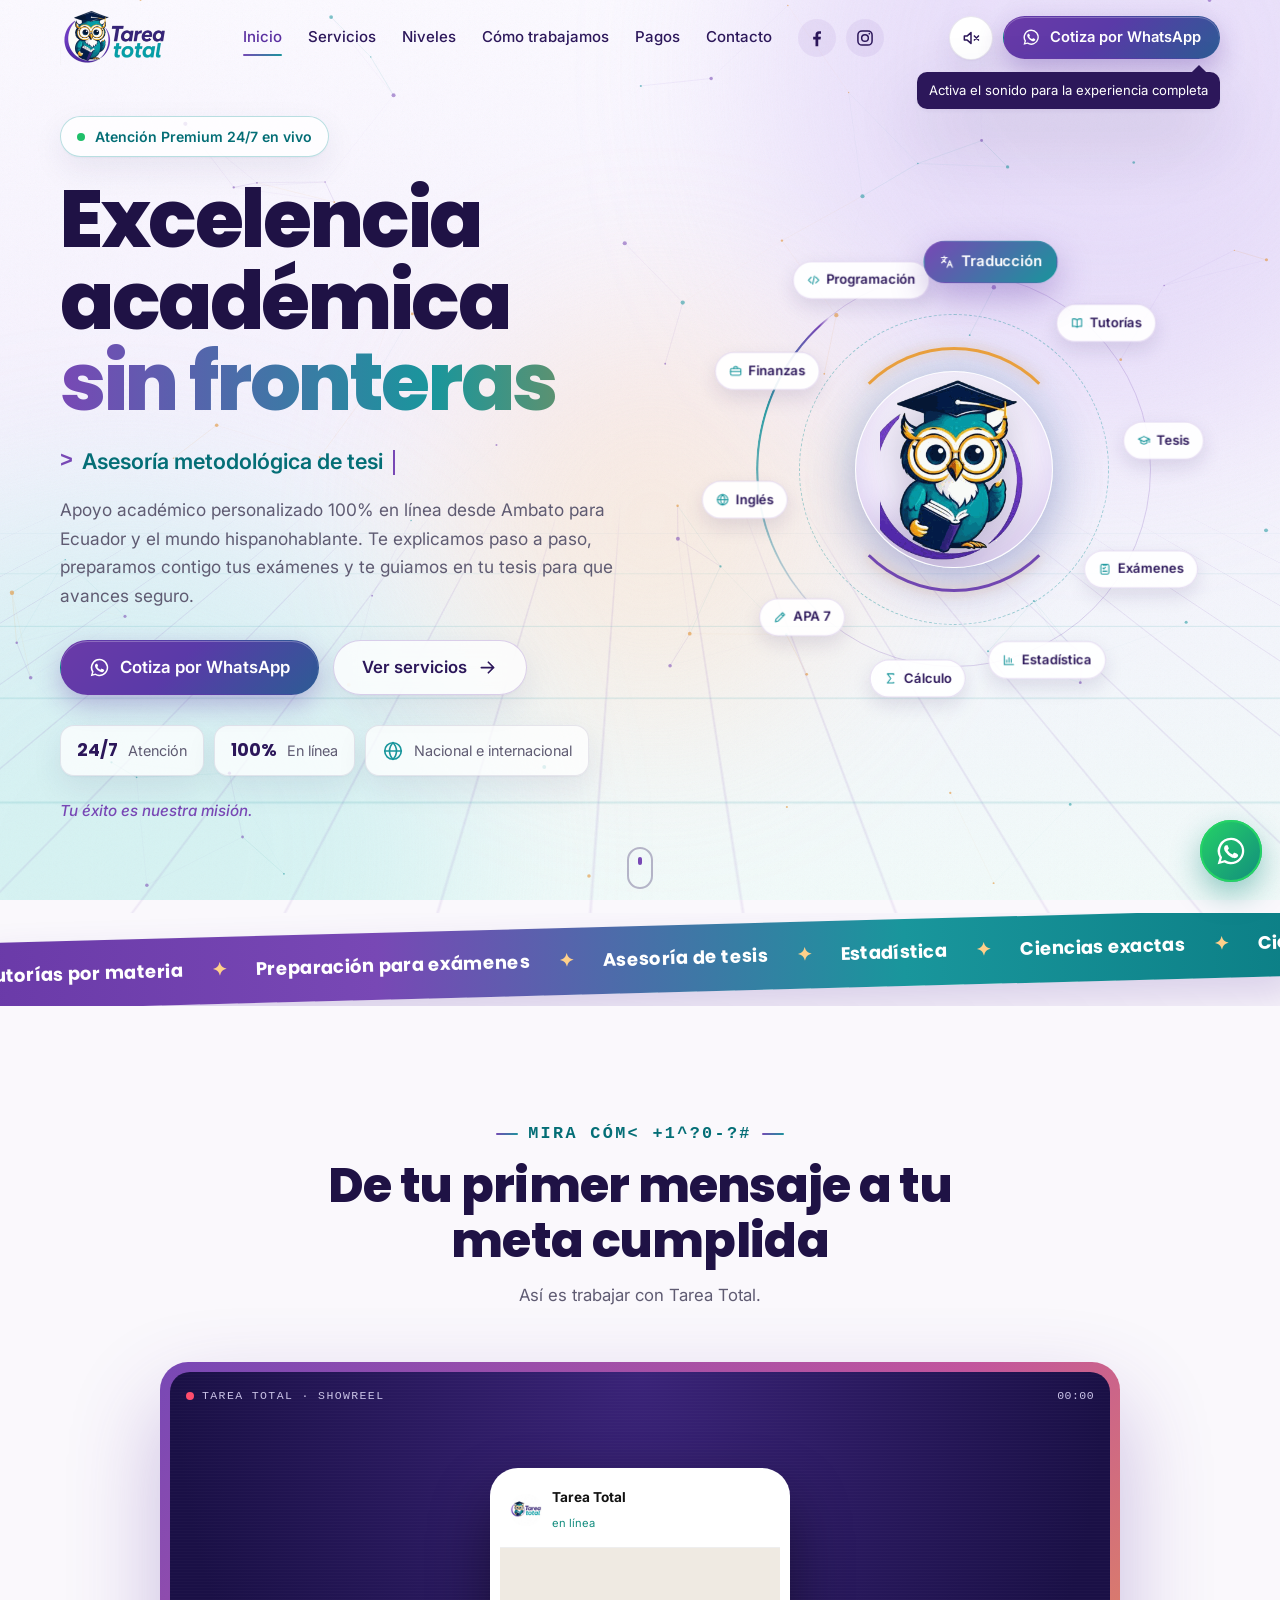
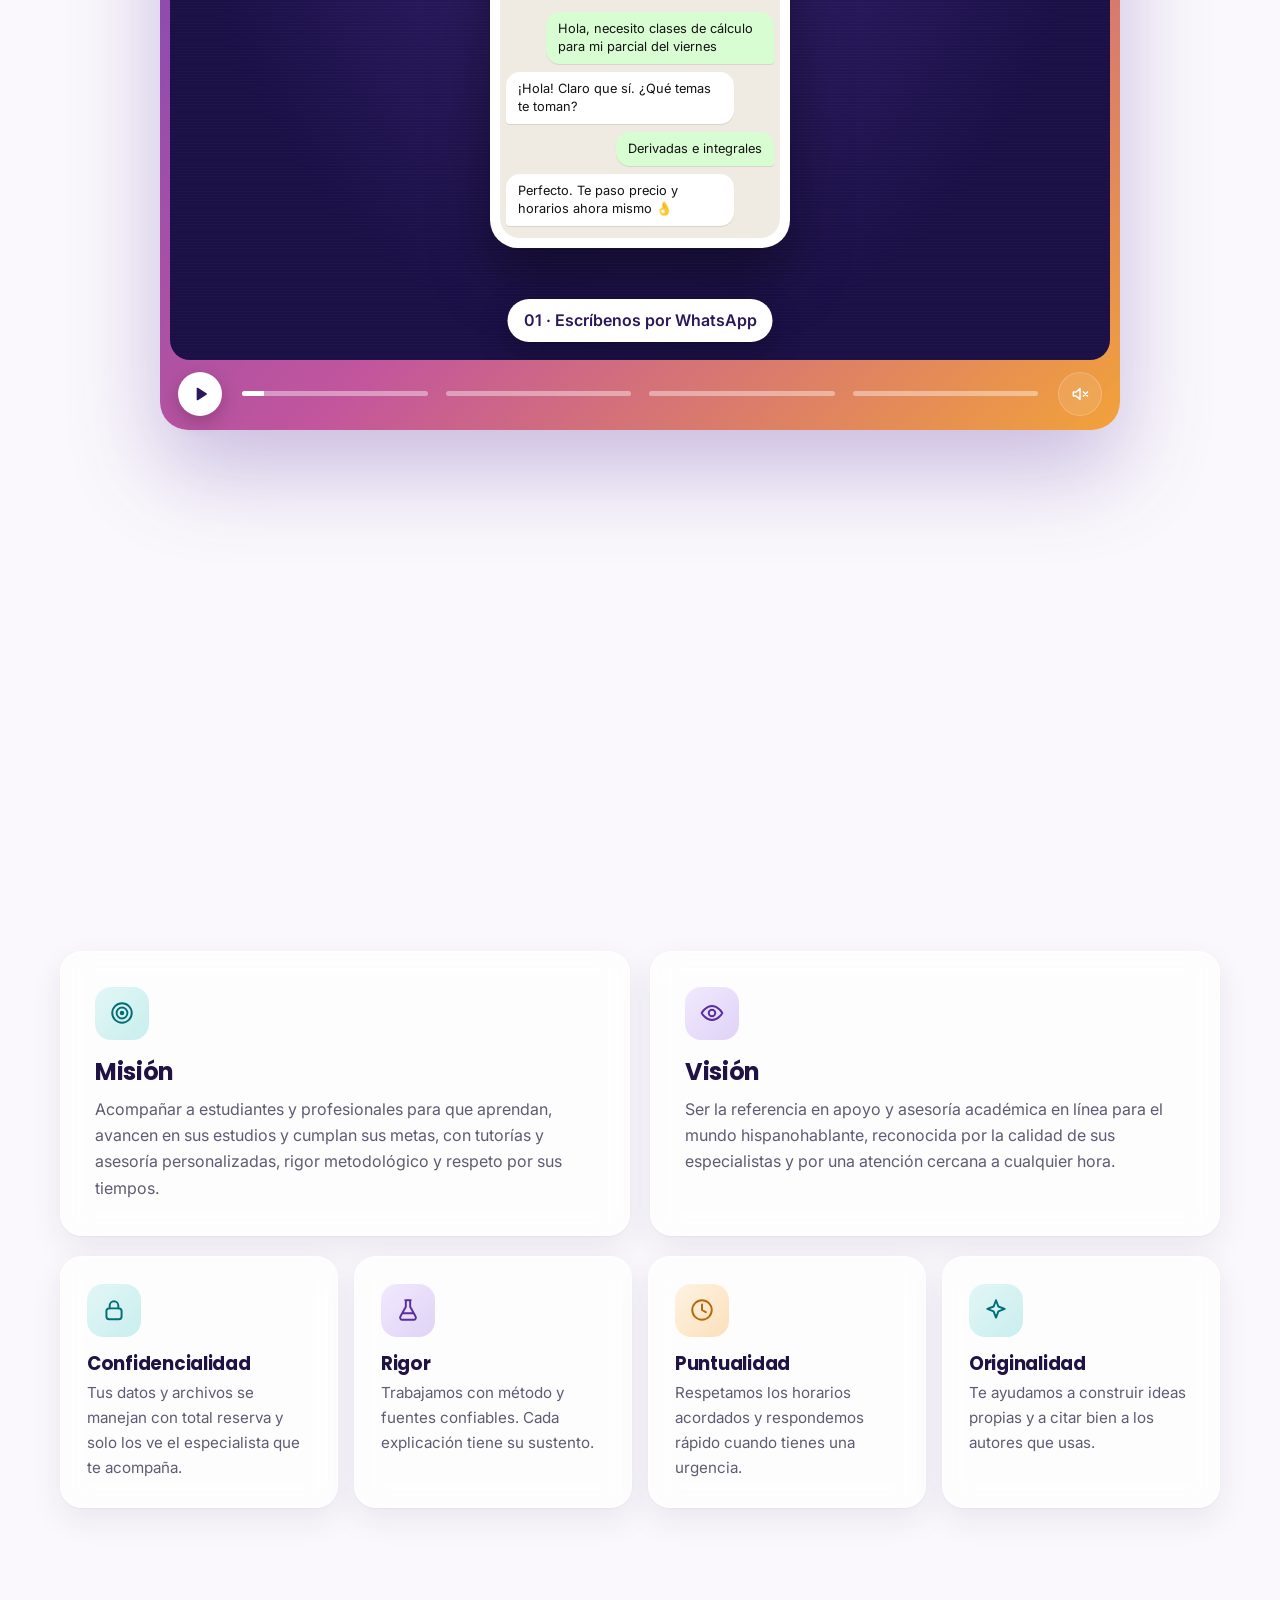
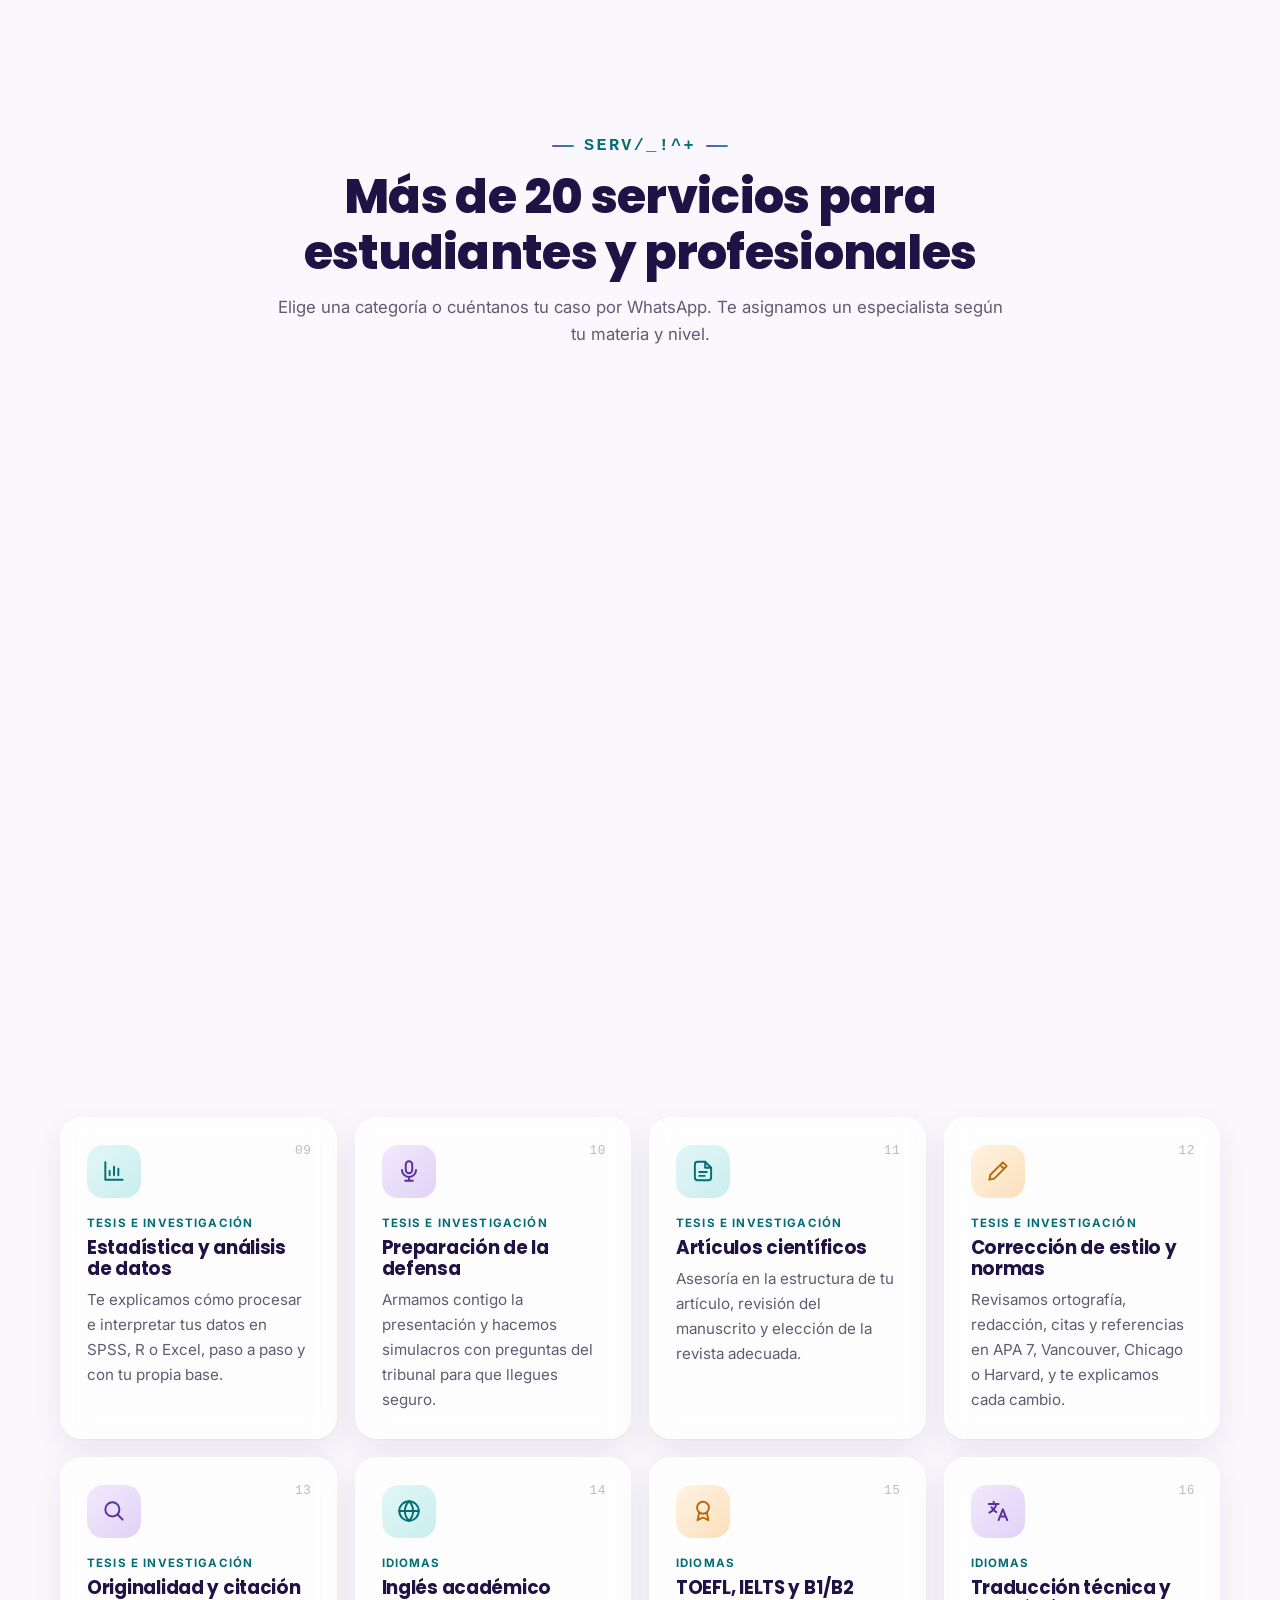
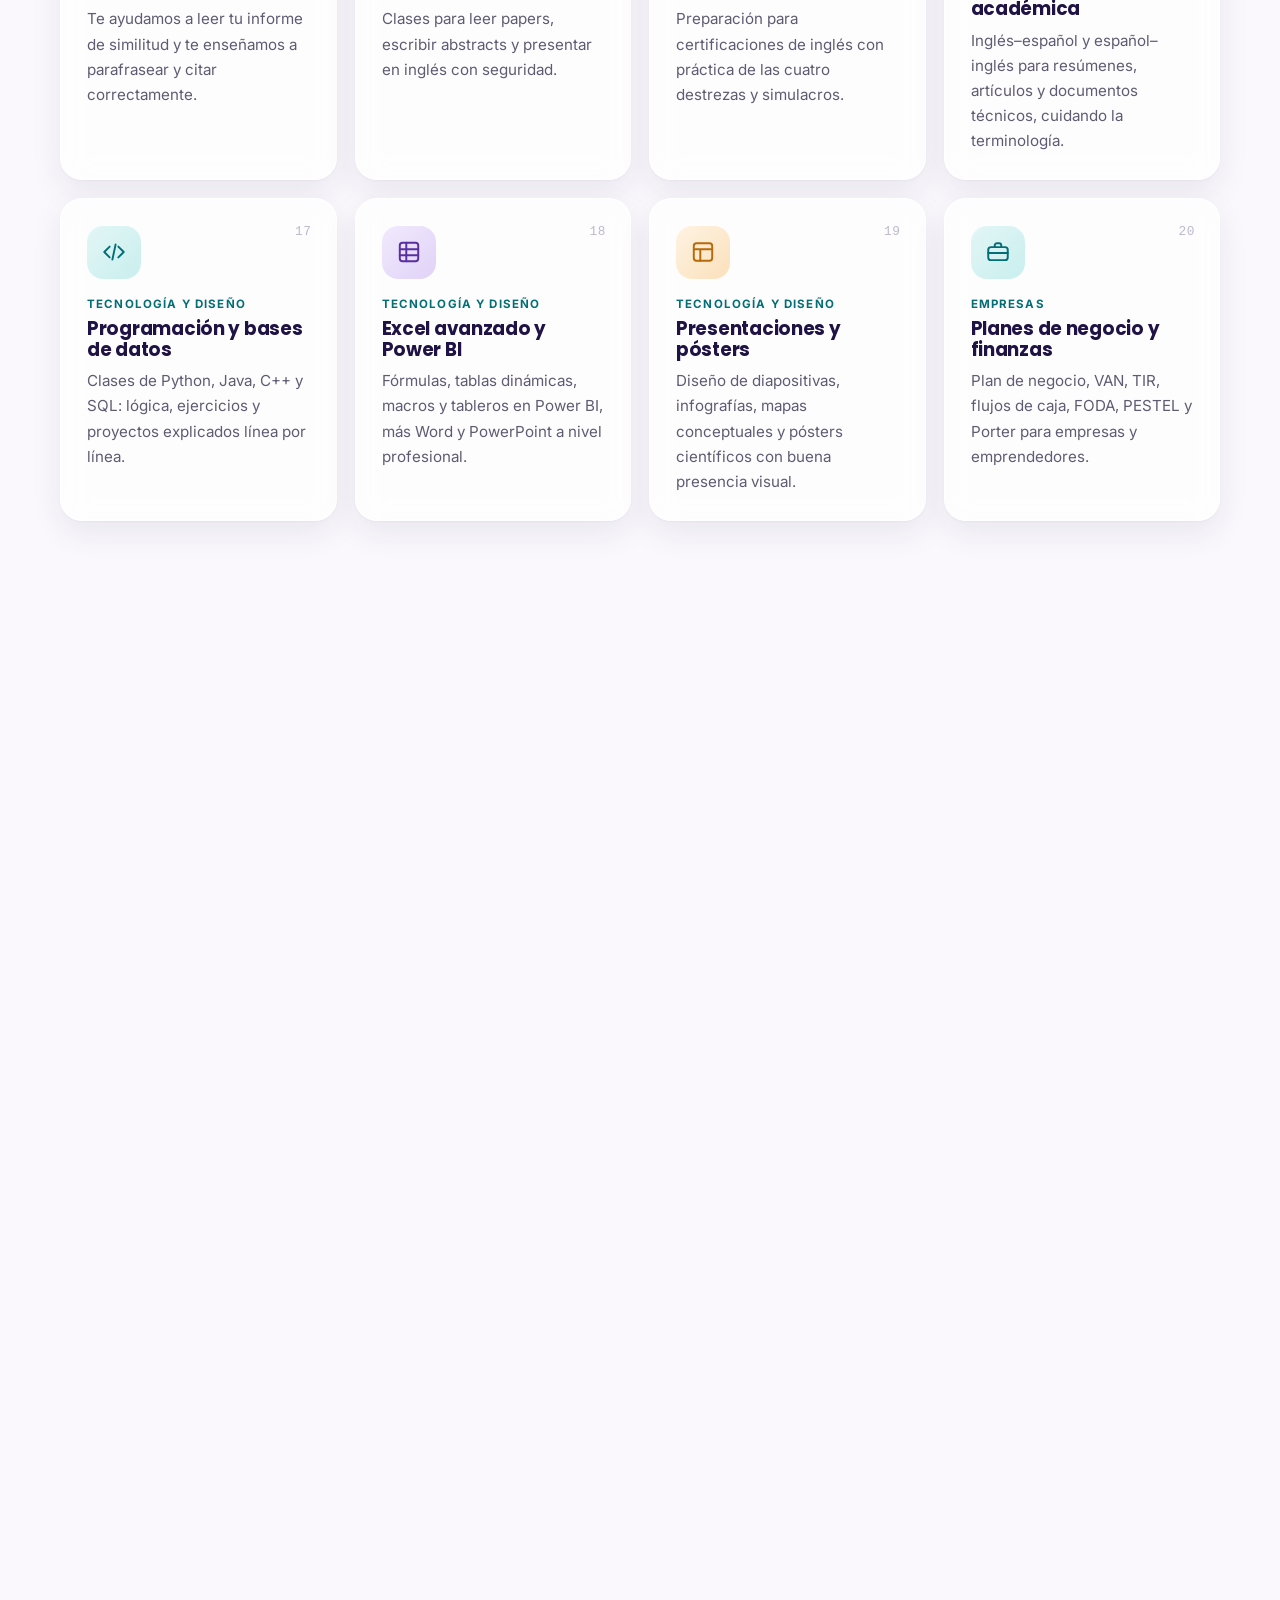
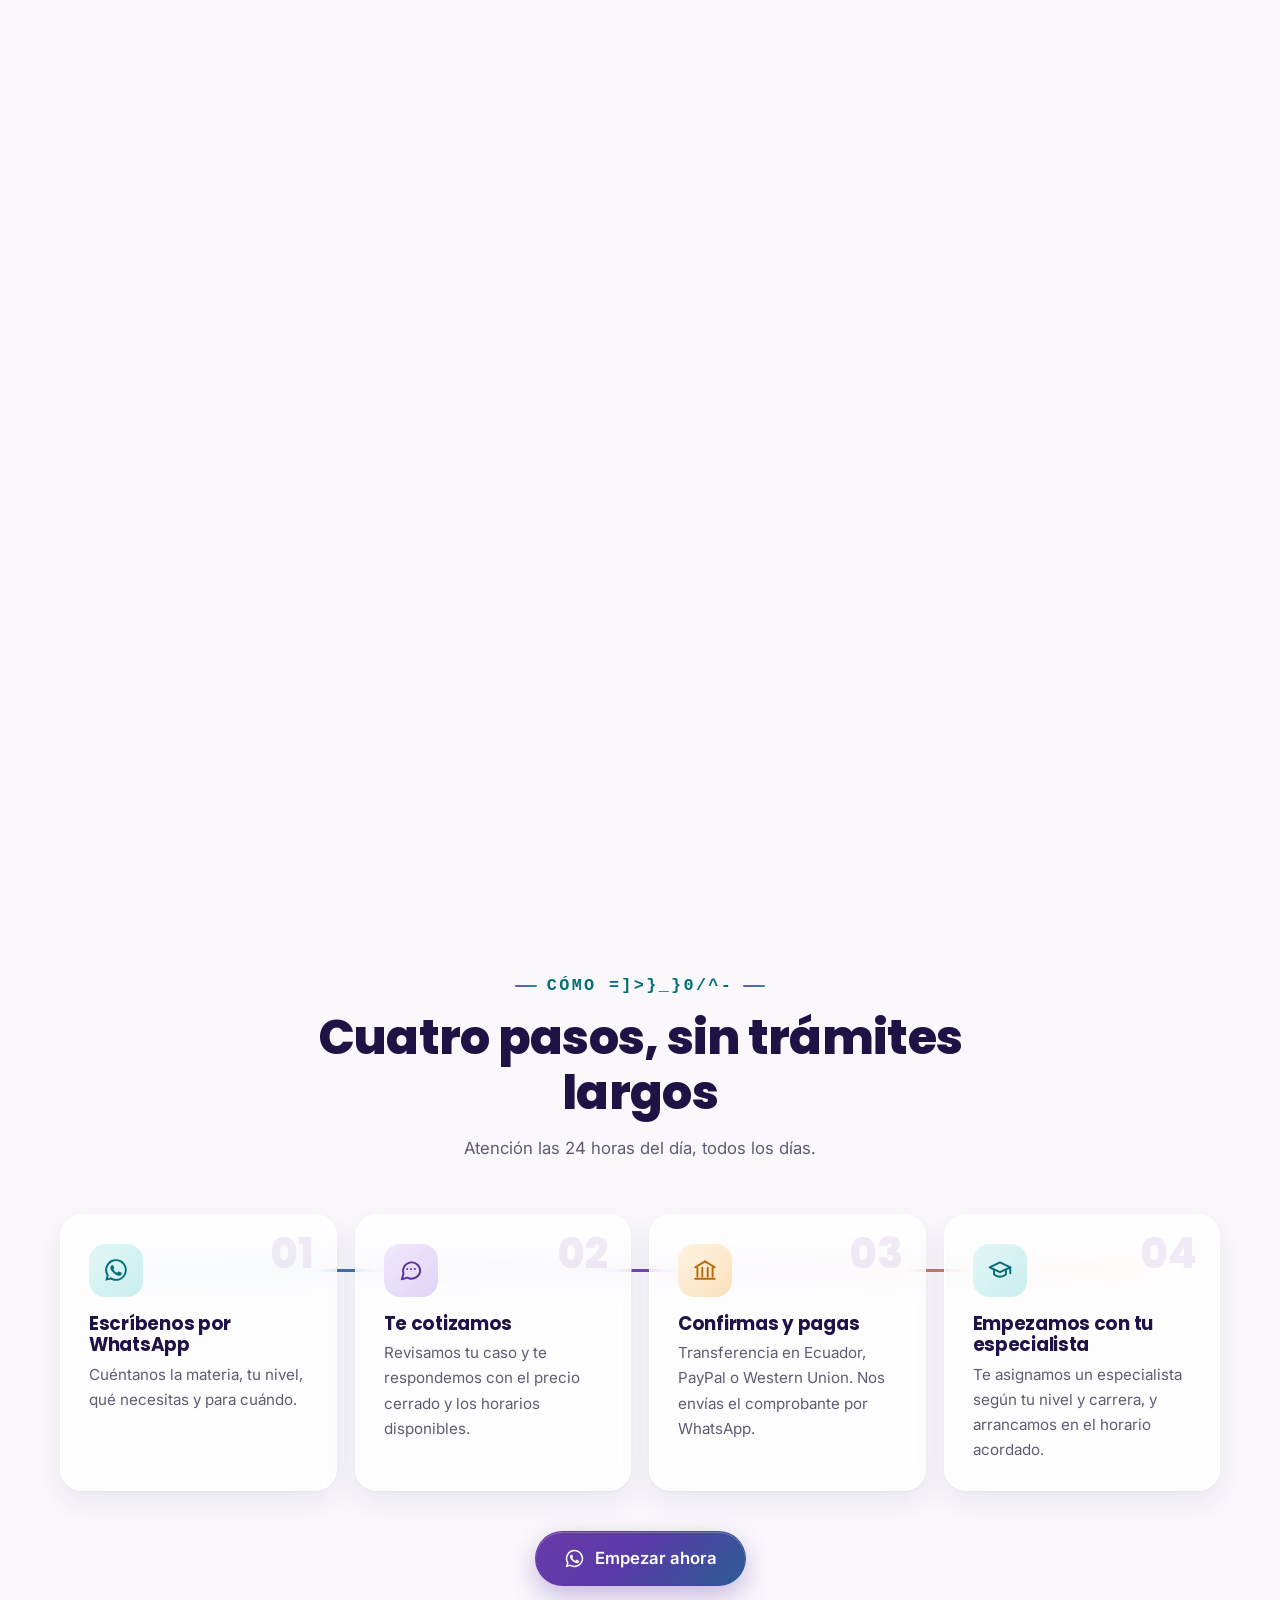
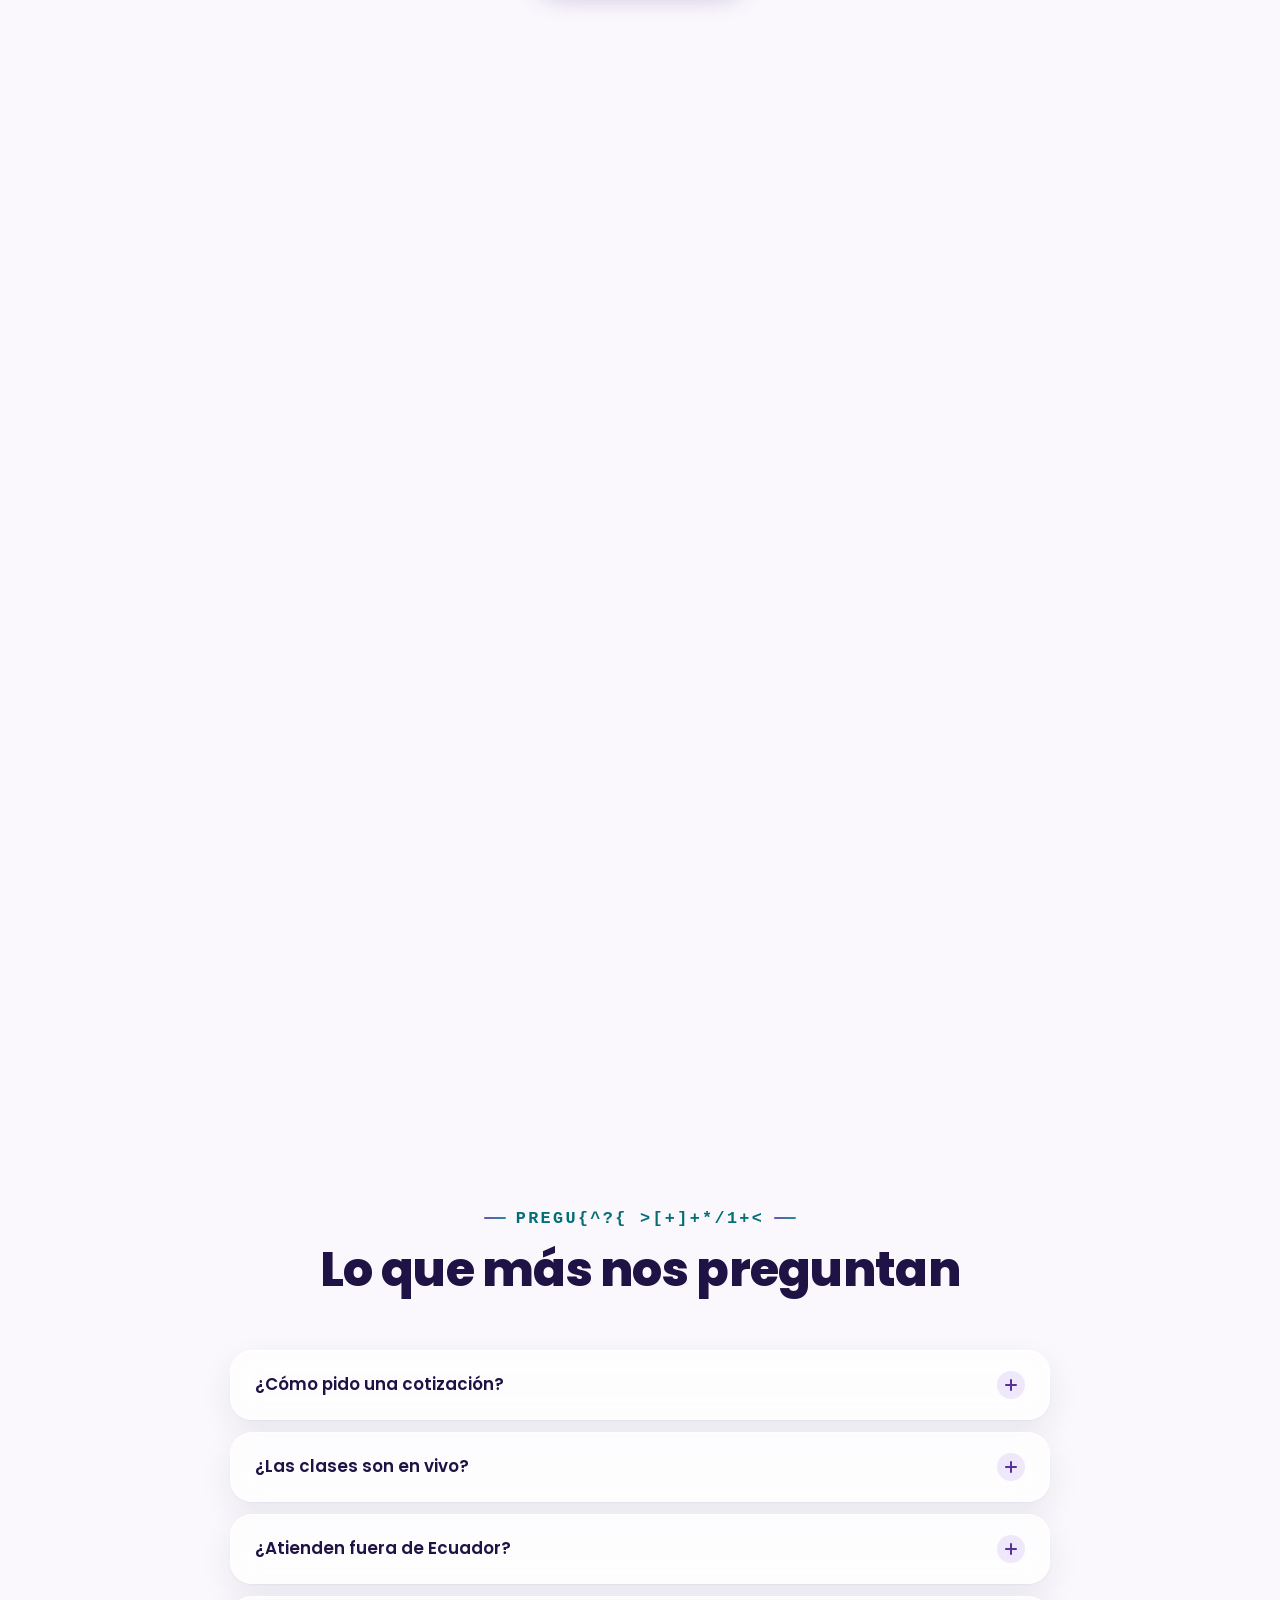
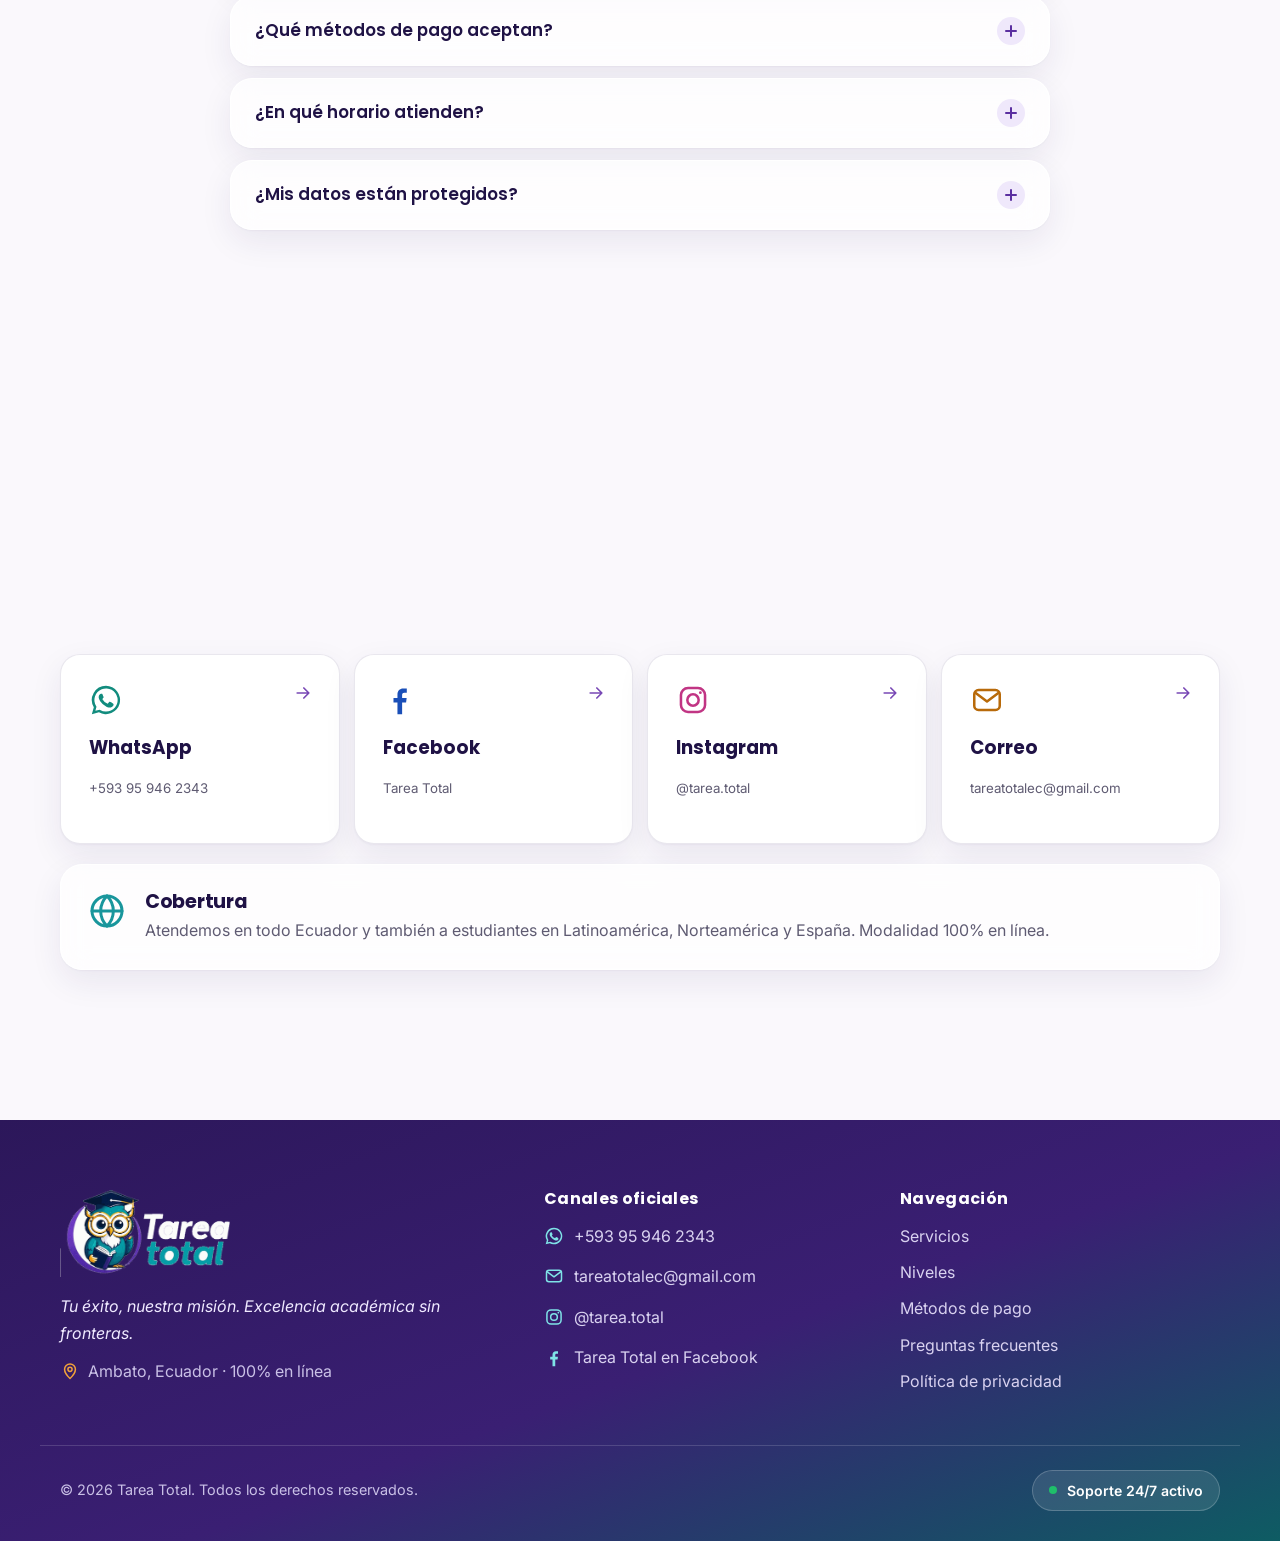
==== index.html @ bf0c9a0c "Light elegant theme, rotating service keywords around orb, 22 services with category filter, FAQ sec" ====
<!DOCTYPE html>
<html lang="es">
<head>
  <meta charset="UTF-8">
  <meta name="viewport" content="width=device-width, initial-scale=1">
  <title>Tarea Total | Tutorías y asesoría académica en línea · Ecuador</title>
  <meta name="description" content="Tutorías personalizadas, preparación para exámenes, asesoría metodológica de tesis, estadística, inglés académico y más. 100% en línea desde Ambato para Ecuador y el mundo. Escríbenos por WhatsApp 24/7.">
  <meta name="theme-color" content="#7848B5">
  <meta property="og:type" content="website">
  <meta property="og:locale" content="es_EC">
  <meta property="og:site_name" content="Tarea Total">
  <meta property="og:title" content="Tarea Total | Excelencia académica sin fronteras">
  <meta property="og:description" content="Tutorías, asesoría de tesis y apoyo académico personalizado 100% en línea. Atención 24/7 por WhatsApp.">
  <meta property="og:url" content="https://tareatotalec.com/">
  <meta property="og:image" content="https://tareatotalec.com/img/fotoperfil.jpg">
  <meta name="twitter:card" content="summary">
  <link rel="canonical" href="https://tareatotalec.com/">
  <link rel="icon" href="img/fotoperfil.jpg">
  <link rel="apple-touch-icon" href="img/fotoperfil.jpg">
  <link rel="preconnect" href="https://fonts.googleapis.com">
  <link rel="preconnect" href="https://fonts.gstatic.com" crossorigin>
  <link href="https://fonts.googleapis.com/css2?family=Inter:wght@400;500;600&family=Poppins:wght@600;700;800&display=swap" rel="stylesheet">
  <link rel="preload" as="image" href="img/buho.png">
  <link rel="stylesheet" href="css/styles.css">
  <script>document.documentElement.classList.add('js');</script>
  <script type="application/ld+json">
  {
    "@context": "https://schema.org",
    "@type": "EducationalOrganization",
    "name": "Tarea Total",
    "slogan": "Excelencia académica sin fronteras",
    "url": "https://tareatotalec.com/",
    "logo": "https://tareatotalec.com/img/logo-tarea-total.png",
    "image": "https://tareatotalec.com/img/fotoperfil.jpg",
    "description": "Tutorías, preparación para exámenes, asesoría metodológica de tesis y apoyo académico personalizado 100% en línea.",
    "telephone": "+593959462343",
    "email": "tareatotalec@gmail.com",
    "address": { "@type": "PostalAddress", "addressLocality": "Ambato", "addressCountry": "EC" },
    "areaServed": ["Ecuador", "Latinoamérica", "Norteamérica", "España"],
    "sameAs": [
      "https://www.facebook.com/profile.php?id=61550800561468",
      "https://www.instagram.com/tarea.total/"
    ]
  }
  </script>
  <script type="application/ld+json">
  {"@context": "https://schema.org", "@type": "FAQPage", "mainEntity": [{"@type": "Question", "name": "¿Cómo pido una cotización?", "acceptedAnswer": {"@type": "Answer", "text": "Escríbenos por WhatsApp con la materia, tu nivel, lo que necesitas y para cuándo. Te respondemos con el precio y los horarios disponibles."}}, {"@type": "Question", "name": "¿Las clases son en vivo?", "acceptedAnswer": {"@type": "Answer", "text": "Sí. Las tutorías y asesorías son en línea y en tiempo real con tu especialista, en el horario que acuerden."}}, {"@type": "Question", "name": "¿Atienden fuera de Ecuador?", "acceptedAnswer": {"@type": "Answer", "text": "Sí. Trabajamos con estudiantes de todo Ecuador, Latinoamérica, Norteamérica y España."}}, {"@type": "Question", "name": "¿Qué métodos de pago aceptan?", "acceptedAnswer": {"@type": "Answer", "text": "Transferencia a Banco Pichincha o Banco Guayaquil desde Ecuador, y PayPal o Western Union desde el exterior."}}, {"@type": "Question", "name": "¿En qué horario atienden?", "acceptedAnswer": {"@type": "Answer", "text": "Respondemos por WhatsApp las 24 horas, todos los días. Las clases se agendan según tu disponibilidad."}}, {"@type": "Question", "name": "¿Mis datos están protegidos?", "acceptedAnswer": {"@type": "Answer", "text": "Sí. Tus datos y archivos se manejan con reserva y solo los ve el especialista que te acompaña."}}]}
  </script>
</head>
<body>

<!-- Íconos -->
<svg xmlns="http://www.w3.org/2000/svg" class="sprite" aria-hidden="true">
  <symbol id="i-whatsapp" viewBox="0 0 24 24"><path fill="currentColor" d="M12 2a10 10 0 0 0-8.6 15.1L2 22l5-1.3A10 10 0 1 0 12 2Zm0 18.2a8.2 8.2 0 0 1-4.2-1.2l-.3-.2-3 .8.8-2.9-.2-.3A8.2 8.2 0 1 1 12 20.2Zm4.5-6.1c-.2-.1-1.5-.7-1.7-.8s-.4-.1-.6.1-.6.8-.8 1-.3.2-.5.1a6.7 6.7 0 0 1-3.3-2.9c-.3-.4.2-.4.7-1.3.1-.2 0-.3 0-.5l-.8-1.8c-.2-.5-.4-.4-.6-.4h-.5a1 1 0 0 0-.7.3 2.9 2.9 0 0 0-.9 2.2 5 5 0 0 0 1.1 2.7 11.5 11.5 0 0 0 4.4 3.9c1.6.7 2.3.7 3.1.6a2.6 2.6 0 0 0 1.7-1.2 2.1 2.1 0 0 0 .2-1.2c-.1-.2-.3-.2-.5-.4Z"/></symbol>
  <symbol id="i-facebook" viewBox="0 0 24 24"><path fill="currentColor" d="M13.5 22v-8.2h2.8l.4-3.3h-3.2V8.4c0-.9.3-1.6 1.6-1.6h1.7V3.9a22 22 0 0 0-2.5-.1c-2.5 0-4.1 1.5-4.1 4.3v2.4H7.4v3.3h2.8V22h3.3Z"/></symbol>
  <symbol id="i-instagram" viewBox="0 0 24 24" fill="none" stroke="currentColor" stroke-width="1.8"><rect x="3.5" y="3.5" width="17" height="17" rx="5"/><circle cx="12" cy="12" r="4"/><circle cx="17.2" cy="6.8" r="1" fill="currentColor" stroke="none"/></symbol>
  <symbol id="i-mail" viewBox="0 0 24 24" fill="none" stroke="currentColor" stroke-width="1.8" stroke-linecap="round" stroke-linejoin="round"><rect x="3" y="5" width="18" height="14" rx="3"/><path d="m4 7 8 6 8-6"/></symbol>
  <symbol id="i-check" viewBox="0 0 24 24" fill="none" stroke="currentColor" stroke-width="2.4" stroke-linecap="round" stroke-linejoin="round"><path d="m5 12.5 4.5 4.5L19 7.5"/></symbol>
  <symbol id="i-lock" viewBox="0 0 24 24" fill="none" stroke="currentColor" stroke-width="1.8" stroke-linecap="round" stroke-linejoin="round"><rect x="5" y="10.5" width="14" height="10" rx="2.5"/><path d="M8 10.5V8a4 4 0 0 1 8 0v2.5"/></symbol>
  <symbol id="i-flask" viewBox="0 0 24 24" fill="none" stroke="currentColor" stroke-width="1.8" stroke-linecap="round" stroke-linejoin="round"><path d="M9.5 3h5M10 3v6l-5 9a2 2 0 0 0 1.8 3h10.4a2 2 0 0 0 1.8-3l-5-9V3M7.5 15h9"/></symbol>
  <symbol id="i-clock" viewBox="0 0 24 24" fill="none" stroke="currentColor" stroke-width="1.8" stroke-linecap="round" stroke-linejoin="round"><circle cx="12" cy="12" r="9"/><path d="M12 7v5l3.5 2"/></symbol>
  <symbol id="i-spark" viewBox="0 0 24 24" fill="none" stroke="currentColor" stroke-width="1.8" stroke-linecap="round" stroke-linejoin="round"><path d="M12 3l2.2 5.8L20 11l-5.8 2.2L12 19l-2.2-5.8L4 11l5.8-2.2L12 3Z"/></symbol>
  <symbol id="i-target" viewBox="0 0 24 24" fill="none" stroke="currentColor" stroke-width="1.8" stroke-linecap="round"><circle cx="12" cy="12" r="9"/><circle cx="12" cy="12" r="5"/><circle cx="12" cy="12" r="1.2" fill="currentColor"/></symbol>
  <symbol id="i-eye" viewBox="0 0 24 24" fill="none" stroke="currentColor" stroke-width="1.8" stroke-linecap="round" stroke-linejoin="round"><path d="M2.5 12S6 5.5 12 5.5 21.5 12 21.5 12 18 18.5 12 18.5 2.5 12 2.5 12Z"/><circle cx="12" cy="12" r="3"/></symbol>
  <symbol id="i-book" viewBox="0 0 24 24" fill="none" stroke="currentColor" stroke-width="1.8" stroke-linecap="round" stroke-linejoin="round"><path d="M12 6.5C10 5 7 4.5 4 5v13c3-.5 6 0 8 1.5 2-1.5 5-2 8-1.5V5c-3-.5-6 0-8 1.5ZM12 6.5v13"/></symbol>
  <symbol id="i-cap" viewBox="0 0 24 24" fill="none" stroke="currentColor" stroke-width="1.8" stroke-linecap="round" stroke-linejoin="round"><path d="m2.5 9.5 9.5-4.5 9.5 4.5-9.5 4.5-9.5-4.5Z"/><path d="M6.5 11.5v4.5c1.5 1.5 3.5 2.2 5.5 2.2s4-.7 5.5-2.2v-4.5M21.5 9.5V15"/></symbol>
  <symbol id="i-pen" viewBox="0 0 24 24" fill="none" stroke="currentColor" stroke-width="1.8" stroke-linecap="round" stroke-linejoin="round"><path d="m4 20 1-4.5L16.5 4l3.5 3.5L8.5 19 4 20ZM14 6.5l3.5 3.5"/></symbol>
  <symbol id="i-chart" viewBox="0 0 24 24" fill="none" stroke="currentColor" stroke-width="1.8" stroke-linecap="round" stroke-linejoin="round"><path d="M4 4v16h16M8 16v-4M12 16V8M16 16v-6"/></symbol>
  <symbol id="i-brief" viewBox="0 0 24 24" fill="none" stroke="currentColor" stroke-width="1.8" stroke-linecap="round" stroke-linejoin="round"><rect x="3" y="7.5" width="18" height="12" rx="2.5"/><path d="M9 7.5V6a2 2 0 0 1 2-2h2a2 2 0 0 1 2 2v1.5M3 13h18"/></symbol>
  <symbol id="i-layout" viewBox="0 0 24 24" fill="none" stroke="currentColor" stroke-width="1.8" stroke-linecap="round" stroke-linejoin="round"><rect x="3.5" y="4" width="17" height="16" rx="2.5"/><path d="M3.5 9.5h17M9.5 9.5V20"/></symbol>
  <symbol id="i-globe" viewBox="0 0 24 24" fill="none" stroke="currentColor" stroke-width="1.8" stroke-linecap="round"><circle cx="12" cy="12" r="9"/><path d="M3 12h18M12 3c2.5 2.5 3.8 5.5 3.8 9s-1.3 6.5-3.8 9c-2.5-2.5-3.8-5.5-3.8-9S9.5 5.5 12 3Z"/></symbol>
  <symbol id="i-copy" viewBox="0 0 24 24" fill="none" stroke="currentColor" stroke-width="1.8" stroke-linecap="round" stroke-linejoin="round"><rect x="8.5" y="8.5" width="12" height="12" rx="2.5"/><path d="M15.5 8.5V6A2.5 2.5 0 0 0 13 3.5H6A2.5 2.5 0 0 0 3.5 6v7A2.5 2.5 0 0 0 6 15.5h2.5"/></symbol>
  <symbol id="i-bank" viewBox="0 0 24 24" fill="none" stroke="currentColor" stroke-width="1.8" stroke-linecap="round" stroke-linejoin="round"><path d="M3 9.5 12 4l9 5.5M5 10v8M9.5 10v8M14.5 10v8M19 10v8M3 20h18"/></symbol>
  <symbol id="i-arrow" viewBox="0 0 24 24" fill="none" stroke="currentColor" stroke-width="2" stroke-linecap="round" stroke-linejoin="round"><path d="M5 12h14M13 6l6 6-6 6"/></symbol>
  <symbol id="i-close" viewBox="0 0 24 24" fill="none" stroke="currentColor" stroke-width="2" stroke-linecap="round"><path d="M6 6l12 12M18 6 6 18"/></symbol>
  <symbol id="i-exam" viewBox="0 0 24 24" fill="none" stroke="currentColor" stroke-width="1.8" stroke-linecap="round" stroke-linejoin="round"><rect x="5" y="3.5" width="14" height="17" rx="2.5"/><path d="M9 3.5V5h6V3.5M8.5 10l1.5 1.5 3-3M8.5 15.5h7"/></symbol>
  <symbol id="i-sigma" viewBox="0 0 24 24" fill="none" stroke="currentColor" stroke-width="1.8" stroke-linecap="round" stroke-linejoin="round"><path d="M17.5 5.5V4h-11l6 8-6 8h11v-1.5"/></symbol>
  <symbol id="i-translate" viewBox="0 0 24 24" fill="none" stroke="currentColor" stroke-width="1.8" stroke-linecap="round" stroke-linejoin="round"><path d="M3.5 5.5h9M8 3.5v2M10.5 5.5c-.8 3.5-3 6.2-6.5 8M6 8.5c1 2 2.6 3.6 4.5 4.5M12.5 20.5l4-10 4 10M14 17h5"/></symbol>
  <symbol id="i-chat" viewBox="0 0 24 24" fill="none" stroke="currentColor" stroke-width="1.8" stroke-linecap="round" stroke-linejoin="round"><path d="M20.5 12a8 8 0 0 1-11.8 7L3.5 20.5 5 15.6A8 8 0 1 1 20.5 12Z"/><path d="M8.5 11h.01M12 11h.01M15.5 11h.01"/></symbol>
  <symbol id="i-sound" viewBox="0 0 24 24" fill="none" stroke="currentColor" stroke-width="1.8" stroke-linecap="round" stroke-linejoin="round"><path d="M4 9.5h3.5L12 5.5v13l-4.5-4H4z"/><path class="w1" d="M15.5 9a4 4 0 0 1 0 6"/><path class="w2" d="M18 6.5a7.5 7.5 0 0 1 0 11"/></symbol>
  <symbol id="i-mute" viewBox="0 0 24 24" fill="none" stroke="currentColor" stroke-width="1.8" stroke-linecap="round" stroke-linejoin="round"><path d="M4 9.5h3.5L12 5.5v13l-4.5-4H4z"/><path d="m16 9.5 5 5M21 9.5l-5 5"/></symbol>
  <symbol id="i-play" viewBox="0 0 24 24"><path fill="currentColor" d="M8 5.5v13a1 1 0 0 0 1.5.9l10.2-6.5a1 1 0 0 0 0-1.8L9.5 4.6A1 1 0 0 0 8 5.5Z"/></symbol>
  <symbol id="i-pause" viewBox="0 0 24 24"><path fill="currentColor" d="M7 5h3.5v14H7zM13.5 5H17v14h-3.5z"/></symbol>
  <symbol id="i-pin" viewBox="0 0 24 24" fill="none" stroke="currentColor" stroke-width="1.8" stroke-linecap="round" stroke-linejoin="round"><path d="M12 21s-6.5-5.8-6.5-11a6.5 6.5 0 0 1 13 0c0 5.2-6.5 11-6.5 11Z"/><circle cx="12" cy="10" r="2.5"/></symbol>
  <symbol id="i-code" viewBox="0 0 24 24" fill="none" stroke="currentColor" stroke-width="1.8" stroke-linecap="round" stroke-linejoin="round"><path d="m8 7-5 5 5 5M16 7l5 5-5 5M13.5 5l-3 14"/></symbol>
  <symbol id="i-heart" viewBox="0 0 24 24" fill="none" stroke="currentColor" stroke-width="1.8" stroke-linecap="round" stroke-linejoin="round"><path d="M12 20s-7.5-4.6-7.5-10A4.5 4.5 0 0 1 12 7a4.5 4.5 0 0 1 7.5 3c0 5.4-7.5 10-7.5 10Z"/><path d="M7.5 12.5h2.5l1.5-2.5 2 4 1.5-1.5h1.5"/></symbol>
  <symbol id="i-coins" viewBox="0 0 24 24" fill="none" stroke="currentColor" stroke-width="1.8" stroke-linecap="round" stroke-linejoin="round"><ellipse cx="9" cy="7" rx="5.5" ry="2.5"/><path d="M3.5 7v4c0 1.4 2.5 2.5 5.5 2.5s5.5-1.1 5.5-2.5V7M3.5 11v4c0 1.4 2.5 2.5 5.5 2.5M15 12.5c3 0 5.5 1.1 5.5 2.5v3c0 1.4-2.5 2.5-5.5 2.5s-5.5-1.1-5.5-2.5v-3c0-1.4 2.5-2.5 5.5-2.5Z"/></symbol>
  <symbol id="i-mic" viewBox="0 0 24 24" fill="none" stroke="currentColor" stroke-width="1.8" stroke-linecap="round" stroke-linejoin="round"><rect x="9" y="3" width="6" height="11" rx="3"/><path d="M5.5 11a6.5 6.5 0 0 0 13 0M12 17.5V21M8.5 21h7"/></symbol>
  <symbol id="i-doc" viewBox="0 0 24 24" fill="none" stroke="currentColor" stroke-width="1.8" stroke-linecap="round" stroke-linejoin="round"><path d="M14 3.5H7A2.5 2.5 0 0 0 4.5 6v12A2.5 2.5 0 0 0 7 20.5h10a2.5 2.5 0 0 0 2.5-2.5V9L14 3.5Z"/><path d="M14 3.5V9h5.5M8.5 13h7M8.5 16.5h5"/></symbol>
  <symbol id="i-search" viewBox="0 0 24 24" fill="none" stroke="currentColor" stroke-width="1.8" stroke-linecap="round" stroke-linejoin="round"><circle cx="10.5" cy="10.5" r="6.5"/><path d="m20 20-4.8-4.8"/></symbol>
  <symbol id="i-award" viewBox="0 0 24 24" fill="none" stroke="currentColor" stroke-width="1.8" stroke-linecap="round" stroke-linejoin="round"><circle cx="12" cy="9" r="5.5"/><path d="m8.5 13.3-1.5 7.2 5-2.5 5 2.5-1.5-7.2"/></symbol>
  <symbol id="i-grid" viewBox="0 0 24 24" fill="none" stroke="currentColor" stroke-width="1.8" stroke-linecap="round" stroke-linejoin="round"><rect x="3.5" y="3.5" width="17" height="17" rx="2.5"/><path d="M3.5 9.5h17M3.5 15h17M9.5 3.5v17"/></symbol>
  <symbol id="i-calendar" viewBox="0 0 24 24" fill="none" stroke="currentColor" stroke-width="1.8" stroke-linecap="round" stroke-linejoin="round"><rect x="3.5" y="5" width="17" height="15.5" rx="2.5"/><path d="M3.5 10h17M8 3v4M16 3v4M8 14h3M8 17h6"/></symbol>
  <symbol id="i-users" viewBox="0 0 24 24" fill="none" stroke="currentColor" stroke-width="1.8" stroke-linecap="round" stroke-linejoin="round"><circle cx="9" cy="8" r="3.5"/><path d="M2.5 20a6.5 6.5 0 0 1 13 0M16 4.8a3.5 3.5 0 0 1 0 6.4M18.5 14.5a6.5 6.5 0 0 1 3 5.5"/></symbol>
</svg>

<!-- Fondo animado -->
<div class="fx" aria-hidden="true">
  <div class="fx__aurora fx__aurora--a"></div>
  <div class="fx__aurora fx__aurora--b"></div>
  <div class="fx__aurora fx__aurora--c"></div>
  <canvas id="fxCanvas"></canvas>
  <div class="fx__noise"></div>
</div>
<div class="cursor-glow" id="cursorGlow" aria-hidden="true"></div>

<!-- Intro -->
<div class="intro" id="intro" aria-hidden="true">
  <div class="intro__ring"></div>
  <img src="img/buho.png" alt="" width="250" height="303">
  <p class="intro__text"><span>Tarea Total</span></p>
  <div class="intro__bar"><i></i></div>
</div>

<a class="skip" href="#contenido">Saltar al contenido</a>

<header class="nav" id="nav">
  <div class="container nav__inner">
    <a href="#inicio" class="nav__logo" aria-label="Tarea Total, ir al inicio">
      <img src="img/logo.png" alt="Tarea Total" width="420" height="215">
    </a>

    <nav class="nav__menu" id="navMenu" aria-label="Principal">
      <ul>
        <li><a href="#inicio">Inicio</a></li>
        <li><a href="#servicios">Servicios</a></li>
        <li><a href="#niveles">Niveles</a></li>
        <li><a href="#como-trabajamos">Cómo trabajamos</a></li>
        <li><a href="#pagos">Pagos</a></li>
        <li><a href="#contacto">Contacto</a></li>
      </ul>
      <div class="nav__actions">
        <a class="icon-btn" href="https://www.facebook.com/profile.php?id=61550800561468" target="_blank" rel="noopener" aria-label="Facebook de Tarea Total"><svg><use href="#i-facebook"/></svg></a>
        <a class="icon-btn" href="https://www.instagram.com/tarea.total/" target="_blank" rel="noopener" aria-label="Instagram de Tarea Total"><svg><use href="#i-instagram"/></svg></a>
      </div>
    </nav>

    <div class="nav__right">
      <button type="button" class="sound-btn" id="soundBtn" aria-pressed="false" aria-label="Activar sonido">
        <svg class="sound-btn__on"><use href="#i-sound"/></svg>
        <svg class="sound-btn__off"><use href="#i-mute"/></svg>
        <span class="sound-btn__eq" aria-hidden="true"><i></i><i></i><i></i><i></i></span>
      </button>
      <a class="btn btn--primary btn--sm nav__wa" href="https://wa.me/message/CJ7JGCPVLRFPI1" target="_blank" rel="noopener" data-loc="nav"><svg><use href="#i-whatsapp"/></svg><span>Cotiza por WhatsApp</span></a>
      <button class="nav__toggle" id="navToggle" aria-expanded="false" aria-controls="navMenu" aria-label="Abrir menú">
        <span></span><span></span><span></span>
      </button>
    </div>
  </div>
</header>

<main id="contenido">

  <!-- Hero -->
  <section class="hero" id="inicio">
    <div class="hero__grid-floor" aria-hidden="true"></div>
    <div class="container hero__inner">
      <div class="hero__text">
        <p class="badge"><span class="badge__dot"></span>Atención Premium 24/7 en vivo</p>
        <h1 class="hero__title">Excelencia académica <span class="grad-text">sin fronteras</span></h1>
        <p class="hero__rotator" aria-live="off">
          <span class="mono">&gt;</span> <span id="rotator">Tutorías personalizadas</span><span class="caret" aria-hidden="true"></span>
        </p>
        <p class="hero__lead">Apoyo académico personalizado 100% en línea desde Ambato para Ecuador y el mundo hispanohablante. Te explicamos paso a paso, preparamos contigo tus exámenes y te guiamos en tu tesis para que avances seguro.</p>
        <div class="hero__cta">
          <a class="btn btn--primary btn--lg" href="https://wa.me/message/CJ7JGCPVLRFPI1" target="_blank" rel="noopener" data-loc="hero"><svg><use href="#i-whatsapp"/></svg>Cotiza por WhatsApp</a>
          <a class="btn btn--glass btn--lg" href="#servicios">Ver servicios<svg><use href="#i-arrow"/></svg></a>
        </div>
        <ul class="hero__facts">
          <li><strong>24/7</strong><span>Atención</span></li>
          <li><strong>100%</strong><span>En línea</span></li>
          <li><strong><svg><use href="#i-globe"/></svg></strong><span>Nacional e internacional</span></li>
        </ul>
        <p class="hero__slogan">Tu éxito es nuestra misión.</p>
      </div>

      <div class="hero__visual" id="heroVisual" aria-hidden="true">
        <div class="orb">
          <div class="orb__ring orb__ring--1"></div>
          <div class="orb__ring orb__ring--2"></div>
          <div class="orb__ring orb__ring--3"></div>
          <div class="orb__glow"></div>
          <div class="orb__core">
            <img src="img/buho.png" alt="" width="250" height="303">
            <div class="orb__scan"></div>
          </div>
          <ul class="orb__words" id="orbWords">
            <li><span><svg><use href="#i-book"/></svg>Tutorías</span></li>
            <li><span><svg><use href="#i-cap"/></svg>Tesis</span></li>
            <li><span><svg><use href="#i-exam"/></svg>Exámenes</span></li>
            <li><span><svg><use href="#i-chart"/></svg>Estadística</span></li>
            <li><span><svg><use href="#i-sigma"/></svg>Cálculo</span></li>
            <li><span><svg><use href="#i-pen"/></svg>APA 7</span></li>
            <li><span><svg><use href="#i-globe"/></svg>Inglés</span></li>
            <li><span><svg><use href="#i-brief"/></svg>Finanzas</span></li>
            <li><span><svg><use href="#i-code"/></svg>Programación</span></li>
            <li><span><svg><use href="#i-translate"/></svg>Traducción</span></li>
          </ul>
        </div>
      </div>
    </div>
    <a class="hero__scroll" href="#showreel" aria-label="Bajar a la siguiente sección"><span></span></a>
  </section>

  <!-- Marquesina -->
  <div class="marquee-wrap" aria-hidden="true"><div class="marquee">
    <div class="marquee__track">
      <span>Tutorías por materia</span><i>✦</i><span>Preparación para exámenes</span><i>✦</i><span>Asesoría de tesis</span><i>✦</i><span>Estadística</span><i>✦</i><span>Ciencias exactas</span><i>✦</i><span>Ciencias de la salud</span><i>✦</i><span>Normas APA 7</span><i>✦</i><span>Inglés y TOEFL</span><i>✦</i><span>Programación</span><i>✦</i><span>Excel y Power BI</span><i>✦</i><span>Traducción</span><i>✦</i><span>Planes de negocio</span><i>✦</i>
      <span>Tutorías por materia</span><i>✦</i><span>Preparación para exámenes</span><i>✦</i><span>Asesoría de tesis</span><i>✦</i><span>Estadística</span><i>✦</i><span>Ciencias exactas</span><i>✦</i><span>Ciencias de la salud</span><i>✦</i><span>Normas APA 7</span><i>✦</i><span>Inglés y TOEFL</span><i>✦</i><span>Programación</span><i>✦</i><span>Excel y Power BI</span><i>✦</i><span>Traducción</span><i>✦</i><span>Planes de negocio</span><i>✦</i>
    </div>
  </div></div>

  <!-- Showreel -->
  <section class="section" id="showreel">
    <div class="container">
      <header class="section__head reveal">
        <p class="eyebrow" data-scramble>Mira cómo funciona</p>
        <h2>De tu primer mensaje a tu meta cumplida</h2>
        <p>Así es trabajar con Tarea Total.</p>
      </header>

      <div class="reel reveal" id="reel" role="region" aria-label="Video animado: cómo trabajamos" aria-roledescription="presentación animada">
        <div class="reel__screen">
          <div class="reel__top">
            <span class="reel__live"><i></i>TAREA TOTAL · SHOWREEL</span>
            <span class="reel__time mono" id="reelTime">00:00</span>
          </div>

          <!-- Escena 1 -->
          <div class="scene scene--chat is-active" data-scene="0">
            <div class="phone">
              <div class="phone__head"><img src="img/fotoperfil.jpg" alt="" width="32" height="32"><div><strong>Tarea Total</strong><small>en línea</small></div></div>
              <div class="phone__body">
                <p class="bubble bubble--me">Hola, necesito clases de cálculo para mi parcial del viernes</p>
                <p class="bubble bubble--tt">¡Hola! Claro que sí. ¿Qué temas te toman?</p>
                <p class="bubble bubble--me">Derivadas e integrales</p>
                <p class="bubble bubble--tt">Perfecto. Te paso precio y horarios ahora mismo 👌</p>
                <p class="typing"><i></i><i></i><i></i></p>
              </div>
            </div>
          </div>

          <!-- Escena 2 -->
          <div class="scene scene--match" data-scene="1" aria-hidden="true">
            <div class="radar"><div class="radar__sweep"></div><div class="radar__dot d1"></div><div class="radar__dot d2"></div><div class="radar__dot d3"></div></div>
            <div class="match">
              <p class="match__row"><span>Materia</span><strong>Cálculo</strong></p>
              <p class="match__row"><span>Nivel</span><strong>Universidad</strong></p>
              <p class="match__row"><span>Horario</span><strong>Hoy, 19:00</strong></p>
              <p class="match__ok"><svg><use href="#i-check"/></svg>Especialista asignado</p>
            </div>
          </div>

          <!-- Escena 3 -->
          <div class="scene scene--class" data-scene="2" aria-hidden="true">
            <div class="board">
              <span class="board__live"><i></i>EN VIVO</span>
              <svg class="board__svg" viewBox="0 0 400 220" aria-hidden="true">
                <path class="axis" d="M40 190H380M60 205V20"/>
                <path class="curve" d="M70 40C120 170 170 190 210 190S300 170 350 40"/>
                <path class="tangent" d="M240 205L360 95"/>
                <circle class="point" cx="292" cy="157" r="6"/>
              </svg>
              <p class="board__eq">f(x) = x² &nbsp;→&nbsp; f′(x) = 2x</p>
            </div>
          </div>

          <!-- Escena 4 -->
          <div class="scene scene--goal" data-scene="3" aria-hidden="true">
            <div class="ring">
              <svg viewBox="0 0 120 120"><circle class="ring__bg" cx="60" cy="60" r="50"/><circle class="ring__fg" cx="60" cy="60" r="50"/></svg>
              <div class="ring__label"><strong>100%</strong><span>Tema dominado</span></div>
            </div>
            <p class="goal__text">Tu éxito, nuestra misión</p>
            <div class="confetti"><i></i><i></i><i></i><i></i><i></i><i></i><i></i><i></i><i></i><i></i><i></i><i></i></div>
          </div>

          <p class="reel__caption" id="reelCaption" aria-live="polite">01 · Escríbenos por WhatsApp</p>
        </div>

        <div class="reel__bar">
          <button type="button" class="reel__play" id="reelPlay" aria-label="Pausar video"><svg class="i-pause"><use href="#i-pause"/></svg><svg class="i-play"><use href="#i-play"/></svg></button>
          <div class="reel__segments" id="reelSegments">
            <button type="button" aria-label="Escena 1: Escríbenos"><i></i></button>
            <button type="button" aria-label="Escena 2: Te asignamos especialista"><i></i></button>
            <button type="button" aria-label="Escena 3: Clase en vivo"><i></i></button>
            <button type="button" aria-label="Escena 4: Meta cumplida"><i></i></button>
          </div>
          <button type="button" class="reel__sound" data-sound-toggle aria-label="Activar sonido"><svg class="sound-btn__on"><use href="#i-sound"/></svg><svg class="sound-btn__off"><use href="#i-mute"/></svg></button>
        </div>
      </div>
    </div>
  </section>

  <!-- Nosotros -->
  <section class="section" id="nosotros">
    <div class="container">
      <header class="section__head reveal">
        <p class="eyebrow" data-scramble>Quiénes somos</p>
        <h2>Un equipo de especialistas que te acompaña</h2>
        <p><strong class="hl">Tarea Total</strong> es una empresa de apoyo y asesoría académica con base en Ambato, Ecuador. Trabajamos 100% en línea con estudiantes y profesionales de todo el país, Latinoamérica, Norteamérica y España, y asignamos a cada caso un especialista del área.</p>
      </header>

      <div class="duo">
        <article class="glass card-feature reveal" data-spot>
          <div class="icon-tile"><svg><use href="#i-target"/></svg></div>
          <h3>Misión</h3>
          <p>Acompañar a estudiantes y profesionales para que aprendan, avancen en sus estudios y cumplan sus metas, con tutorías y asesoría personalizadas, rigor metodológico y respeto por sus tiempos.</p>
        </article>
        <article class="glass card-feature reveal" data-spot>
          <div class="icon-tile icon-tile--purple"><svg><use href="#i-eye"/></svg></div>
          <h3>Visión</h3>
          <p>Ser la referencia en apoyo y asesoría académica en línea para el mundo hispanohablante, reconocida por la calidad de sus especialistas y por una atención cercana a cualquier hora.</p>
        </article>
      </div>

      <div class="values">
        <article class="glass value reveal" data-spot>
          <div class="icon-tile"><svg><use href="#i-lock"/></svg></div>
          <h3>Confidencialidad</h3>
          <p>Tus datos y archivos se manejan con total reserva y solo los ve el especialista que te acompaña.</p>
        </article>
        <article class="glass value reveal" data-spot>
          <div class="icon-tile icon-tile--purple"><svg><use href="#i-flask"/></svg></div>
          <h3>Rigor</h3>
          <p>Trabajamos con método y fuentes confiables. Cada explicación tiene su sustento.</p>
        </article>
        <article class="glass value reveal" data-spot>
          <div class="icon-tile icon-tile--orange"><svg><use href="#i-clock"/></svg></div>
          <h3>Puntualidad</h3>
          <p>Respetamos los horarios acordados y respondemos rápido cuando tienes una urgencia.</p>
        </article>
        <article class="glass value reveal" data-spot>
          <div class="icon-tile"><svg><use href="#i-spark"/></svg></div>
          <h3>Originalidad</h3>
          <p>Te ayudamos a construir ideas propias y a citar bien a los autores que usas.</p>
        </article>
      </div>
    </div>
  </section>

  <!-- Servicios -->
  <section class="section" id="servicios">
    <div class="container">
      <header class="section__head reveal">
        <p class="eyebrow" data-scramble>Servicios</p>
        <h2>Más de 20 servicios para estudiantes y profesionales</h2>
        <p>Elige una categoría o cuéntanos tu caso por WhatsApp. Te asignamos un especialista según tu materia y nivel.</p>
      </header>

      <div class="tabs reveal" role="group" aria-label="Filtrar servicios">
        <button type="button" class="tab is-active" data-filter="todos" aria-pressed="true">Todos <span>22</span></button>
        <button type="button" class="tab" data-filter="clases" aria-pressed="false">Clases y tutorías <span>7</span></button>
        <button type="button" class="tab" data-filter="tesis" aria-pressed="false">Tesis e investigación <span>6</span></button>
        <button type="button" class="tab" data-filter="idiomas" aria-pressed="false">Idiomas <span>3</span></button>
        <button type="button" class="tab" data-filter="tec" aria-pressed="false">Tecnología y diseño <span>3</span></button>
        <button type="button" class="tab" data-filter="empresas" aria-pressed="false">Empresas <span>3</span></button>
      </div>

      <div class="services" id="services">
        <article class="glass service reveal" data-cat="clases" data-spot data-tilt>
          <span class="service__num mono">01</span>
          <div class="icon-tile"><svg><use href="#i-book"/></svg></div>
          <p class="service__cat">Clases y tutorías</p>
          <h3>Tutorías por materia</h3>
          <p>Clases uno a uno, en vivo, en la materia que se te complica. Repasamos la teoría y practicamos hasta que te salga solo.</p>
        </article>
        <article class="glass service reveal" data-cat="clases" data-spot data-tilt>
          <span class="service__num mono">02</span>
          <div class="icon-tile icon-tile--purple"><svg><use href="#i-exam"/></svg></div>
          <p class="service__cat">Clases y tutorías</p>
          <h3>Preparación para exámenes</h3>
          <p>Parciales, finales, supletorios y exámenes complexivos. Simulacros y repaso por temas para que llegues tranquilo.</p>
        </article>
        <article class="glass service reveal" data-cat="clases" data-spot data-tilt>
          <span class="service__num mono">03</span>
          <div class="icon-tile icon-tile--orange"><svg><use href="#i-target"/></svg></div>
          <p class="service__cat">Clases y tutorías</p>
          <h3>Pruebas de ingreso</h3>
          <p>Preparación para exámenes de admisión a universidades e institutos: razonamiento, matemáticas y lenguaje.</p>
        </article>
        <article class="glass service reveal" data-cat="clases" data-spot data-tilt>
          <span class="service__num mono">04</span>
          <div class="icon-tile"><svg><use href="#i-sigma"/></svg></div>
          <p class="service__cat">Clases y tutorías</p>
          <h3>Ciencias exactas</h3>
          <p>Matemáticas, cálculo, álgebra, física y química con explicaciones claras y ejercicios que resolvemos juntos.</p>
        </article>
        <article class="glass service reveal" data-cat="clases" data-spot data-tilt>
          <span class="service__num mono">05</span>
          <div class="icon-tile icon-tile--purple"><svg><use href="#i-heart"/></svg></div>
          <p class="service__cat">Clases y tutorías</p>
          <h3>Ciencias de la salud</h3>
          <p>Tutorías de anatomía, fisiología, bioquímica y farmacología con esquemas y casos para estudiar mejor.</p>
        </article>
        <article class="glass service reveal" data-cat="clases" data-spot data-tilt>
          <span class="service__num mono">06</span>
          <div class="icon-tile icon-tile--orange"><svg><use href="#i-coins"/></svg></div>
          <p class="service__cat">Clases y tutorías</p>
          <h3>Contabilidad y economía</h3>
          <p>Clases de contabilidad, costos, NIIF, micro y macroeconomía, con ejercicios prácticos.</p>
        </article>
        <article class="glass service reveal" data-cat="clases" data-spot data-tilt>
          <span class="service__num mono">07</span>
          <div class="icon-tile"><svg><use href="#i-clock"/></svg></div>
          <p class="service__cat">Clases y tutorías</p>
          <h3>Técnicas de estudio</h3>
          <p>Te enseñamos a organizar tu tiempo, resumir, hacer mapas mentales y prepararte sin estrés.</p>
        </article>
        <article class="glass service reveal" data-cat="tesis" data-spot data-tilt>
          <span class="service__num mono">08</span>
          <div class="icon-tile icon-tile--orange"><svg><use href="#i-cap"/></svg></div>
          <p class="service__cat">Tesis e investigación</p>
          <h3>Asesoría metodológica de tesis</h3>
          <p>Tú desarrollas tu investigación y nosotros te guiamos: anteproyecto, marco teórico, metodología y conclusiones.</p>
        </article>
        <article class="glass service reveal" data-cat="tesis" data-spot data-tilt>
          <span class="service__num mono">09</span>
          <div class="icon-tile"><svg><use href="#i-chart"/></svg></div>
          <p class="service__cat">Tesis e investigación</p>
          <h3>Estadística y análisis de datos</h3>
          <p>Te explicamos cómo procesar e interpretar tus datos en SPSS, R o Excel, paso a paso y con tu propia base.</p>
        </article>
        <article class="glass service reveal" data-cat="tesis" data-spot data-tilt>
          <span class="service__num mono">10</span>
          <div class="icon-tile icon-tile--purple"><svg><use href="#i-mic"/></svg></div>
          <p class="service__cat">Tesis e investigación</p>
          <h3>Preparación de la defensa</h3>
          <p>Armamos contigo la presentación y hacemos simulacros con preguntas del tribunal para que llegues seguro.</p>
        </article>
        <article class="glass service reveal" data-cat="tesis" data-spot data-tilt>
          <span class="service__num mono">11</span>
          <div class="icon-tile"><svg><use href="#i-doc"/></svg></div>
          <p class="service__cat">Tesis e investigación</p>
          <h3>Artículos científicos</h3>
          <p>Asesoría en la estructura de tu artículo, revisión del manuscrito y elección de la revista adecuada.</p>
        </article>
        <article class="glass service reveal" data-cat="tesis" data-spot data-tilt>
          <span class="service__num mono">12</span>
          <div class="icon-tile icon-tile--orange"><svg><use href="#i-pen"/></svg></div>
          <p class="service__cat">Tesis e investigación</p>
          <h3>Corrección de estilo y normas</h3>
          <p>Revisamos ortografía, redacción, citas y referencias en APA 7, Vancouver, Chicago o Harvard, y te explicamos cada cambio.</p>
        </article>
        <article class="glass service reveal" data-cat="tesis" data-spot data-tilt>
          <span class="service__num mono">13</span>
          <div class="icon-tile icon-tile--purple"><svg><use href="#i-search"/></svg></div>
          <p class="service__cat">Tesis e investigación</p>
          <h3>Originalidad y citación</h3>
          <p>Te ayudamos a leer tu informe de similitud y te enseñamos a parafrasear y citar correctamente.</p>
        </article>
        <article class="glass service reveal" data-cat="idiomas" data-spot data-tilt>
          <span class="service__num mono">14</span>
          <div class="icon-tile"><svg><use href="#i-globe"/></svg></div>
          <p class="service__cat">Idiomas</p>
          <h3>Inglés académico</h3>
          <p>Clases para leer papers, escribir abstracts y presentar en inglés con seguridad.</p>
        </article>
        <article class="glass service reveal" data-cat="idiomas" data-spot data-tilt>
          <span class="service__num mono">15</span>
          <div class="icon-tile icon-tile--orange"><svg><use href="#i-award"/></svg></div>
          <p class="service__cat">Idiomas</p>
          <h3>TOEFL, IELTS y B1/B2</h3>
          <p>Preparación para certificaciones de inglés con práctica de las cuatro destrezas y simulacros.</p>
        </article>
        <article class="glass service reveal" data-cat="idiomas" data-spot data-tilt>
          <span class="service__num mono">16</span>
          <div class="icon-tile icon-tile--purple"><svg><use href="#i-translate"/></svg></div>
          <p class="service__cat">Idiomas</p>
          <h3>Traducción técnica y académica</h3>
          <p>Inglés–español y español–inglés para resúmenes, artículos y documentos técnicos, cuidando la terminología.</p>
        </article>
        <article class="glass service reveal" data-cat="tec" data-spot data-tilt>
          <span class="service__num mono">17</span>
          <div class="icon-tile"><svg><use href="#i-code"/></svg></div>
          <p class="service__cat">Tecnología y diseño</p>
          <h3>Programación y bases de datos</h3>
          <p>Clases de Python, Java, C++ y SQL: lógica, ejercicios y proyectos explicados línea por línea.</p>
        </article>
        <article class="glass service reveal" data-cat="tec" data-spot data-tilt>
          <span class="service__num mono">18</span>
          <div class="icon-tile icon-tile--purple"><svg><use href="#i-grid"/></svg></div>
          <p class="service__cat">Tecnología y diseño</p>
          <h3>Excel avanzado y Power BI</h3>
          <p>Fórmulas, tablas dinámicas, macros y tableros en Power BI, más Word y PowerPoint a nivel profesional.</p>
        </article>
        <article class="glass service reveal" data-cat="tec" data-spot data-tilt>
          <span class="service__num mono">19</span>
          <div class="icon-tile icon-tile--orange"><svg><use href="#i-layout"/></svg></div>
          <p class="service__cat">Tecnología y diseño</p>
          <h3>Presentaciones y pósters</h3>
          <p>Diseño de diapositivas, infografías, mapas conceptuales y pósters científicos con buena presencia visual.</p>
        </article>
        <article class="glass service reveal" data-cat="empresas" data-spot data-tilt>
          <span class="service__num mono">20</span>
          <div class="icon-tile"><svg><use href="#i-brief"/></svg></div>
          <p class="service__cat">Empresas</p>
          <h3>Planes de negocio y finanzas</h3>
          <p>Plan de negocio, VAN, TIR, flujos de caja, FODA, PESTEL y Porter para empresas y emprendedores.</p>
        </article>
        <article class="glass service reveal" data-cat="empresas" data-spot data-tilt>
          <span class="service__num mono">21</span>
          <div class="icon-tile icon-tile--purple"><svg><use href="#i-calendar"/></svg></div>
          <p class="service__cat">Empresas</p>
          <h3>Gestión de proyectos</h3>
          <p>Cronogramas y planificación con MS Project o ProjectLibre, ruta crítica y control de avance.</p>
        </article>
        <article class="glass service reveal" data-cat="empresas" data-spot data-tilt>
          <span class="service__num mono">22</span>
          <div class="icon-tile icon-tile--orange"><svg><use href="#i-users"/></svg></div>
          <p class="service__cat">Empresas</p>
          <h3>Investigación de mercados</h3>
          <p>Diseño de encuestas, tabulación y análisis de resultados para conocer a tus clientes.</p>
        </article>
      </div>
    </div>
  </section>

  <!-- Otro servicio -->
  <section class="more" id="mas-servicios">
    <div class="container">
      <div class="more__box reveal">
        <div class="more__beams" aria-hidden="true"></div>
        <p class="eyebrow" data-scramble>¿No encuentras lo que buscas?</p>
        <h2>¿Necesitas otro servicio?</h2>
        <p>Para más servicios comunícate con nosotros por WhatsApp. Cuéntanos qué necesitas y te respondemos al momento.</p>
        <a class="btn btn--white btn--xl btn--pulse" href="https://wa.me/message/CJ7JGCPVLRFPI1" target="_blank" rel="noopener" data-loc="mas-servicios"><svg><use href="#i-whatsapp"/></svg>Escríbenos por WhatsApp</a>
        <p class="more__alt">o al correo <a href="mailto:tareatotalec@gmail.com">tareatotalec@gmail.com</a></p>
      </div>
    </div>
  </section>

  <!-- Niveles -->
  <section class="section" id="niveles">
    <div class="container">
      <header class="section__head reveal">
        <p class="eyebrow" data-scramble>Niveles que atendemos</p>
        <h2>Desde el colegio hasta el posgrado</h2>
        <p>Asignamos al especialista según tu nivel y tu carrera.</p>
      </header>

      <div class="levels">
        <article class="glass level reveal" data-spot>
          <span class="level__num">01</span>
          <p class="level__tag mono">Colegios</p>
          <h3>Educación básica y bachillerato</h3>
          <p>Refuerzo por materias, preparación para exámenes y acompañamiento en proyectos de grado.</p>
        </article>
        <article class="glass level reveal" data-spot>
          <span class="level__num">02</span>
          <p class="level__tag mono">Tecnologías y carreras técnicas</p>
          <h3>Institutos tecnológicos y técnicos</h3>
          <p>Apoyo en proyectos prácticos, informes técnicos y memorias de pasantías.</p>
        </article>
        <article class="glass level reveal" data-spot>
          <span class="level__num">03</span>
          <p class="level__tag mono">Universidades</p>
          <h3>Educación superior: pregrado</h3>
          <p>Tutorías por materia, preparación de exámenes y asesoría metodológica de tesis de grado.</p>
        </article>
        <article class="glass level reveal" data-spot>
          <span class="level__num">04</span>
          <p class="level__tag mono">Maestrías y especializaciones</p>
          <h3>Educación superior: posgrado</h3>
          <p>Asesoría metodológica de tesis de maestría, estadística aplicada y preparación de la defensa.</p>
        </article>
        <article class="glass level reveal" data-spot>
          <span class="level__num">05</span>
          <p class="level__tag mono">Artículos científicos y diplomados</p>
          <h3>Educación continua y profesional</h3>
          <p>Asesoría en artículos científicos, traducción técnica y proyectos para empresas.</p>
        </article>
      </div>
    </div>
  </section>

  <!-- Cómo trabajamos -->
  <section class="section" id="como-trabajamos">
    <div class="container">
      <header class="section__head reveal">
        <p class="eyebrow" data-scramble>Cómo trabajamos</p>
        <h2>Cuatro pasos, sin trámites largos</h2>
        <p>Atención las 24 horas del día, todos los días.</p>
      </header>

      <ol class="steps" id="steps">
        <li class="glass step reveal" data-spot>
          <span class="step__num">01</span>
          <div class="icon-tile"><svg><use href="#i-whatsapp"/></svg></div>
          <h3>Escríbenos por WhatsApp</h3>
          <p>Cuéntanos la materia, tu nivel, qué necesitas y para cuándo.</p>
        </li>
        <li class="glass step reveal" data-spot>
          <span class="step__num">02</span>
          <div class="icon-tile icon-tile--purple"><svg><use href="#i-chat"/></svg></div>
          <h3>Te cotizamos</h3>
          <p>Revisamos tu caso y te respondemos con el precio cerrado y los horarios disponibles.</p>
        </li>
        <li class="glass step reveal" data-spot>
          <span class="step__num">03</span>
          <div class="icon-tile icon-tile--orange"><svg><use href="#i-bank"/></svg></div>
          <h3>Confirmas y pagas</h3>
          <p>Transferencia en Ecuador, PayPal o Western Union. Nos envías el comprobante por WhatsApp.</p>
        </li>
        <li class="glass step reveal" data-spot>
          <span class="step__num">04</span>
          <div class="icon-tile"><svg><use href="#i-cap"/></svg></div>
          <h3>Empezamos con tu especialista</h3>
          <p>Te asignamos un especialista según tu nivel y carrera, y arrancamos en el horario acordado.</p>
        </li>
      </ol>

      <div class="steps__cta reveal">
        <a class="btn btn--primary btn--lg" href="https://wa.me/message/CJ7JGCPVLRFPI1" target="_blank" rel="noopener" data-loc="pasos"><svg><use href="#i-whatsapp"/></svg>Empezar ahora</a>
      </div>
    </div>
  </section>

  <!-- Pagos -->
  <section class="section" id="pagos">
    <div class="container">
      <header class="section__head reveal">
        <p class="eyebrow" data-scramble>Métodos de pago</p>
        <h2>Paga desde donde estés</h2>
        <p>Después de pagar, envíanos el comprobante por WhatsApp para confirmar y empezar.</p>
      </header>

      <div class="pay">
        <div class="glass pay__block reveal">
          <h3>Ecuador</h3>
          <p class="pay__hint">Toca un banco para ver los datos de la cuenta.</p>
          <div class="pay__list">
            <button type="button" class="pay-card" data-bank="pichincha">
              <span class="pay-card__logo pay-card__logo--pichincha"><svg><use href="#i-bank"/></svg></span>
              <span class="pay-card__text"><strong>Banco Pichincha</strong><small>Transferencia · Mi Vecino</small></span>
              <svg class="pay-card__arrow"><use href="#i-arrow"/></svg>
            </button>
            <button type="button" class="pay-card" data-bank="guayaquil">
              <span class="pay-card__logo pay-card__logo--guayaquil"><svg><use href="#i-bank"/></svg></span>
              <span class="pay-card__text"><strong>Banco Guayaquil</strong><small>Transferencia · Banco del Barrio</small></span>
              <svg class="pay-card__arrow"><use href="#i-arrow"/></svg>
            </button>
          </div>
        </div>

        <div class="glass pay__block reveal">
          <h3>Internacional</h3>
          <p class="pay__hint">Para pagos desde fuera de Ecuador.</p>
          <div class="pay__list">
            <div class="pay-info">
              <div class="pay-info__head">
                <span class="pay-card__logo pay-card__logo--paypal">P</span>
                <strong>PayPal</strong>
              </div>
              <p>Envía el pago al correo:</p>
              <p class="pay-info__mail" id="paypalMail">knavarretemontufar@gmail.com</p>
              <button type="button" class="btn btn--glass btn--sm" data-copy="knavarretemontufar@gmail.com" data-label="Copiar correo"><svg><use href="#i-copy"/></svg><span>Copiar correo</span></button>
              <p class="pay-info__note">Puedes enviarlo como pago a amigos o familiares, o como pago de servicios.</p>
            </div>
            <div class="pay-info">
              <div class="pay-info__head">
                <span class="pay-card__logo pay-card__logo--wu">WU</span>
                <strong>Western Union</strong>
              </div>
              <p>Envío a nombre de <strong>Kevin Navarrete</strong>. Los demás datos para el giro se coordinan por WhatsApp.</p>
              <a class="btn btn--glass btn--sm" href="https://wa.me/message/CJ7JGCPVLRFPI1" target="_blank" rel="noopener" data-loc="western-union"><svg><use href="#i-whatsapp"/></svg>Coordinar por WhatsApp</a>
            </div>
          </div>
        </div>
      </div>
    </div>
  </section>

  <!-- Preguntas frecuentes -->
  <section class="section" id="preguntas">
    <div class="container">
      <header class="section__head reveal">
        <p class="eyebrow" data-scramble>Preguntas frecuentes</p>
        <h2>Lo que más nos preguntan</h2>
      </header>
      <div class="faq">
        <details class="glass faq__item reveal">
          <summary>¿Cómo pido una cotización?<span class="faq__icon" aria-hidden="true"></span></summary>
          <p>Escríbenos por WhatsApp con la materia, tu nivel, lo que necesitas y para cuándo. Te respondemos con el precio y los horarios disponibles.</p>
        </details>
        <details class="glass faq__item reveal">
          <summary>¿Las clases son en vivo?<span class="faq__icon" aria-hidden="true"></span></summary>
          <p>Sí. Las tutorías y asesorías son en línea y en tiempo real con tu especialista, en el horario que acuerden.</p>
        </details>
        <details class="glass faq__item reveal">
          <summary>¿Atienden fuera de Ecuador?<span class="faq__icon" aria-hidden="true"></span></summary>
          <p>Sí. Trabajamos con estudiantes de todo Ecuador, Latinoamérica, Norteamérica y España.</p>
        </details>
        <details class="glass faq__item reveal">
          <summary>¿Qué métodos de pago aceptan?<span class="faq__icon" aria-hidden="true"></span></summary>
          <p>Transferencia a Banco Pichincha o Banco Guayaquil desde Ecuador, y PayPal o Western Union desde el exterior.</p>
        </details>
        <details class="glass faq__item reveal">
          <summary>¿En qué horario atienden?<span class="faq__icon" aria-hidden="true"></span></summary>
          <p>Respondemos por WhatsApp las 24 horas, todos los días. Las clases se agendan según tu disponibilidad.</p>
        </details>
        <details class="glass faq__item reveal">
          <summary>¿Mis datos están protegidos?<span class="faq__icon" aria-hidden="true"></span></summary>
          <p>Sí. Tus datos y archivos se manejan con reserva y solo los ve el especialista que te acompaña.</p>
        </details>
      </div>
    </div>
  </section>

  <!-- Contacto -->
  <section class="section" id="contacto">
    <div class="container">
      <header class="section__head reveal">
        <p class="eyebrow" data-scramble>Contacto</p>
        <h2>Hablemos ahora</h2>
        <p><span class="badge badge--inline"><span class="badge__dot"></span>Atención Premium 24/7</span></p>
      </header>

      <div class="contact">
        <a class="contact__tile contact__tile--wa reveal" href="https://wa.me/message/CJ7JGCPVLRFPI1" target="_blank" rel="noopener" data-loc="contacto">
          <svg><use href="#i-whatsapp"/></svg>
          <span><strong>WhatsApp</strong><small>+593 95 946 2343</small></span>
          <svg class="contact__arrow"><use href="#i-arrow"/></svg>
        </a>
        <a class="contact__tile contact__tile--fb reveal" href="https://www.facebook.com/profile.php?id=61550800561468" target="_blank" rel="noopener">
          <svg><use href="#i-facebook"/></svg>
          <span><strong>Facebook</strong><small>Tarea Total</small></span>
          <svg class="contact__arrow"><use href="#i-arrow"/></svg>
        </a>
        <a class="contact__tile contact__tile--ig reveal" href="https://www.instagram.com/tarea.total/" target="_blank" rel="noopener">
          <svg><use href="#i-instagram"/></svg>
          <span><strong>Instagram</strong><small>@tarea.total</small></span>
          <svg class="contact__arrow"><use href="#i-arrow"/></svg>
        </a>
        <a class="contact__tile contact__tile--mail reveal" href="mailto:tareatotalec@gmail.com" target="_blank" rel="noopener">
          <svg><use href="#i-mail"/></svg>
          <span><strong>Correo</strong><small>tareatotalec@gmail.com</small></span>
          <svg class="contact__arrow"><use href="#i-arrow"/></svg>
        </a>
      </div>

      <aside class="glass coverage reveal">
        <svg><use href="#i-globe"/></svg>
        <div>
          <h3>Cobertura</h3>
          <p>Atendemos en todo Ecuador y también a estudiantes en Latinoamérica, Norteamérica y España. Modalidad 100% en línea.</p>
        </div>
      </aside>
    </div>
  </section>
</main>

<!-- Footer -->
<footer class="footer">
  <div class="container footer__grid">
    <div>
      <img class="footer__logo" src="img/logo-oscuro.png" alt="Tarea Total" width="400" height="205" loading="lazy">
      <p class="footer__slogan">Tu éxito, nuestra misión. Excelencia académica sin fronteras.</p>
      <p class="footer__place"><svg><use href="#i-pin"/></svg>Ambato, Ecuador · 100% en línea</p>
    </div>

    <div>
      <h2 class="footer__title">Canales oficiales</h2>
      <ul class="footer__links">
        <li><a href="https://wa.me/message/CJ7JGCPVLRFPI1" target="_blank" rel="noopener" data-loc="footer"><svg><use href="#i-whatsapp"/></svg>+593 95 946 2343</a></li>
        <li><a href="mailto:tareatotalec@gmail.com" target="_blank" rel="noopener"><svg><use href="#i-mail"/></svg>tareatotalec@gmail.com</a></li>
        <li><a href="https://www.instagram.com/tarea.total/" target="_blank" rel="noopener"><svg><use href="#i-instagram"/></svg>@tarea.total</a></li>
        <li><a href="https://www.facebook.com/profile.php?id=61550800561468" target="_blank" rel="noopener"><svg><use href="#i-facebook"/></svg>Tarea Total en Facebook</a></li>
      </ul>
    </div>

    <div>
      <h2 class="footer__title">Navegación</h2>
      <ul class="footer__links footer__links--plain">
        <li><a href="#servicios">Servicios</a></li>
        <li><a href="#niveles">Niveles</a></li>
        <li><a href="#pagos">Métodos de pago</a></li>
        <li><a href="#preguntas">Preguntas frecuentes</a></li>
        <li><a href="privacidad.html">Política de privacidad</a></li>
      </ul>
    </div>
  </div>
  <div class="container footer__bottom">
    <p>© <span id="year">2026</span> Tarea Total. Todos los derechos reservados.</p>
    <p class="badge badge--inline"><span class="badge__dot"></span>Soporte 24/7 activo</p>
  </div>
</footer>

<!-- Modal de banco -->
<dialog class="modal" id="bankModal" aria-labelledby="bankTitle">
  <button type="button" class="modal__close" data-close aria-label="Cerrar"><svg><use href="#i-close"/></svg></button>
  <div class="modal__head">
    <span class="pay-card__logo" id="bankLogo"><svg><use href="#i-bank"/></svg></span>
    <div>
      <h2 id="bankTitle">Banco</h2>
      <p id="bankChannels"></p>
    </div>
  </div>
  <dl class="modal__data">
    <div><dt>Tipo de cuenta</dt><dd id="bankType"></dd></div>
    <div><dt>Número de cuenta</dt><dd id="bankNumber" class="modal__number"></dd></div>
    <div><dt>Titular</dt><dd id="bankHolder"></dd></div>
    <div><dt>C.I.</dt><dd id="bankId"></dd></div>
  </dl>
  <div class="modal__actions">
    <button type="button" class="btn btn--glass" id="bankCopy" data-copy="" data-label="Copiar número de cuenta"><svg><use href="#i-copy"/></svg><span>Copiar número de cuenta</span></button>
    <a class="btn btn--primary" href="https://wa.me/message/CJ7JGCPVLRFPI1" target="_blank" rel="noopener" data-loc="notificar-pago"><svg><use href="#i-whatsapp"/></svg>Notificar pago por WhatsApp</a>
  </div>
</dialog>

<a class="fab" href="https://wa.me/message/CJ7JGCPVLRFPI1" target="_blank" rel="noopener" aria-label="Escribir por WhatsApp" data-loc="boton-flotante">
  <span class="fab__tip">¿Hablamos?</span>
  <svg><use href="#i-whatsapp"/></svg>
</a>

<script src="js/main.js"></script>
</body>
</html>
---- css/styles.css ----
:root {
  --purple-dark: #2C175A;
  --purple: #7848B5;
  --purple-deep: #5a2fa0;
  --purple-soft: #efe8fb;
  --teal: #19969C;
  --teal-dark: #058892;
  --teal-ink: #046E76;
  --teal-soft: #e3f6f6;
  --orange: #F2A23A;
  --orange-ink: #b86a0a;
  --orange-soft: #fdf1df;
  --night: #253050;
  --bg: #FAF8FC;
  --ink: #1f1245;
  --text: #3d3a4d;
  --muted: #5f5b72;
  --line: rgba(44, 23, 90, .1);
  --card: rgba(255, 255, 255, .72);
  --radius: 22px;
  --nav-h: 76px;
  --ease: cubic-bezier(.2, .8, .2, 1);
  --grad: linear-gradient(135deg, #7848B5 0%, #19969C 100%);
  --grad-warm: linear-gradient(135deg, #7848B5 0%, #c2559d 50%, #F2A23A 100%);
  --shadow: 0 1px 2px rgba(44, 23, 90, .04), 0 12px 32px rgba(44, 23, 90, .08);
  --shadow-lg: 0 2px 4px rgba(44, 23, 90, .05), 0 30px 70px rgba(44, 23, 90, .16);
  --mono: ui-monospace, "SFMono-Regular", Menlo, Consolas, monospace;
}

*, *::before, *::after { box-sizing: border-box; }
html { overflow-x: hidden; scroll-behavior: smooth; scroll-padding-top: calc(var(--nav-h) + 12px); background: var(--bg); }
body {
  margin: 0;
  font-family: "Inter", system-ui, sans-serif;
  font-size: 16px;
  line-height: 1.65;
  color: var(--text);
  background: transparent;
  -webkit-font-smoothing: antialiased;
}
h1, h2, h3 { font-family: "Poppins", system-ui, sans-serif; color: var(--ink); line-height: 1.15; margin: 0; letter-spacing: -.015em; }
p { margin: 0; }
ul, ol { margin: 0; padding: 0; list-style: none; }
img { max-width: 100%; display: block; height: auto; }
a { color: inherit; text-decoration: none; }
button { font: inherit; color: inherit; cursor: pointer; background: none; border: 0; }
svg { width: 1.25em; height: 1.25em; flex: none; }
:focus-visible { outline: 3px solid var(--orange); outline-offset: 3px; border-radius: 8px; }
::selection { background: var(--purple); color: #fff; }

.sprite { position: absolute; width: 0; height: 0; overflow: hidden; }
.container { width: 100%; max-width: 1200px; margin: 0 auto; padding: 0 20px; }
.mono { font-family: var(--mono); letter-spacing: .04em; }
.skip { position: absolute; left: -999px; top: 8px; background: #fff; color: var(--purple-dark); padding: 8px 14px; border-radius: 8px; z-index: 300; }
.skip:focus { left: 8px; }

.grad-text {
  background: linear-gradient(90deg, #7848B5, #19969C, #e0891c, #c2559d, #7848B5);
  background-size: 300% 100%;
  -webkit-background-clip: text; background-clip: text;
  -webkit-text-fill-color: transparent; color: transparent;
  animation: gradShift 10s linear infinite;
}
@keyframes gradShift { to { background-position: 300% 0; } }

/* ---------- Fondo ---------- */
.fx { position: fixed; inset: 0; z-index: -1; overflow: hidden; pointer-events: none;
  background: linear-gradient(180deg, #fbf9ff 0%, #f5f1fd 45%, #f1faf9 100%); }
.fx canvas { position: absolute; inset: 0; width: 100%; height: 100%; }
.fx__aurora { position: absolute; width: 55vmax; height: 55vmax; border-radius: 50%; filter: blur(90px); opacity: .35; }
.fx__aurora--a { background: #c9b2f2; top: -22vmax; right: -14vmax; animation: drift1 26s ease-in-out infinite alternate; }
.fx__aurora--b { background: #a5e6e6; bottom: -24vmax; left: -18vmax; animation: drift2 32s ease-in-out infinite alternate; }
.fx__aurora--c { background: #ffd9a8; top: 35%; left: 35%; width: 32vmax; height: 32vmax; opacity: .3; animation: drift3 38s ease-in-out infinite alternate; }
@keyframes drift1 { to { transform: translate(-18vw, 22vh) scale(1.15); } }
@keyframes drift2 { to { transform: translate(22vw, -18vh) scale(1.2); } }
@keyframes drift3 { to { transform: translate(-12vw, 12vh) scale(.85); } }
.fx__noise { position: absolute; inset: 0; opacity: .035;
  background-image: url("data:image/svg+xml,%3Csvg xmlns='http://www.w3.org/2000/svg' width='160' height='160'%3E%3Cfilter id='n'%3E%3CfeTurbulence baseFrequency='.85' numOctaves='2'/%3E%3C/filter%3E%3Crect width='100%25' height='100%25' filter='url(%23n)'/%3E%3C/svg%3E"); }

.cursor-glow { position: fixed; left: 0; top: 0; width: 520px; height: 520px; margin: -260px 0 0 -260px; border-radius: 50%; pointer-events: none; z-index: 0;
  background: radial-gradient(circle, rgba(120, 72, 181, .10), rgba(25, 150, 156, .06) 40%, transparent 70%);
  opacity: 0; transition: opacity .4s; will-change: transform; }
.cursor-glow.is-on { opacity: 1; }

/* ---------- Intro ---------- */
.intro { display: none; }
.js .intro { position: fixed; inset: 0; z-index: 400; display: grid; place-items: center; align-content: center; gap: 18px;
  background: radial-gradient(circle at 50% 45%, #ffffff, #f2ecfc 70%); transition: opacity .6s var(--ease), visibility .6s; }
.intro img { width: 110px; position: relative; z-index: 1; animation: introPop .8s var(--ease) both; }
.intro__ring { position: absolute; width: 190px; height: 190px; border-radius: 50%; top: 50%; left: 50%; margin: -130px 0 0 -95px;
  background: conic-gradient(from 0deg, transparent, var(--teal), var(--purple), var(--orange), transparent 75%); animation: spin 1.2s linear infinite;
  -webkit-mask: radial-gradient(circle, transparent 64%, #000 65%); mask: radial-gradient(circle, transparent 64%, #000 65%); }
.intro__text { font-family: "Poppins", sans-serif; font-weight: 800; font-size: 1.1rem; letter-spacing: .4em; text-transform: uppercase; color: var(--purple-dark); margin-top: 40px; }
.intro__bar { width: 180px; height: 3px; background: var(--line); border-radius: 3px; overflow: hidden; }
.intro__bar i { display: block; height: 100%; background: var(--grad); animation: load 1s var(--ease) both; }
.intro.is-done { opacity: 0; visibility: hidden; }
@keyframes introPop { from { transform: scale(.6); opacity: 0; } }
@keyframes load { from { width: 0; } to { width: 100%; } }
@keyframes spin { to { transform: rotate(360deg); } }

/* ---------- Botones ---------- */
.btn {
  position: relative; display: inline-flex; align-items: center; justify-content: center; gap: 10px;
  padding: 14px 24px; border-radius: 999px; border: 1px solid transparent; overflow: hidden; isolation: isolate;
  font-weight: 600; font-size: 1rem; line-height: 1.2; text-align: center;
  transition: transform .25s var(--ease), box-shadow .25s, background .25s, border-color .25s, color .25s;
}
.btn:hover { transform: translateY(-2px); }
.btn:active { transform: translateY(0) scale(.98); }
.btn--sm { padding: 10px 18px; font-size: .92rem; }
.btn--lg { padding: 16px 28px; font-size: 1.05rem; }
.btn--xl { padding: 20px 36px; font-size: 1.15rem; }
.btn--primary { color: #fff; background: linear-gradient(135deg, #6a3aa8 0%, #5a3aa8 30%, #047a83 100%); background-size: 160% 100%; background-position: 0 0;
  box-shadow: 0 10px 26px rgba(90, 47, 160, .32), inset 0 1px 0 rgba(255, 255, 255, .25); }
.btn--primary:hover { background-position: 100% 0; box-shadow: 0 16px 40px rgba(4, 122, 131, .35), inset 0 1px 0 rgba(255, 255, 255, .25); }
.btn--primary::after { content: ""; position: absolute; inset: 0; z-index: -1;
  background: linear-gradient(110deg, transparent 30%, rgba(255, 255, 255, .35) 50%, transparent 70%); transform: translateX(-120%); transition: transform .7s var(--ease); }
.btn--primary:hover::after { transform: translateX(120%); }
.btn--glass { color: var(--purple-dark); background: rgba(255, 255, 255, .75); border-color: rgba(120, 72, 181, .25);
  -webkit-backdrop-filter: blur(12px); backdrop-filter: blur(12px); box-shadow: var(--shadow); }
.btn--glass:hover { border-color: var(--purple); color: var(--purple-deep); }
.btn--white { color: var(--purple-dark); background: #fff; box-shadow: 0 14px 36px rgba(20, 8, 50, .3); }
.btn--white svg { color: #128c7e; }
.btn--pulse { animation: pulse 2.4s ease-out infinite; }
@keyframes pulse {
  0% { box-shadow: 0 0 0 0 rgba(255, 255, 255, .6), 0 14px 36px rgba(20, 8, 50, .3); }
  70% { box-shadow: 0 0 0 22px rgba(255, 255, 255, 0), 0 14px 36px rgba(20, 8, 50, .3); }
  100% { box-shadow: 0 0 0 0 rgba(255, 255, 255, 0), 0 14px 36px rgba(20, 8, 50, .3); }
}

.icon-btn {
  display: inline-grid; place-items: center; width: 42px; height: 42px; border-radius: 50%;
  color: var(--purple-dark); background: rgba(120, 72, 181, .08); border: 1px solid transparent; transition: background .2s, color .2s, transform .2s;
}
.icon-btn:hover { background: var(--purple); color: #fff; transform: translateY(-2px); }

.badge { display: inline-flex; align-items: center; gap: 10px; padding: 8px 16px; border-radius: 999px; font-size: .88rem; font-weight: 600;
  color: var(--teal-ink); background: rgba(255, 255, 255, .8); border: 1px solid rgba(25, 150, 156, .3); box-shadow: var(--shadow); }
.badge__dot { width: 8px; height: 8px; border-radius: 50%; background: #1fbf6a; box-shadow: 0 0 0 0 rgba(31, 191, 106, .6); animation: dot 1.8s infinite; }
@keyframes dot { 70% { box-shadow: 0 0 0 9px rgba(31, 191, 106, 0); } 100% { box-shadow: 0 0 0 0 rgba(31, 191, 106, 0); } }

/* ---------- Navbar ---------- */
.nav { position: fixed; inset: 0 0 auto 0; z-index: 100; height: var(--nav-h); transition: background .3s, border-color .3s, box-shadow .3s; border-bottom: 1px solid transparent; }
.nav.is-scrolled { background: rgba(255, 255, 255, .78); -webkit-backdrop-filter: blur(18px) saturate(170%); backdrop-filter: blur(18px) saturate(170%);
  border-color: var(--line); box-shadow: 0 10px 30px rgba(44, 23, 90, .08); }
.nav__inner { display: flex; align-items: center; justify-content: space-between; height: 100%; gap: 16px; }
.nav__logo img { height: 54px; width: auto; }
.nav__right { display: flex; align-items: center; gap: 10px; }
.nav__wa span { display: none; }
.nav__wa { padding: 11px; }

.nav__toggle { display: inline-grid; gap: 5px; width: 44px; height: 44px; place-content: center; border-radius: 12px; background: #fff; border: 1px solid var(--line); box-shadow: var(--shadow); }
.nav__toggle span { display: block; width: 20px; height: 2px; background: var(--purple-dark); border-radius: 2px; transition: transform .3s, opacity .3s; }
.nav__toggle[aria-expanded="true"] span:nth-child(1) { transform: translateY(7px) rotate(45deg); }
.nav__toggle[aria-expanded="true"] span:nth-child(2) { opacity: 0; }
.nav__toggle[aria-expanded="true"] span:nth-child(3) { transform: translateY(-7px) rotate(-45deg); }

.nav__menu { position: fixed; top: var(--nav-h); left: 12px; right: 12px; padding: 18px; border-radius: 20px;
  background: rgba(255, 255, 255, .97); border: 1px solid var(--line); box-shadow: var(--shadow-lg);
  opacity: 0; visibility: hidden; transform: translateY(-10px); transition: opacity .25s, transform .25s, visibility .25s; }
.nav__menu.is-open { opacity: 1; visibility: visible; transform: none; }
.nav__menu ul { display: grid; gap: 2px; }
.nav__menu ul a { display: block; padding: 12px 14px; border-radius: 12px; font-weight: 500; color: var(--purple-dark); transition: background .2s, color .2s; }
.nav__menu ul a:hover { background: var(--purple-soft); }
.nav__actions { display: flex; gap: 10px; padding: 14px 14px 4px; }
.nav__menu .icon-btn { display: inline-grid; padding: 0; border-radius: 50%; }

.sound-btn, .reel__sound { position: relative; display: inline-grid; place-items: center; width: 44px; height: 44px; border-radius: 50%;
  background: #fff; border: 1px solid var(--line); color: var(--purple-dark); box-shadow: var(--shadow); transition: border-color .2s, background .2s, color .2s; }
.sound-btn:hover { border-color: var(--purple); }
.reel__sound { background: rgba(255, 255, 255, .1); border-color: rgba(255, 255, 255, .2); color: #fff; box-shadow: none; }
.sound-btn__on { display: none; }
.is-sound .sound-btn__on { display: block; }
.is-sound .sound-btn__off { display: none; }
.is-sound .sound-btn { color: #fff; background: var(--grad); border-color: transparent; }
.sound-btn__eq { position: absolute; bottom: -9px; left: 50%; transform: translateX(-50%); display: none; gap: 2px; align-items: flex-end; height: 8px; }
.is-sound .sound-btn__eq { display: flex; }
.sound-btn__eq i { width: 2px; background: var(--purple); border-radius: 1px; animation: eq .9s ease-in-out infinite alternate; }
.sound-btn__eq i:nth-child(2) { animation-delay: -.3s; } .sound-btn__eq i:nth-child(3) { animation-delay: -.6s; } .sound-btn__eq i:nth-child(4) { animation-delay: -.15s; }
@keyframes eq { from { height: 2px; } to { height: 8px; } }
.sound-hint { position: absolute; top: calc(100% + 12px); right: 0; white-space: nowrap; padding: 8px 12px; border-radius: 10px; font-size: .82rem;
  background: var(--purple-dark); color: #fff; box-shadow: var(--shadow-lg); animation: hintIn .4s var(--ease) both; pointer-events: none; }
.sound-hint::before { content: ""; position: absolute; top: -5px; right: 16px; width: 10px; height: 10px; transform: rotate(45deg); background: inherit; }
@keyframes hintIn { from { opacity: 0; transform: translateY(-6px); } }

/* ---------- Hero ---------- */
.hero { position: relative; min-height: 100vh; min-height: 100svh; padding: calc(var(--nav-h) + 40px) 0 90px; display: flex; align-items: center; overflow: hidden; }
.hero__grid-floor { position: absolute; left: -50%; right: -50%; bottom: -10%; height: 55%; pointer-events: none; opacity: .55;
  background-image: linear-gradient(rgba(25, 150, 156, .25) 1px, transparent 1px), linear-gradient(90deg, rgba(120, 72, 181, .22) 1px, transparent 1px);
  background-size: 60px 60px; transform: perspective(500px) rotateX(62deg); transform-origin: center top;
  -webkit-mask: linear-gradient(to bottom, transparent, #000 30%, #000 60%, transparent); mask: linear-gradient(to bottom, transparent, #000 30%, #000 60%, transparent);
  animation: gridMove 3s linear infinite; }
@keyframes gridMove { to { background-position: 0 60px, 0 0; } }
.hero__inner { position: relative; display: grid; gap: 40px; align-items: center; }
.hero__title { font-size: clamp(2.5rem, 9vw, 5rem); font-weight: 800; margin: 22px 0 14px; line-height: 1.02; letter-spacing: -.03em; }
.hero__title .grad-text { display: inline-block; padding-bottom: .08em; }
.hero__rotator { font-size: clamp(1.05rem, 3.6vw, 1.35rem); color: var(--teal-ink); font-weight: 600; min-height: 1.6em; display: flex; align-items: center; gap: 8px; }
.hero__rotator .mono { color: var(--purple); }
.caret { display: inline-block; width: 2px; height: 1.15em; background: var(--purple); animation: blink 1s steps(1) infinite; margin-left: 2px; }
@keyframes blink { 50% { opacity: 0; } }
.hero__lead { margin-top: 16px; max-width: 580px; color: var(--muted); font-size: 1.08rem; }
.hero__cta { display: flex; flex-wrap: wrap; gap: 14px; margin-top: 30px; }
.hero__facts { display: flex; flex-wrap: wrap; gap: 10px; margin-top: 30px; }
.hero__facts li { display: flex; align-items: center; gap: 10px; padding: 10px 16px; border-radius: 14px; background: rgba(255, 255, 255, .75); border: 1px solid var(--line); box-shadow: var(--shadow); }
.hero__facts strong { font-family: "Poppins", sans-serif; font-size: 1.1rem; color: var(--purple-dark); display: inline-flex; }
.hero__facts strong svg { color: var(--teal); }
.hero__facts span { color: var(--muted); font-size: .9rem; }
.hero__slogan { margin-top: 22px; font-size: .95rem; color: var(--purple); font-style: italic; font-weight: 500; }

.hero__visual { position: relative; display: grid; place-items: center; perspective: 1000px; padding: 24px 0; }
.orb { position: relative; width: min(84vw, 470px); aspect-ratio: 1; transform-style: preserve-3d; transition: transform .4s var(--ease); }
.orb__ring { position: absolute; border-radius: 50%; }
.orb__ring--1 { inset: 8%; border: 1.5px solid rgba(120, 72, 181, .22); }
.orb__ring--1::after { content: ""; position: absolute; inset: -1.5px; border-radius: 50%;
  background: conic-gradient(from 0deg, transparent 0 62%, rgba(25, 150, 156, .9) 80%, rgba(120, 72, 181, 1) 88%, transparent 89%);
  -webkit-mask: radial-gradient(circle, transparent calc(70.5% - 2px), #000 calc(70.5% - 1px)); mask: radial-gradient(circle, transparent calc(70.5% - 2px), #000 calc(70.5% - 1px));
  animation: spin 8s linear infinite; }
.orb__ring--2 { inset: 17%; border: 1.5px dashed rgba(25, 150, 156, .4); animation: spin 26s linear infinite reverse; }
.orb__ring--3 { inset: 24%; border: 3px solid transparent; border-top-color: var(--orange); border-bottom-color: var(--purple); animation: spin 6s linear infinite; filter: drop-shadow(0 0 6px rgba(242, 162, 58, .5)); }
.orb__glow { position: absolute; inset: 26%; border-radius: 50%; background: radial-gradient(circle, rgba(120, 72, 181, .35), rgba(25, 150, 156, .25) 50%, transparent 72%); filter: blur(22px); animation: breathe 4s ease-in-out infinite; }
@keyframes breathe { 50% { transform: scale(1.15); opacity: .7; } }
.orb__core { position: absolute; inset: 29%; border-radius: 50%; display: grid; place-items: center; overflow: hidden; z-index: 2;
  background: radial-gradient(circle at 50% 30%, #ffffff, #f1eafc 70%);
  border: 1px solid rgba(255, 255, 255, .9); box-shadow: 0 20px 50px rgba(90, 47, 160, .25), inset 0 -10px 30px rgba(120, 72, 181, .15); }
.orb__core img { width: 76%; animation: float 5s ease-in-out infinite; filter: drop-shadow(0 12px 18px rgba(44, 23, 90, .25)); }
@keyframes float { 50% { transform: translateY(-8px); } }
.orb__scan { position: absolute; left: 0; right: 0; height: 30%; top: -30%;
  background: linear-gradient(180deg, transparent, rgba(25, 150, 156, .18), transparent); animation: scan 3.5s ease-in-out infinite; }
@keyframes scan { to { top: 100%; } }

.orb__words { position: absolute; inset: 0; z-index: 3; }
.orb__words li { position: absolute; left: 50%; top: 50%; will-change: transform; }
.orb__words span { display: inline-flex; align-items: center; gap: 6px; white-space: nowrap; transform: translate(-50%, -50%);
  padding: 7px 13px; border-radius: 999px; font-size: .82rem; font-weight: 600; color: var(--purple-dark);
  background: rgba(255, 255, 255, .92); border: 1px solid rgba(120, 72, 181, .18); box-shadow: 0 8px 20px rgba(44, 23, 90, .12);
  transition: background .4s, color .4s, box-shadow .4s, transform .4s var(--ease); }
.orb__words span svg { width: 1.05em; height: 1.05em; color: var(--teal); transition: color .4s; }
.orb__words li.is-top span { color: #fff; background: var(--grad); border-color: transparent; transform: translate(-50%, -50%) scale(1.12);
  box-shadow: 0 12px 30px rgba(90, 47, 160, .35); }
.orb__words li.is-top span svg { color: #fff; }

.hero__scroll { position: absolute; left: 50%; bottom: 24px; width: 26px; height: 42px; margin-left: -13px; border-radius: 14px; border: 2px solid rgba(44, 23, 90, .3); }
.hero__scroll span { position: absolute; left: 50%; top: 8px; width: 4px; height: 8px; margin-left: -2px; border-radius: 2px; background: var(--purple); animation: wheel 1.6s ease-in-out infinite; }
@keyframes wheel { 60% { transform: translateY(12px); opacity: 0; } 61% { transform: none; opacity: 0; } }

/* ---------- Marquesina ---------- */
.marquee-wrap { overflow: hidden; padding: 14px 0; }
.marquee { position: relative; overflow: hidden; padding: 18px 0; color: #fff;
  background: linear-gradient(90deg, #6a3aa8, #7848B5 30%, #19969C 70%, #0c7f86); transform: rotate(-1.5deg) scale(1.03); box-shadow: 0 20px 40px rgba(90, 47, 160, .2); }
.marquee__track { display: flex; gap: 28px; width: max-content; animation: marquee 45s linear infinite; font-family: "Poppins", sans-serif; font-weight: 700; font-size: 1.1rem; white-space: nowrap; }
.marquee__track i { color: #ffd08a; font-style: normal; }
@keyframes marquee { to { transform: translateX(-50%); } }

/* ---------- Secciones ---------- */
.section { position: relative; padding: 110px 0; }
.section__head { max-width: 740px; margin: 0 auto 52px; text-align: center; }
.section__head h2 { font-size: clamp(1.9rem, 5.5vw, 3rem); font-weight: 800; margin: 10px 0 14px; }
.section__head p { color: var(--muted); font-size: 1.05rem; }
.eyebrow { display: inline-flex; align-items: center; gap: 10px; font-family: var(--mono); font-size: .8rem; font-weight: 700; letter-spacing: .14em; text-transform: uppercase; color: var(--teal-ink); }
.section__head .eyebrow { color: var(--teal-ink); }
.eyebrow::before, .eyebrow::after { content: ""; width: 22px; height: 2px; border-radius: 2px; background: var(--grad); }
.hl { color: var(--purple-dark); font-weight: 600; }

.glass { position: relative; border-radius: var(--radius); background: var(--card); border: 1px solid rgba(255, 255, 255, .9);
  -webkit-backdrop-filter: blur(14px); backdrop-filter: blur(14px); overflow: hidden; isolation: isolate; box-shadow: var(--shadow);
  transition: border-color .3s, transform .3s var(--ease), box-shadow .3s; }
.glass::before { content: ""; position: absolute; inset: 0; z-index: -1; opacity: 0; transition: opacity .3s;
  background: radial-gradient(380px circle at var(--mx, 50%) var(--my, 50%), rgba(120, 72, 181, .1), rgba(25, 150, 156, .06) 40%, transparent 60%); }
.glass::after { content: ""; position: absolute; inset: 0; border-radius: inherit; padding: 1px; pointer-events: none; opacity: 0; transition: opacity .3s;
  background: var(--grad); -webkit-mask: linear-gradient(#000 0 0) content-box, linear-gradient(#000 0 0); -webkit-mask-composite: xor; mask-composite: exclude; }
.glass:hover { box-shadow: var(--shadow-lg); }
.glass:hover::before, .glass:hover::after { opacity: 1; }

.icon-tile { display: inline-grid; place-items: center; width: 54px; height: 54px; border-radius: 16px; color: var(--teal-ink);
  background: linear-gradient(135deg, #e3f6f6, #c9eeee); box-shadow: inset 0 1px 0 #fff; }
.icon-tile svg { width: 26px; height: 26px; }
.icon-tile--purple { color: var(--purple-deep); background: linear-gradient(135deg, #f1eafd, #e0d2f7); }
.icon-tile--orange { color: var(--orange-ink); background: linear-gradient(135deg, #fef3e3, #fbe0bb); }
.glass:hover .icon-tile { color: #fff; background: var(--grad); }
.glass:hover .icon-tile--orange { background: var(--grad-warm); }

/* Showreel */
.reel { max-width: 960px; margin: 0 auto; border-radius: 28px; padding: 10px; background: var(--grad-warm);
  box-shadow: 0 40px 90px rgba(90, 47, 160, .3); }
.reel__screen { position: relative; aspect-ratio: 16 / 10; border-radius: 20px; overflow: hidden;
  background: radial-gradient(ellipse at 50% 0%, #3a2378, #1a1046 70%); }
.reel__screen::after { content: ""; position: absolute; inset: 0; pointer-events: none;
  background: repeating-linear-gradient(0deg, rgba(255, 255, 255, .02) 0 1px, transparent 1px 3px); }
.reel__top { position: absolute; top: 14px; left: 16px; right: 16px; display: flex; justify-content: space-between; z-index: 3; font-size: .72rem; color: #c9c2e6; }
.reel__live { display: inline-flex; align-items: center; gap: 8px; font-family: var(--mono); letter-spacing: .12em; }
.reel__live i { width: 8px; height: 8px; border-radius: 50%; background: #ff4d6d; animation: dot 1.4s infinite; }
.reel__caption { position: absolute; left: 50%; bottom: 18px; transform: translateX(-50%); z-index: 3; white-space: nowrap;
  padding: 8px 16px; border-radius: 999px; font-weight: 600; font-size: clamp(.8rem, 2.4vw, 1rem); color: var(--purple-dark); background: #fff; box-shadow: 0 10px 30px rgba(0, 0, 0, .3); }
.reel__bar { display: flex; align-items: center; gap: 14px; padding: 12px 8px 4px; }
.reel__play { display: inline-grid; place-items: center; width: 44px; height: 44px; border-radius: 50%; color: var(--purple-dark); background: #fff; box-shadow: 0 6px 18px rgba(0, 0, 0, .2); }
.reel__play .i-play { display: none; }
.reel.is-paused .reel__play .i-play { display: block; }
.reel.is-paused .reel__play .i-pause { display: none; }
.reel__segments { flex: 1; display: grid; grid-template-columns: repeat(4, 1fr); gap: 6px; }
.reel__segments button { height: 22px; display: grid; align-items: center; }
.reel__segments i { display: block; height: 5px; border-radius: 3px; background: rgba(255, 255, 255, .4); overflow: hidden; position: relative; }
.reel__segments i::after { content: ""; position: absolute; inset: 0; background: #fff; transform-origin: left; transform: scaleX(var(--p, 0)); }

.scene { position: absolute; inset: 0; display: grid; place-items: center; padding: 48px 20px 64px; opacity: 0; visibility: hidden; transform: scale(1.04); transition: opacity .6s, transform .8s var(--ease), visibility .6s; color: #fff; }
.scene.is-active { opacity: 1; visibility: visible; transform: none; }
.scene:not(.is-run) * { animation: none !important; }
.reel.is-paused .scene * { animation-play-state: paused !important; }

.phone { width: min(300px, 70%); height: 100%; max-height: 380px; border-radius: 28px; padding: 10px; background: #fff;
  box-shadow: 0 30px 60px rgba(0, 0, 0, .45); display: flex; flex-direction: column; }
.phone__head { display: flex; align-items: center; gap: 10px; padding: 8px 10px 12px; border-bottom: 1px solid #eee; }
.phone__head img { width: 32px; height: 32px; border-radius: 50%; }
.phone__head strong { display: block; font-size: .85rem; color: #111; }
.phone__head small { font-size: .7rem; color: #128c7e; }
.phone__body { flex: 1; display: flex; flex-direction: column; gap: 8px; padding: 12px 6px; overflow: hidden; justify-content: flex-end; background: #efeae2; border-radius: 0 0 20px 20px; }
.bubble { max-width: 85%; padding: 8px 12px; border-radius: 14px; font-size: clamp(.66rem, 1.6vw, .8rem); line-height: 1.4; opacity: 0; animation: bubble .5s var(--ease) forwards; box-shadow: 0 1px 1px rgba(0, 0, 0, .1); }
.bubble--me { align-self: flex-end; background: #d9fdd3; color: #111; border-bottom-right-radius: 4px; }
.bubble--tt { align-self: flex-start; background: #fff; color: #111; border-bottom-left-radius: 4px; }
.bubble:nth-child(1) { animation-delay: .3s; } .bubble:nth-child(2) { animation-delay: 1.2s; } .bubble:nth-child(3) { animation-delay: 2.1s; } .bubble:nth-child(4) { animation-delay: 3s; }
.typing { display: flex; gap: 4px; padding: 8px 12px; align-self: flex-start; background: #fff; border-radius: 14px; animation: typingHide .3s 2.8s forwards; }
.typing i { width: 6px; height: 6px; border-radius: 50%; background: #999; animation: typingDot 1s infinite; }
.typing i:nth-child(2) { animation-delay: .15s; } .typing i:nth-child(3) { animation-delay: .3s; }
@keyframes bubble { from { opacity: 0; transform: translateY(10px) scale(.95); } to { opacity: 1; transform: none; } }
@keyframes typingDot { 50% { transform: translateY(-4px); opacity: .4; } }
@keyframes typingHide { to { opacity: 0; height: 0; padding: 0 12px; margin-top: -8px; } }

.scene--match { grid-template-columns: auto auto; gap: clamp(16px, 5vw, 50px); align-content: center; justify-content: center; }
.radar { position: relative; width: clamp(120px, 26vw, 220px); aspect-ratio: 1; border-radius: 50%; border: 1px solid rgba(47, 211, 217, .5);
  background: repeating-radial-gradient(circle, transparent 0 18%, rgba(47, 211, 217, .2) 18% calc(18% + 1px)), radial-gradient(circle, rgba(47, 211, 217, .12), transparent 70%); overflow: hidden; }
.radar__sweep { position: absolute; inset: 0; border-radius: 50%; background: conic-gradient(from 0deg, rgba(47, 211, 217, .55), transparent 25%); animation: spin 2s linear infinite; }
.radar__dot { position: absolute; width: 10px; height: 10px; border-radius: 50%; background: var(--orange); box-shadow: 0 0 12px var(--orange); opacity: 0; animation: blip 2s infinite; }
.radar__dot.d1 { top: 28%; left: 62%; } .radar__dot.d2 { top: 60%; left: 30%; animation-delay: .7s; } .radar__dot.d3 { top: 50%; left: 50%; background: #3ef08a; box-shadow: 0 0 14px #3ef08a; animation: lock .6s 2.2s forwards; }
@keyframes blip { 10% { opacity: 1; } 60% { opacity: 0; } }
@keyframes lock { to { opacity: 1; transform: scale(1.6); } }
.match { display: grid; gap: 10px; min-width: 0; }
.match__row { display: flex; justify-content: space-between; gap: 18px; padding: 10px 14px; border-radius: 12px; background: rgba(255, 255, 255, .1); border: 1px solid rgba(255, 255, 255, .14);
  font-size: clamp(.7rem, 1.8vw, .9rem); opacity: 0; animation: slideIn .5s var(--ease) forwards; }
.match__row span { color: #c9c2e6; } .match__row strong { color: #fff; }
.match__row:nth-child(1) { animation-delay: .3s; } .match__row:nth-child(2) { animation-delay: .8s; } .match__row:nth-child(3) { animation-delay: 1.3s; }
.match__ok { display: flex; align-items: center; gap: 8px; padding: 10px 14px; border-radius: 12px; font-weight: 700; color: #04181e; background: #3ef08a;
  font-size: clamp(.75rem, 1.9vw, .95rem); opacity: 0; animation: pop .5s 2.3s var(--ease) forwards; }
@keyframes slideIn { from { opacity: 0; transform: translateX(20px); } to { opacity: 1; transform: none; } }
@keyframes pop { from { opacity: 0; transform: scale(.7); } to { opacity: 1; transform: none; } }

.board { position: relative; width: min(560px, 92%); border-radius: 16px; padding: 18px 18px 14px; background: linear-gradient(160deg, #142a3a, #0e1a2b); border: 1px solid rgba(47, 211, 217, .3); box-shadow: 0 30px 60px rgba(0, 0, 0, .5); }
.board__live { position: absolute; top: 12px; right: 14px; display: inline-flex; align-items: center; gap: 6px; font-size: .7rem; font-weight: 700; letter-spacing: .1em; color: #ff8fa3; }
.board__live i { width: 7px; height: 7px; border-radius: 50%; background: #ff4d6d; }
.board__svg { width: 100%; height: auto; }
.board__svg path, .board__svg circle { fill: none; stroke-linecap: round; }
.board__svg .axis { stroke: rgba(255, 255, 255, .35); stroke-width: 2; }
.board__svg .curve { stroke: #2fd3d9; stroke-width: 4; stroke-dasharray: 520; stroke-dashoffset: 520; animation: draw 1.6s .3s ease-out forwards; filter: drop-shadow(0 0 6px rgba(47, 211, 217, .7)); }
.board__svg .tangent { stroke: var(--orange); stroke-width: 3; stroke-dasharray: 170; stroke-dashoffset: 170; animation: draw .8s 1.9s ease-out forwards; }
.board__svg .point { fill: #fff; stroke: var(--orange); stroke-width: 3; opacity: 0; animation: pop .3s 2.5s forwards; }
.board__eq { font-family: var(--mono); color: #fff; font-size: clamp(.8rem, 2.4vw, 1.2rem); text-align: center; opacity: 0; animation: bubble .6s 2.7s forwards; }
@keyframes draw { to { stroke-dashoffset: 0; } }

.scene--goal { align-content: center; gap: 14px; }
.ring { position: relative; width: clamp(130px, 26vw, 210px); aspect-ratio: 1; }
.ring svg { width: 100%; height: 100%; transform: rotate(-90deg); }
.ring circle { fill: none; stroke-width: 10; }
.ring__bg { stroke: rgba(255, 255, 255, .12); }
.ring__fg { stroke: #2fd3d9; stroke-linecap: round; stroke-dasharray: 314; stroke-dashoffset: 314; animation: ring 2s .3s var(--ease) forwards; filter: drop-shadow(0 0 8px rgba(47, 211, 217, .8)); }
@keyframes ring { to { stroke-dashoffset: 0; } }
.ring__label { position: absolute; inset: 0; display: grid; place-content: center; text-align: center; }
.ring__label strong { font-family: "Poppins", sans-serif; font-size: clamp(1.4rem, 4vw, 2.2rem); color: #fff; }
.ring__label span { font-size: clamp(.65rem, 1.6vw, .8rem); color: #c9c2e6; }
.goal__text { font-family: "Poppins", sans-serif; font-weight: 800; font-size: clamp(1.1rem, 3.6vw, 1.9rem); opacity: 0; animation: bubble .6s 2.2s forwards;
  background: linear-gradient(90deg, #2fd3d9, #c7a6ff, #ffc46b); -webkit-background-clip: text; background-clip: text; -webkit-text-fill-color: transparent; }
.confetti { position: absolute; inset: 0; pointer-events: none; }
.confetti i { position: absolute; top: -10%; width: 8px; height: 14px; border-radius: 2px; opacity: 0; animation: fall 2.6s 2.2s ease-in forwards; }
.confetti i:nth-child(3n) { background: #2fd3d9; } .confetti i:nth-child(3n+1) { background: var(--orange); } .confetti i:nth-child(3n+2) { background: #c7a6ff; }
.confetti i:nth-child(1) { left: 8%; } .confetti i:nth-child(2) { left: 16%; animation-delay: 2.4s; } .confetti i:nth-child(3) { left: 25%; animation-delay: 2.3s; }
.confetti i:nth-child(4) { left: 34%; animation-delay: 2.6s; } .confetti i:nth-child(5) { left: 43%; } .confetti i:nth-child(6) { left: 52%; animation-delay: 2.5s; }
.confetti i:nth-child(7) { left: 61%; animation-delay: 2.35s; } .confetti i:nth-child(8) { left: 70%; animation-delay: 2.7s; } .confetti i:nth-child(9) { left: 78%; }
.confetti i:nth-child(10) { left: 86%; animation-delay: 2.45s; } .confetti i:nth-child(11) { left: 93%; animation-delay: 2.55s; } .confetti i:nth-child(12) { left: 4%; animation-delay: 2.65s; }
@keyframes fall { 0% { opacity: 1; transform: translateY(0) rotate(0); } 100% { opacity: 0; transform: translateY(520px) rotate(540deg); } }

/* Nosotros */
.duo { display: grid; gap: 20px; }
.card-feature { padding: 34px; }
.card-feature h3 { font-size: 1.5rem; margin: 18px 0 10px; }
.card-feature p { color: var(--muted); }
.values { display: grid; gap: 16px; margin-top: 20px; grid-template-columns: 1fr; }
.value { padding: 26px; }
.value h3 { font-size: 1.15rem; margin: 16px 0 6px; }
.value p { color: var(--muted); font-size: .95rem; }

/* Servicios */
.tabs { display: flex; gap: 8px; overflow-x: auto; padding: 4px 4px 14px; margin: -10px -4px 26px; scrollbar-width: none; justify-content: flex-start; }
.tabs::-webkit-scrollbar { display: none; }
.tab { flex: none; display: inline-flex; align-items: center; gap: 8px; padding: 10px 16px; border-radius: 999px; font-weight: 600; font-size: .92rem;
  color: var(--purple-dark); background: rgba(255, 255, 255, .8); border: 1px solid var(--line); box-shadow: var(--shadow); transition: background .25s, color .25s, transform .25s; }
.tab span { display: inline-grid; place-items: center; min-width: 24px; height: 22px; padding: 0 6px; border-radius: 999px; font-size: .75rem; background: var(--purple-soft); color: var(--purple-deep); }
.tab:hover { transform: translateY(-2px); }
.tab.is-active { color: #fff; background: var(--grad); border-color: transparent; }
.tab.is-active span { background: rgba(255, 255, 255, .25); color: #fff; }
.services { display: grid; gap: 18px; grid-template-columns: 1fr; }
.service { padding: 26px; transform-style: preserve-3d; }
.service.is-hidden { display: none; }
.service.is-in { animation: cardIn .5s var(--ease) both; }
@keyframes cardIn { from { opacity: 0; transform: translateY(16px) scale(.97); } }
.service__num { position: absolute; top: 22px; right: 24px; font-size: .8rem; color: rgba(44, 23, 90, .3); }
.service__cat { margin-top: 16px; font-size: .72rem; font-weight: 700; letter-spacing: .1em; text-transform: uppercase; color: var(--teal-ink); }
.service h3 { font-size: 1.15rem; margin: 4px 0 8px; }
.service p:last-child { color: var(--muted); font-size: .95rem; }

/* Otro servicio */
.more { padding: 40px 0 20px; }
.more__box { position: relative; overflow: hidden; text-align: center; padding: clamp(44px, 8vw, 80px) 24px; border-radius: 32px; color: #fff;
  background: linear-gradient(135deg, #5a2fa0 0%, #7848B5 35%, #19969C 100%); box-shadow: 0 40px 90px rgba(90, 47, 160, .35); isolation: isolate; }
.more__beams { position: absolute; inset: -50%; z-index: -1; opacity: .35;
  background: conic-gradient(from 0deg, transparent 0 10%, rgba(255, 255, 255, .5) 12%, transparent 14% 40%, rgba(242, 162, 58, .6) 42%, transparent 44% 70%, rgba(255, 255, 255, .4) 72%, transparent 74%);
  animation: spin 18s linear infinite; }
.more__box h2 { color: #fff; font-size: clamp(2rem, 6vw, 3.4rem); font-weight: 800; margin: 12px 0 12px; }
.more__box > p:not(.eyebrow) { max-width: 560px; margin: 0 auto 30px; color: #f1ecff; font-size: 1.1rem; }
.more__box .eyebrow { color: #fff; }
.more__box .eyebrow::before, .more__box .eyebrow::after { background: #fff; }
.more__alt { margin-top: 18px !important; margin-bottom: 0 !important; font-size: .95rem !important; color: #e4def7 !important; }
.more__alt a { color: #fff; text-decoration: underline; text-underline-offset: 3px; }

/* Niveles */
.levels { display: grid; gap: 16px; grid-template-columns: 1fr; }
.level { padding: 28px 26px; }
.level__num { font-family: "Poppins", sans-serif; font-weight: 800; font-size: 3rem; line-height: 1; display: block;
  background: var(--grad); -webkit-background-clip: text; background-clip: text; -webkit-text-fill-color: transparent; }
.level__tag { margin-top: 14px; font-size: .72rem; text-transform: uppercase; letter-spacing: .1em; color: var(--orange-ink); font-weight: 700; }
.level h3 { font-size: 1.15rem; margin: 6px 0 8px; }
.level p:last-child { color: var(--muted); font-size: .95rem; }

/* Pasos */
.steps { display: grid; gap: 18px; position: relative; }
.step { padding: 28px; }
.step__num { position: absolute; top: 18px; right: 22px; font-family: "Poppins", sans-serif; font-size: 2.6rem; font-weight: 800; line-height: 1; color: rgba(120, 72, 181, .1); }
.step h3 { font-size: 1.15rem; margin: 16px 0 6px; }
.step p { color: var(--muted); font-size: .95rem; }
.steps__cta { margin-top: 40px; text-align: center; }

/* Pagos */
.pay { display: grid; gap: 20px; }
.pay__block { padding: 28px; }
.pay__block h3 { font-size: 1.35rem; }
.pay__hint { color: var(--muted); margin: 4px 0 18px; font-size: .95rem; }
.pay__list { display: grid; gap: 12px; }
.pay-card { display: flex; align-items: center; gap: 14px; width: 100%; text-align: left; padding: 16px; border-radius: 16px;
  background: #fff; border: 1px solid var(--line); transition: border-color .25s, box-shadow .25s, transform .25s var(--ease); }
.pay-card:hover { border-color: var(--purple); box-shadow: var(--shadow); transform: translateX(4px); }
.pay-card__logo { display: inline-grid; place-items: center; width: 46px; height: 46px; border-radius: 14px; font-weight: 800; font-family: "Poppins", sans-serif; color: #fff; flex: none; }
.pay-card__logo--pichincha { background: #f5c400; color: #1c2a5a; }
.pay-card__logo--guayaquil { background: #d6006e; }
.pay-card__logo--paypal { background: #0b3a8c; }
.pay-card__logo--wu { background: #ffdd00; color: #111; font-size: .85rem; }
.pay-card__text { flex: 1; display: grid; }
.pay-card__text strong { color: var(--ink); }
.pay-card__text small { color: var(--muted); }
.pay-card__arrow { color: var(--purple); }
.pay-info { padding: 18px; border-radius: 16px; background: #fff; border: 1px solid var(--line); display: grid; gap: 8px; justify-items: start; }
.pay-info__head { display: flex; align-items: center; gap: 12px; }
.pay-info__head strong { color: var(--ink); font-size: 1.05rem; }
.pay-info p { color: var(--muted); font-size: .95rem; }
.pay-info p strong { color: var(--ink); }
.pay-info__mail { font-family: var(--mono); color: var(--purple-dark) !important; word-break: break-all; }
.pay-info__note { font-size: .85rem !important; }

/* Preguntas */
.faq { max-width: 820px; margin: 0 auto; display: grid; gap: 12px; }
.faq__item { padding: 0; }
.faq__item summary { list-style: none; cursor: pointer; display: flex; justify-content: space-between; align-items: center; gap: 16px; padding: 20px 24px;
  font-family: "Poppins", sans-serif; font-weight: 600; font-size: 1.05rem; color: var(--ink); }
.faq__item summary::-webkit-details-marker { display: none; }
.faq__icon { position: relative; width: 28px; height: 28px; border-radius: 50%; flex: none; background: var(--purple-soft); transition: background .3s, transform .3s var(--ease); }
.faq__icon::before, .faq__icon::after { content: ""; position: absolute; left: 50%; top: 50%; width: 12px; height: 2px; margin: -1px 0 0 -6px; background: var(--purple-deep); border-radius: 2px; transition: transform .3s; }
.faq__icon::after { transform: rotate(90deg); }
.faq__item[open] .faq__icon { background: var(--grad); transform: rotate(180deg); }
.faq__item[open] .faq__icon::before, .faq__item[open] .faq__icon::after { background: #fff; }
.faq__item[open] .faq__icon::after { transform: rotate(0); }
.faq__item p { padding: 0 24px 22px; color: var(--muted); }
.faq__item[open] p { animation: bubble .4s var(--ease); }

/* Contacto */
.contact { display: grid; gap: 14px; grid-template-columns: 1fr; }
.contact__tile { position: relative; display: flex; align-items: center; gap: 16px; padding: 22px; border-radius: 20px; overflow: hidden; isolation: isolate;
  background: #fff; border: 1px solid var(--line); box-shadow: var(--shadow); transition: transform .3s var(--ease), box-shadow .3s, color .3s; }
.contact__tile::before { content: ""; position: absolute; inset: 0; z-index: -1; opacity: 0; transition: opacity .3s; background: var(--tile); }
.contact__tile:hover { transform: translateY(-4px); box-shadow: var(--shadow-lg); color: #fff; }
.contact__tile:hover::before { opacity: 1; }
.contact__tile > svg:first-child { width: 34px; height: 34px; transition: color .3s; }
.contact__tile span { flex: 1; display: grid; }
.contact__tile strong { font-family: "Poppins", sans-serif; font-size: 1.15rem; color: var(--ink); transition: color .3s; }
.contact__tile small { color: var(--muted); transition: color .3s; }
.contact__tile:hover strong, .contact__tile:hover small, .contact__tile:hover > svg:first-child { color: #fff; }
.contact__arrow { color: var(--purple); transition: transform .3s, color .3s; }
.contact__tile:hover .contact__arrow { transform: translateX(4px); color: #fff; }
.contact__tile--wa { --tile: linear-gradient(135deg, #128c7e, #25d366); }
.contact__tile--wa > svg:first-child { color: #128c7e; }
.contact__tile--fb { --tile: linear-gradient(135deg, #1a4fb8, #3b82f6); }
.contact__tile--fb > svg:first-child { color: #1a4fb8; }
.contact__tile--ig { --tile: linear-gradient(135deg, #b0256b, #7848B5 60%, #F2A23A); }
.contact__tile--ig > svg:first-child { color: #c13584; }
.contact__tile--mail { --tile: var(--grad); }
.contact__tile--mail > svg:first-child { color: var(--orange-ink); }
.coverage { display: flex; gap: 18px; align-items: flex-start; padding: 26px; margin-top: 20px; }
.coverage > svg { width: 40px; height: 40px; color: var(--teal); }
.coverage h3 { font-size: 1.2rem; margin-bottom: 4px; }
.coverage p { color: var(--muted); }
.badge--inline { vertical-align: middle; }

/* Footer */
.footer { position: relative; padding: 70px 0 30px; color: #d9d2f0; background: linear-gradient(160deg, #2C175A 0%, #3a1f73 55%, #0e5c63 100%); margin-top: 40px; }
.footer__grid { display: grid; gap: 36px; }
.footer__logo { width: 170px; margin-bottom: 16px; }
.footer__slogan { color: #efe9ff; font-style: italic; }
.footer__place { display: flex; align-items: center; gap: 8px; margin-top: 12px; color: #c9c0e6; }
.footer__place svg { color: var(--orange); }
.footer__title { font-size: 1rem; margin-bottom: 14px; letter-spacing: .02em; color: #fff; }
.footer__links { display: grid; gap: 10px; }
.footer__links a { display: inline-flex; align-items: center; gap: 10px; color: #d9d2f0; transition: color .2s; }
.footer__links a:hover { color: #fff; }
.footer__links svg { color: #7fe3e7; }
.footer__bottom { display: flex; flex-wrap: wrap; gap: 14px; justify-content: space-between; align-items: center; margin-top: 50px; padding-top: 24px; border-top: 1px solid rgba(255, 255, 255, .15); font-size: .9rem; color: #c9c0e6; }
.footer .badge { background: rgba(255, 255, 255, .1); color: #fff; border-color: rgba(255, 255, 255, .2); box-shadow: none; }

/* Modal */
.modal { width: min(460px, calc(100% - 32px)); padding: 30px; border-radius: 24px; border: 0; color: var(--text); background: #fff; box-shadow: 0 40px 100px rgba(44, 23, 90, .35); }
.modal::backdrop { background: rgba(44, 23, 90, .45); -webkit-backdrop-filter: blur(6px); backdrop-filter: blur(6px); }
.modal[open] { animation: modalIn .35s var(--ease); }
@keyframes modalIn { from { opacity: 0; transform: translateY(16px) scale(.97); } }
.modal__close { position: absolute; top: 14px; right: 14px; display: grid; place-items: center; width: 38px; height: 38px; border-radius: 50%; background: var(--purple-soft); color: var(--purple-dark); }
.modal__head { display: flex; align-items: center; gap: 14px; margin-bottom: 22px; }
.modal__head h2 { font-size: 1.35rem; }
.modal__head p { color: var(--muted); font-size: .92rem; }
.modal__data { display: grid; gap: 10px; margin: 0 0 22px; }
.modal__data div { display: flex; justify-content: space-between; gap: 16px; padding: 12px 14px; border-radius: 12px; background: var(--bg); border: 1px solid var(--line); }
.modal__data dt { color: var(--muted); }
.modal__data dd { margin: 0; color: var(--ink); font-weight: 600; text-align: right; }
.modal__number { font-family: var(--mono); font-size: 1.1rem; color: var(--purple-deep) !important; letter-spacing: .06em; }
.modal__actions { display: grid; gap: 10px; }

/* Botón flotante */
.fab { position: fixed; right: 18px; bottom: 18px; z-index: 90; display: grid; place-items: center; width: 62px; height: 62px; border-radius: 50%;
  color: #fff; background: linear-gradient(135deg, #25d366, #128c7e); box-shadow: 0 12px 30px rgba(18, 140, 126, .45); transition: transform .25s var(--ease); }
.fab::before { content: ""; position: absolute; inset: 0; border-radius: 50%; border: 2px solid #25d366; animation: ripple 2s ease-out infinite; }
.fab:hover { transform: scale(1.08); }
.fab svg { width: 32px; height: 32px; }
.fab__tip { position: absolute; right: calc(100% + 12px); white-space: nowrap; padding: 8px 14px; border-radius: 12px; font-size: .88rem; font-weight: 600;
  background: #fff; color: #0b3d33; box-shadow: var(--shadow-lg); opacity: 0; transform: translateX(8px); transition: opacity .3s, transform .3s; pointer-events: none; }
.fab:hover .fab__tip, .fab.is-tip .fab__tip { opacity: 1; transform: none; }
@keyframes ripple { from { transform: scale(1); opacity: .8; } to { transform: scale(1.6); opacity: 0; } }

/* Revelado */
.js .reveal { opacity: 0; transform: translateY(36px); filter: blur(6px); transition: opacity .9s var(--ease), transform .9s var(--ease), filter .9s var(--ease); transition-delay: var(--d, 0s); }
.js .reveal.is-visible { opacity: 1; transform: none; filter: none; }

/* Página interna */
.page { padding: calc(var(--nav-h) + 60px) 0 80px; }
.page__box { max-width: 780px; margin: 0 auto; padding: clamp(26px, 5vw, 50px); }
.page h1 { font-size: clamp(1.9rem, 5vw, 2.6rem); margin-bottom: 8px; }
.page h2 { font-size: 1.2rem; margin: 28px 0 8px; }
.page p, .page li { color: var(--muted); }
.page ul { list-style: disc; padding-left: 22px; display: grid; gap: 6px; }
.page a { color: var(--purple-deep); text-decoration: underline; text-underline-offset: 3px; }
.page__date { font-size: .9rem; }

/* ---------- Responsive ---------- */
@media (min-width: 560px) {
  .values { grid-template-columns: repeat(2, 1fr); }
  .services { grid-template-columns: repeat(2, 1fr); }
  .levels { grid-template-columns: repeat(2, 1fr); }
  .steps { grid-template-columns: repeat(2, 1fr); }
  .contact { grid-template-columns: repeat(2, 1fr); }
  .nav__wa span { display: inline; }
  .nav__wa { padding: 11px 18px; }
}
@media (max-width: 559px) {
  .orb__words span { font-size: .7rem; padding: 5px 9px; gap: 4px; }
  .scene--match { grid-template-columns: 1fr; justify-items: center; padding-top: 40px; }
  .radar { width: 96px; }
  .match { width: min(260px, 90%); gap: 6px; }
  .match__row, .match__ok { padding: 6px 10px; }
  .reel__screen { aspect-ratio: 4 / 5; }
  .section { padding: 84px 0; }
  .nav__logo img { height: 46px; }
}
@media (min-width: 900px) {
  .hero__inner { grid-template-columns: 1.05fr .95fr; }
  .duo { grid-template-columns: repeat(2, 1fr); }
  .values { grid-template-columns: repeat(4, 1fr); }
  .services { grid-template-columns: repeat(3, 1fr); }
  .tabs { justify-content: center; flex-wrap: wrap; overflow: visible; }
  .levels { grid-template-columns: repeat(6, 1fr); }
  .level { grid-column: span 2; }
  .level:nth-child(4) { grid-column: 2 / span 2; }
  .steps { grid-template-columns: repeat(4, 1fr); }
  .steps::before { content: ""; position: absolute; top: 55px; left: 6%; right: 6%; height: 3px; border-radius: 3px; z-index: -1;
    background: linear-gradient(90deg, var(--teal), var(--purple), var(--orange)); transform: scaleX(0); transform-origin: left; transition: transform 1.6s var(--ease); }
  .steps.is-drawn::before { transform: scaleX(1); }
  .pay { grid-template-columns: repeat(2, 1fr); }
  .contact { grid-template-columns: repeat(4, 1fr); }
  .contact__tile { flex-direction: column; align-items: flex-start; padding: 28px; min-height: 190px; }
  .contact__arrow { position: absolute; top: 28px; right: 26px; }
  .footer__grid { grid-template-columns: 1.4fr 1fr 1fr; }
}
@media (min-width: 1180px) {
  .services { grid-template-columns: repeat(4, 1fr); }
}
@media (min-width: 1080px) {
  .nav__toggle { display: none; }
  .nav__menu { position: static; display: flex; align-items: center; gap: 8px; padding: 0; background: none; border: 0; box-shadow: none;
    opacity: 1; visibility: visible; transform: none; }
  .nav__menu ul { display: flex; gap: 2px; }
  .nav__menu ul a { position: relative; padding: 8px 12px; font-size: .94rem; }
  .nav__menu ul a::after { content: ""; position: absolute; left: 12px; right: 12px; bottom: 2px; height: 2px; border-radius: 2px;
    background: var(--grad); transform: scaleX(0); transition: transform .3s var(--ease); }
  .nav__menu ul a:hover { background: none; color: var(--purple); }
  .nav__menu ul a:hover::after, .nav__menu ul a.is-current::after { transform: scaleX(1); }
  .nav__menu ul a.is-current { color: var(--purple-deep); }
  .nav__actions { padding: 0 0 0 6px; }
  .nav__actions .icon-btn { width: 38px; height: 38px; }
}

@media (prefers-reduced-motion: reduce) {
  *, *::before, *::after { animation-duration: .001ms !important; animation-iteration-count: 1 !important; transition-duration: .001ms !important; scroll-behavior: auto !important; }
  .js .reveal { opacity: 1; transform: none; filter: none; }
  .js .intro { display: none; }
  .bubble, .match__row, .match__ok, .board__eq, .goal__text, .board__svg .point { opacity: 1; }
  .board__svg .curve, .board__svg .tangent, .ring__fg { stroke-dashoffset: 0; }
  .confetti, .typing { display: none; }
}
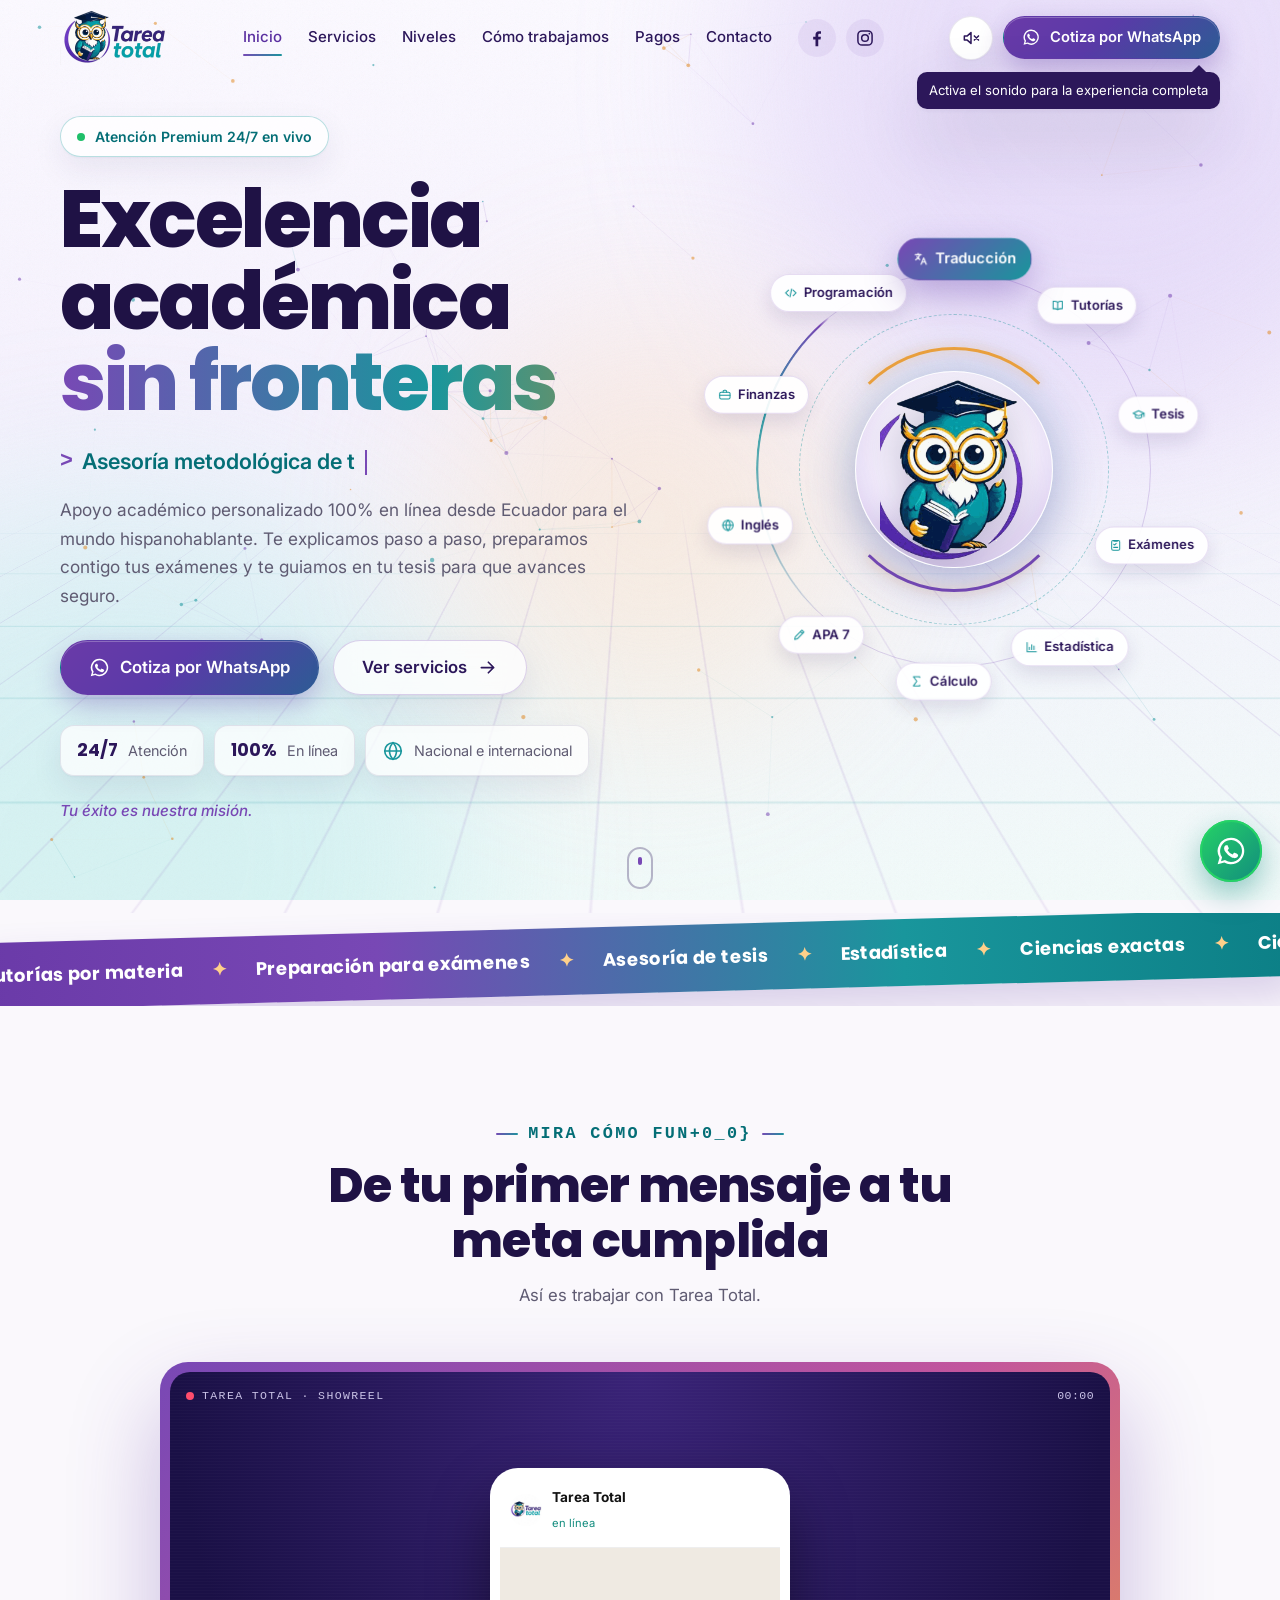
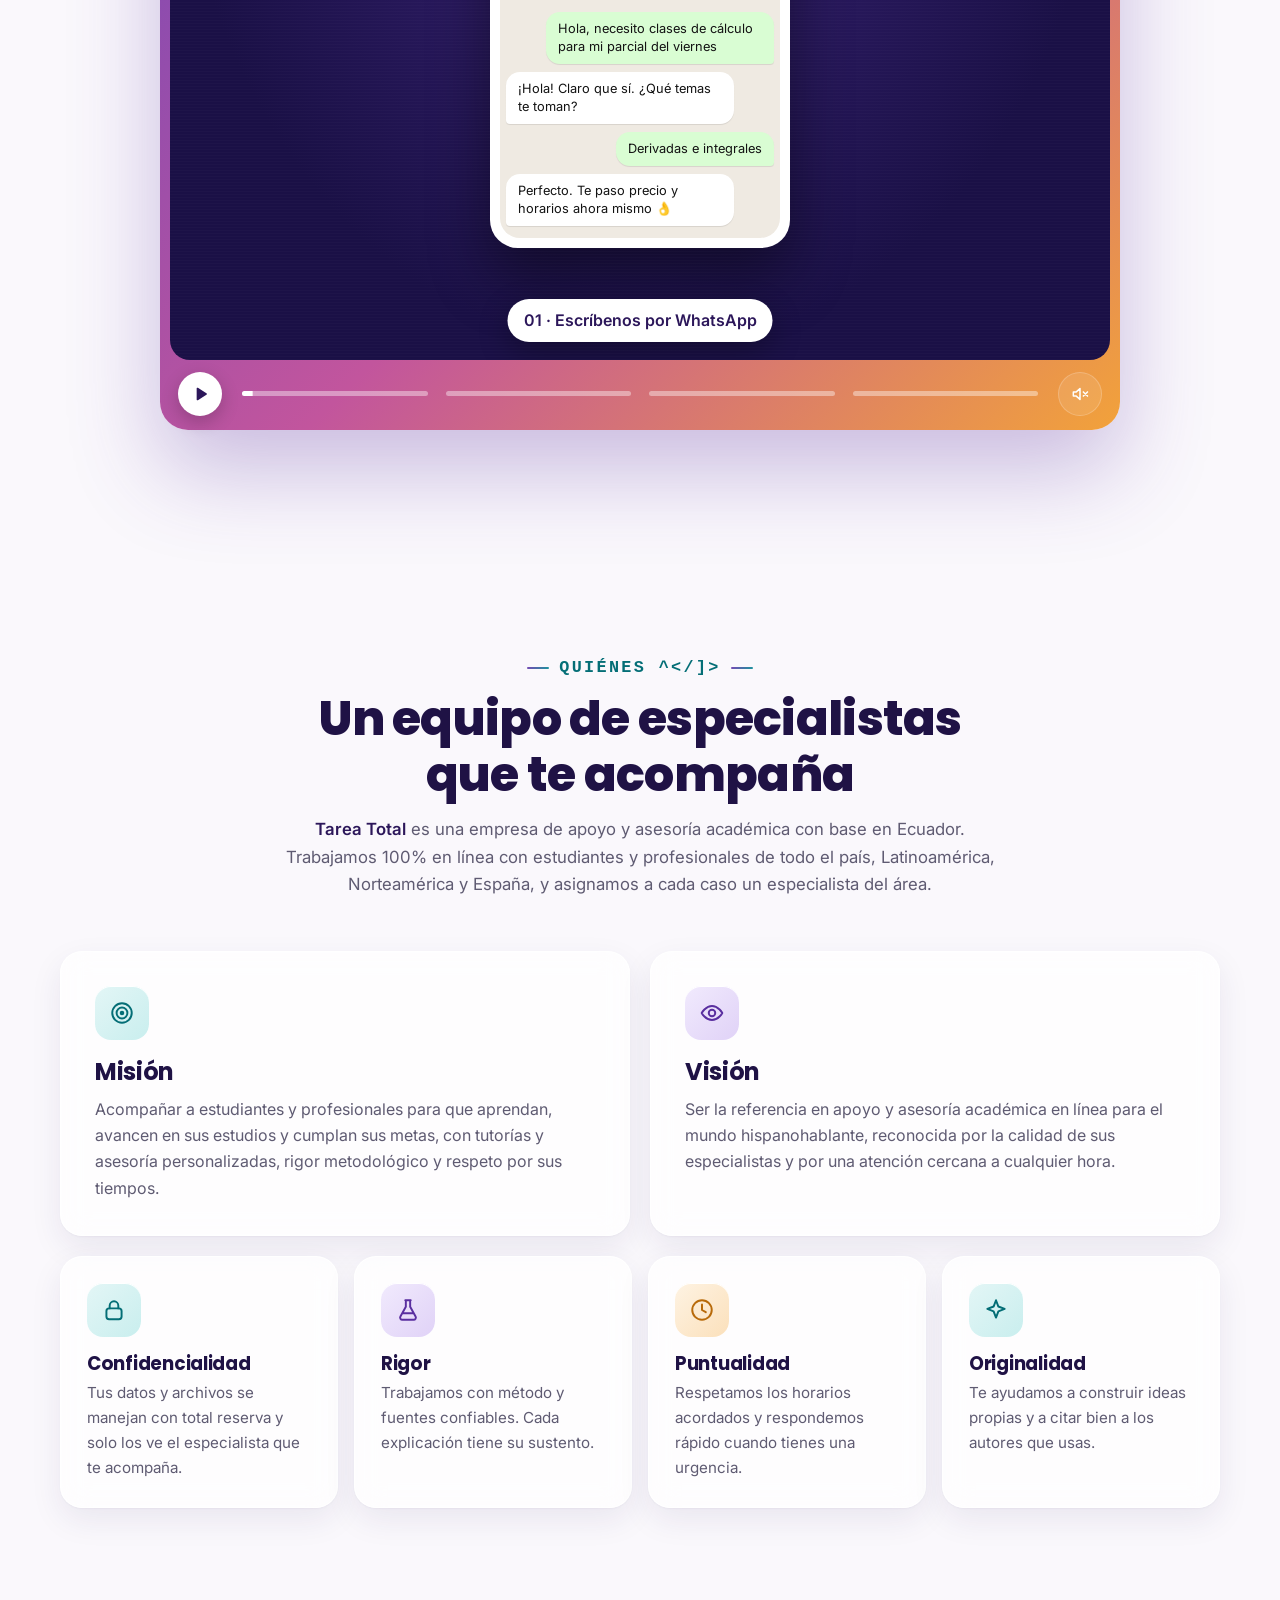
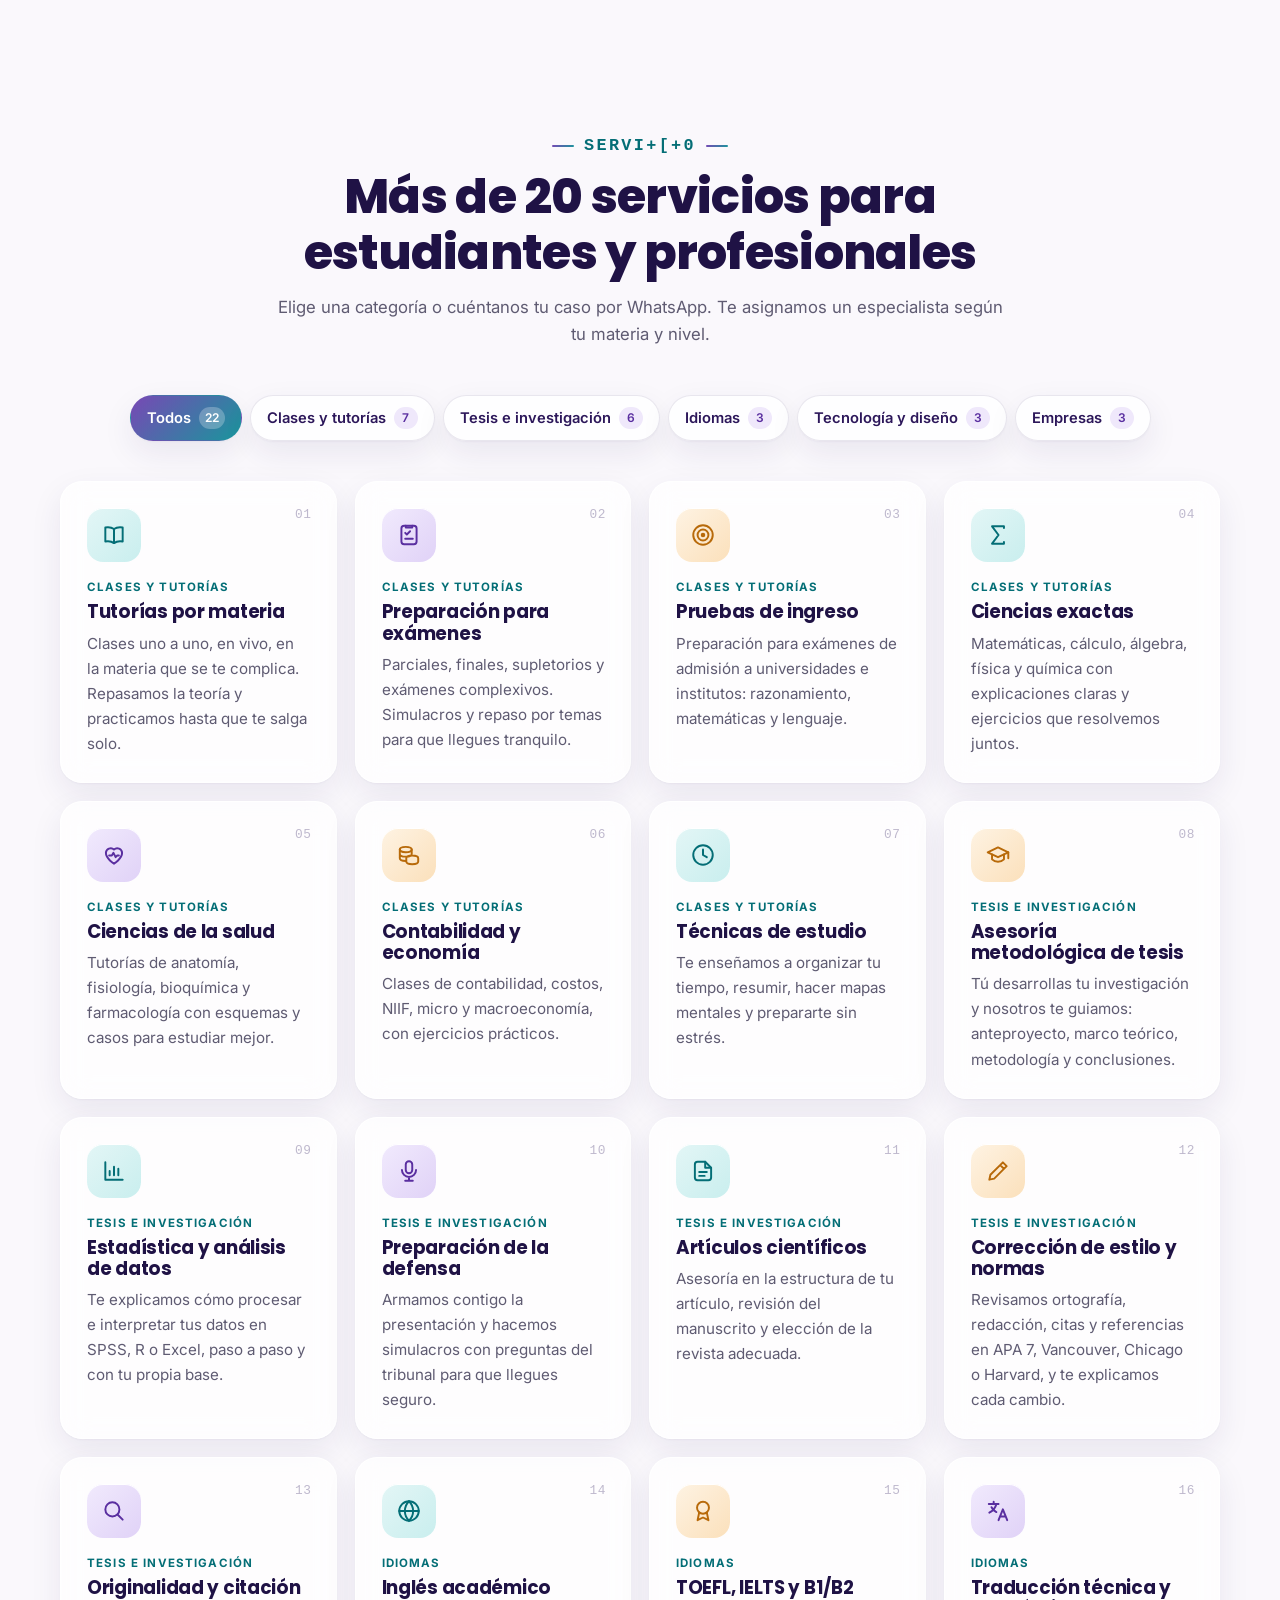
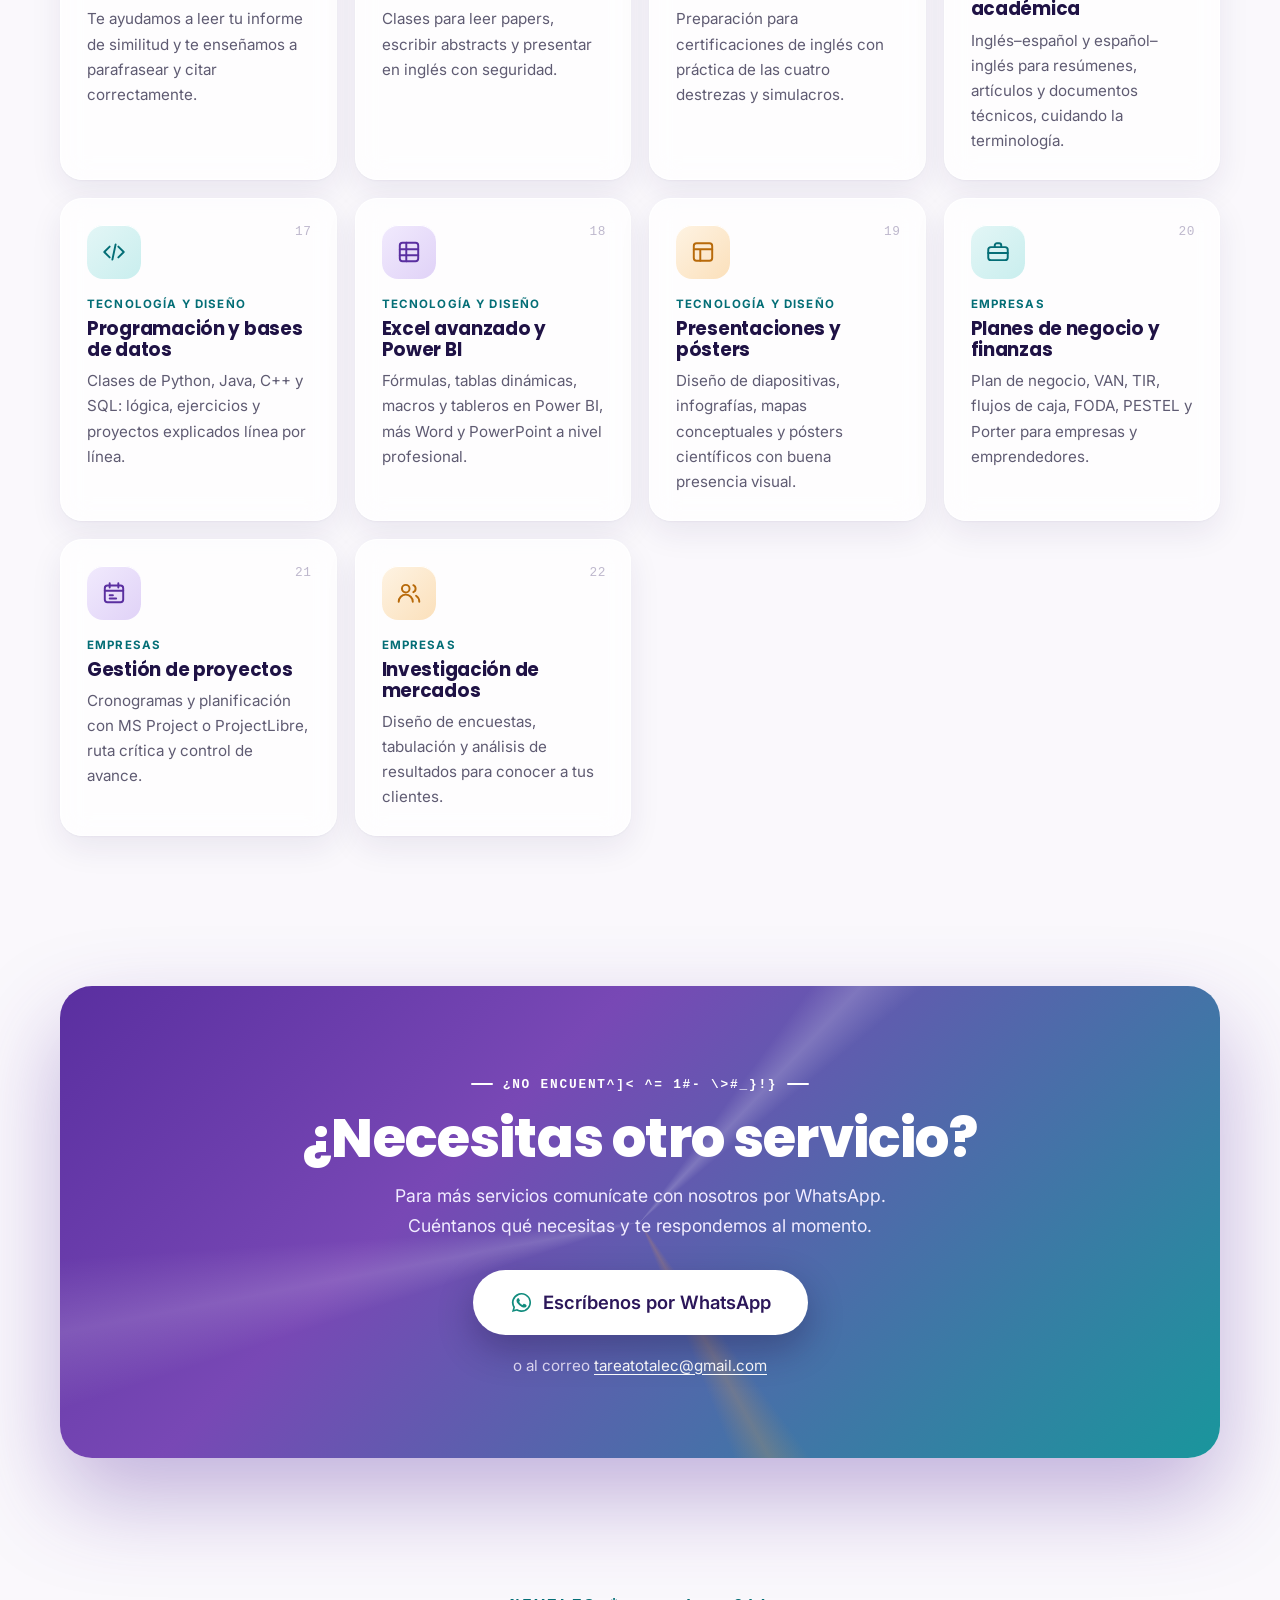
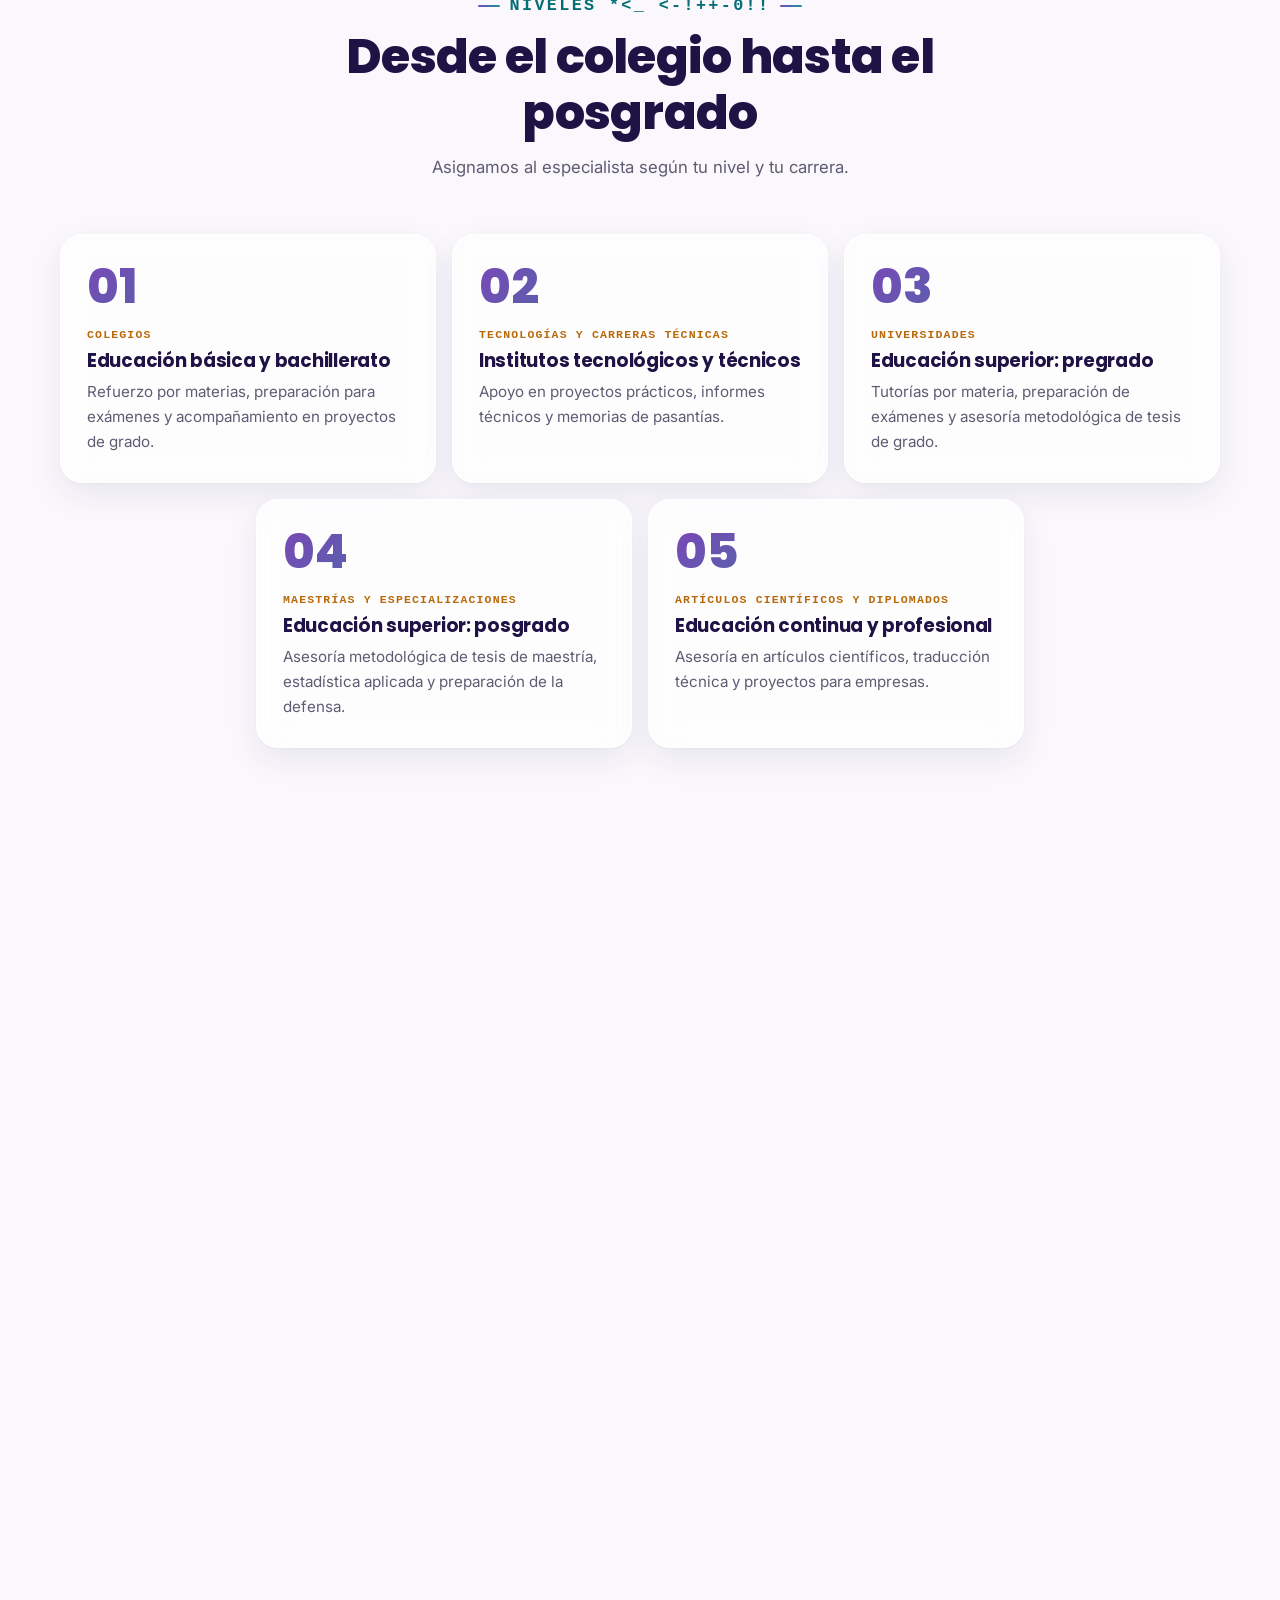
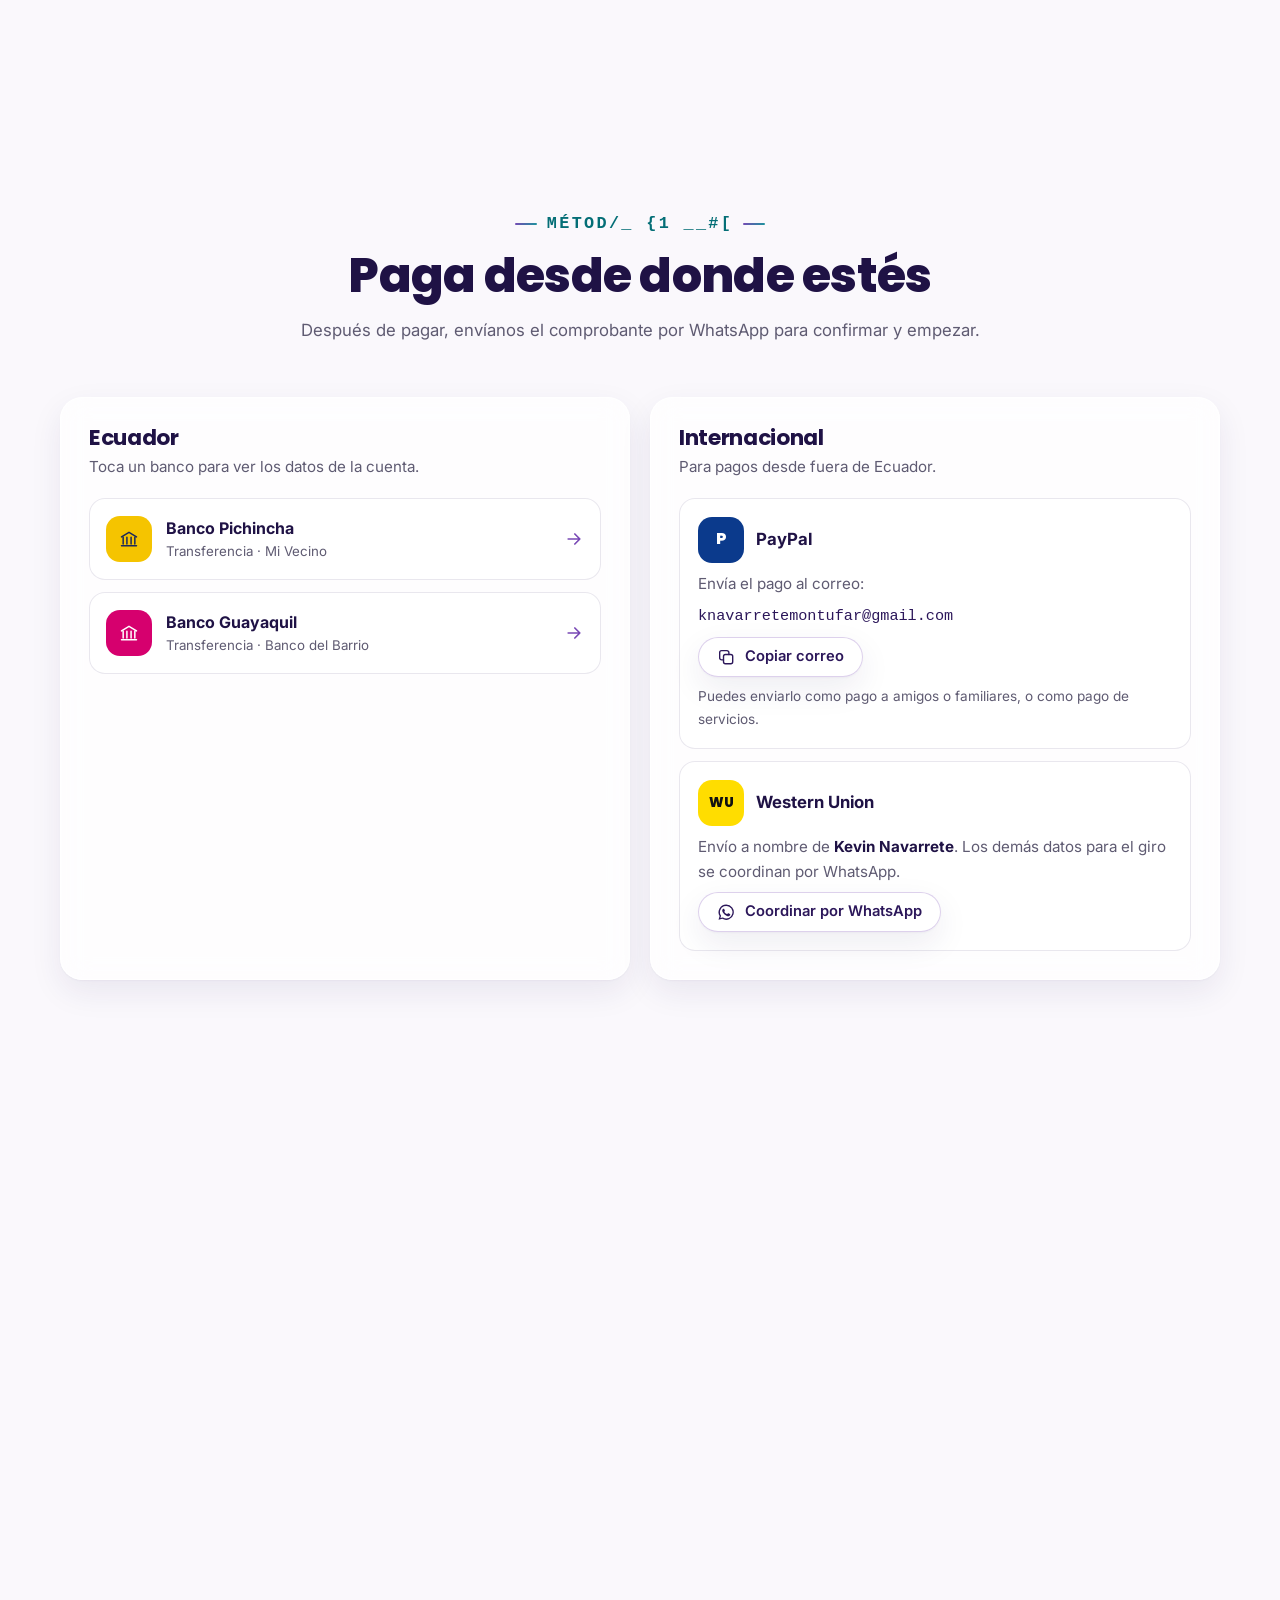
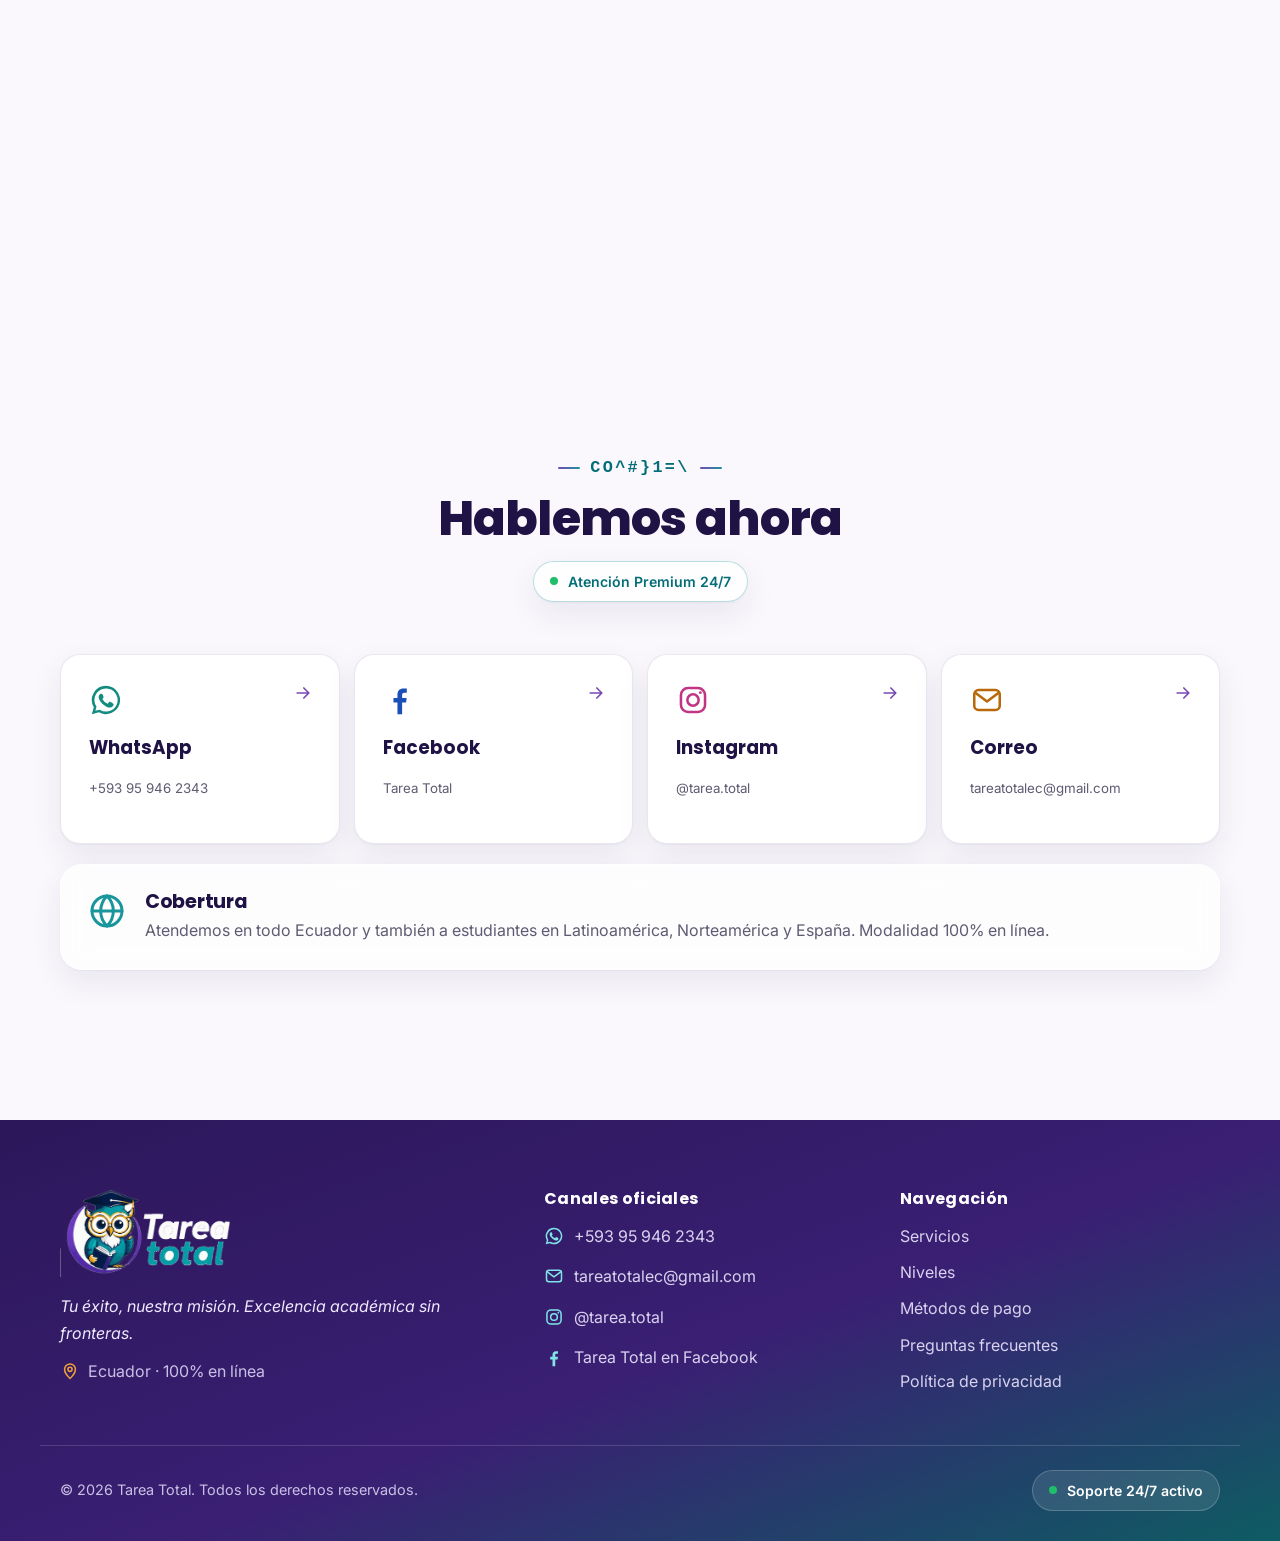
==== commit 0a5d2e9b: "Remove city name, show only Ecuador Co-Authored-By: Claude Opus 5.5 (1M context) <noreply@anthropic." ====
--- a/index.html
+++ b/index.html
@@ -4,7 +4,7 @@
   <meta charset="UTF-8">
   <meta name="viewport" content="width=device-width, initial-scale=1">
   <title>Tarea Total | Tutorías y asesoría académica en línea · Ecuador</title>
-  <meta name="description" content="Tutorías personalizadas, preparación para exámenes, asesoría metodológica de tesis, estadística, inglés académico y más. 100% en línea desde Ambato para Ecuador y el mundo. Escríbenos por WhatsApp 24/7.">
+  <meta name="description" content="Tutorías personalizadas, preparación para exámenes, asesoría metodológica de tesis, estadística, inglés académico y más. 100% en línea desde Ecuador para todo el mundo. Escríbenos por WhatsApp 24/7.">
   <meta name="theme-color" content="#7848B5">
   <meta property="og:type" content="website">
   <meta property="og:locale" content="es_EC">
@@ -35,7 +35,7 @@
     "description": "Tutorías, preparación para exámenes, asesoría metodológica de tesis y apoyo académico personalizado 100% en línea.",
     "telephone": "+593959462343",
     "email": "tareatotalec@gmail.com",
-    "address": { "@type": "PostalAddress", "addressLocality": "Ambato", "addressCountry": "EC" },
+    "address": { "@type": "PostalAddress", "addressCountry": "EC" },
     "areaServed": ["Ecuador", "Latinoamérica", "Norteamérica", "España"],
     "sameAs": [
       "https://www.facebook.com/profile.php?id=61550800561468",
@@ -161,7 +161,7 @@
         <p class="hero__rotator" aria-live="off">
           <span class="mono">&gt;</span> <span id="rotator">Tutorías personalizadas</span><span class="caret" aria-hidden="true"></span>
         </p>
-        <p class="hero__lead">Apoyo académico personalizado 100% en línea desde Ambato para Ecuador y el mundo hispanohablante. Te explicamos paso a paso, preparamos contigo tus exámenes y te guiamos en tu tesis para que avances seguro.</p>
+        <p class="hero__lead">Apoyo académico personalizado 100% en línea desde Ecuador para el mundo hispanohablante. Te explicamos paso a paso, preparamos contigo tus exámenes y te guiamos en tu tesis para que avances seguro.</p>
         <div class="hero__cta">
           <a class="btn btn--primary btn--lg" href="https://wa.me/message/CJ7JGCPVLRFPI1" target="_blank" rel="noopener" data-loc="hero"><svg><use href="#i-whatsapp"/></svg>Cotiza por WhatsApp</a>
           <a class="btn btn--glass btn--lg" href="#servicios">Ver servicios<svg><use href="#i-arrow"/></svg></a>
@@ -298,7 +298,7 @@
       <header class="section__head reveal">
         <p class="eyebrow" data-scramble>Quiénes somos</p>
         <h2>Un equipo de especialistas que te acompaña</h2>
-        <p><strong class="hl">Tarea Total</strong> es una empresa de apoyo y asesoría académica con base en Ambato, Ecuador. Trabajamos 100% en línea con estudiantes y profesionales de todo el país, Latinoamérica, Norteamérica y España, y asignamos a cada caso un especialista del área.</p>
+        <p><strong class="hl">Tarea Total</strong> es una empresa de apoyo y asesoría académica con base en Ecuador. Trabajamos 100% en línea con estudiantes y profesionales de todo el país, Latinoamérica, Norteamérica y España, y asignamos a cada caso un especialista del área.</p>
       </header>
 
       <div class="duo">
@@ -756,7 +756,7 @@
     <div>
       <img class="footer__logo" src="img/logo-oscuro.png" alt="Tarea Total" width="400" height="205" loading="lazy">
       <p class="footer__slogan">Tu éxito, nuestra misión. Excelencia académica sin fronteras.</p>
-      <p class="footer__place"><svg><use href="#i-pin"/></svg>Ambato, Ecuador · 100% en línea</p>
+      <p class="footer__place"><svg><use href="#i-pin"/></svg>Ecuador · 100% en línea</p>
     </div>
 
     <div>
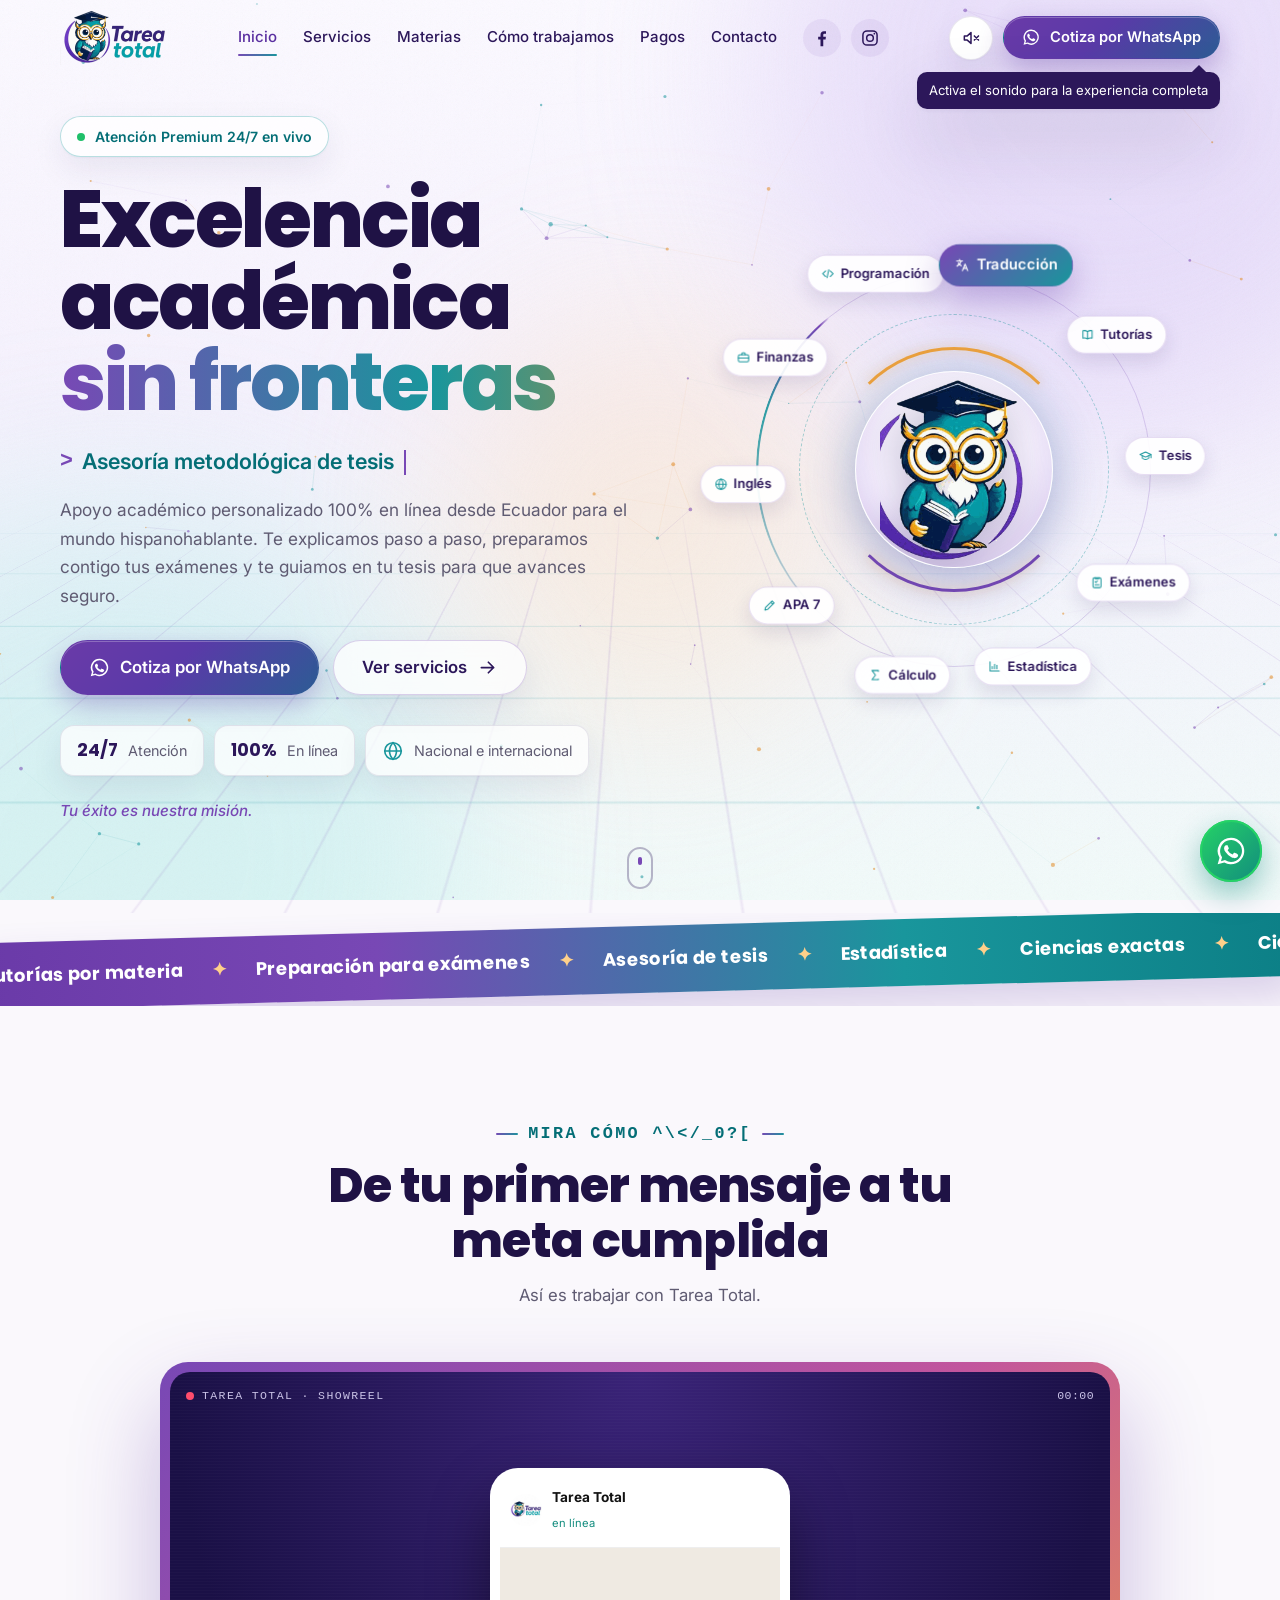
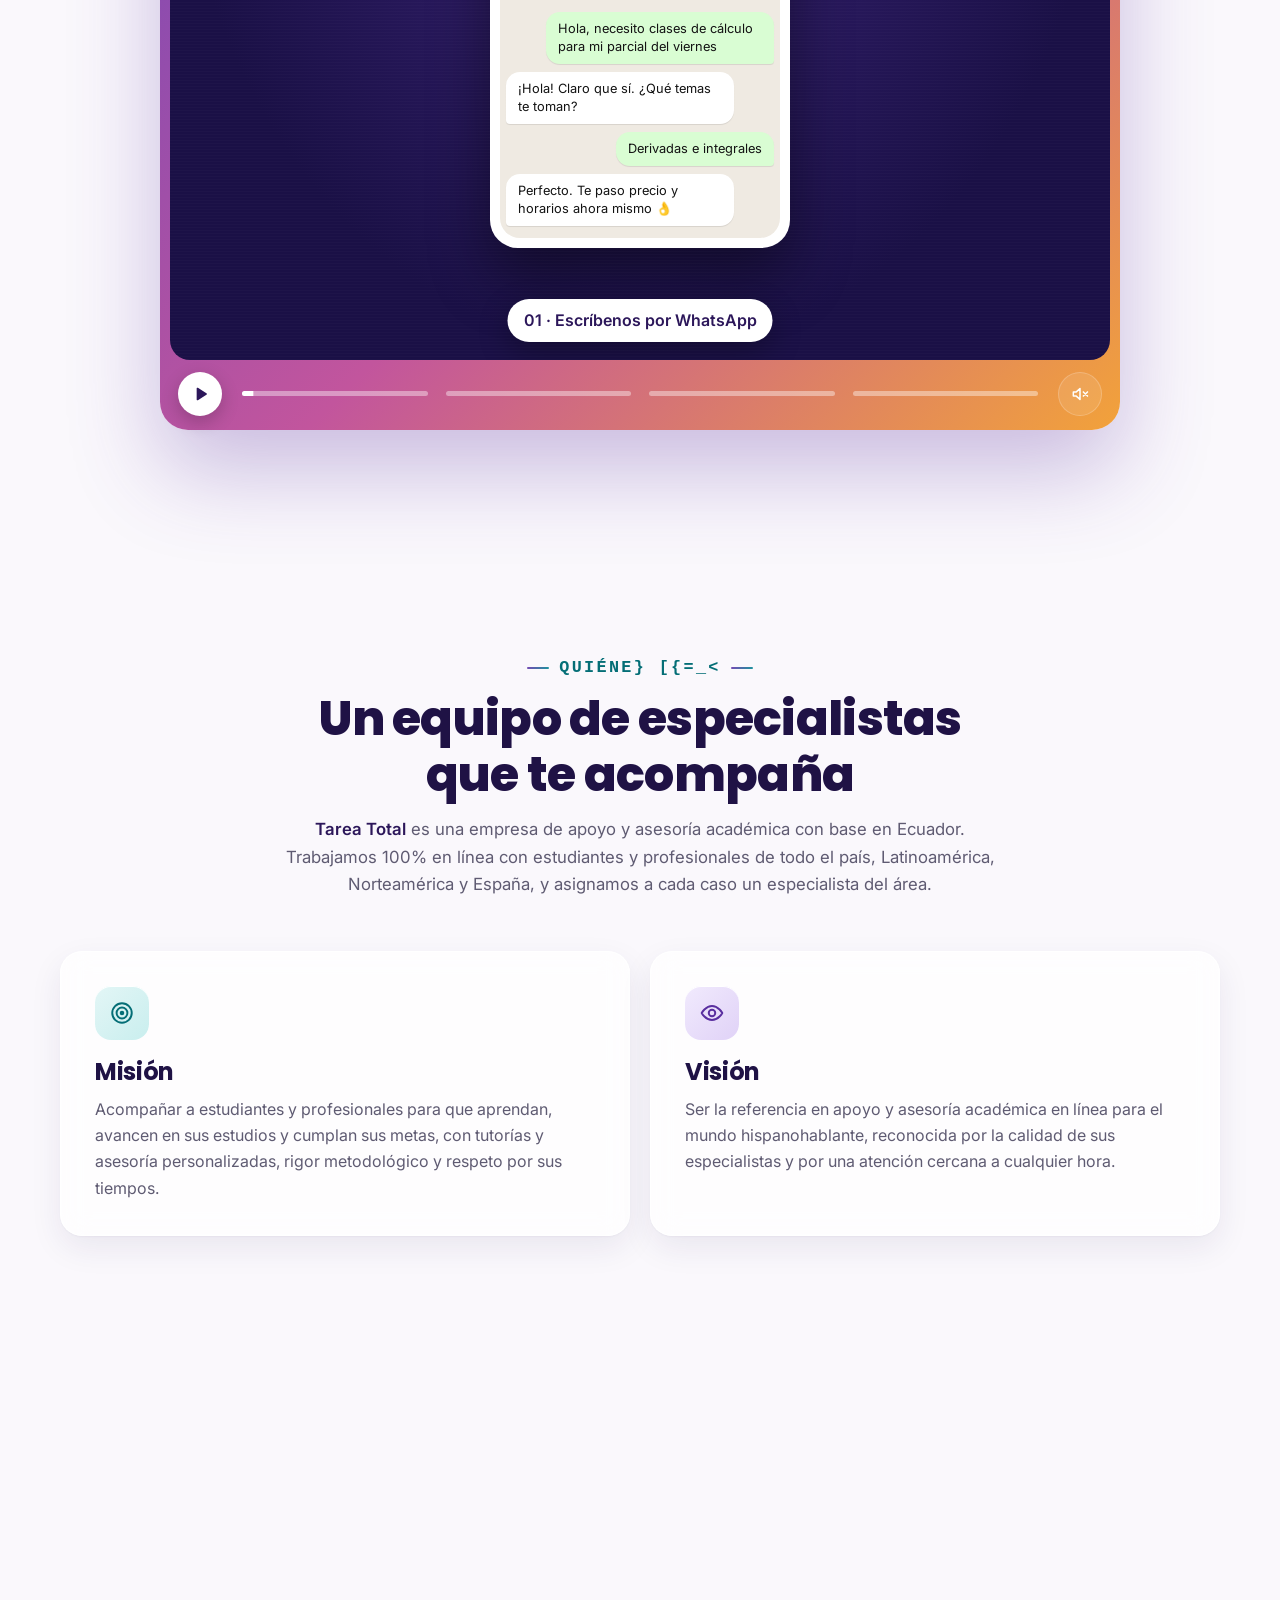
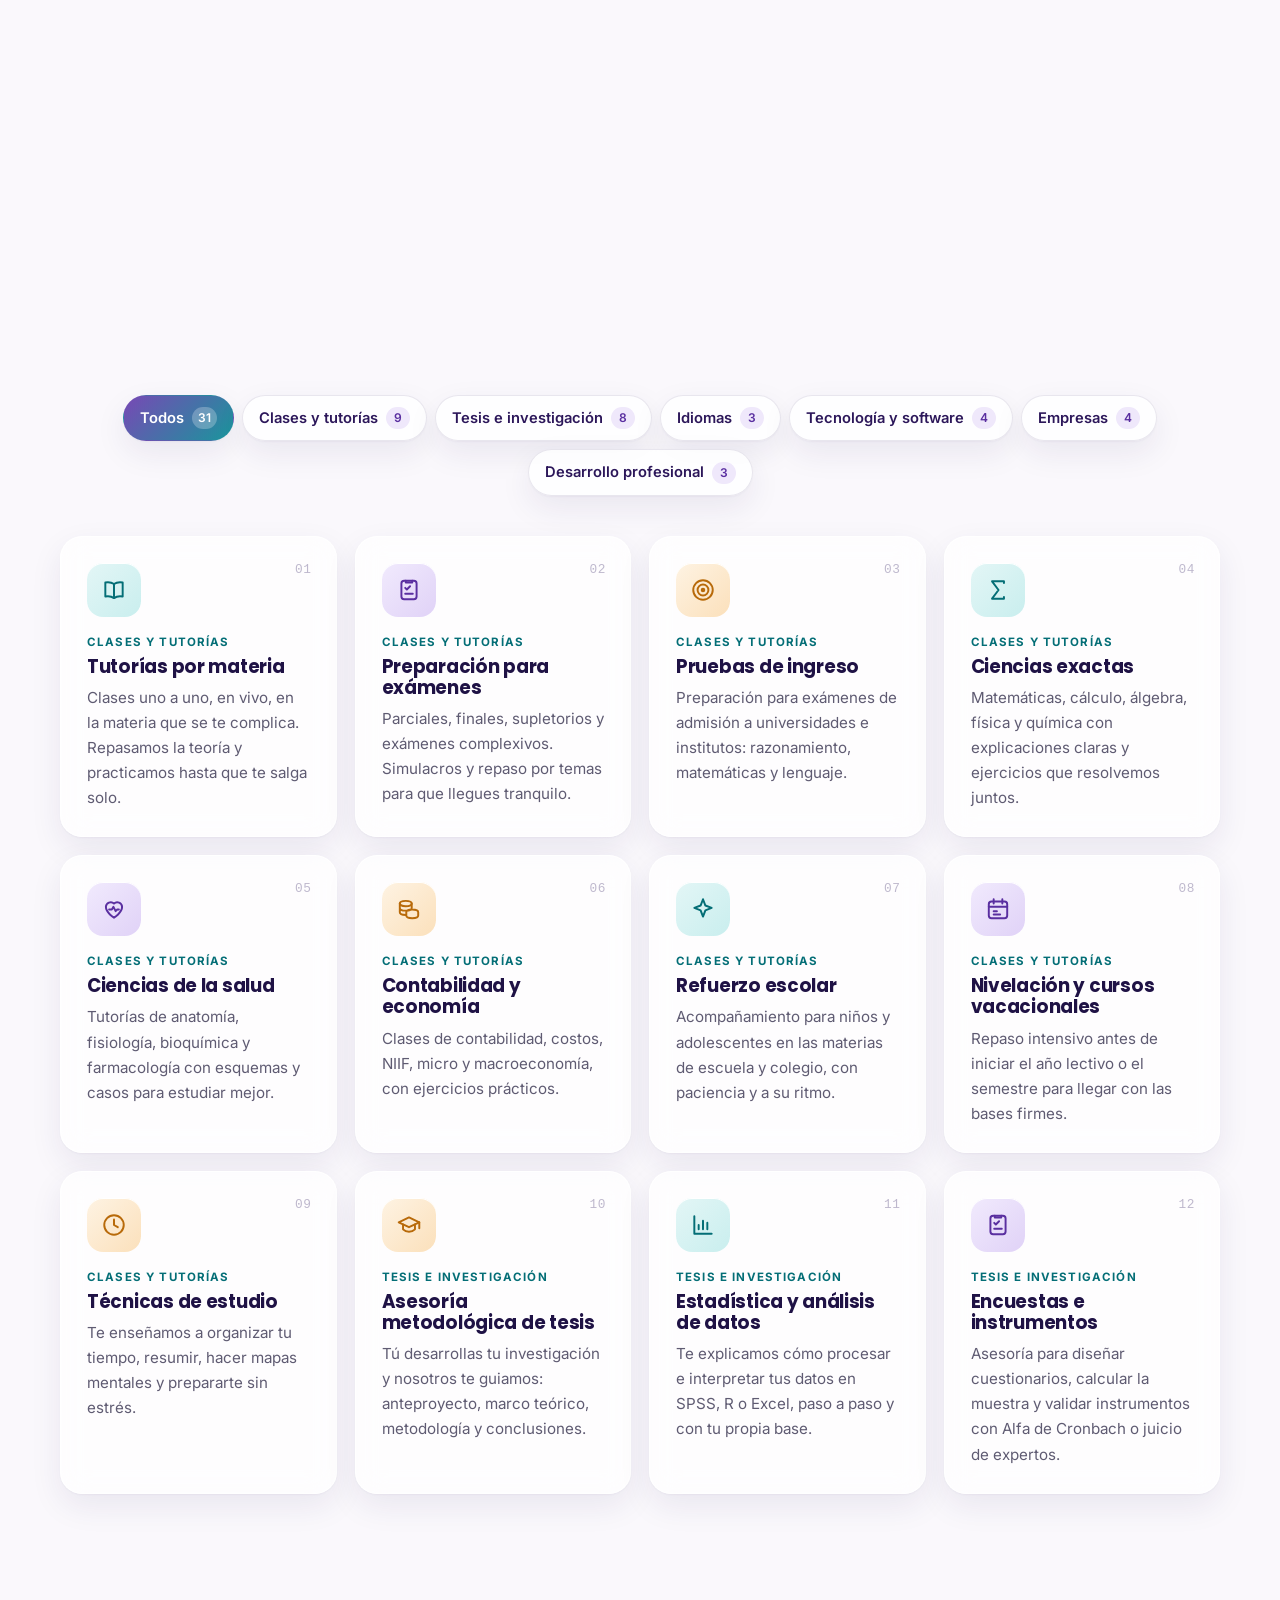
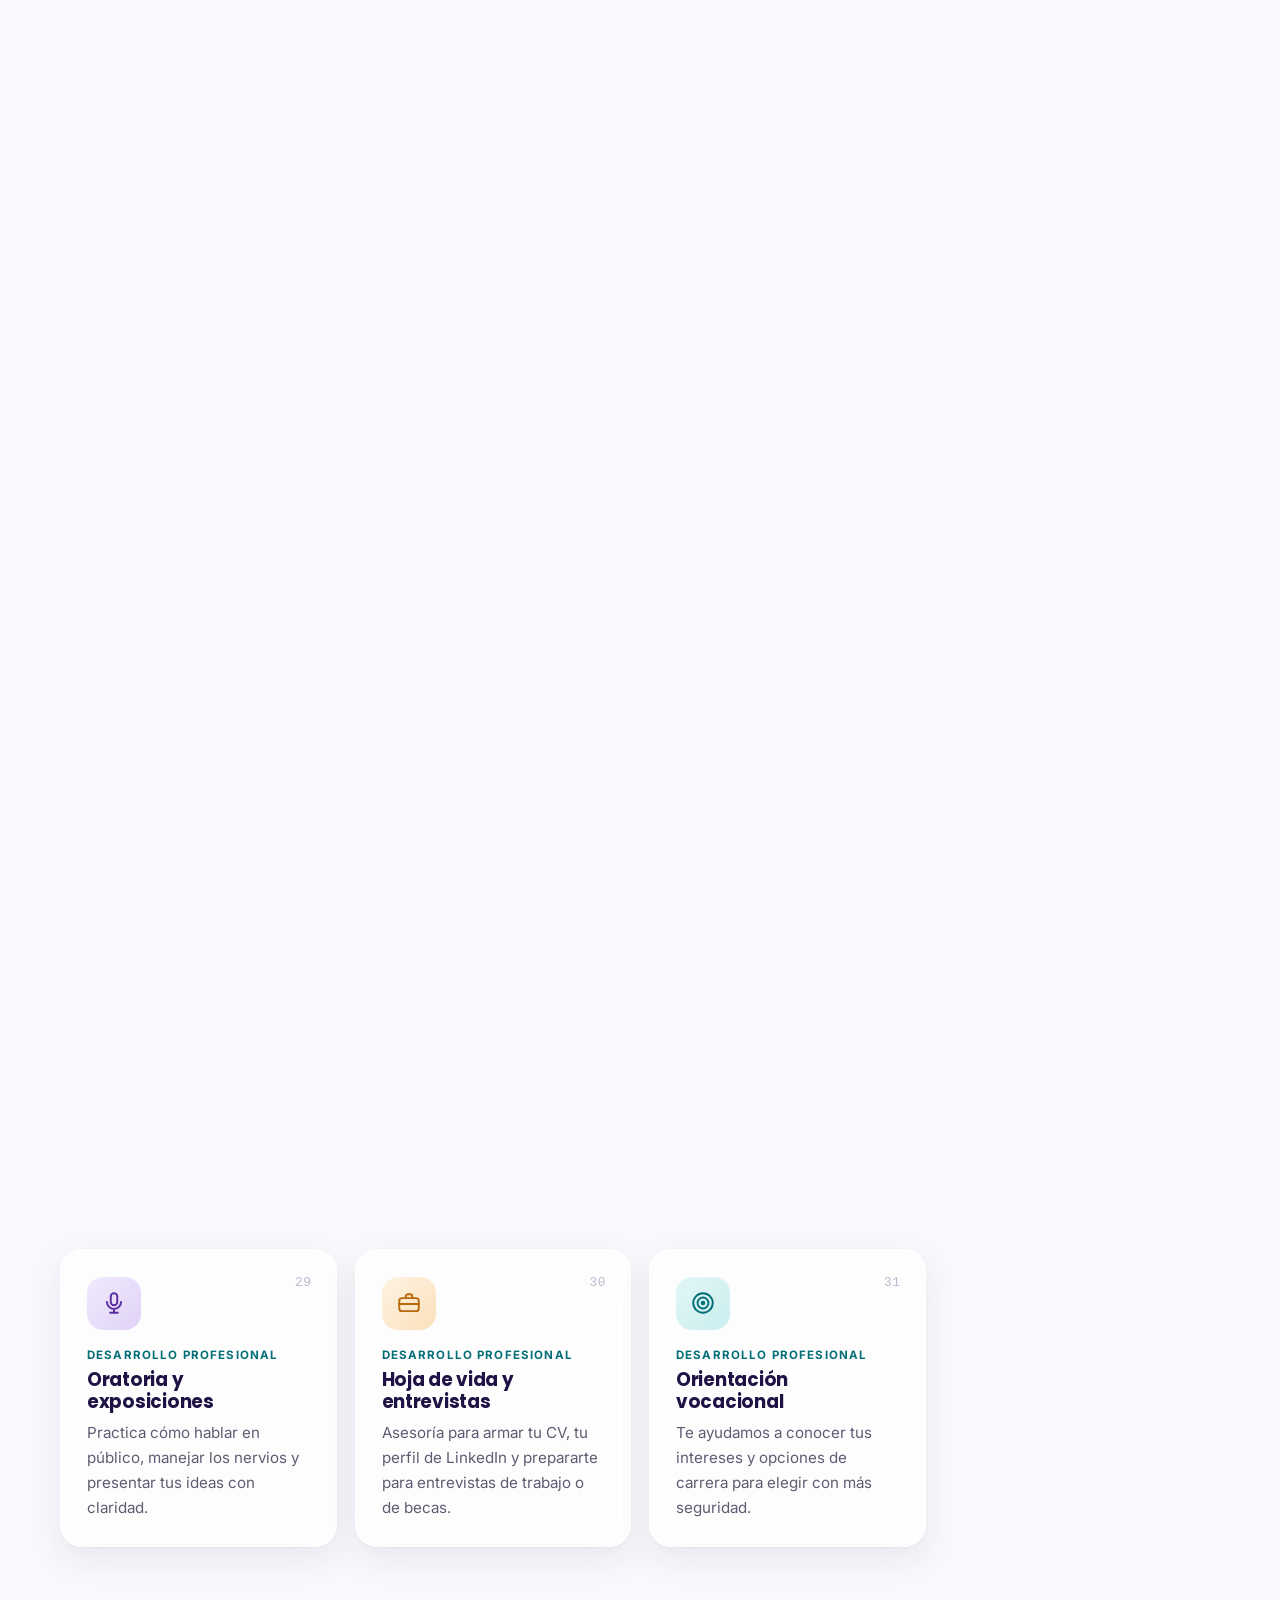
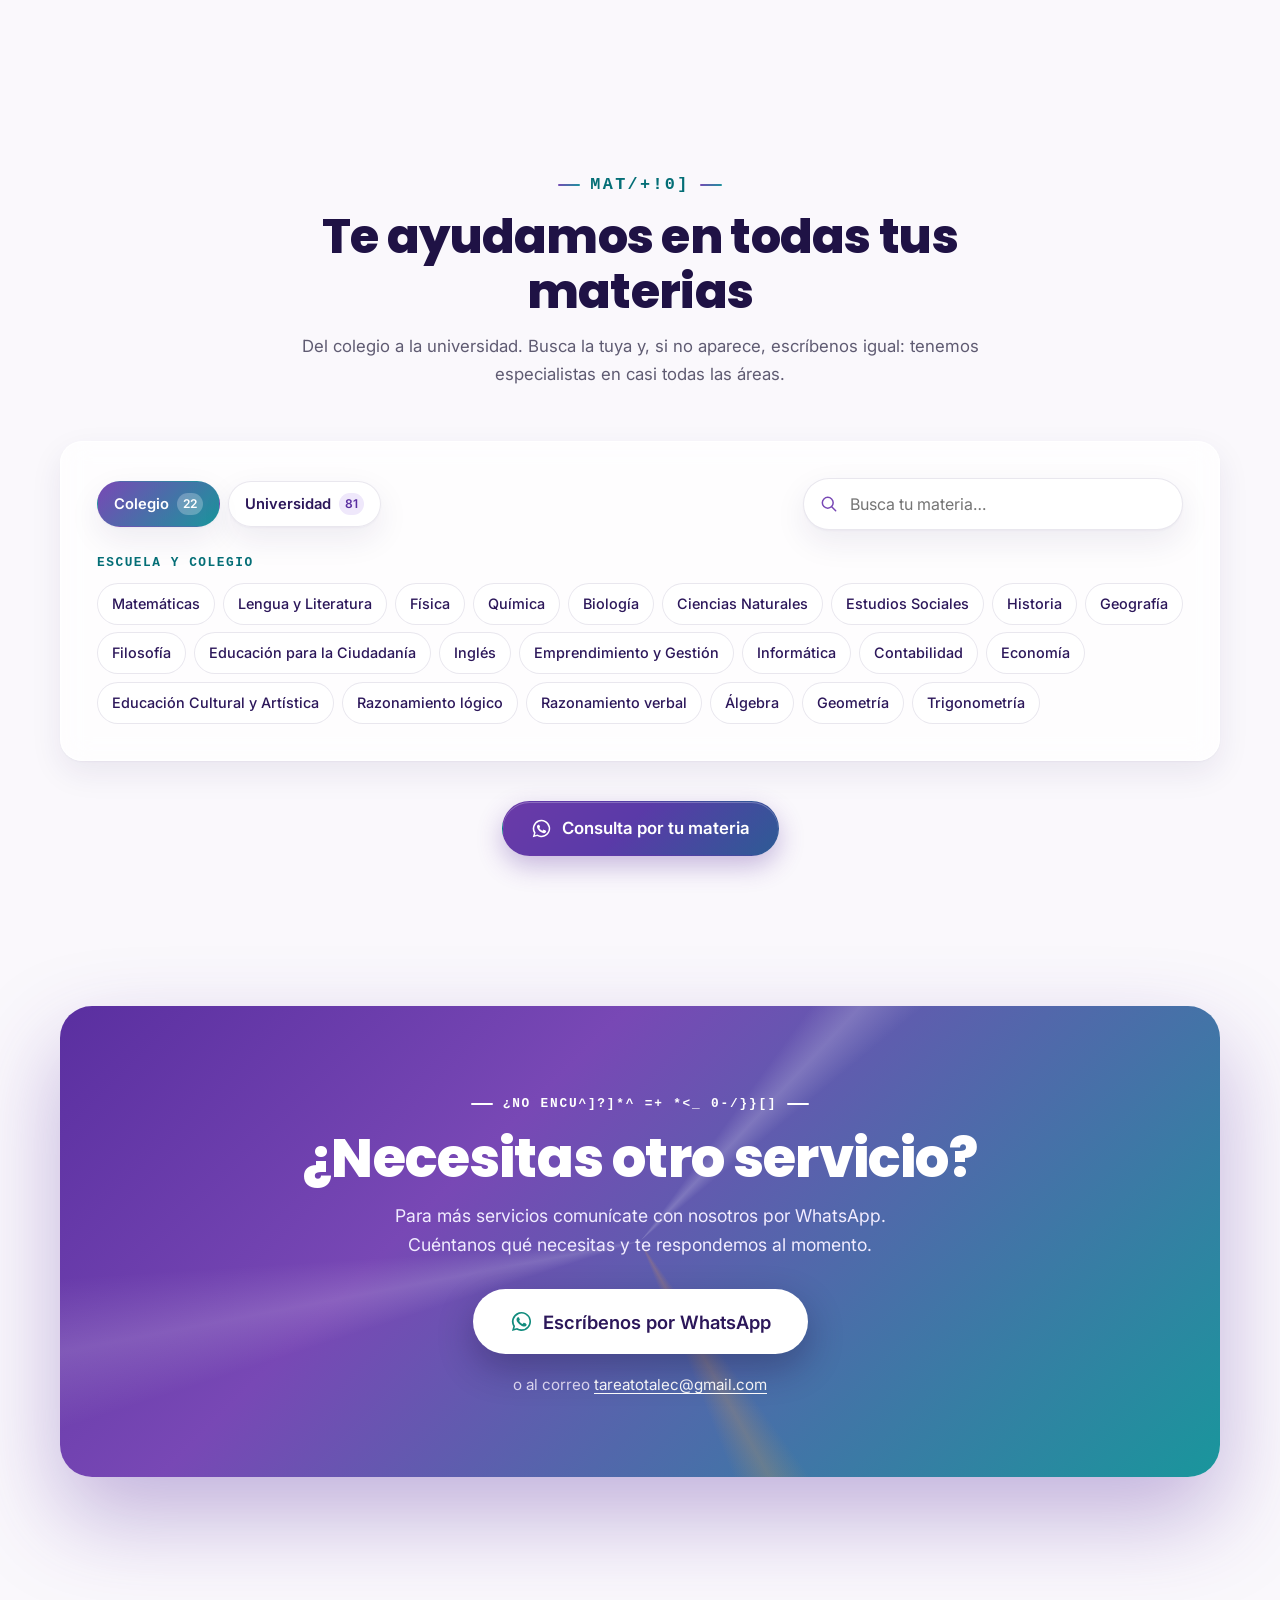
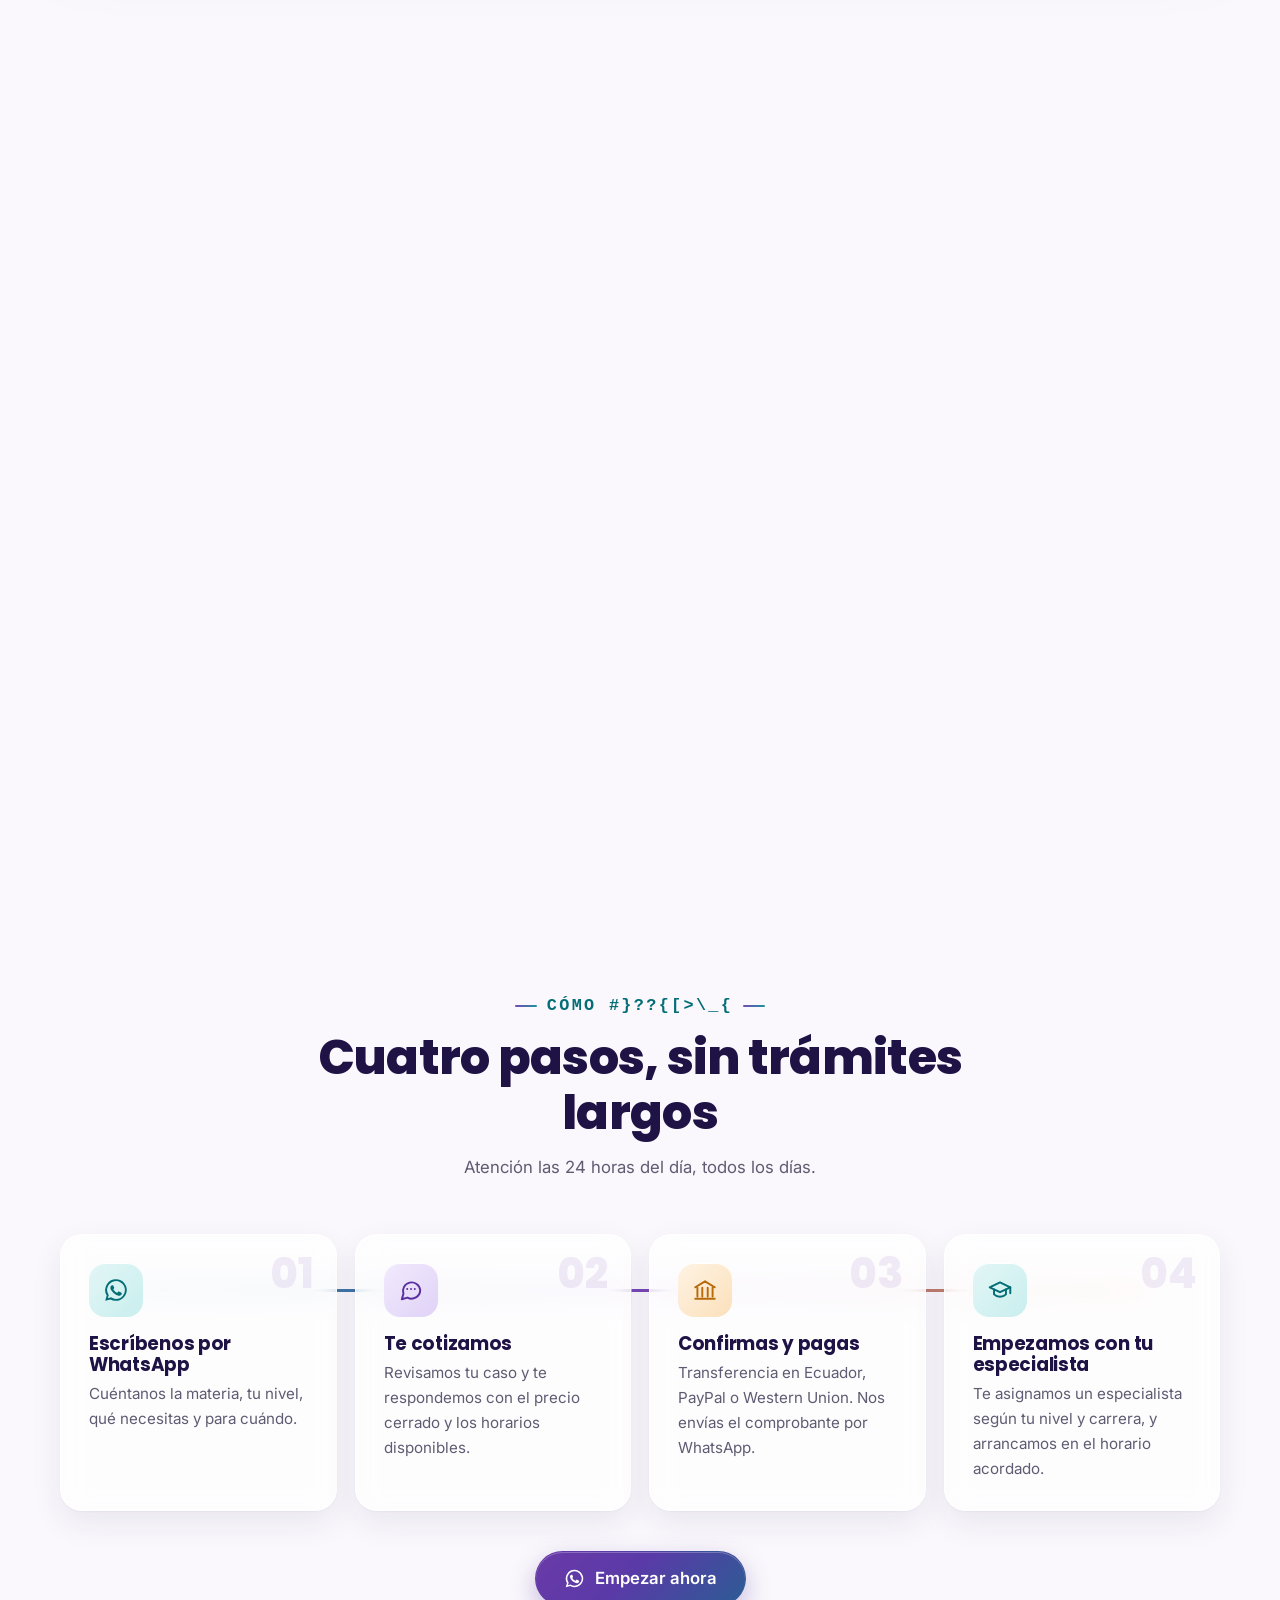
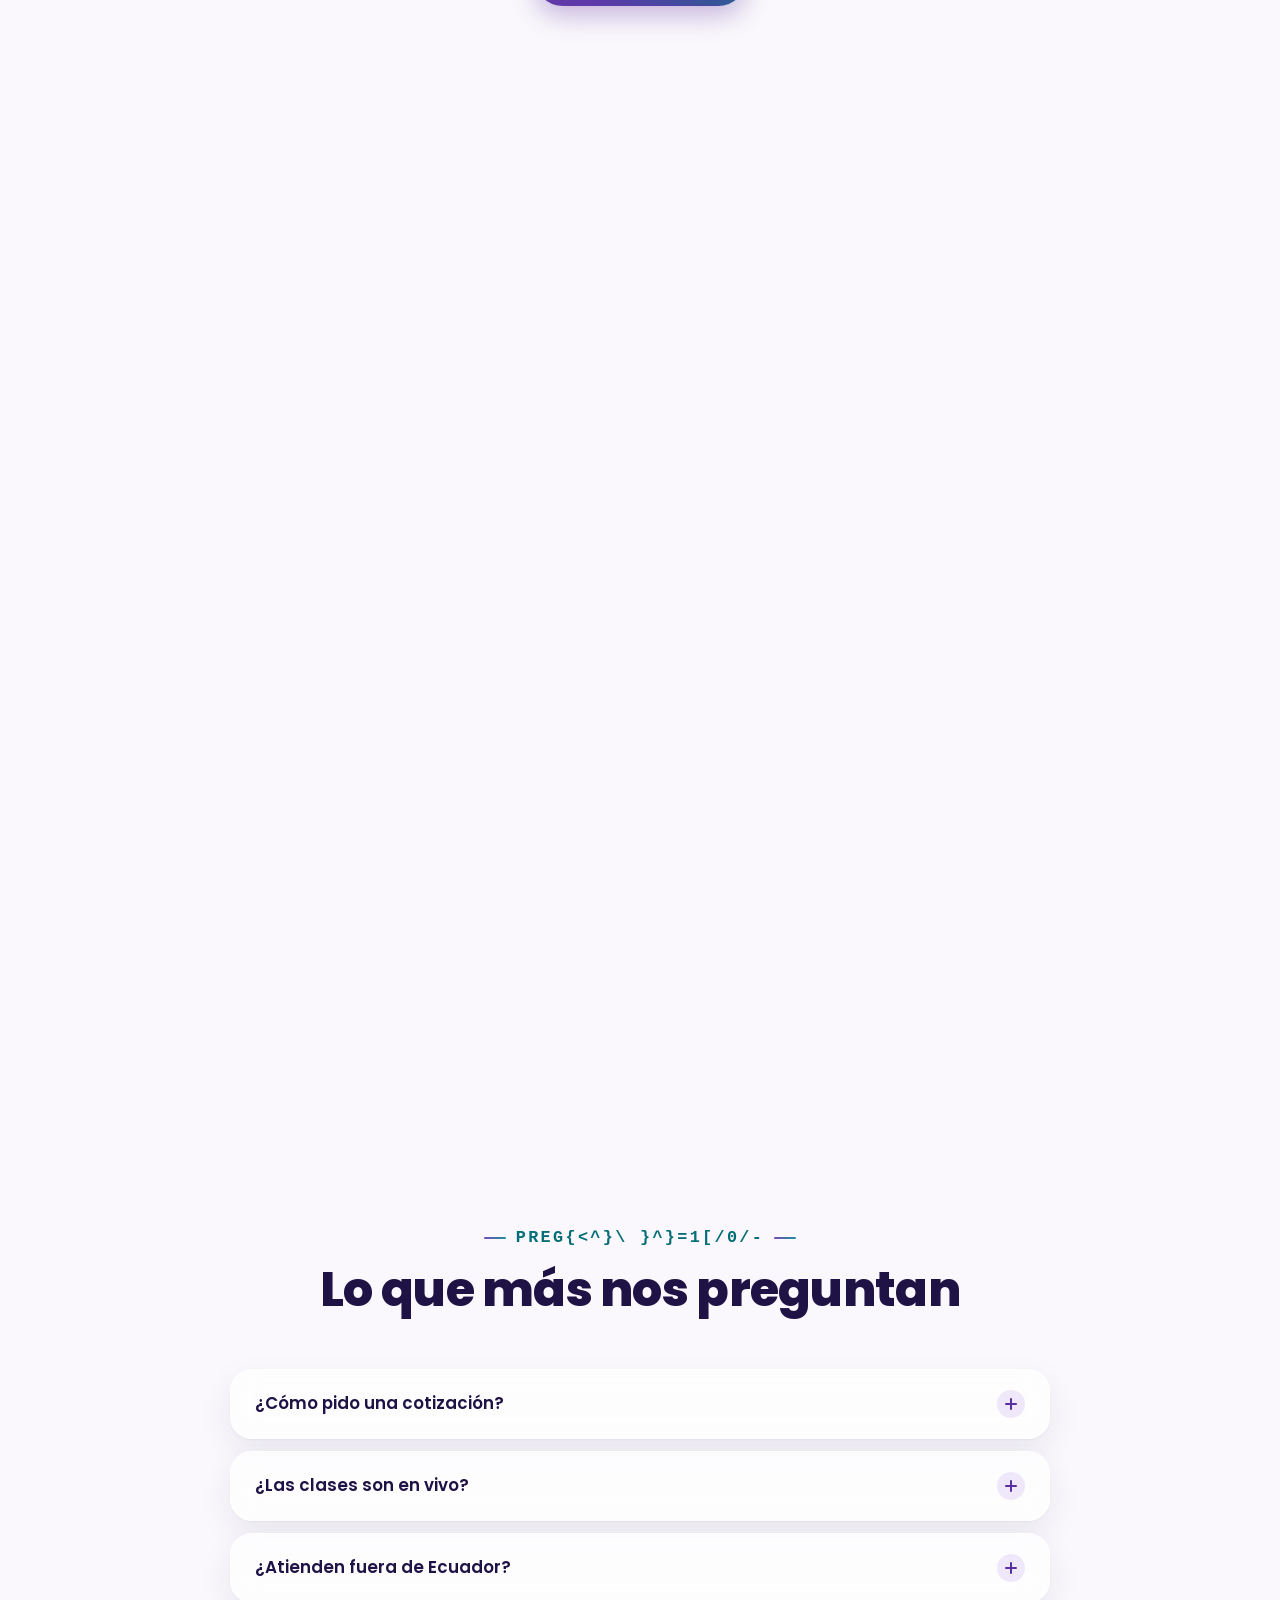
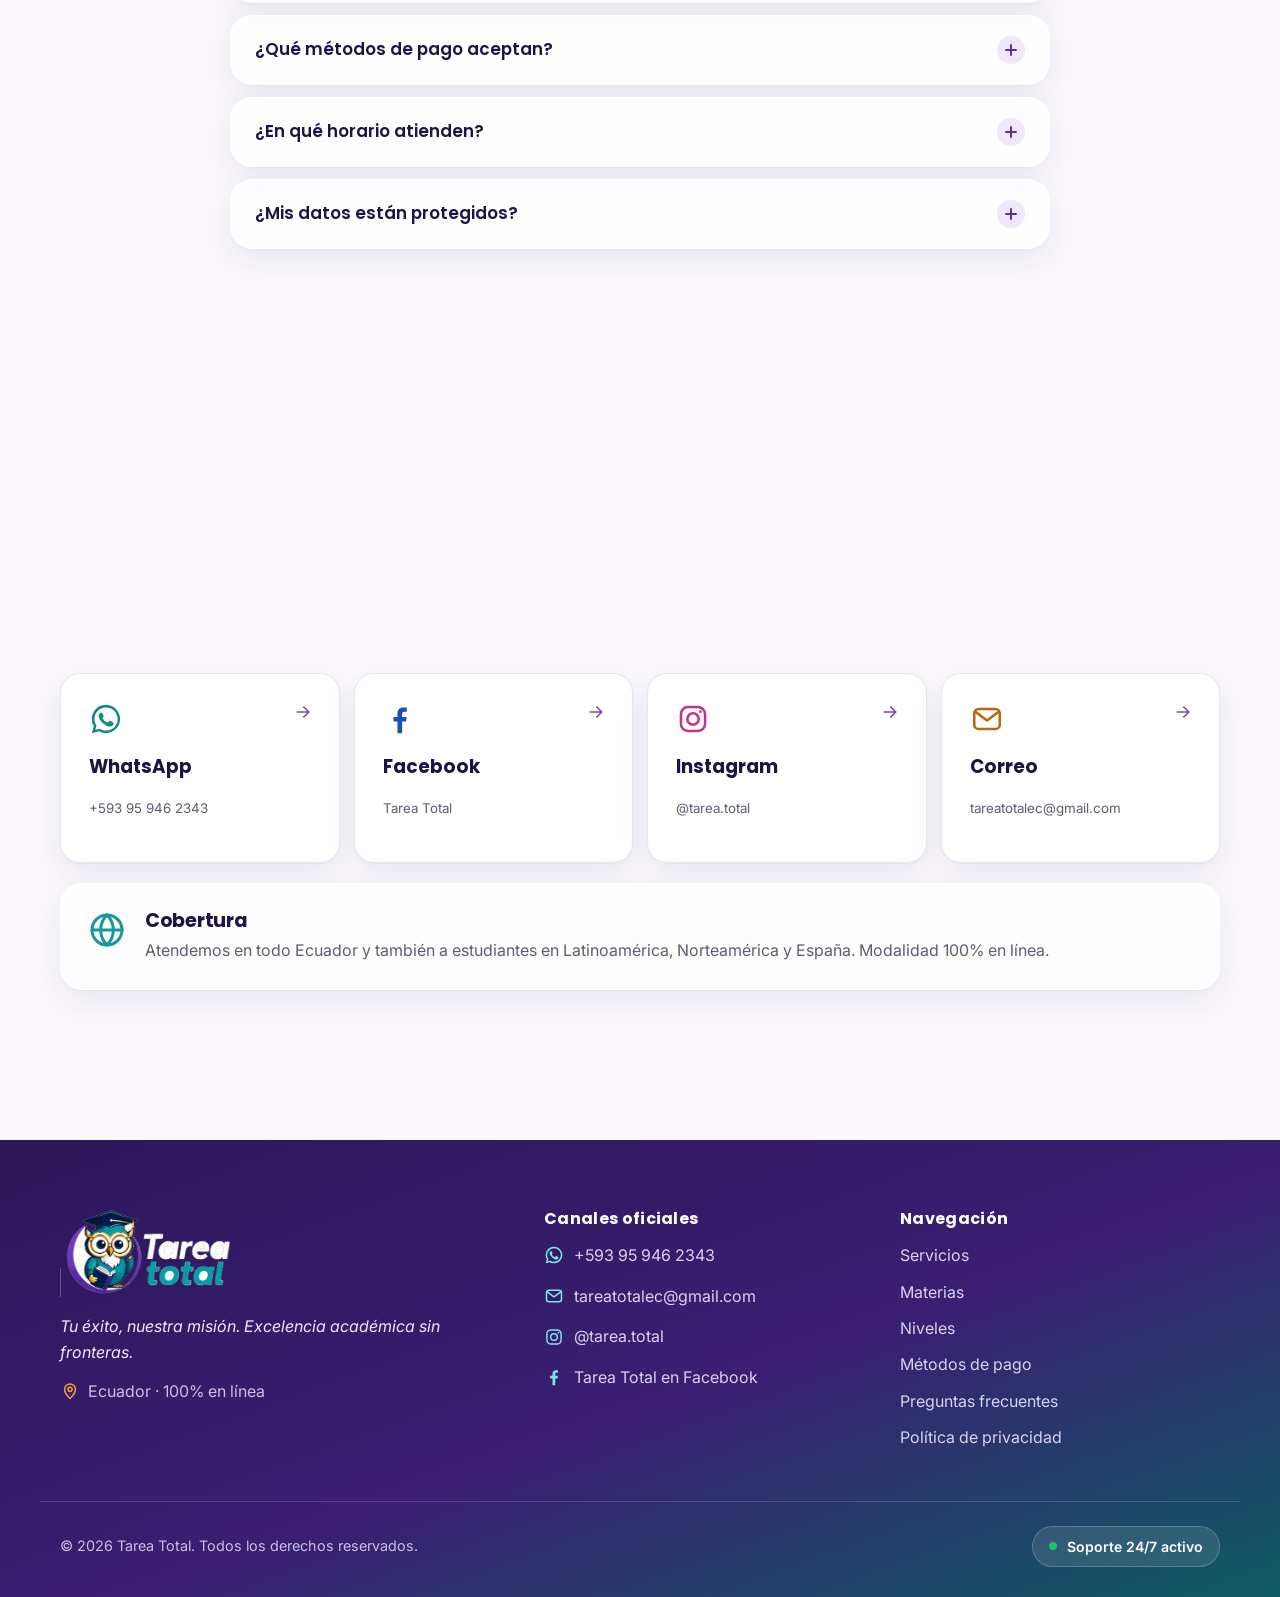
==== commit 332b973b: "Add 9 services, subjects section with search, softer ambient sound Co-Authored-By: Claude Opus 5.5 (" ====
--- a/index.html
+++ b/index.html
@@ -124,7 +124,7 @@
       <ul>
         <li><a href="#inicio">Inicio</a></li>
         <li><a href="#servicios">Servicios</a></li>
-        <li><a href="#niveles">Niveles</a></li>
+        <li><a href="#materias">Materias</a></li>
         <li><a href="#como-trabajamos">Cómo trabajamos</a></li>
         <li><a href="#pagos">Pagos</a></li>
         <li><a href="#contacto">Contacto</a></li>
@@ -344,17 +344,18 @@
     <div class="container">
       <header class="section__head reveal">
         <p class="eyebrow" data-scramble>Servicios</p>
-        <h2>Más de 20 servicios para estudiantes y profesionales</h2>
+        <h2>31 servicios para estudiantes y profesionales</h2>
         <p>Elige una categoría o cuéntanos tu caso por WhatsApp. Te asignamos un especialista según tu materia y nivel.</p>
       </header>
 
       <div class="tabs reveal" role="group" aria-label="Filtrar servicios">
-        <button type="button" class="tab is-active" data-filter="todos" aria-pressed="true">Todos <span>22</span></button>
-        <button type="button" class="tab" data-filter="clases" aria-pressed="false">Clases y tutorías <span>7</span></button>
-        <button type="button" class="tab" data-filter="tesis" aria-pressed="false">Tesis e investigación <span>6</span></button>
+        <button type="button" class="tab is-active" data-filter="todos" aria-pressed="true">Todos <span>31</span></button>
+        <button type="button" class="tab" data-filter="clases" aria-pressed="false">Clases y tutorías <span>9</span></button>
+        <button type="button" class="tab" data-filter="tesis" aria-pressed="false">Tesis e investigación <span>8</span></button>
         <button type="button" class="tab" data-filter="idiomas" aria-pressed="false">Idiomas <span>3</span></button>
-        <button type="button" class="tab" data-filter="tec" aria-pressed="false">Tecnología y diseño <span>3</span></button>
-        <button type="button" class="tab" data-filter="empresas" aria-pressed="false">Empresas <span>3</span></button>
+        <button type="button" class="tab" data-filter="tec" aria-pressed="false">Tecnología y software <span>4</span></button>
+        <button type="button" class="tab" data-filter="empresas" aria-pressed="false">Empresas <span>4</span></button>
+        <button type="button" class="tab" data-filter="pro" aria-pressed="false">Desarrollo profesional <span>3</span></button>
       </div>
 
       <div class="services" id="services">
@@ -402,116 +403,353 @@
         </article>
         <article class="glass service reveal" data-cat="clases" data-spot data-tilt>
           <span class="service__num mono">07</span>
-          <div class="icon-tile"><svg><use href="#i-clock"/></svg></div>
+          <div class="icon-tile"><svg><use href="#i-spark"/></svg></div>
+          <p class="service__cat">Clases y tutorías</p>
+          <h3>Refuerzo escolar</h3>
+          <p>Acompañamiento para niños y adolescentes en las materias de escuela y colegio, con paciencia y a su ritmo.</p>
+        </article>
+        <article class="glass service reveal" data-cat="clases" data-spot data-tilt>
+          <span class="service__num mono">08</span>
+          <div class="icon-tile icon-tile--purple"><svg><use href="#i-calendar"/></svg></div>
+          <p class="service__cat">Clases y tutorías</p>
+          <h3>Nivelación y cursos vacacionales</h3>
+          <p>Repaso intensivo antes de iniciar el año lectivo o el semestre para llegar con las bases firmes.</p>
+        </article>
+        <article class="glass service reveal" data-cat="clases" data-spot data-tilt>
+          <span class="service__num mono">09</span>
+          <div class="icon-tile icon-tile--orange"><svg><use href="#i-clock"/></svg></div>
           <p class="service__cat">Clases y tutorías</p>
           <h3>Técnicas de estudio</h3>
           <p>Te enseñamos a organizar tu tiempo, resumir, hacer mapas mentales y prepararte sin estrés.</p>
         </article>
         <article class="glass service reveal" data-cat="tesis" data-spot data-tilt>
-          <span class="service__num mono">08</span>
+          <span class="service__num mono">10</span>
           <div class="icon-tile icon-tile--orange"><svg><use href="#i-cap"/></svg></div>
           <p class="service__cat">Tesis e investigación</p>
           <h3>Asesoría metodológica de tesis</h3>
           <p>Tú desarrollas tu investigación y nosotros te guiamos: anteproyecto, marco teórico, metodología y conclusiones.</p>
         </article>
         <article class="glass service reveal" data-cat="tesis" data-spot data-tilt>
-          <span class="service__num mono">09</span>
+          <span class="service__num mono">11</span>
           <div class="icon-tile"><svg><use href="#i-chart"/></svg></div>
           <p class="service__cat">Tesis e investigación</p>
           <h3>Estadística y análisis de datos</h3>
           <p>Te explicamos cómo procesar e interpretar tus datos en SPSS, R o Excel, paso a paso y con tu propia base.</p>
         </article>
         <article class="glass service reveal" data-cat="tesis" data-spot data-tilt>
-          <span class="service__num mono">10</span>
-          <div class="icon-tile icon-tile--purple"><svg><use href="#i-mic"/></svg></div>
+          <span class="service__num mono">12</span>
+          <div class="icon-tile icon-tile--purple"><svg><use href="#i-exam"/></svg></div>
+          <p class="service__cat">Tesis e investigación</p>
+          <h3>Encuestas e instrumentos</h3>
+          <p>Asesoría para diseñar cuestionarios, calcular la muestra y validar instrumentos con Alfa de Cronbach o juicio de expertos.</p>
+        </article>
+        <article class="glass service reveal" data-cat="tesis" data-spot data-tilt>
+          <span class="service__num mono">13</span>
+          <div class="icon-tile"><svg><use href="#i-search"/></svg></div>
+          <p class="service__cat">Tesis e investigación</p>
+          <h3>Búsqueda de fuentes</h3>
+          <p>Aprende a buscar en Scopus, Scielo y Google Académico y a ordenar tus referencias con Zotero o Mendeley.</p>
+        </article>
+        <article class="glass service reveal" data-cat="tesis" data-spot data-tilt>
+          <span class="service__num mono">14</span>
+          <div class="icon-tile icon-tile--orange"><svg><use href="#i-mic"/></svg></div>
           <p class="service__cat">Tesis e investigación</p>
           <h3>Preparación de la defensa</h3>
           <p>Armamos contigo la presentación y hacemos simulacros con preguntas del tribunal para que llegues seguro.</p>
         </article>
         <article class="glass service reveal" data-cat="tesis" data-spot data-tilt>
-          <span class="service__num mono">11</span>
-          <div class="icon-tile"><svg><use href="#i-doc"/></svg></div>
+          <span class="service__num mono">15</span>
+          <div class="icon-tile icon-tile--purple"><svg><use href="#i-doc"/></svg></div>
           <p class="service__cat">Tesis e investigación</p>
           <h3>Artículos científicos</h3>
           <p>Asesoría en la estructura de tu artículo, revisión del manuscrito y elección de la revista adecuada.</p>
         </article>
         <article class="glass service reveal" data-cat="tesis" data-spot data-tilt>
-          <span class="service__num mono">12</span>
+          <span class="service__num mono">16</span>
           <div class="icon-tile icon-tile--orange"><svg><use href="#i-pen"/></svg></div>
           <p class="service__cat">Tesis e investigación</p>
           <h3>Corrección de estilo y normas</h3>
           <p>Revisamos ortografía, redacción, citas y referencias en APA 7, Vancouver, Chicago o Harvard, y te explicamos cada cambio.</p>
         </article>
         <article class="glass service reveal" data-cat="tesis" data-spot data-tilt>
-          <span class="service__num mono">13</span>
-          <div class="icon-tile icon-tile--purple"><svg><use href="#i-search"/></svg></div>
+          <span class="service__num mono">17</span>
+          <div class="icon-tile"><svg><use href="#i-lock"/></svg></div>
           <p class="service__cat">Tesis e investigación</p>
           <h3>Originalidad y citación</h3>
           <p>Te ayudamos a leer tu informe de similitud y te enseñamos a parafrasear y citar correctamente.</p>
         </article>
         <article class="glass service reveal" data-cat="idiomas" data-spot data-tilt>
-          <span class="service__num mono">14</span>
+          <span class="service__num mono">18</span>
           <div class="icon-tile"><svg><use href="#i-globe"/></svg></div>
           <p class="service__cat">Idiomas</p>
           <h3>Inglés académico</h3>
           <p>Clases para leer papers, escribir abstracts y presentar en inglés con seguridad.</p>
         </article>
         <article class="glass service reveal" data-cat="idiomas" data-spot data-tilt>
-          <span class="service__num mono">15</span>
+          <span class="service__num mono">19</span>
           <div class="icon-tile icon-tile--orange"><svg><use href="#i-award"/></svg></div>
           <p class="service__cat">Idiomas</p>
           <h3>TOEFL, IELTS y B1/B2</h3>
           <p>Preparación para certificaciones de inglés con práctica de las cuatro destrezas y simulacros.</p>
         </article>
         <article class="glass service reveal" data-cat="idiomas" data-spot data-tilt>
-          <span class="service__num mono">16</span>
+          <span class="service__num mono">20</span>
           <div class="icon-tile icon-tile--purple"><svg><use href="#i-translate"/></svg></div>
           <p class="service__cat">Idiomas</p>
           <h3>Traducción técnica y académica</h3>
           <p>Inglés–español y español–inglés para resúmenes, artículos y documentos técnicos, cuidando la terminología.</p>
         </article>
         <article class="glass service reveal" data-cat="tec" data-spot data-tilt>
-          <span class="service__num mono">17</span>
+          <span class="service__num mono">21</span>
           <div class="icon-tile"><svg><use href="#i-code"/></svg></div>
-          <p class="service__cat">Tecnología y diseño</p>
+          <p class="service__cat">Tecnología y software</p>
           <h3>Programación y bases de datos</h3>
           <p>Clases de Python, Java, C++ y SQL: lógica, ejercicios y proyectos explicados línea por línea.</p>
         </article>
         <article class="glass service reveal" data-cat="tec" data-spot data-tilt>
-          <span class="service__num mono">18</span>
+          <span class="service__num mono">22</span>
           <div class="icon-tile icon-tile--purple"><svg><use href="#i-grid"/></svg></div>
-          <p class="service__cat">Tecnología y diseño</p>
+          <p class="service__cat">Tecnología y software</p>
           <h3>Excel avanzado y Power BI</h3>
           <p>Fórmulas, tablas dinámicas, macros y tableros en Power BI, más Word y PowerPoint a nivel profesional.</p>
         </article>
         <article class="glass service reveal" data-cat="tec" data-spot data-tilt>
-          <span class="service__num mono">19</span>
+          <span class="service__num mono">23</span>
           <div class="icon-tile icon-tile--orange"><svg><use href="#i-layout"/></svg></div>
-          <p class="service__cat">Tecnología y diseño</p>
+          <p class="service__cat">Tecnología y software</p>
+          <h3>Software de ingeniería</h3>
+          <p>Clases de AutoCAD, MATLAB, SolidWorks y otros programas técnicos que te piden en la carrera.</p>
+        </article>
+        <article class="glass service reveal" data-cat="tec" data-spot data-tilt>
+          <span class="service__num mono">24</span>
+          <div class="icon-tile"><svg><use href="#i-eye"/></svg></div>
+          <p class="service__cat">Tecnología y software</p>
           <h3>Presentaciones y pósters</h3>
           <p>Diseño de diapositivas, infografías, mapas conceptuales y pósters científicos con buena presencia visual.</p>
         </article>
         <article class="glass service reveal" data-cat="empresas" data-spot data-tilt>
-          <span class="service__num mono">20</span>
+          <span class="service__num mono">25</span>
           <div class="icon-tile"><svg><use href="#i-brief"/></svg></div>
           <p class="service__cat">Empresas</p>
           <h3>Planes de negocio y finanzas</h3>
           <p>Plan de negocio, VAN, TIR, flujos de caja, FODA, PESTEL y Porter para empresas y emprendedores.</p>
         </article>
         <article class="glass service reveal" data-cat="empresas" data-spot data-tilt>
-          <span class="service__num mono">21</span>
+          <span class="service__num mono">26</span>
           <div class="icon-tile icon-tile--purple"><svg><use href="#i-calendar"/></svg></div>
           <p class="service__cat">Empresas</p>
           <h3>Gestión de proyectos</h3>
           <p>Cronogramas y planificación con MS Project o ProjectLibre, ruta crítica y control de avance.</p>
         </article>
         <article class="glass service reveal" data-cat="empresas" data-spot data-tilt>
-          <span class="service__num mono">22</span>
+          <span class="service__num mono">27</span>
           <div class="icon-tile icon-tile--orange"><svg><use href="#i-users"/></svg></div>
           <p class="service__cat">Empresas</p>
           <h3>Investigación de mercados</h3>
           <p>Diseño de encuestas, tabulación y análisis de resultados para conocer a tus clientes.</p>
         </article>
+        <article class="glass service reveal" data-cat="empresas" data-spot data-tilt>
+          <span class="service__num mono">28</span>
+          <div class="icon-tile"><svg><use href="#i-chat"/></svg></div>
+          <p class="service__cat">Empresas</p>
+          <h3>Marketing digital</h3>
+          <p>Clases de redes sociales, contenido y publicidad en línea para emprendedores que quieren vender más.</p>
+        </article>
+        <article class="glass service reveal" data-cat="pro" data-spot data-tilt>
+          <span class="service__num mono">29</span>
+          <div class="icon-tile icon-tile--purple"><svg><use href="#i-mic"/></svg></div>
+          <p class="service__cat">Desarrollo profesional</p>
+          <h3>Oratoria y exposiciones</h3>
+          <p>Practica cómo hablar en público, manejar los nervios y presentar tus ideas con claridad.</p>
+        </article>
+        <article class="glass service reveal" data-cat="pro" data-spot data-tilt>
+          <span class="service__num mono">30</span>
+          <div class="icon-tile icon-tile--orange"><svg><use href="#i-brief"/></svg></div>
+          <p class="service__cat">Desarrollo profesional</p>
+          <h3>Hoja de vida y entrevistas</h3>
+          <p>Asesoría para armar tu CV, tu perfil de LinkedIn y prepararte para entrevistas de trabajo o de becas.</p>
+        </article>
+        <article class="glass service reveal" data-cat="pro" data-spot data-tilt>
+          <span class="service__num mono">31</span>
+          <div class="icon-tile"><svg><use href="#i-target"/></svg></div>
+          <p class="service__cat">Desarrollo profesional</p>
+          <h3>Orientación vocacional</h3>
+          <p>Te ayudamos a conocer tus intereses y opciones de carrera para elegir con más seguridad.</p>
+        </article>
+      </div>
+    </div>
+  </section>
+
+  <!-- Materias -->
+  <section class="section" id="materias">
+    <div class="container">
+      <header class="section__head reveal">
+        <p class="eyebrow" data-scramble>Materias</p>
+        <h2>Te ayudamos en todas tus materias</h2>
+        <p>Del colegio a la universidad. Busca la tuya y, si no aparece, escríbenos igual: tenemos especialistas en casi todas las áreas.</p>
+      </header>
+
+      <div class="glass subjects reveal">
+        <div class="subjects__bar">
+          <div class="subjects__switch" role="group" aria-label="Nivel">
+            <button type="button" class="tab is-active" data-level-btn="col" aria-pressed="true">Colegio <span>22</span></button>
+            <button type="button" class="tab" data-level-btn="uni" aria-pressed="false">Universidad <span>81</span></button>
+          </div>
+          <label class="subjects__search">
+            <svg aria-hidden="true"><use href="#i-search"/></svg>
+            <span class="sr-only">Buscar materia</span>
+            <input type="search" id="subjectSearch" placeholder="Busca tu materia…" autocomplete="off">
+          </label>
+        </div>
+
+        <div class="subjects__group" data-level="col">
+          <h3>Escuela y colegio</h3>
+          <ul class="chips">
+            <li>Matemáticas</li>
+            <li>Lengua y Literatura</li>
+            <li>Física</li>
+            <li>Química</li>
+            <li>Biología</li>
+            <li>Ciencias Naturales</li>
+            <li>Estudios Sociales</li>
+            <li>Historia</li>
+            <li>Geografía</li>
+            <li>Filosofía</li>
+            <li>Educación para la Ciudadanía</li>
+            <li>Inglés</li>
+            <li>Emprendimiento y Gestión</li>
+            <li>Informática</li>
+            <li>Contabilidad</li>
+            <li>Economía</li>
+            <li>Educación Cultural y Artística</li>
+            <li>Razonamiento lógico</li>
+            <li>Razonamiento verbal</li>
+            <li>Álgebra</li>
+            <li>Geometría</li>
+            <li>Trigonometría</li>
+          </ul>
+        </div>
+        <div class="subjects__group" data-level="uni">
+          <h3>Matemáticas e ingeniería</h3>
+          <ul class="chips">
+            <li>Cálculo diferencial</li>
+            <li>Cálculo integral</li>
+            <li>Cálculo vectorial</li>
+            <li>Ecuaciones diferenciales</li>
+            <li>Álgebra lineal</li>
+            <li>Matemática discreta</li>
+            <li>Métodos numéricos</li>
+            <li>Física I y II</li>
+            <li>Estática</li>
+            <li>Dinámica</li>
+            <li>Resistencia de materiales</li>
+            <li>Mecánica de fluidos</li>
+            <li>Termodinámica</li>
+            <li>Circuitos eléctricos</li>
+            <li>Electrónica</li>
+            <li>Investigación de operaciones</li>
+            <li>Dibujo técnico</li>
+          </ul>
+        </div>
+        <div class="subjects__group" data-level="uni">
+          <h3>Estadística y datos</h3>
+          <ul class="chips">
+            <li>Estadística descriptiva</li>
+            <li>Estadística inferencial</li>
+            <li>Probabilidad</li>
+            <li>Bioestadística</li>
+            <li>Econometría</li>
+            <li>Diseño experimental</li>
+            <li>SPSS</li>
+            <li>R</li>
+            <li>Python para datos</li>
+          </ul>
+        </div>
+        <div class="subjects__group" data-level="uni">
+          <h3>Química y biología</h3>
+          <ul class="chips">
+            <li>Química general</li>
+            <li>Química orgánica</li>
+            <li>Química inorgánica</li>
+            <li>Química analítica</li>
+            <li>Fisicoquímica</li>
+            <li>Biología celular</li>
+            <li>Genética</li>
+            <li>Microbiología</li>
+            <li>Ecología</li>
+          </ul>
+        </div>
+        <div class="subjects__group" data-level="uni">
+          <h3>Ciencias de la salud</h3>
+          <ul class="chips">
+            <li>Anatomía</li>
+            <li>Fisiología</li>
+            <li>Histología</li>
+            <li>Bioquímica</li>
+            <li>Farmacología</li>
+            <li>Patología</li>
+            <li>Semiología</li>
+            <li>Enfermería</li>
+            <li>Nutrición</li>
+            <li>Salud pública</li>
+            <li>Epidemiología</li>
+            <li>Psicología clínica</li>
+          </ul>
+        </div>
+        <div class="subjects__group" data-level="uni">
+          <h3>Administración y economía</h3>
+          <ul class="chips">
+            <li>Contabilidad general</li>
+            <li>Contabilidad de costos</li>
+            <li>Auditoría</li>
+            <li>Tributación</li>
+            <li>Matemática financiera</li>
+            <li>Finanzas corporativas</li>
+            <li>Microeconomía</li>
+            <li>Macroeconomía</li>
+            <li>Administración</li>
+            <li>Marketing</li>
+            <li>Talento humano</li>
+            <li>Comercio exterior</li>
+            <li>Logística</li>
+          </ul>
+        </div>
+        <div class="subjects__group" data-level="uni">
+          <h3>Tecnología</h3>
+          <ul class="chips">
+            <li>Fundamentos de programación</li>
+            <li>Programación orientada a objetos</li>
+            <li>Estructuras de datos</li>
+            <li>Bases de datos</li>
+            <li>Redes</li>
+            <li>Sistemas operativos</li>
+            <li>Desarrollo web</li>
+            <li>Ingeniería de software</li>
+            <li>Inteligencia artificial</li>
+          </ul>
+        </div>
+        <div class="subjects__group" data-level="uni">
+          <h3>Ciencias sociales y humanidades</h3>
+          <ul class="chips">
+            <li>Derecho civil</li>
+            <li>Derecho penal</li>
+            <li>Derecho constitucional</li>
+            <li>Psicología</li>
+            <li>Sociología</li>
+            <li>Pedagogía</li>
+            <li>Comunicación</li>
+            <li>Trabajo social</li>
+            <li>Filosofía</li>
+            <li>Metodología de la investigación</li>
+            <li>Redacción académica</li>
+            <li>Inglés</li>
+          </ul>
+        </div>
+        <p class="subjects__empty" id="subjectEmpty" hidden>No la encontramos en la lista, pero seguro te podemos ayudar. <a href="https://wa.me/message/CJ7JGCPVLRFPI1" target="_blank" rel="noopener" data-loc="materias-buscar">Pregúntanos por WhatsApp</a></p>
+      </div>
+
+      <div class="steps__cta reveal">
+        <a class="btn btn--primary btn--lg" href="https://wa.me/message/CJ7JGCPVLRFPI1" target="_blank" rel="noopener" data-loc="materias"><svg><use href="#i-whatsapp"/></svg>Consulta por tu materia</a>
       </div>
     </div>
   </section>
@@ -773,6 +1011,7 @@
       <h2 class="footer__title">Navegación</h2>
       <ul class="footer__links footer__links--plain">
         <li><a href="#servicios">Servicios</a></li>
+        <li><a href="#materias">Materias</a></li>
         <li><a href="#niveles">Niveles</a></li>
         <li><a href="#pagos">Métodos de pago</a></li>
         <li><a href="#preguntas">Preguntas frecuentes</a></li>
--- a/css/styles.css
+++ b/css/styles.css
@@ -625,3 +625,25 @@
   .board__svg .curve, .board__svg .tangent, .ring__fg { stroke-dashoffset: 0; }
   .confetti, .typing { display: none; }
 }
+
+/* Materias */
+.sr-only { position: absolute; width: 1px; height: 1px; overflow: hidden; clip: rect(0 0 0 0); white-space: nowrap; }
+.subjects { padding: clamp(20px, 4vw, 36px); }
+.subjects__bar { display: flex; flex-wrap: wrap; gap: 14px; justify-content: space-between; align-items: center; margin-bottom: 26px; }
+.subjects__switch { display: flex; gap: 8px; }
+.subjects__search { position: relative; flex: 1 1 260px; max-width: 380px; display: flex; align-items: center; }
+.subjects__search svg { position: absolute; left: 16px; color: var(--purple); pointer-events: none; }
+.subjects__search input { width: 100%; padding: 12px 16px 12px 46px; border-radius: 999px; border: 1px solid var(--line); background: #fff; font: inherit; color: var(--ink);
+  box-shadow: var(--shadow); transition: border-color .2s, box-shadow .2s; }
+.subjects__search input:focus { outline: none; border-color: var(--purple); box-shadow: 0 0 0 4px rgba(120, 72, 181, .15); }
+.subjects__group { margin-top: 22px; }
+.subjects__group:first-of-type { margin-top: 0; }
+.subjects__group h3 { font-size: .8rem; font-family: var(--mono); text-transform: uppercase; letter-spacing: .12em; color: var(--teal-ink); margin-bottom: 12px; }
+.subjects__group.is-hidden, .chips li.is-hidden { display: none; }
+.chips { display: flex; flex-wrap: wrap; gap: 8px; }
+.chips li { padding: 8px 14px; border-radius: 999px; font-size: .9rem; font-weight: 500; color: var(--purple-dark); background: #fff; border: 1px solid var(--line);
+  transition: background .25s, color .25s, transform .25s var(--ease), border-color .25s; animation: cardIn .4s var(--ease) both; }
+.chips li:hover { color: #fff; background: var(--grad); border-color: transparent; transform: translateY(-2px); }
+.chips li mark { background: rgba(242, 162, 58, .35); color: inherit; border-radius: 3px; }
+.subjects__empty { margin-top: 10px; color: var(--muted); }
+.subjects__empty a { color: var(--purple-deep); font-weight: 600; text-decoration: underline; text-underline-offset: 3px; }
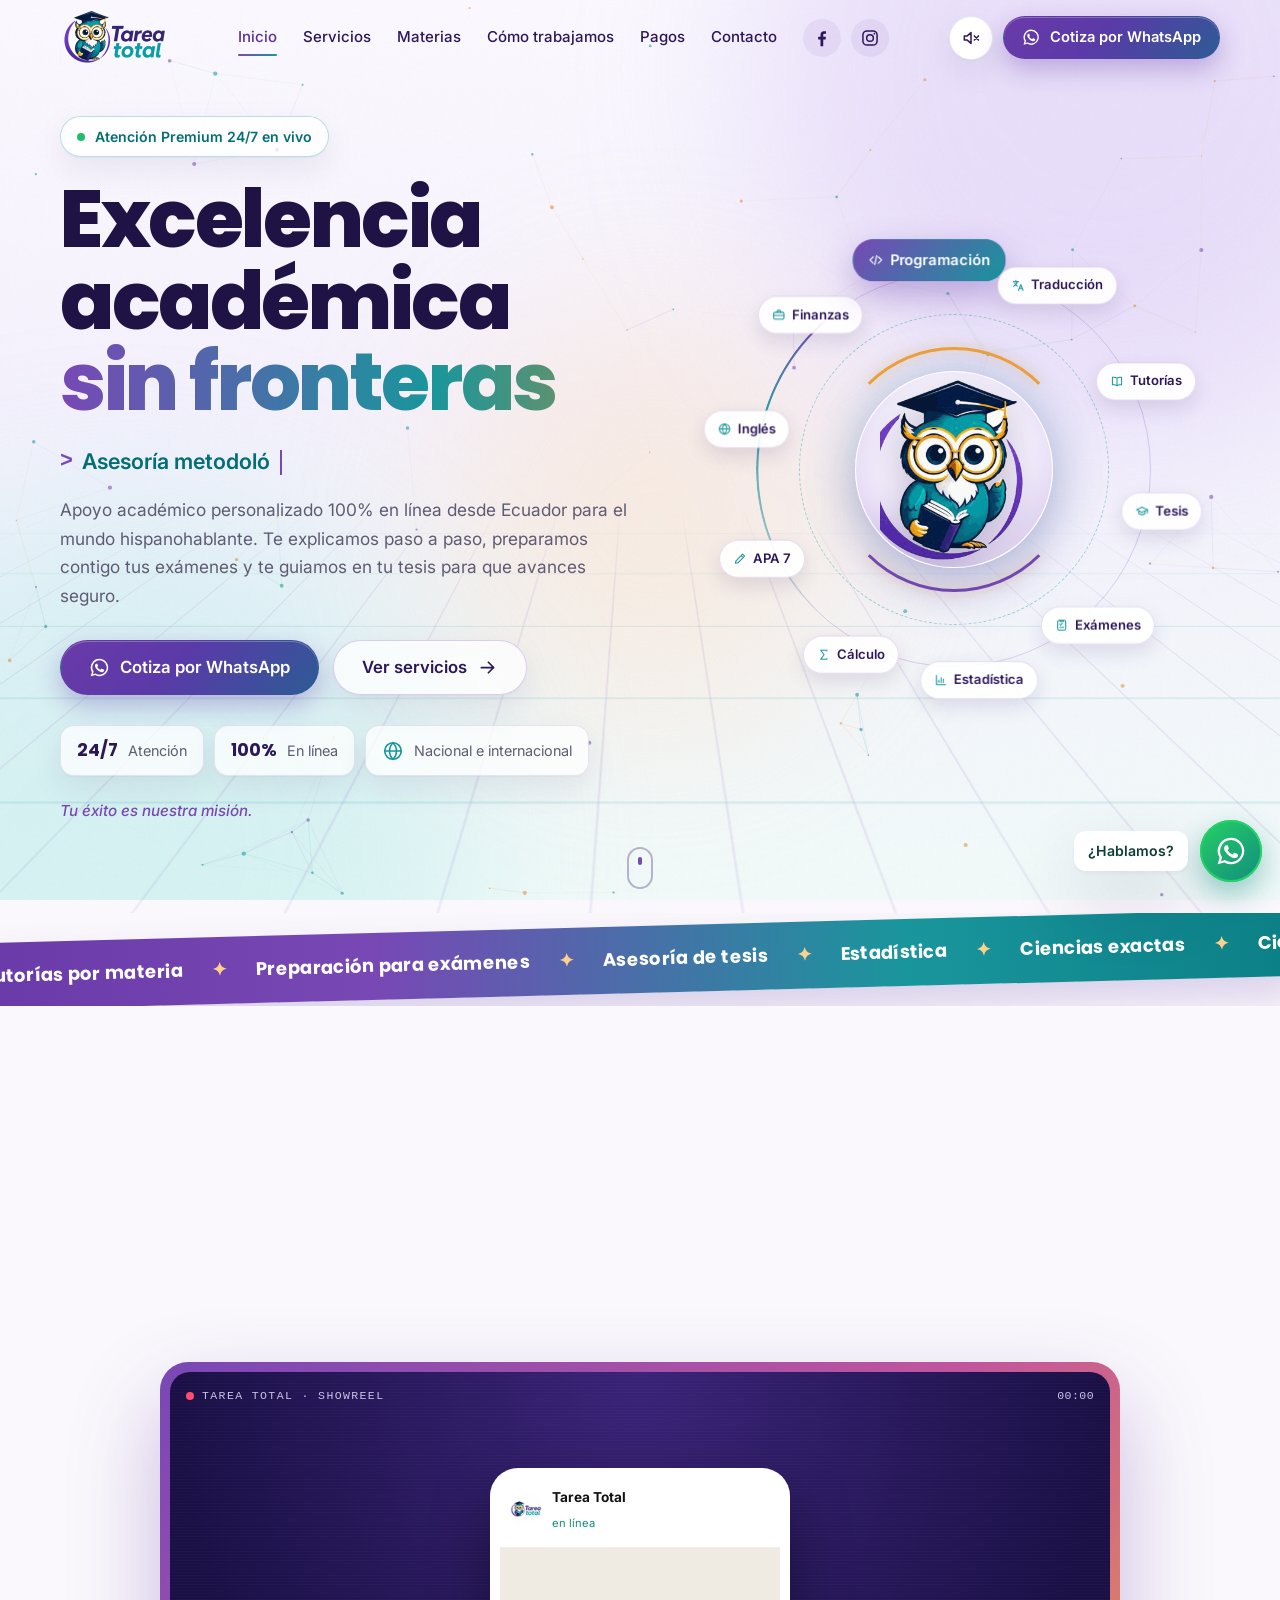
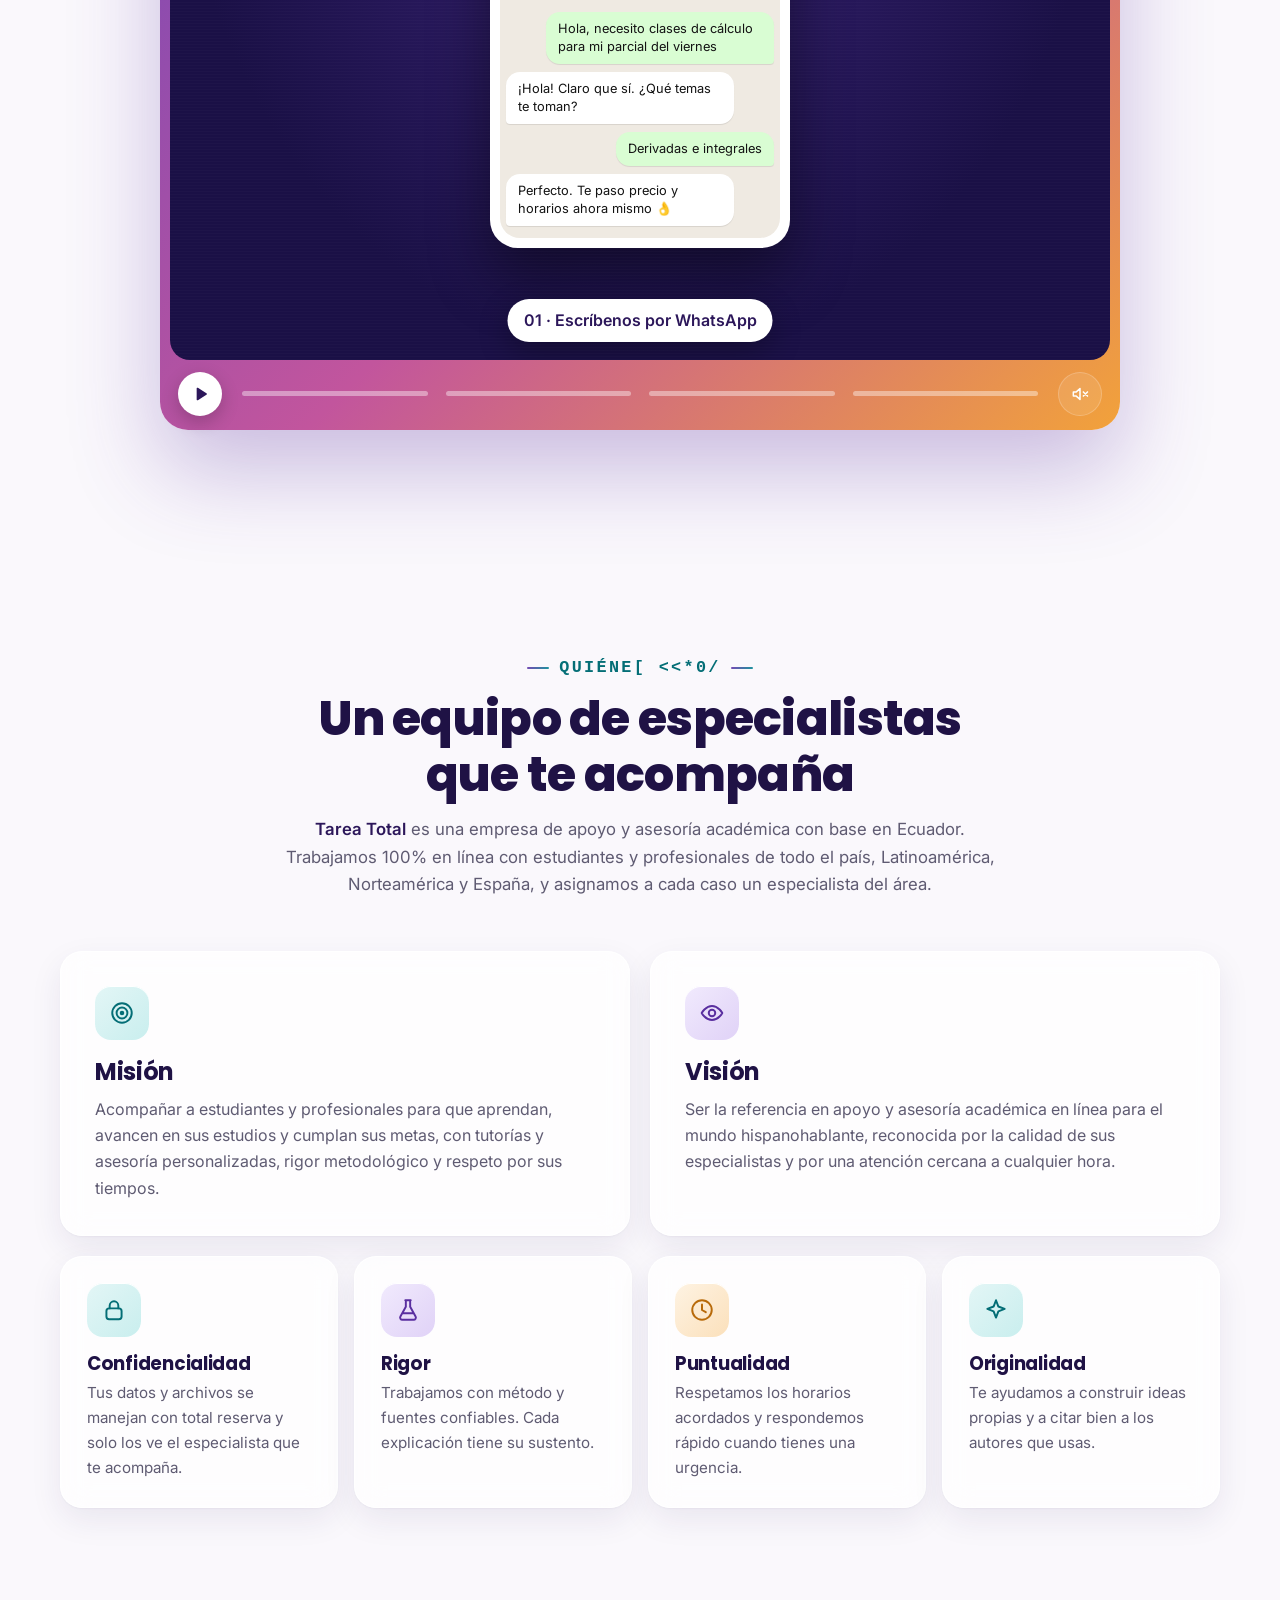
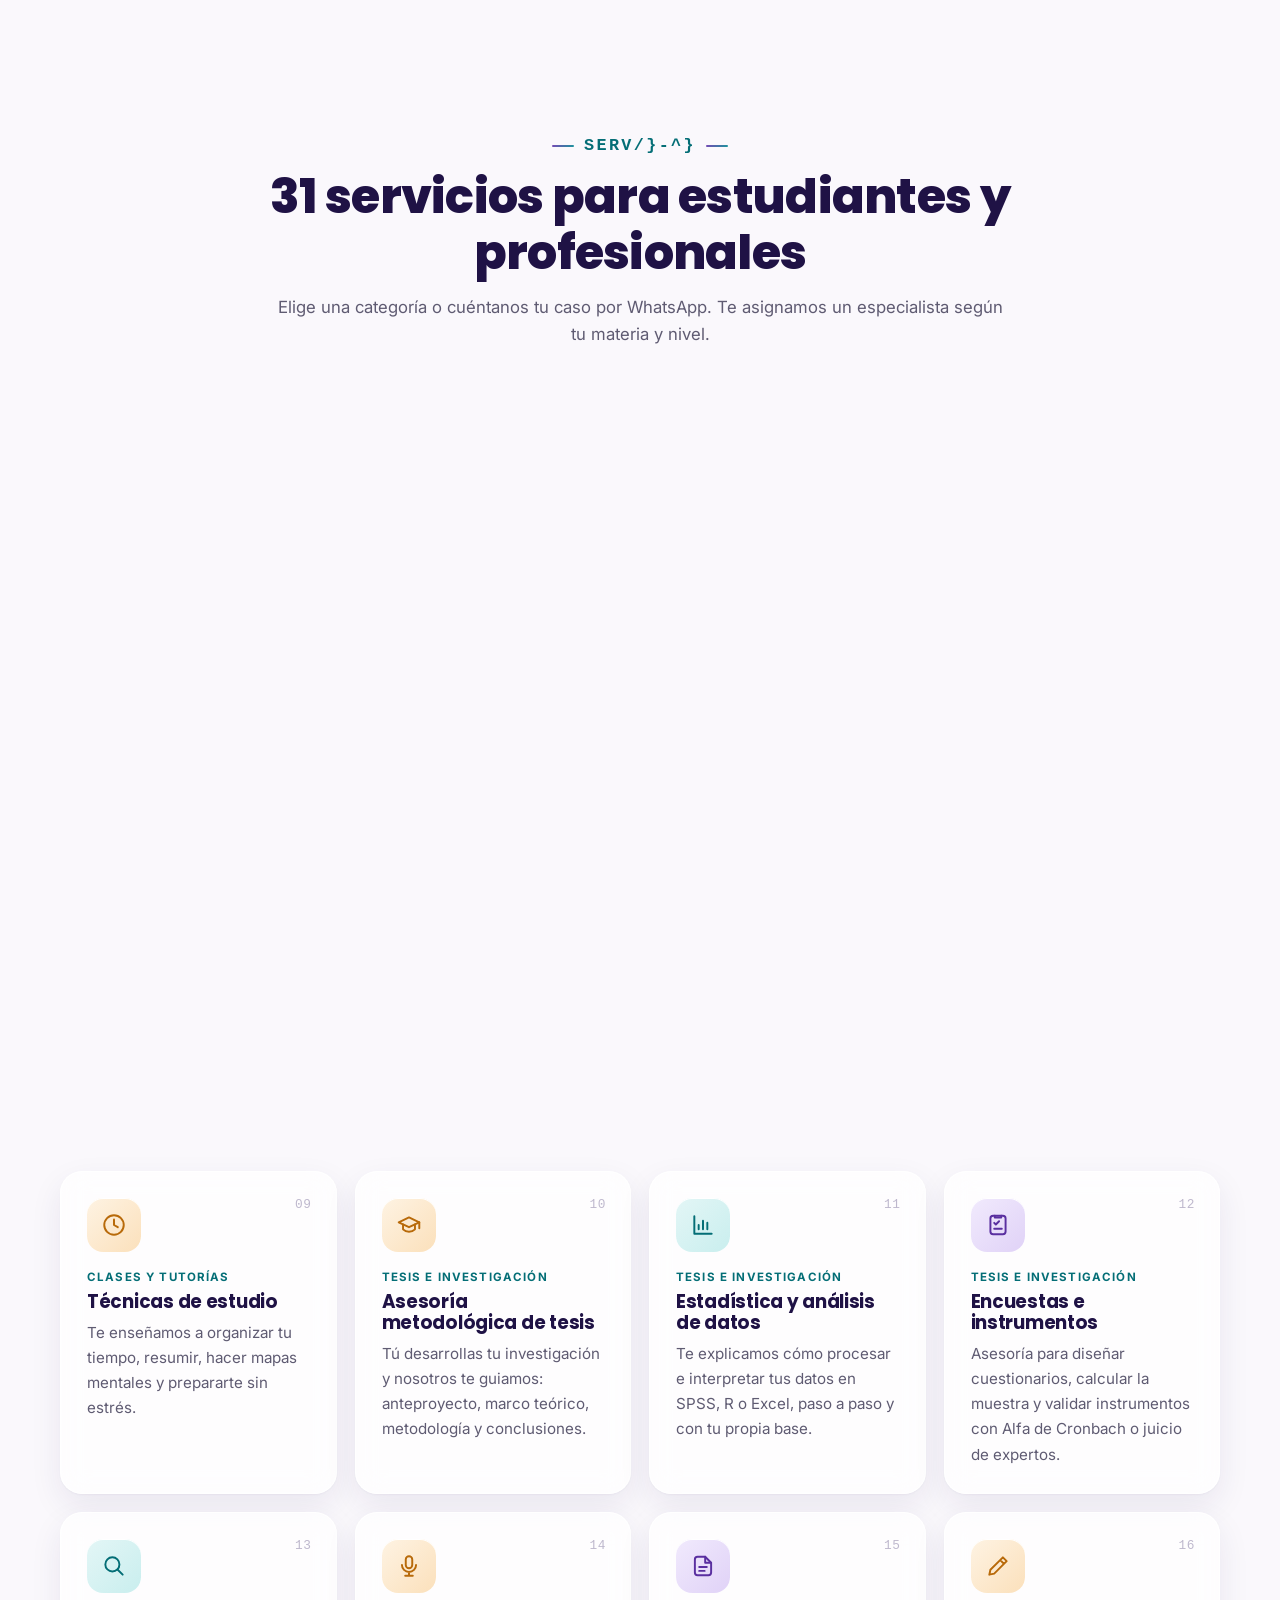
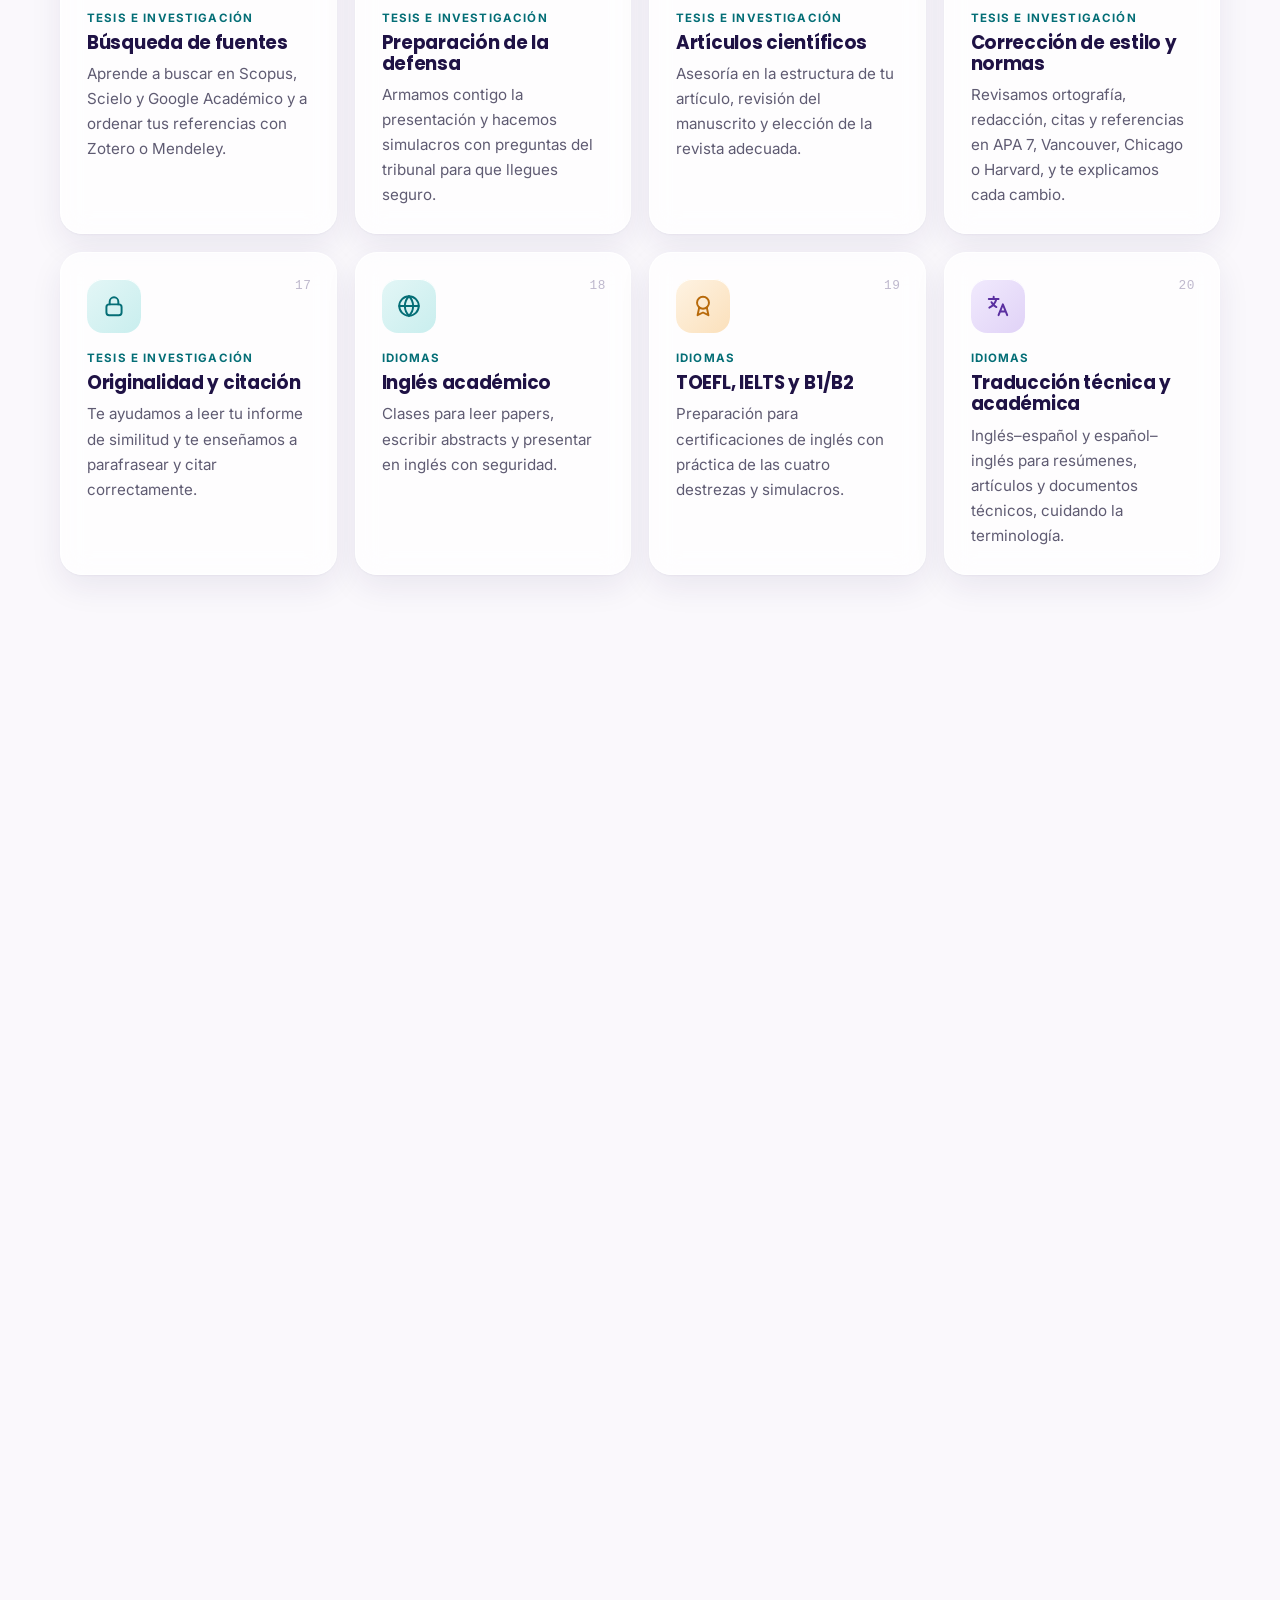
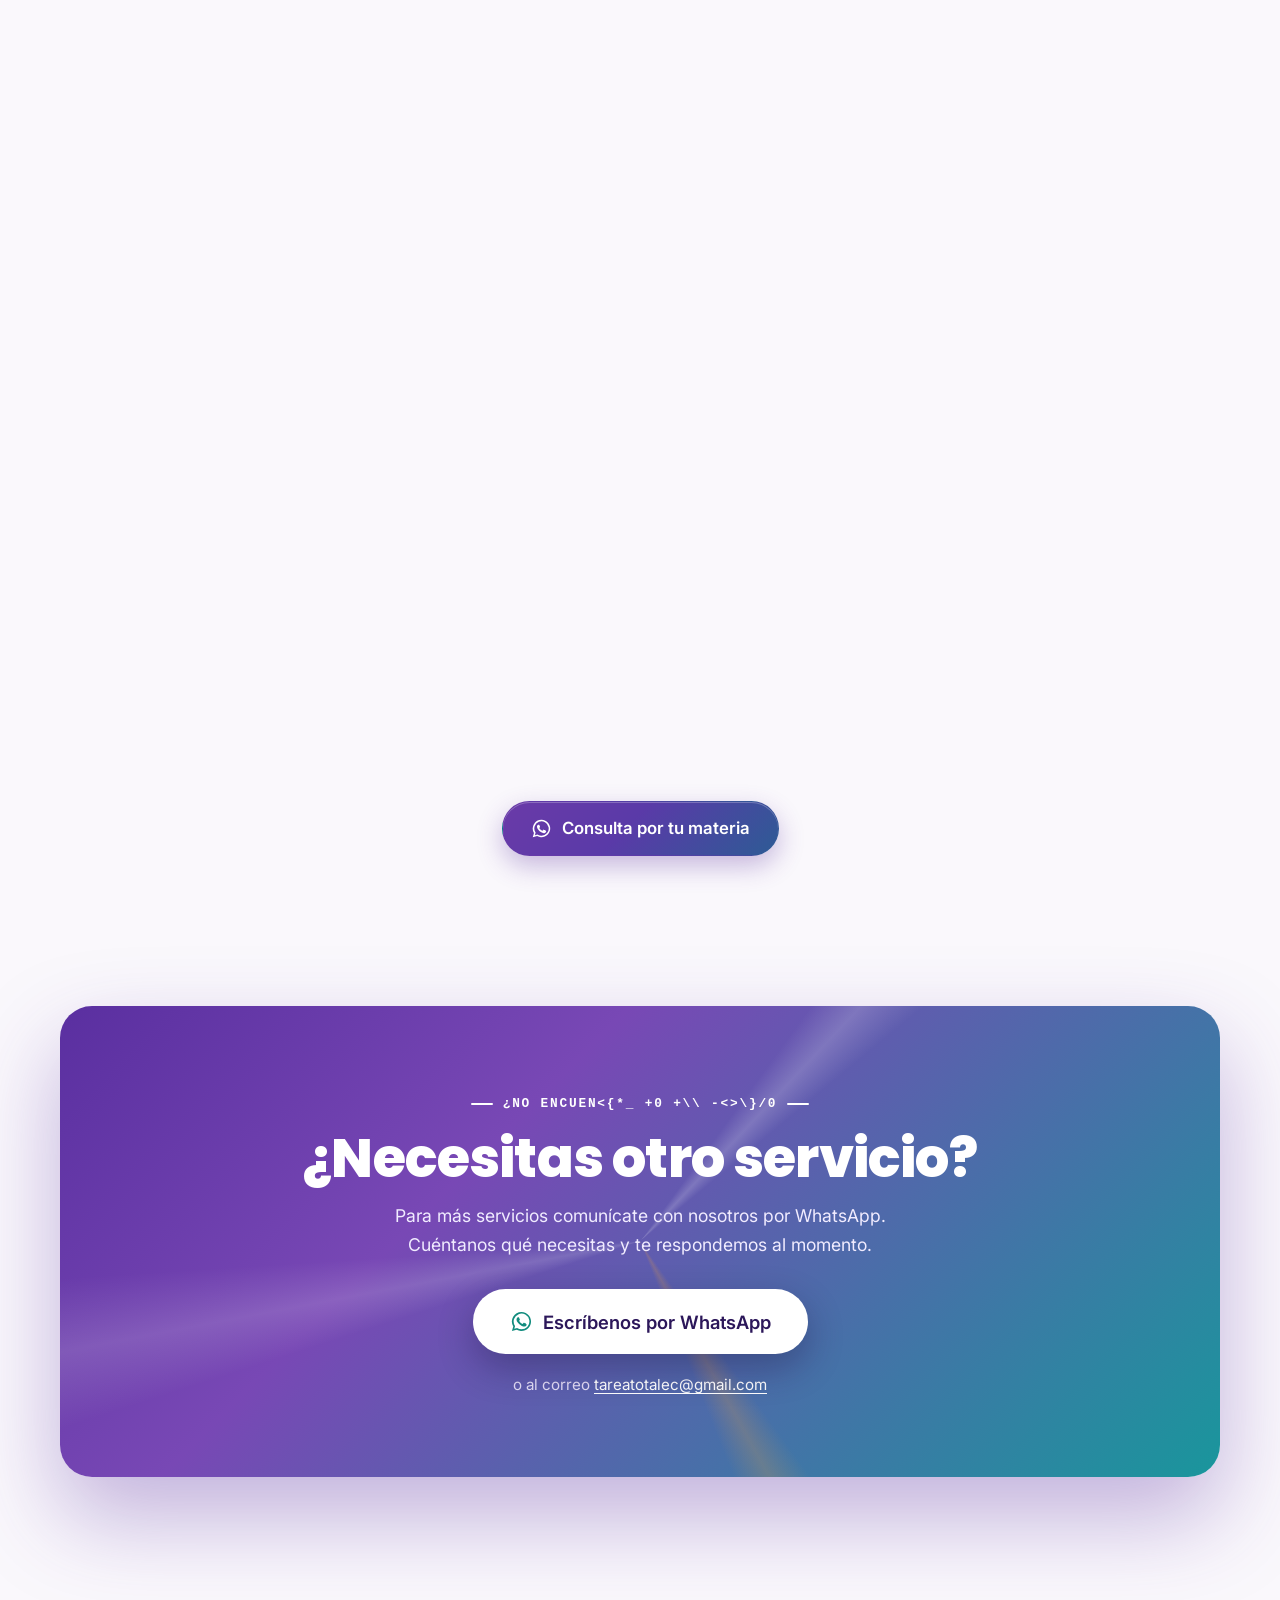
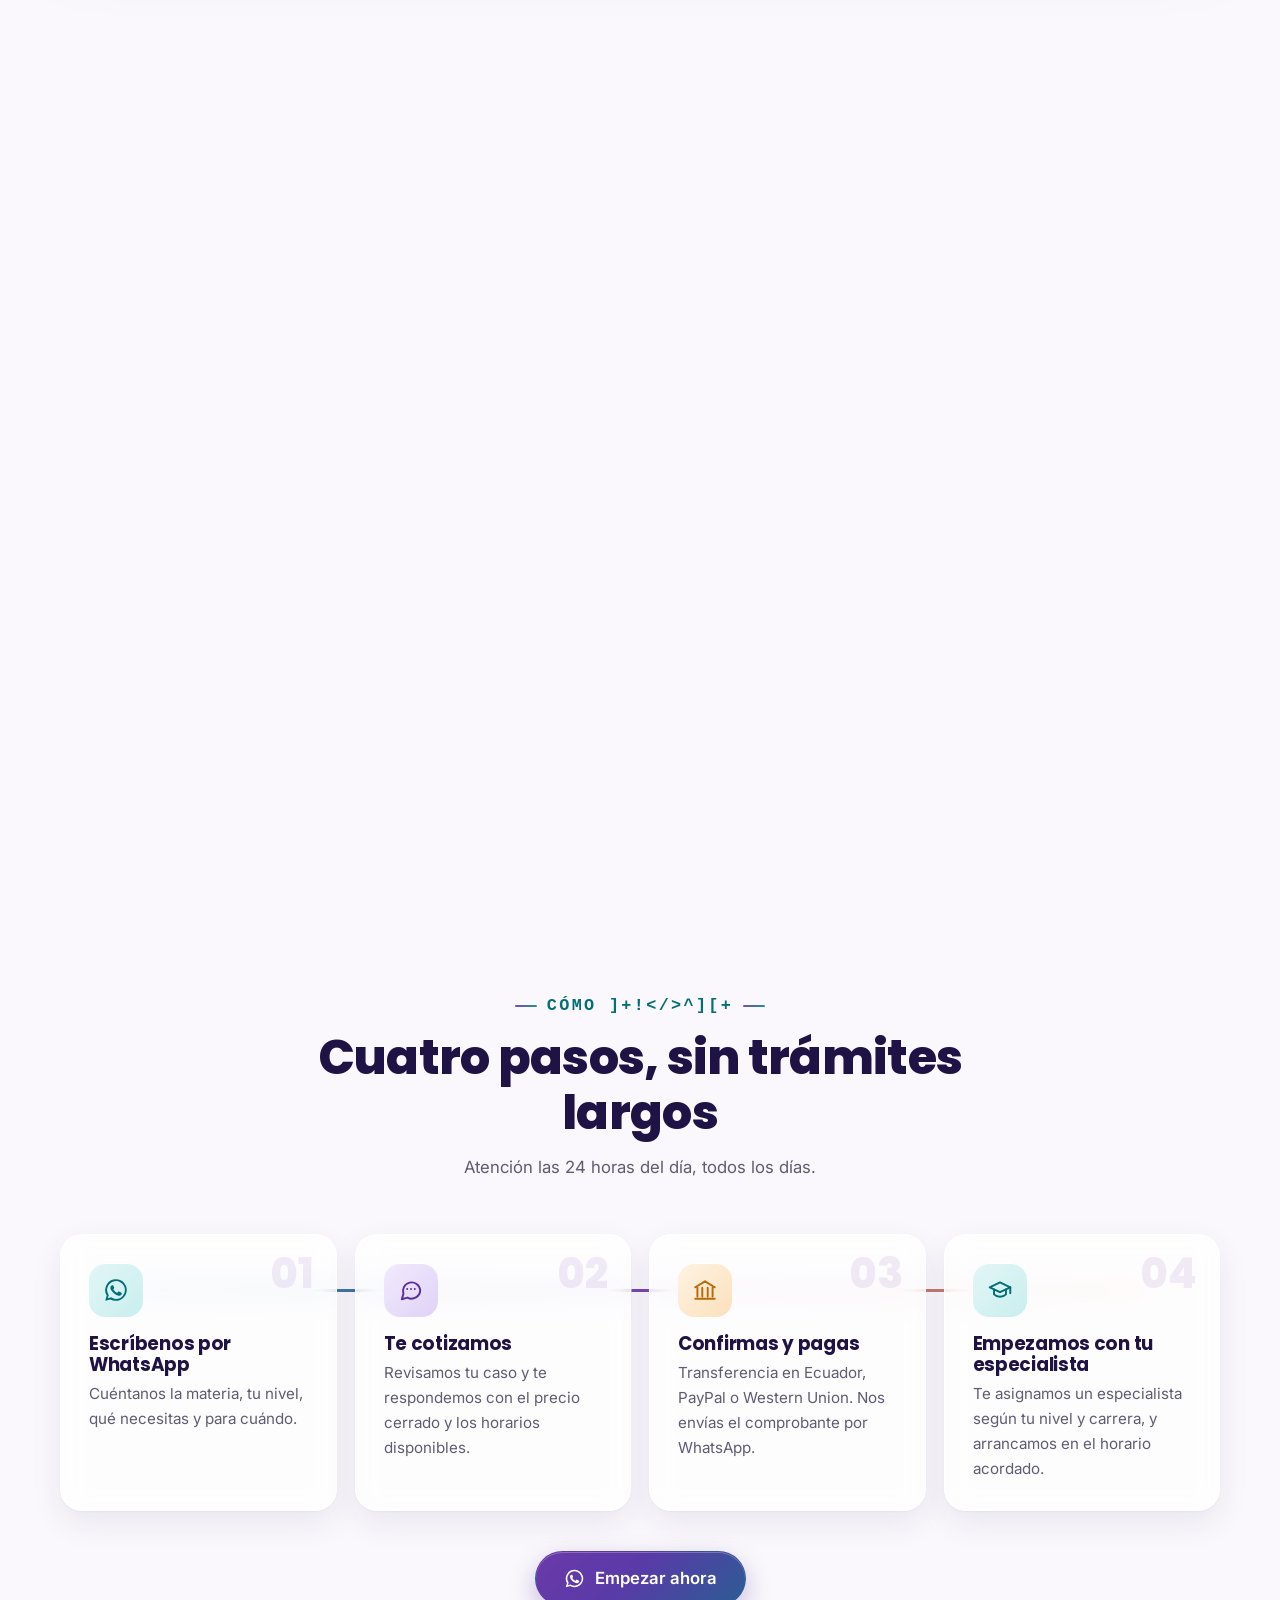
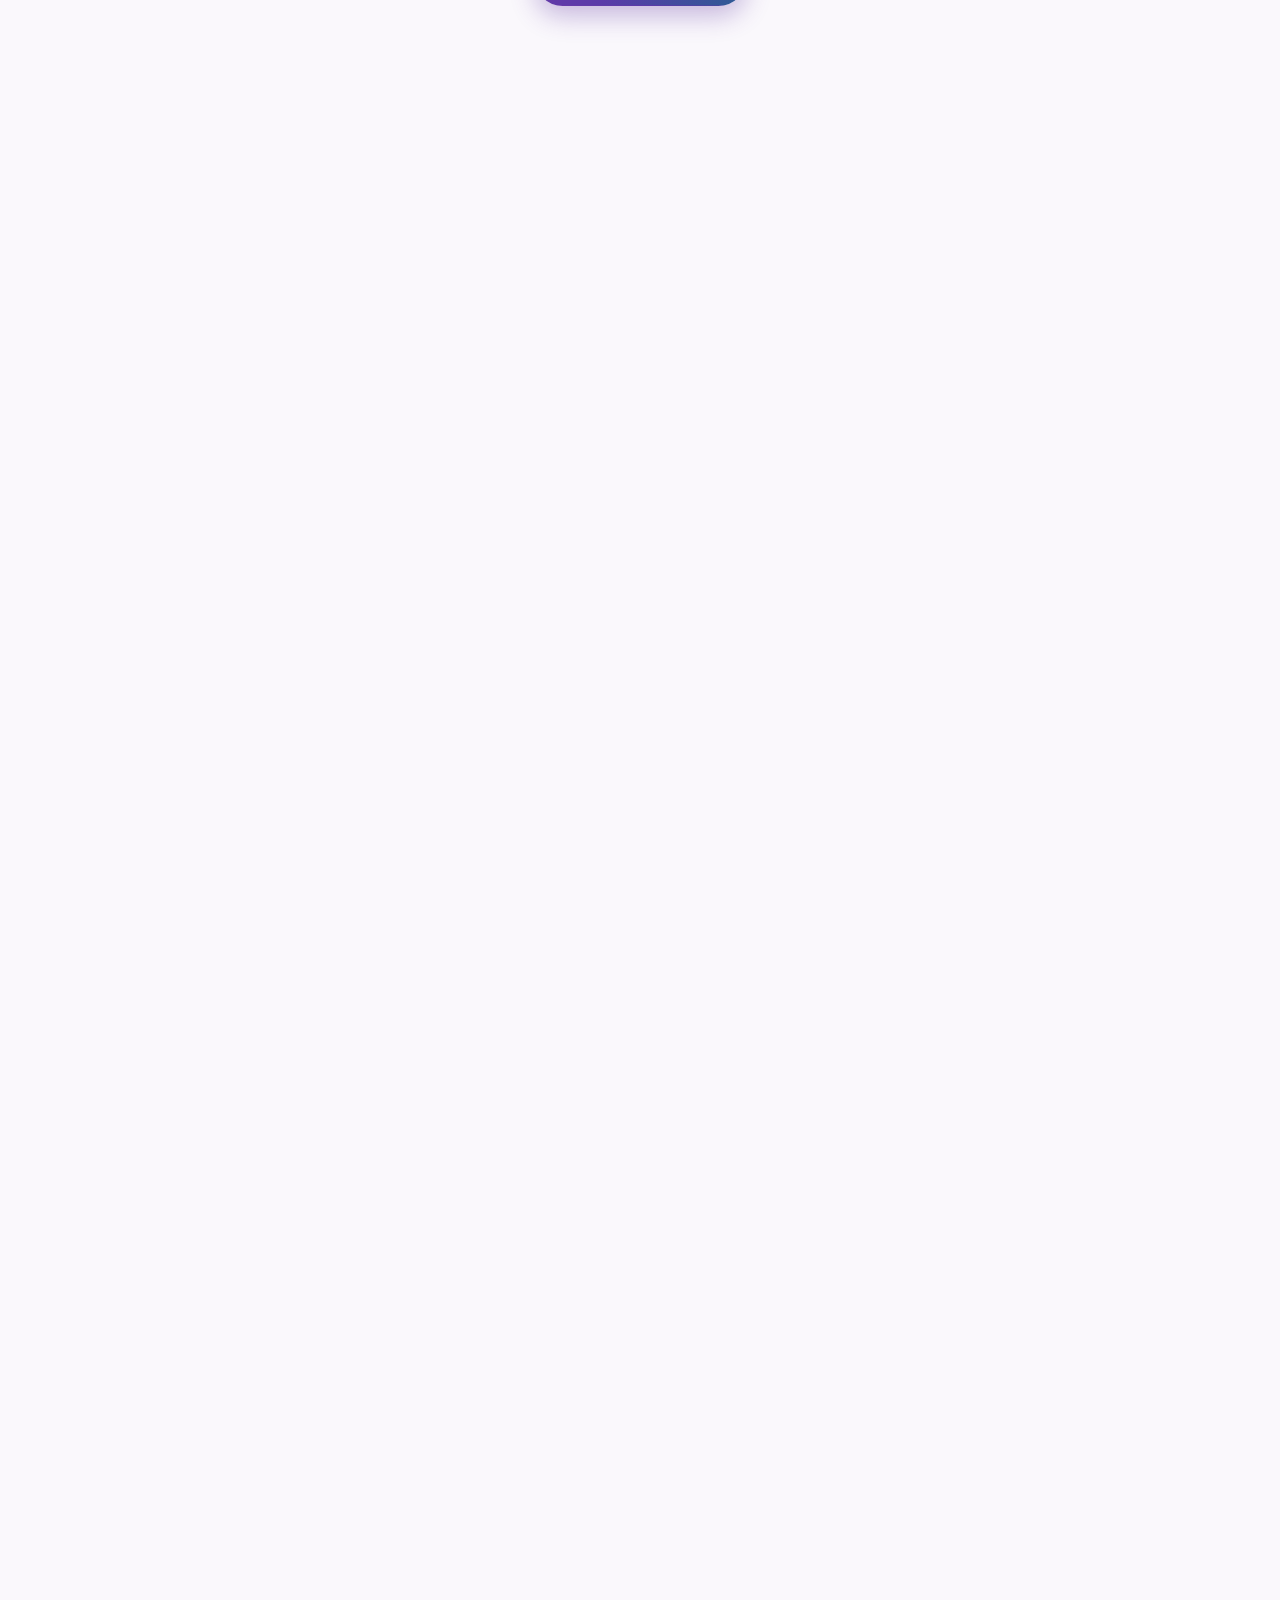
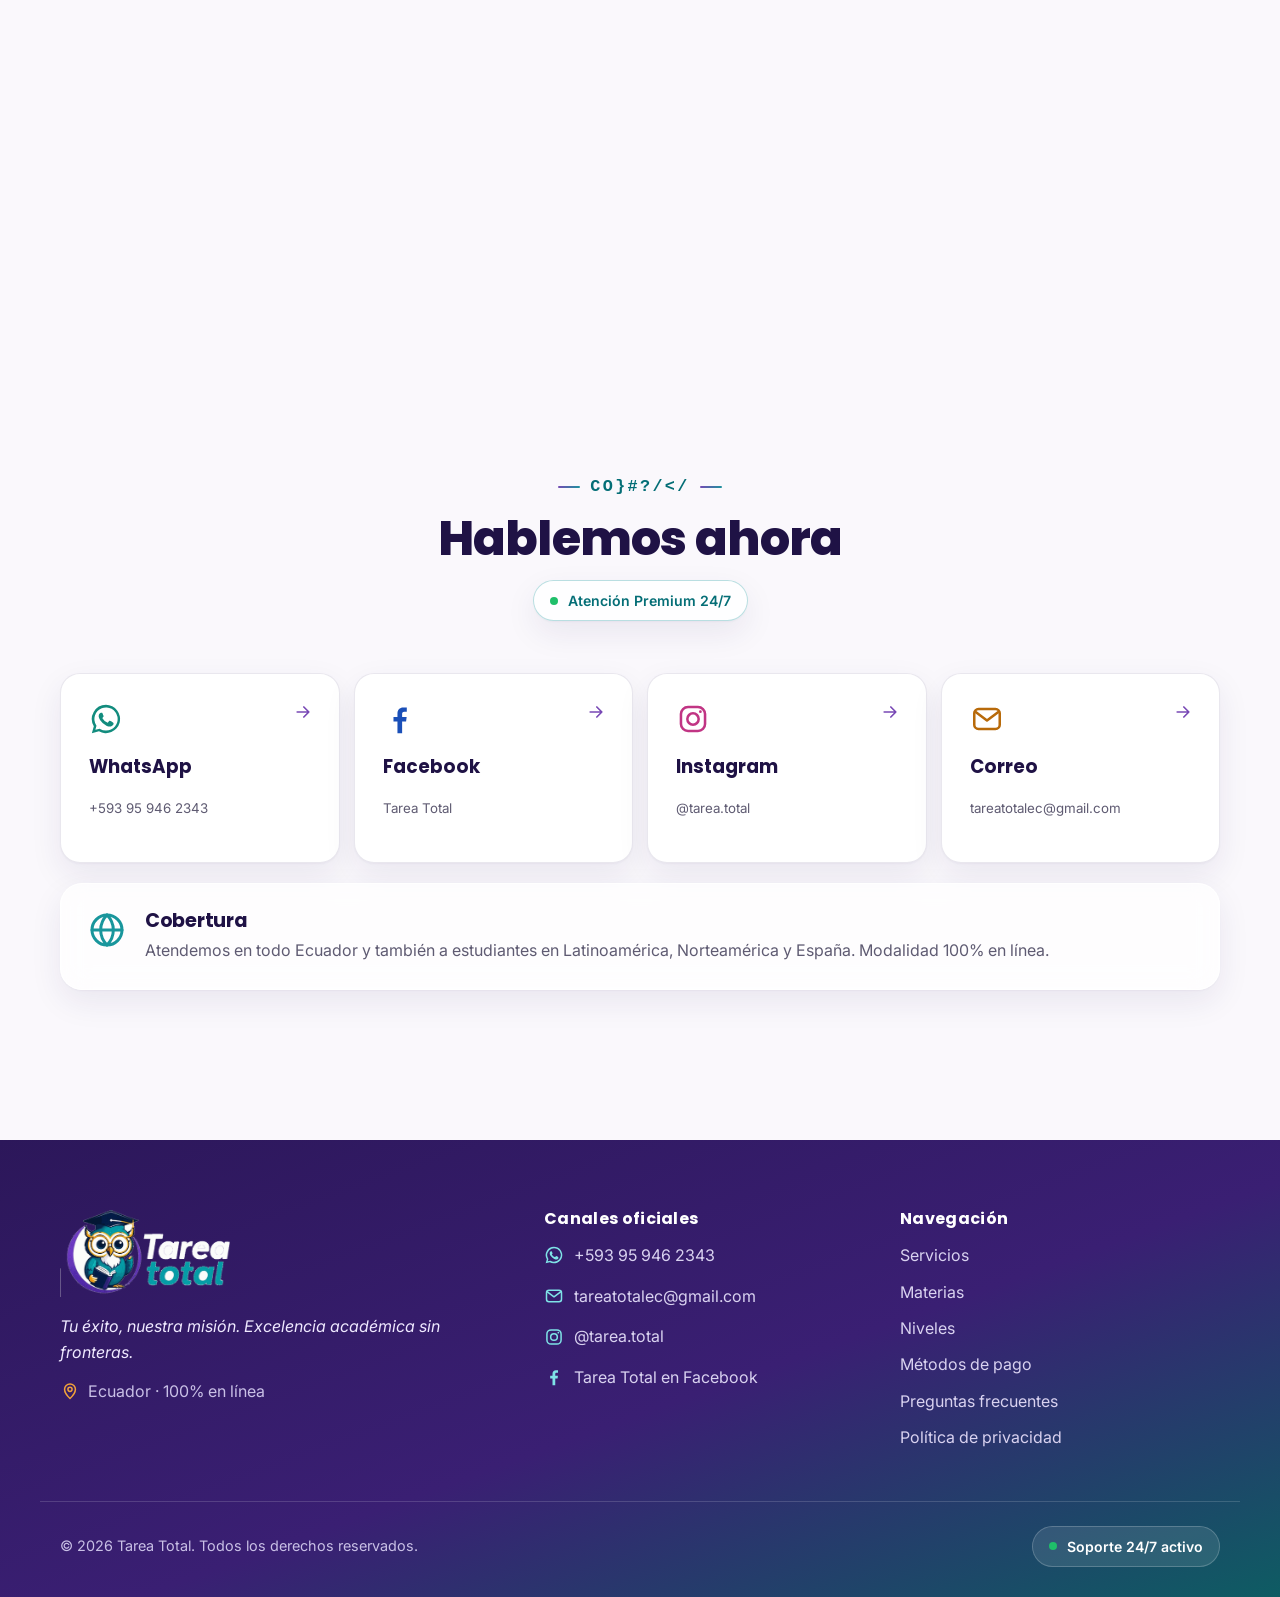
==== commit db529a00: "Medir clics a WhatsApp en Analytics y ajustar título y descripciones para Google Co-Authored-By: Cla" ====
--- a/index.html
+++ b/index.html
@@ -3,8 +3,8 @@
 <head>
   <meta charset="UTF-8">
   <meta name="viewport" content="width=device-width, initial-scale=1">
-  <title>Tarea Total | Tutorías y asesoría académica en línea · Ecuador</title>
-  <meta name="description" content="Tutorías personalizadas, preparación para exámenes, asesoría metodológica de tesis, estadística, inglés académico y más. 100% en línea desde Ecuador para todo el mundo. Escríbenos por WhatsApp 24/7.">
+  <title>Tutorías y asesoría académica en línea | Tarea Total Ecuador</title>
+  <meta name="description" content="Tutorías personalizadas, preparación para exámenes, asesoría de tesis, estadística e inglés. Clases 100% en línea desde Ecuador. Escríbenos por WhatsApp 24/7.">
   <meta name="theme-color" content="#7848B5">
   <meta property="og:type" content="website">
   <meta property="og:locale" content="es_EC">
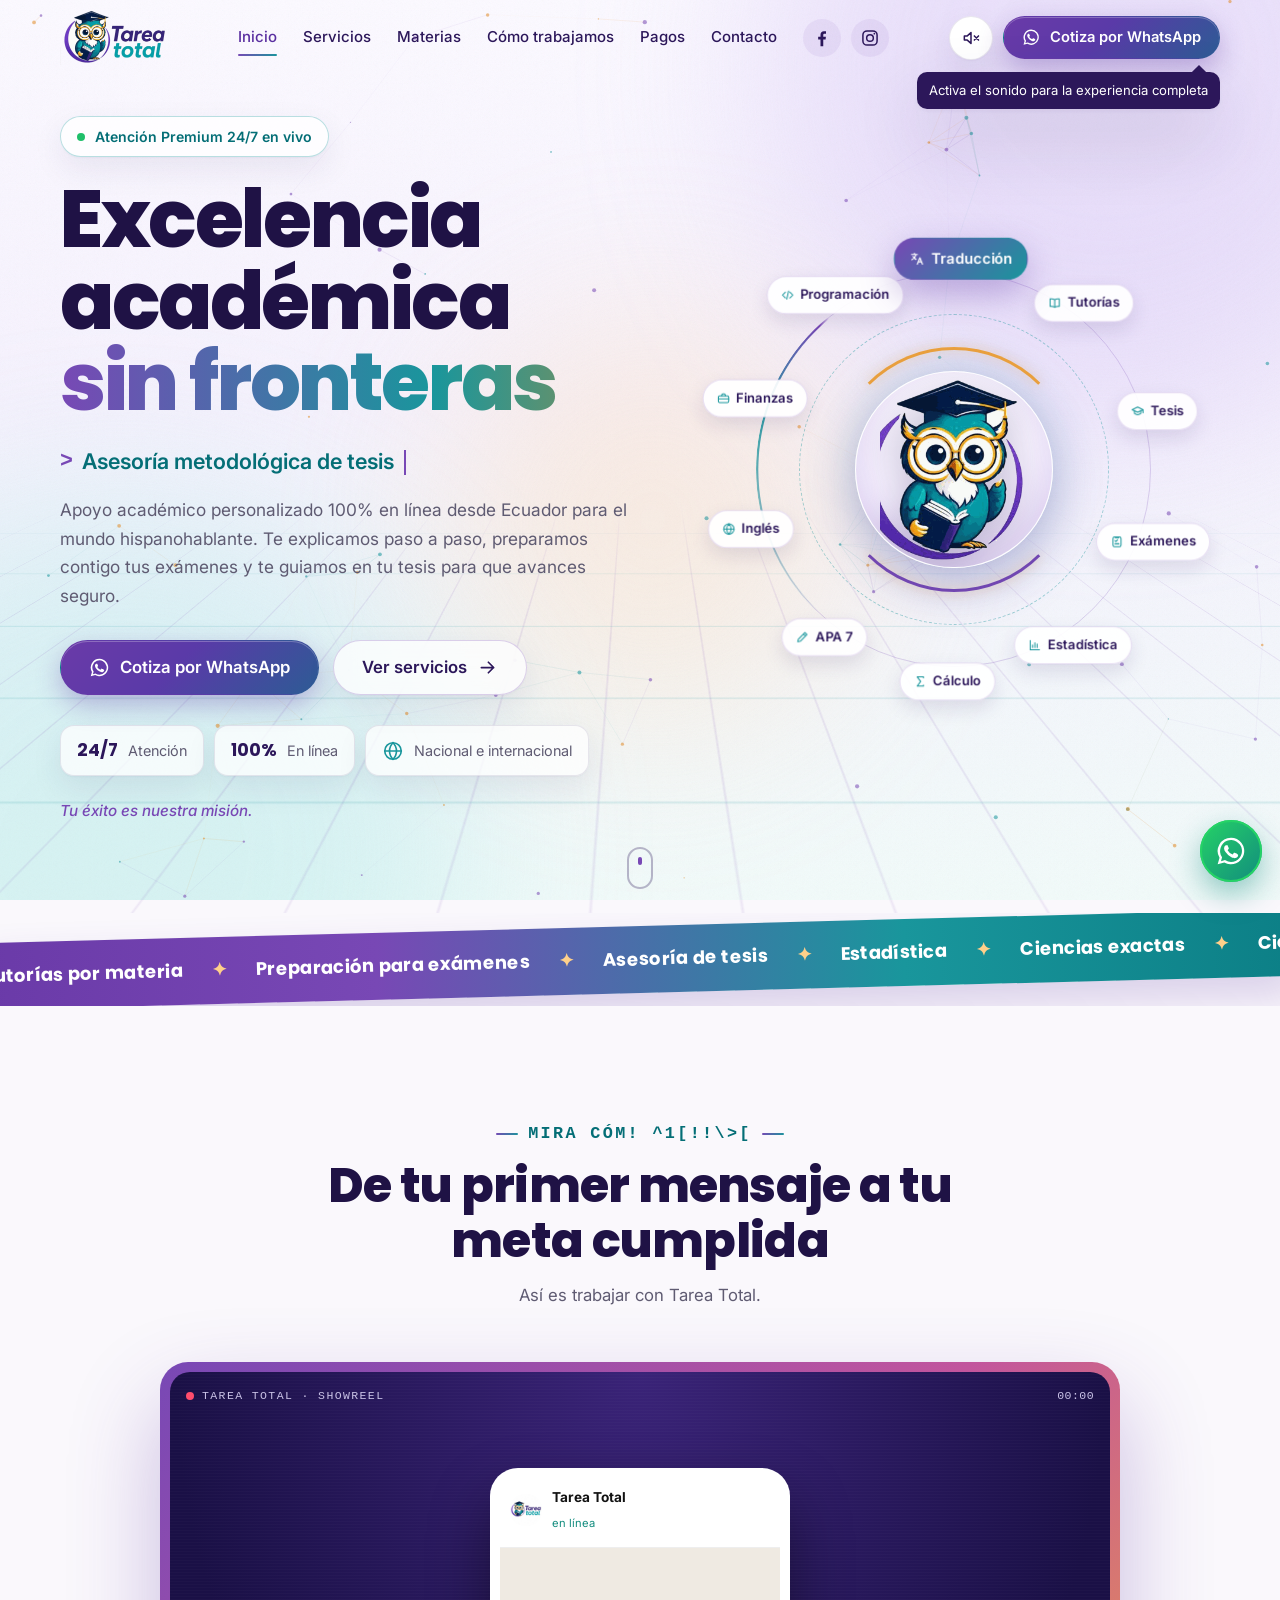
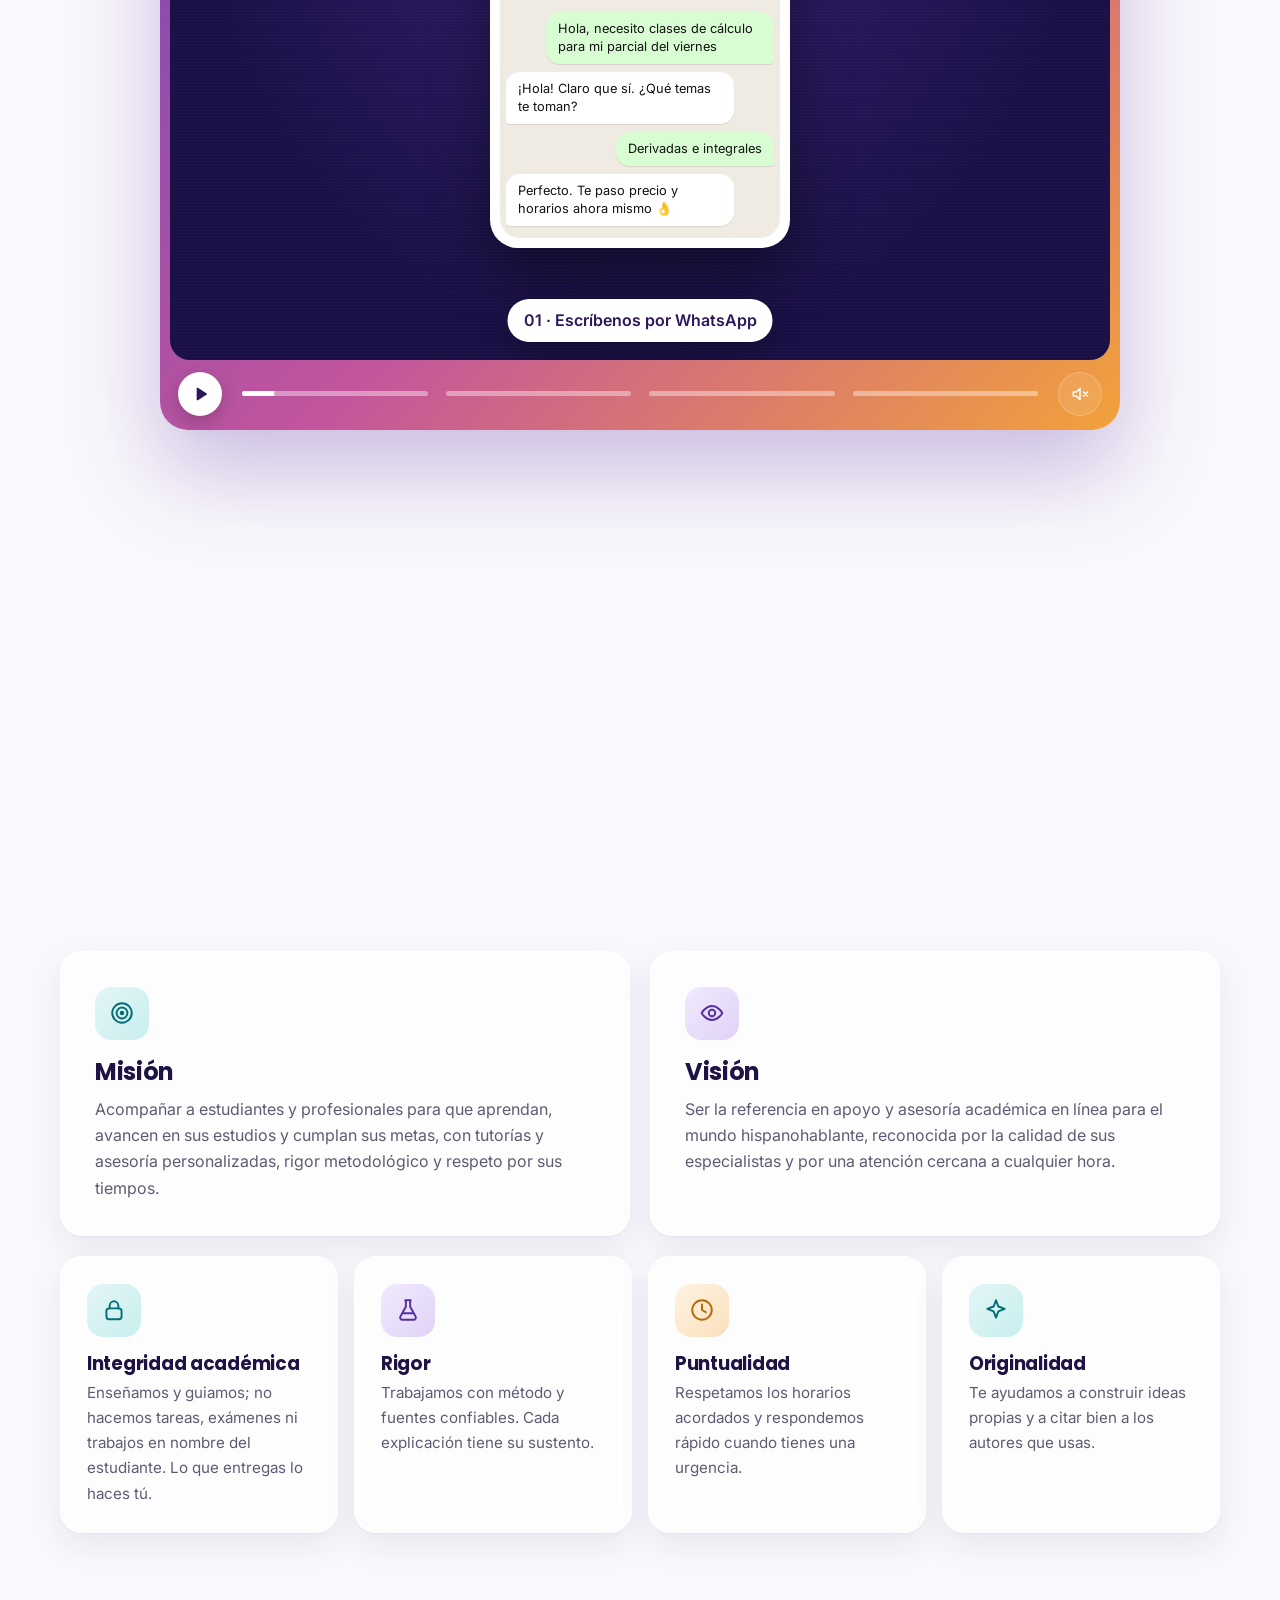
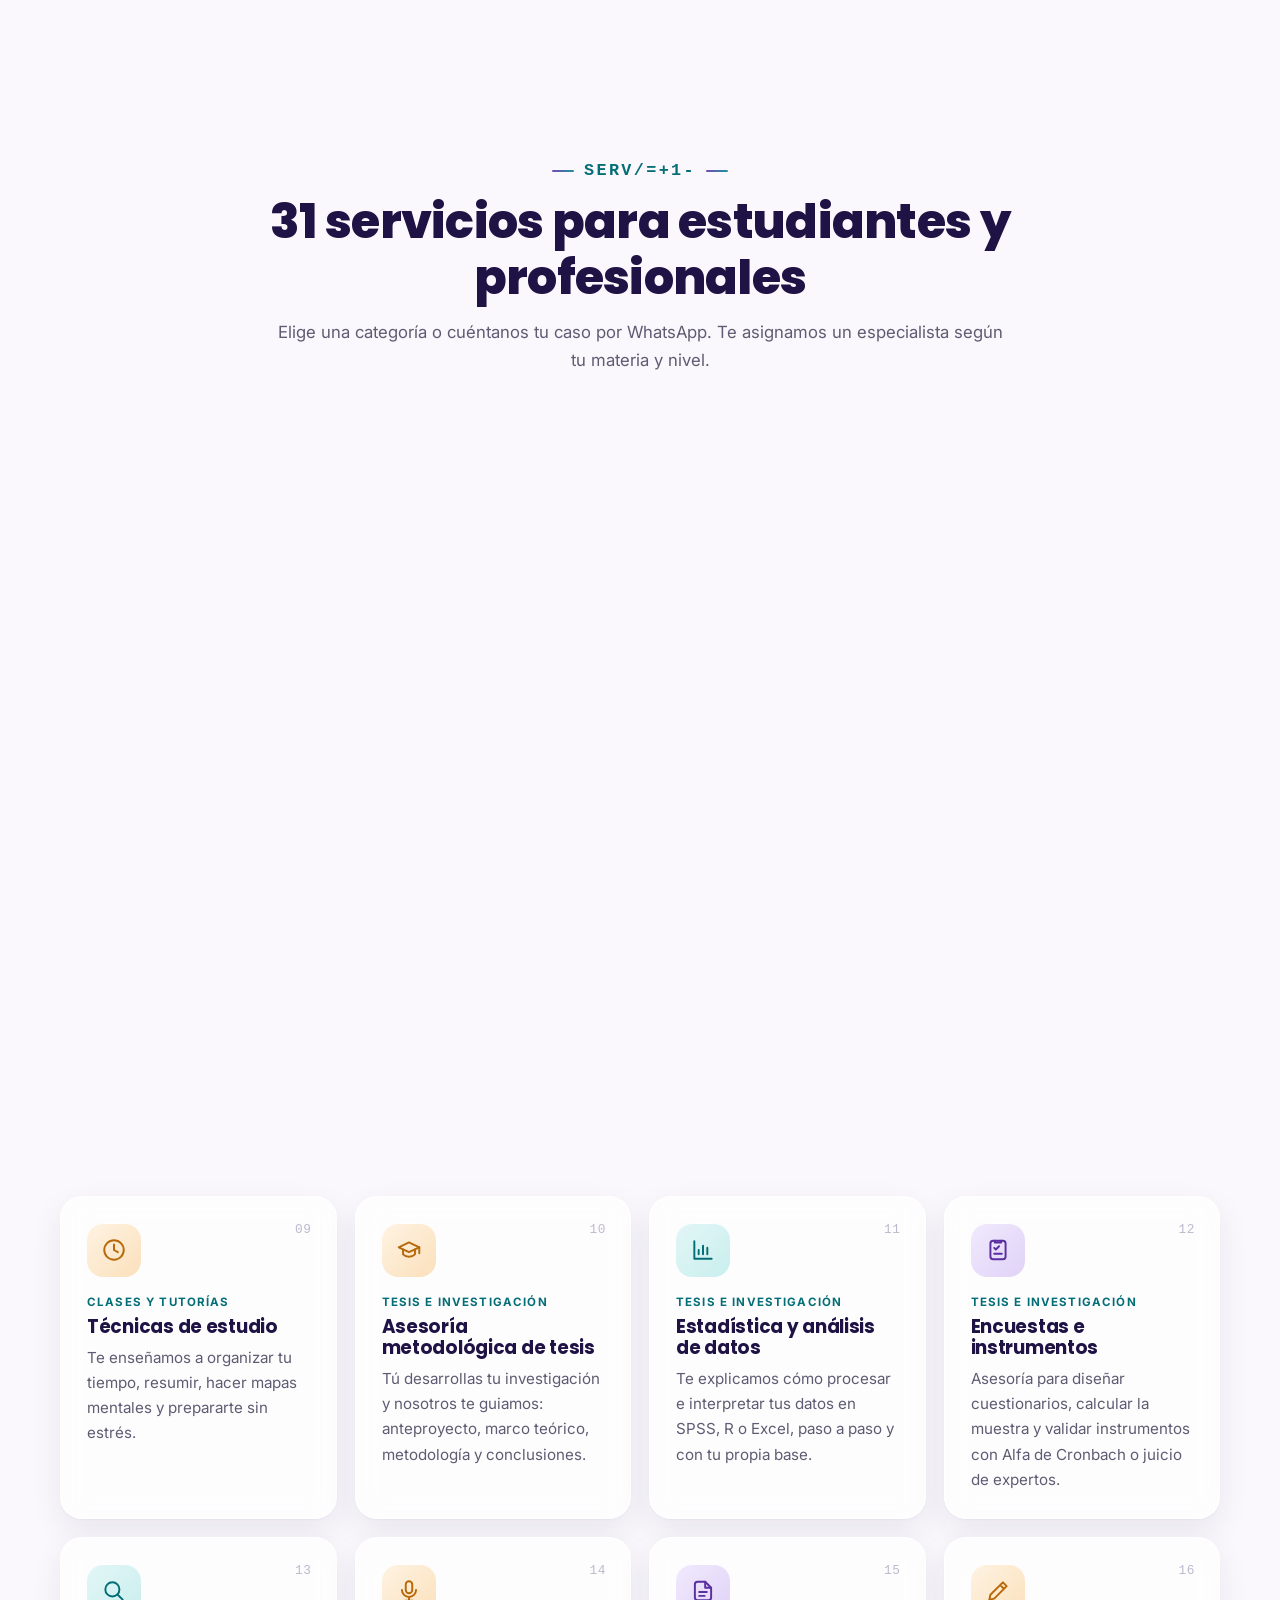
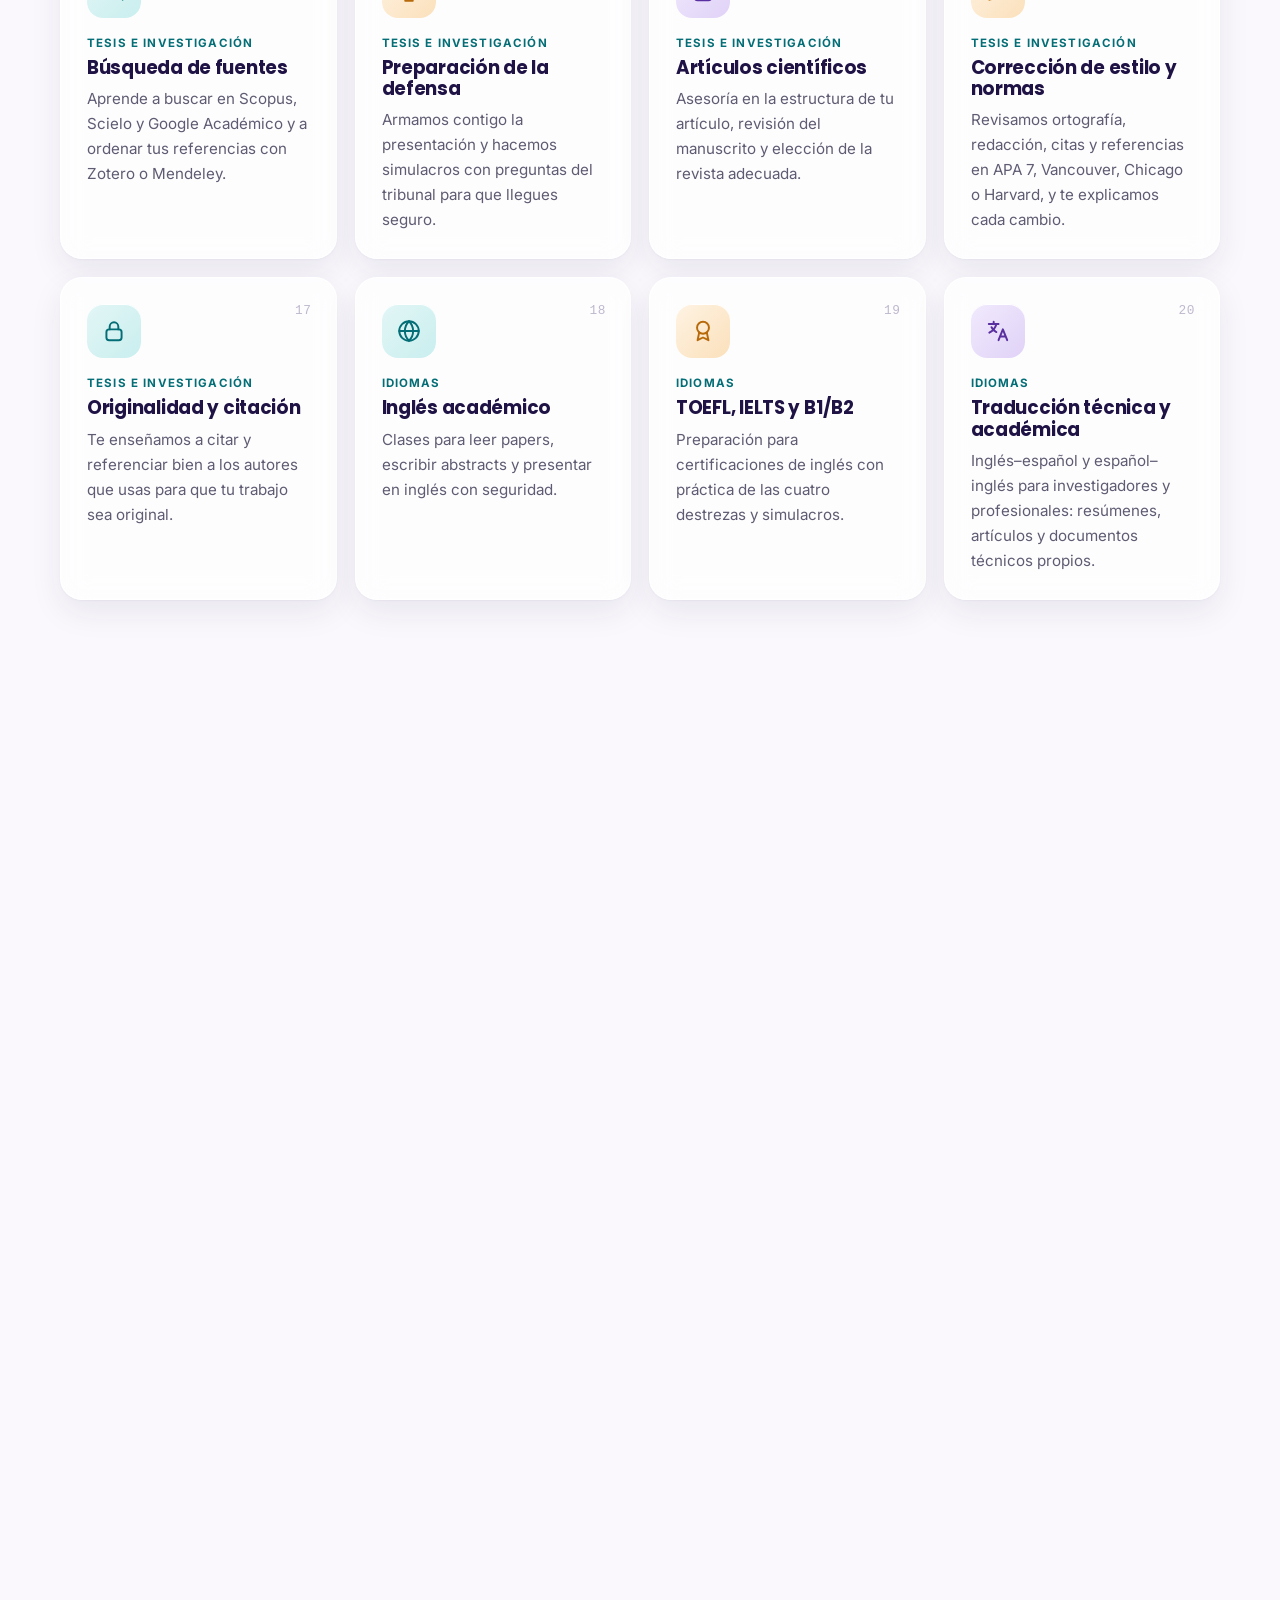
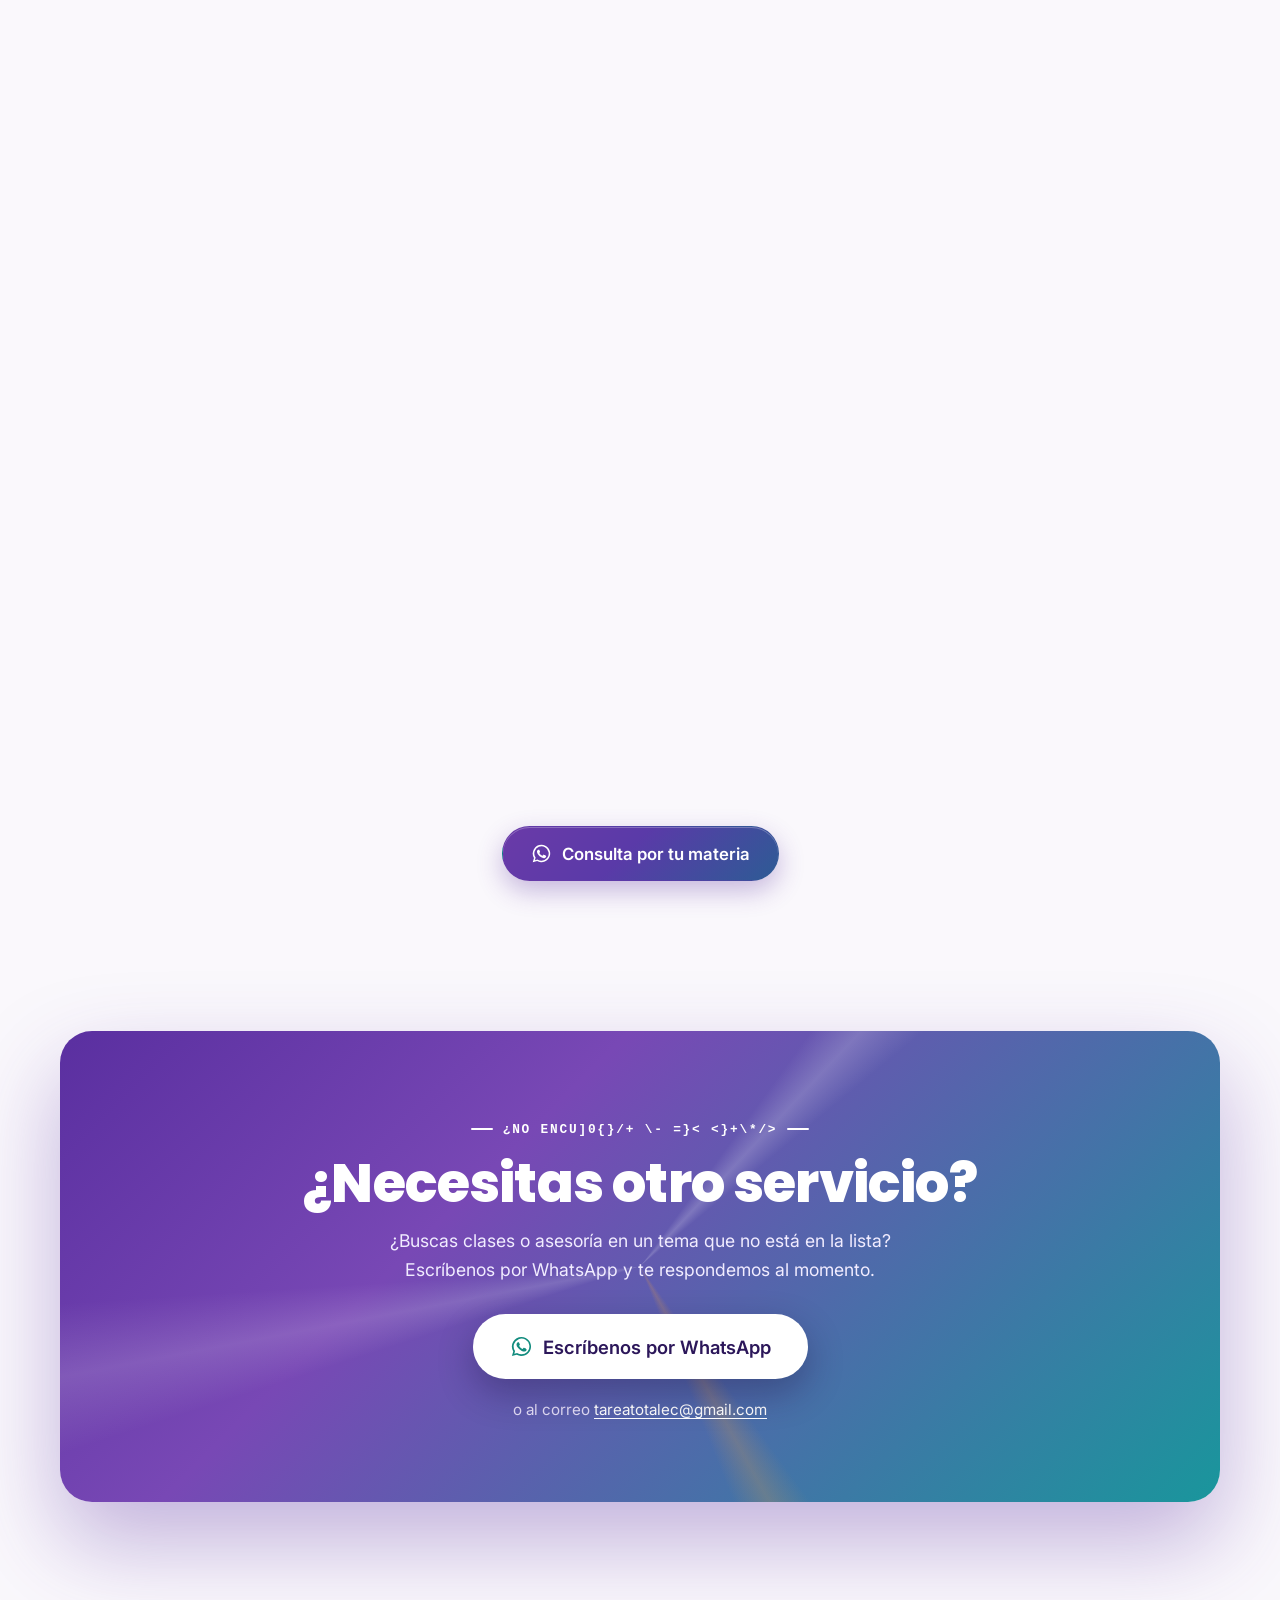
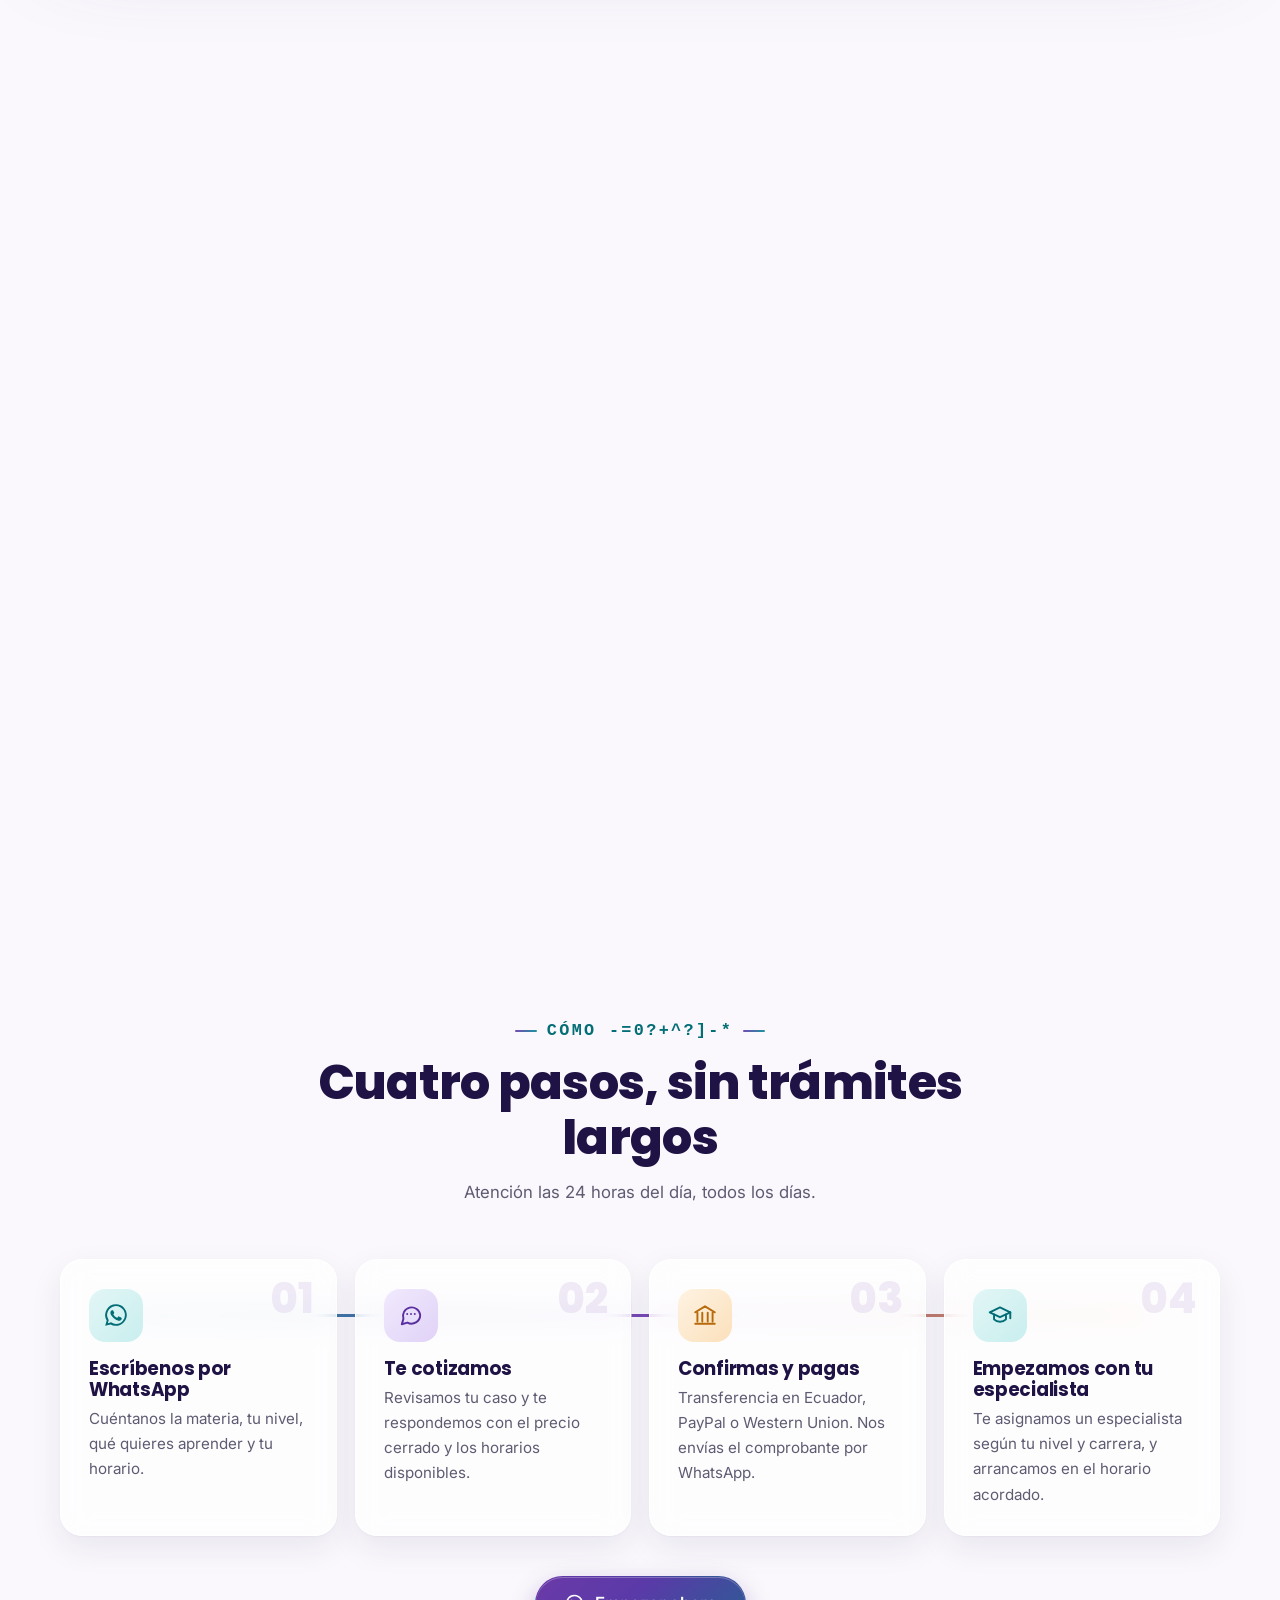
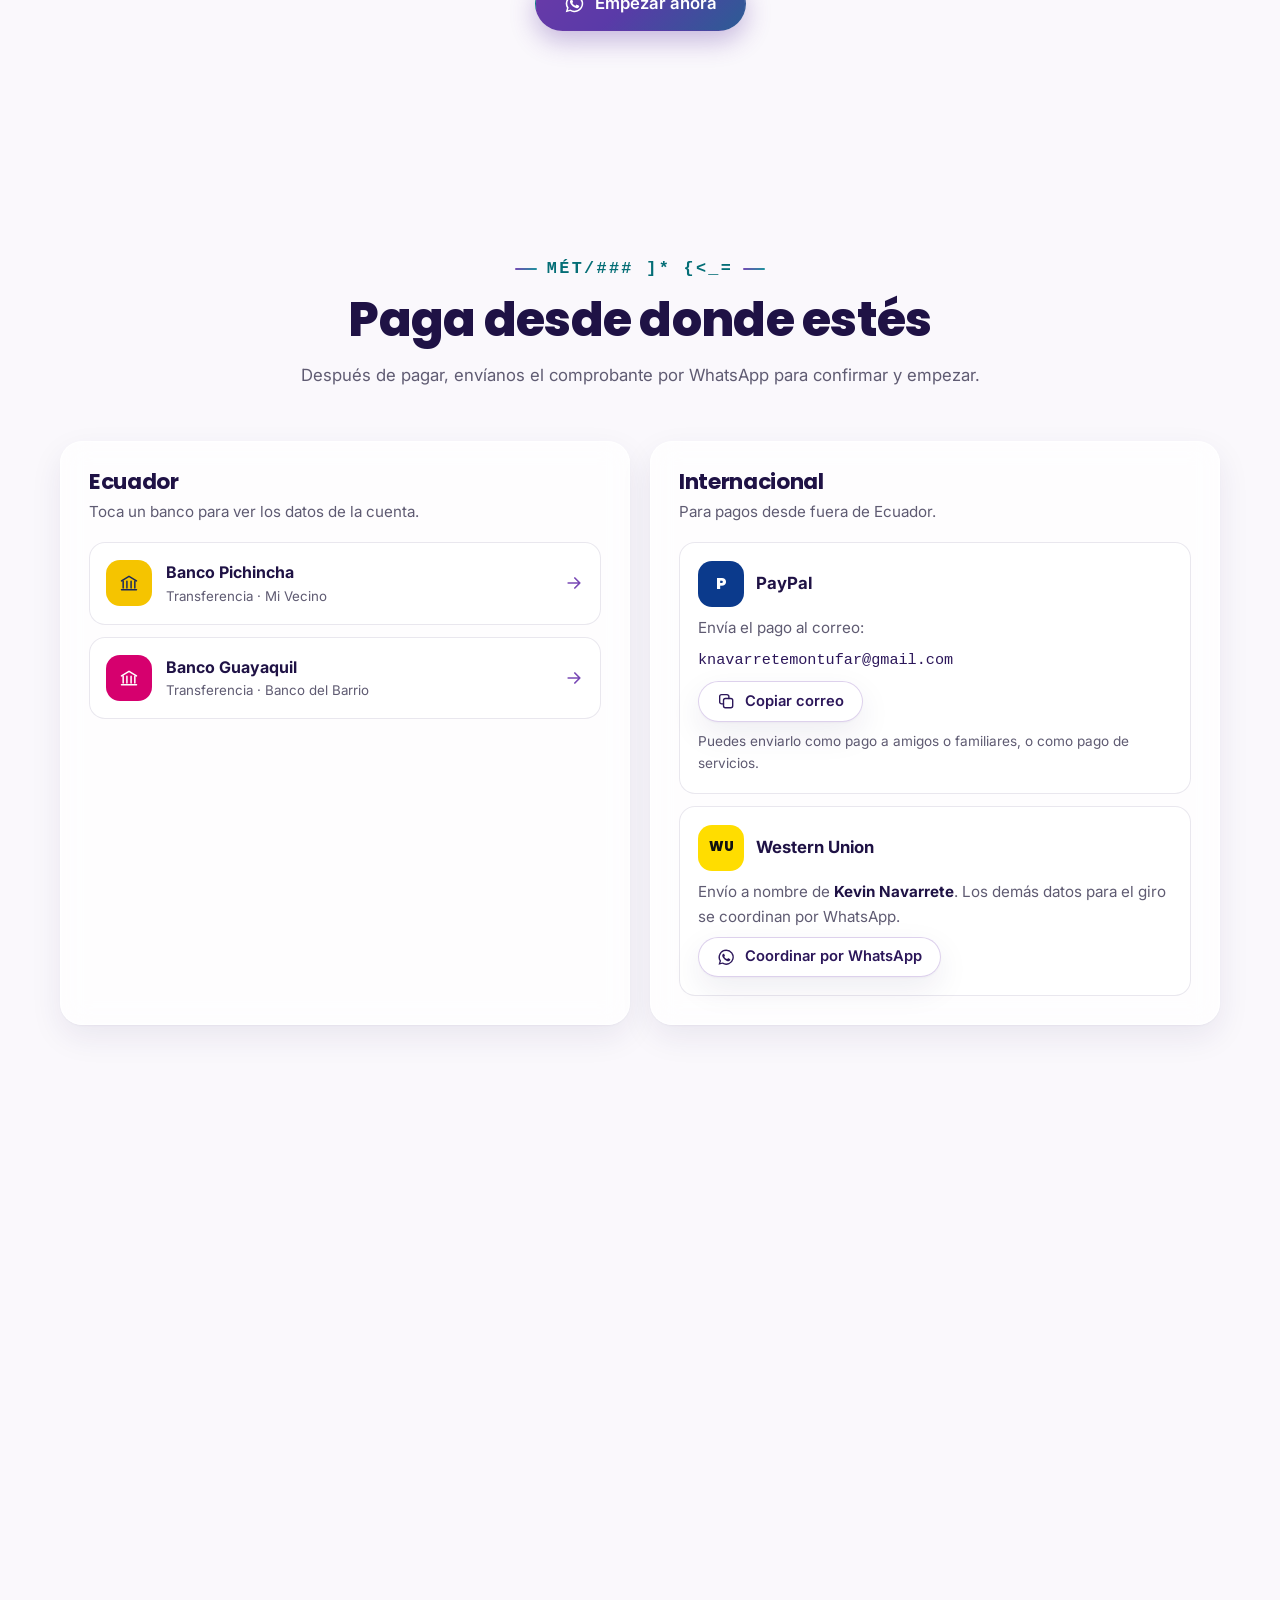
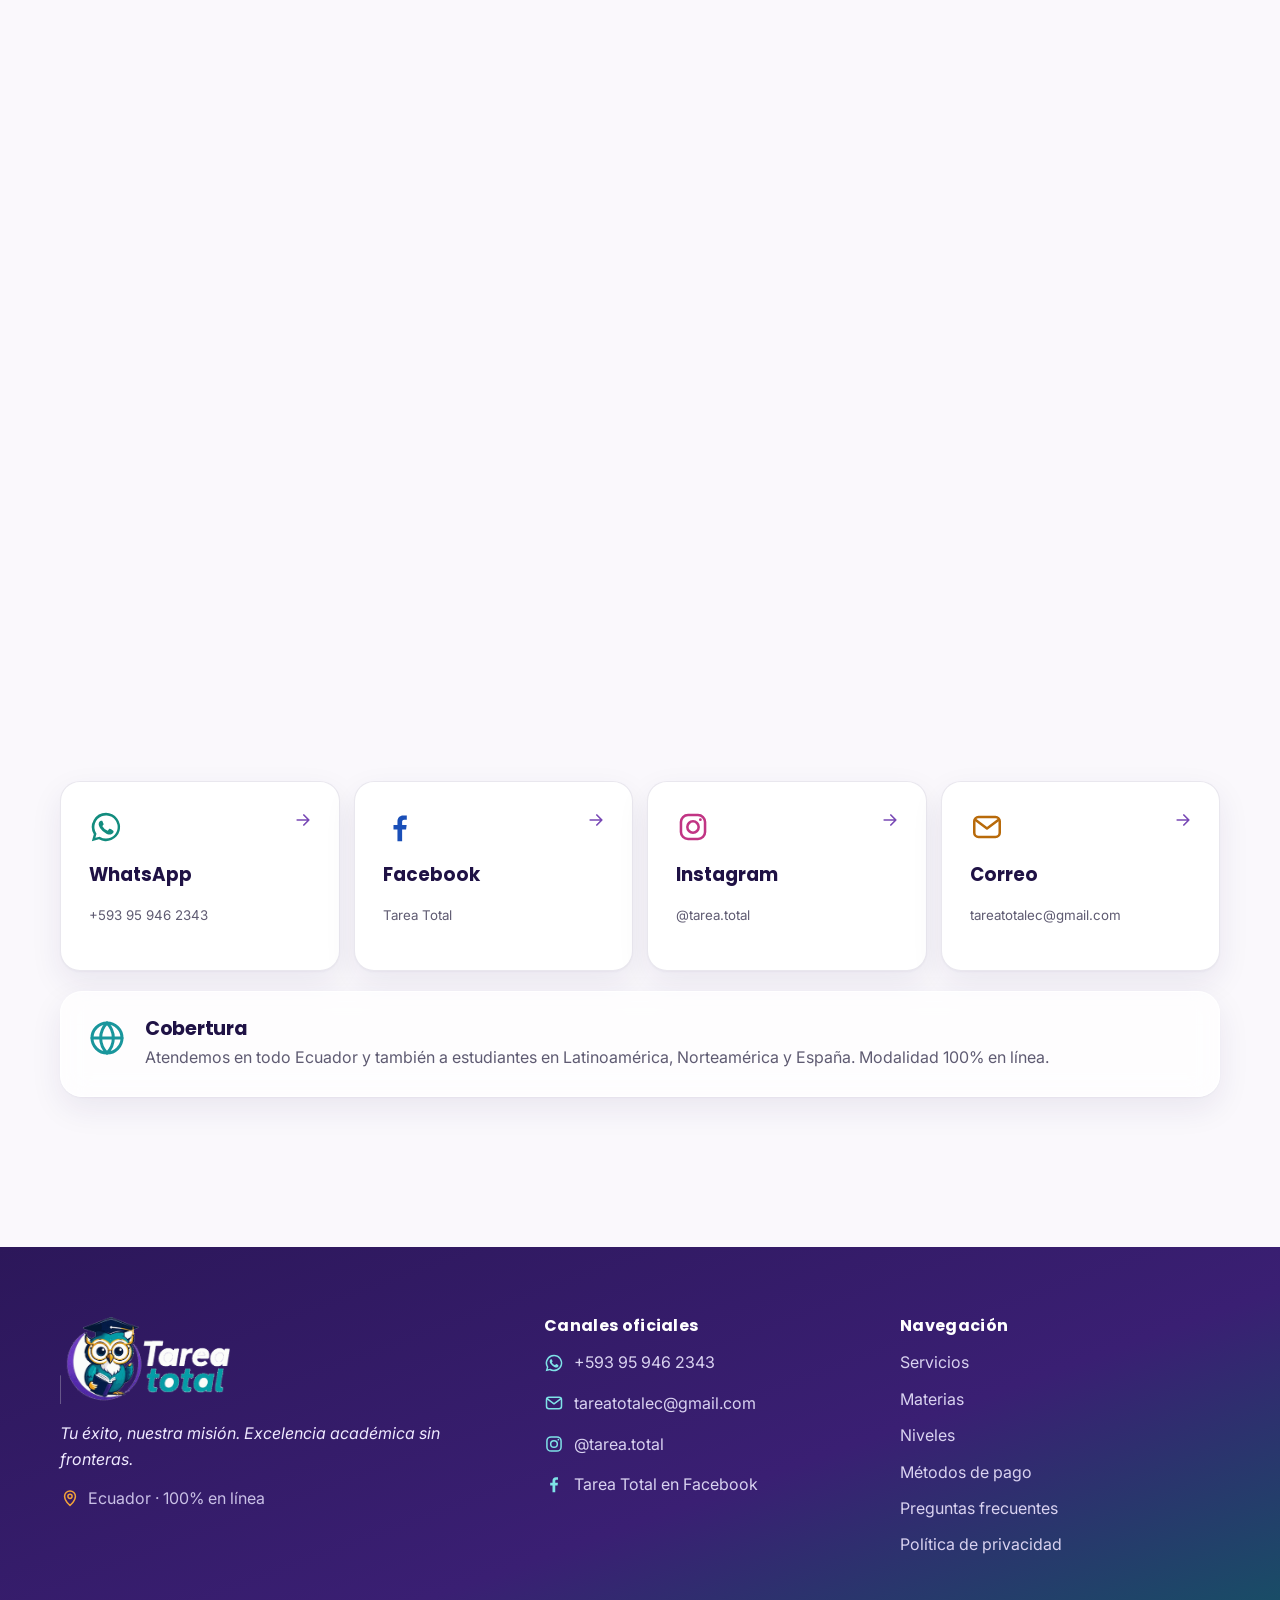
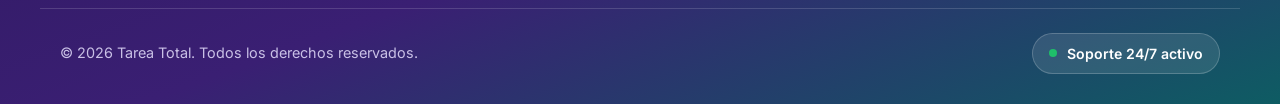
==== commit 3577fc7c: "Aclarar que el servicio es tutoría: integridad académica y textos sin ambigüedad Co-Authored-By: Cla" ====
--- a/index.html
+++ b/index.html
@@ -44,7 +44,7 @@
   }
   </script>
   <script type="application/ld+json">
-  {"@context": "https://schema.org", "@type": "FAQPage", "mainEntity": [{"@type": "Question", "name": "¿Cómo pido una cotización?", "acceptedAnswer": {"@type": "Answer", "text": "Escríbenos por WhatsApp con la materia, tu nivel, lo que necesitas y para cuándo. Te respondemos con el precio y los horarios disponibles."}}, {"@type": "Question", "name": "¿Las clases son en vivo?", "acceptedAnswer": {"@type": "Answer", "text": "Sí. Las tutorías y asesorías son en línea y en tiempo real con tu especialista, en el horario que acuerden."}}, {"@type": "Question", "name": "¿Atienden fuera de Ecuador?", "acceptedAnswer": {"@type": "Answer", "text": "Sí. Trabajamos con estudiantes de todo Ecuador, Latinoamérica, Norteamérica y España."}}, {"@type": "Question", "name": "¿Qué métodos de pago aceptan?", "acceptedAnswer": {"@type": "Answer", "text": "Transferencia a Banco Pichincha o Banco Guayaquil desde Ecuador, y PayPal o Western Union desde el exterior."}}, {"@type": "Question", "name": "¿En qué horario atienden?", "acceptedAnswer": {"@type": "Answer", "text": "Respondemos por WhatsApp las 24 horas, todos los días. Las clases se agendan según tu disponibilidad."}}, {"@type": "Question", "name": "¿Mis datos están protegidos?", "acceptedAnswer": {"@type": "Answer", "text": "Sí. Tus datos y archivos se manejan con reserva y solo los ve el especialista que te acompaña."}}]}
+  {"@context": "https://schema.org", "@type": "FAQPage", "mainEntity": [{"@type": "Question", "name": "¿Cómo pido una cotización?", "acceptedAnswer": {"@type": "Answer", "text": "Escríbenos por WhatsApp con la materia, tu nivel, qué quieres aprender y tu horario. Te respondemos con el precio y los horarios disponibles."}}, {"@type": "Question", "name": "¿Hacen tareas, exámenes o tesis por el estudiante?", "acceptedAnswer": {"@type": "Answer", "text": "No. Somos un servicio de tutoría y asesoría: te explicamos, practicamos contigo y te guiamos, pero tus tareas, exámenes y tesis los haces tú. No accedemos a plataformas ni cuentas de estudiantes."}}, {"@type": "Question", "name": "¿Las clases son en vivo?", "acceptedAnswer": {"@type": "Answer", "text": "Sí. Las tutorías y asesorías son en línea y en tiempo real con tu especialista, en el horario que acuerden."}}, {"@type": "Question", "name": "¿Atienden fuera de Ecuador?", "acceptedAnswer": {"@type": "Answer", "text": "Sí. Trabajamos con estudiantes de todo Ecuador, Latinoamérica, Norteamérica y España."}}, {"@type": "Question", "name": "¿Qué métodos de pago aceptan?", "acceptedAnswer": {"@type": "Answer", "text": "Transferencia a Banco Pichincha o Banco Guayaquil desde Ecuador, y PayPal o Western Union desde el exterior."}}, {"@type": "Question", "name": "¿En qué horario atienden?", "acceptedAnswer": {"@type": "Answer", "text": "Respondemos por WhatsApp las 24 horas, todos los días. Las clases se agendan según tu disponibilidad."}}, {"@type": "Question", "name": "¿Mis datos están protegidos?", "acceptedAnswer": {"@type": "Answer", "text": "Sí. Tus datos se manejan con reserva y solo los ve el especialista que te acompaña."}}]}
   </script>
 </head>
 <body>
@@ -317,8 +317,8 @@
       <div class="values">
         <article class="glass value reveal" data-spot>
           <div class="icon-tile"><svg><use href="#i-lock"/></svg></div>
-          <h3>Confidencialidad</h3>
-          <p>Tus datos y archivos se manejan con total reserva y solo los ve el especialista que te acompaña.</p>
+          <h3>Integridad académica</h3>
+          <p>Enseñamos y guiamos; no hacemos tareas, exámenes ni trabajos en nombre del estudiante. Lo que entregas lo haces tú.</p>
         </article>
         <article class="glass value reveal" data-spot>
           <div class="icon-tile icon-tile--purple"><svg><use href="#i-flask"/></svg></div>
@@ -476,7 +476,7 @@
           <div class="icon-tile"><svg><use href="#i-lock"/></svg></div>
           <p class="service__cat">Tesis e investigación</p>
           <h3>Originalidad y citación</h3>
-          <p>Te ayudamos a leer tu informe de similitud y te enseñamos a parafrasear y citar correctamente.</p>
+          <p>Te enseñamos a citar y referenciar bien a los autores que usas para que tu trabajo sea original.</p>
         </article>
         <article class="glass service reveal" data-cat="idiomas" data-spot data-tilt>
           <span class="service__num mono">18</span>
@@ -497,7 +497,7 @@
           <div class="icon-tile icon-tile--purple"><svg><use href="#i-translate"/></svg></div>
           <p class="service__cat">Idiomas</p>
           <h3>Traducción técnica y académica</h3>
-          <p>Inglés–español y español–inglés para resúmenes, artículos y documentos técnicos, cuidando la terminología.</p>
+          <p>Inglés–español y español–inglés para investigadores y profesionales: resúmenes, artículos y documentos técnicos propios.</p>
         </article>
         <article class="glass service reveal" data-cat="tec" data-spot data-tilt>
           <span class="service__num mono">21</span>
@@ -525,14 +525,14 @@
           <div class="icon-tile"><svg><use href="#i-eye"/></svg></div>
           <p class="service__cat">Tecnología y software</p>
           <h3>Presentaciones y pósters</h3>
-          <p>Diseño de diapositivas, infografías, mapas conceptuales y pósters científicos con buena presencia visual.</p>
+          <p>Te enseñamos a diseñar diapositivas, infografías, mapas conceptuales y pósters científicos con buena presencia visual.</p>
         </article>
         <article class="glass service reveal" data-cat="empresas" data-spot data-tilt>
           <span class="service__num mono">25</span>
           <div class="icon-tile"><svg><use href="#i-brief"/></svg></div>
           <p class="service__cat">Empresas</p>
           <h3>Planes de negocio y finanzas</h3>
-          <p>Plan de negocio, VAN, TIR, flujos de caja, FODA, PESTEL y Porter para empresas y emprendedores.</p>
+          <p>Asesoría para emprendedores y empresas: plan de negocio, VAN, TIR, flujos de caja, FODA, PESTEL y Porter.</p>
         </article>
         <article class="glass service reveal" data-cat="empresas" data-spot data-tilt>
           <span class="service__num mono">26</span>
@@ -761,7 +761,7 @@
         <div class="more__beams" aria-hidden="true"></div>
         <p class="eyebrow" data-scramble>¿No encuentras lo que buscas?</p>
         <h2>¿Necesitas otro servicio?</h2>
-        <p>Para más servicios comunícate con nosotros por WhatsApp. Cuéntanos qué necesitas y te respondemos al momento.</p>
+        <p>¿Buscas clases o asesoría en un tema que no está en la lista? Escríbenos por WhatsApp y te respondemos al momento.</p>
         <a class="btn btn--white btn--xl btn--pulse" href="https://wa.me/message/CJ7JGCPVLRFPI1" target="_blank" rel="noopener" data-loc="mas-servicios"><svg><use href="#i-whatsapp"/></svg>Escríbenos por WhatsApp</a>
         <p class="more__alt">o al correo <a href="mailto:tareatotalec@gmail.com">tareatotalec@gmail.com</a></p>
       </div>
@@ -788,7 +788,7 @@
           <span class="level__num">02</span>
           <p class="level__tag mono">Tecnologías y carreras técnicas</p>
           <h3>Institutos tecnológicos y técnicos</h3>
-          <p>Apoyo en proyectos prácticos, informes técnicos y memorias de pasantías.</p>
+          <p>Tutorías por materia y guía para planificar tus proyectos prácticos e informes de pasantías.</p>
         </article>
         <article class="glass level reveal" data-spot>
           <span class="level__num">03</span>
@@ -826,7 +826,7 @@
           <span class="step__num">01</span>
           <div class="icon-tile"><svg><use href="#i-whatsapp"/></svg></div>
           <h3>Escríbenos por WhatsApp</h3>
-          <p>Cuéntanos la materia, tu nivel, qué necesitas y para cuándo.</p>
+          <p>Cuéntanos la materia, tu nivel, qué quieres aprender y tu horario.</p>
         </li>
         <li class="glass step reveal" data-spot>
           <span class="step__num">02</span>
@@ -919,7 +919,11 @@
       <div class="faq">
         <details class="glass faq__item reveal">
           <summary>¿Cómo pido una cotización?<span class="faq__icon" aria-hidden="true"></span></summary>
-          <p>Escríbenos por WhatsApp con la materia, tu nivel, lo que necesitas y para cuándo. Te respondemos con el precio y los horarios disponibles.</p>
+          <p>Escríbenos por WhatsApp con la materia, tu nivel, qué quieres aprender y tu horario. Te respondemos con el precio y los horarios disponibles.</p>
+        </details>
+        <details class="glass faq__item reveal">
+          <summary>¿Hacen tareas, exámenes o tesis por el estudiante?<span class="faq__icon" aria-hidden="true"></span></summary>
+          <p>No. Somos un servicio de tutoría y asesoría: te explicamos, practicamos contigo y te guiamos, pero tus tareas, exámenes y tesis los haces tú. No accedemos a plataformas ni cuentas de estudiantes.</p>
         </details>
         <details class="glass faq__item reveal">
           <summary>¿Las clases son en vivo?<span class="faq__icon" aria-hidden="true"></span></summary>
@@ -939,7 +943,7 @@
         </details>
         <details class="glass faq__item reveal">
           <summary>¿Mis datos están protegidos?<span class="faq__icon" aria-hidden="true"></span></summary>
-          <p>Sí. Tus datos y archivos se manejan con reserva y solo los ve el especialista que te acompaña.</p>
+          <p>Sí. Tus datos se manejan con reserva y solo los ve el especialista que te acompaña.</p>
         </details>
       </div>
     </div>
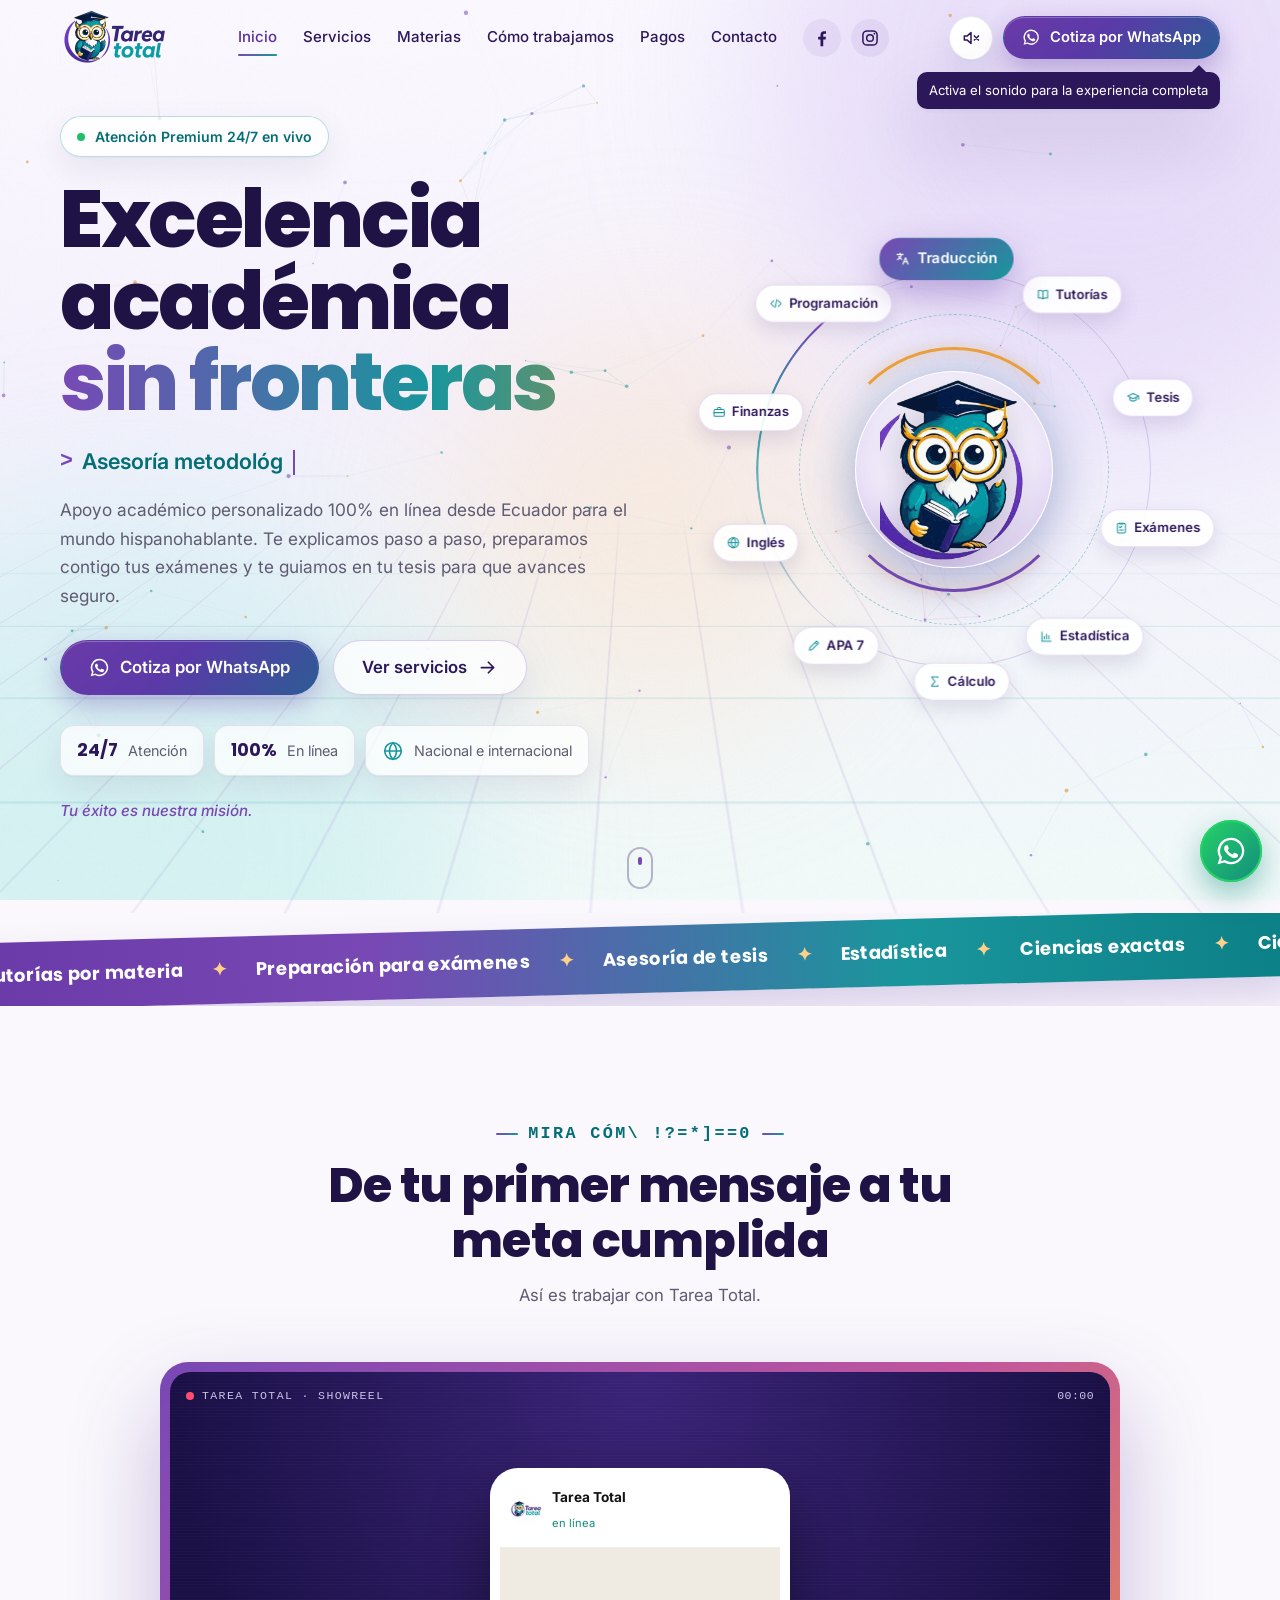
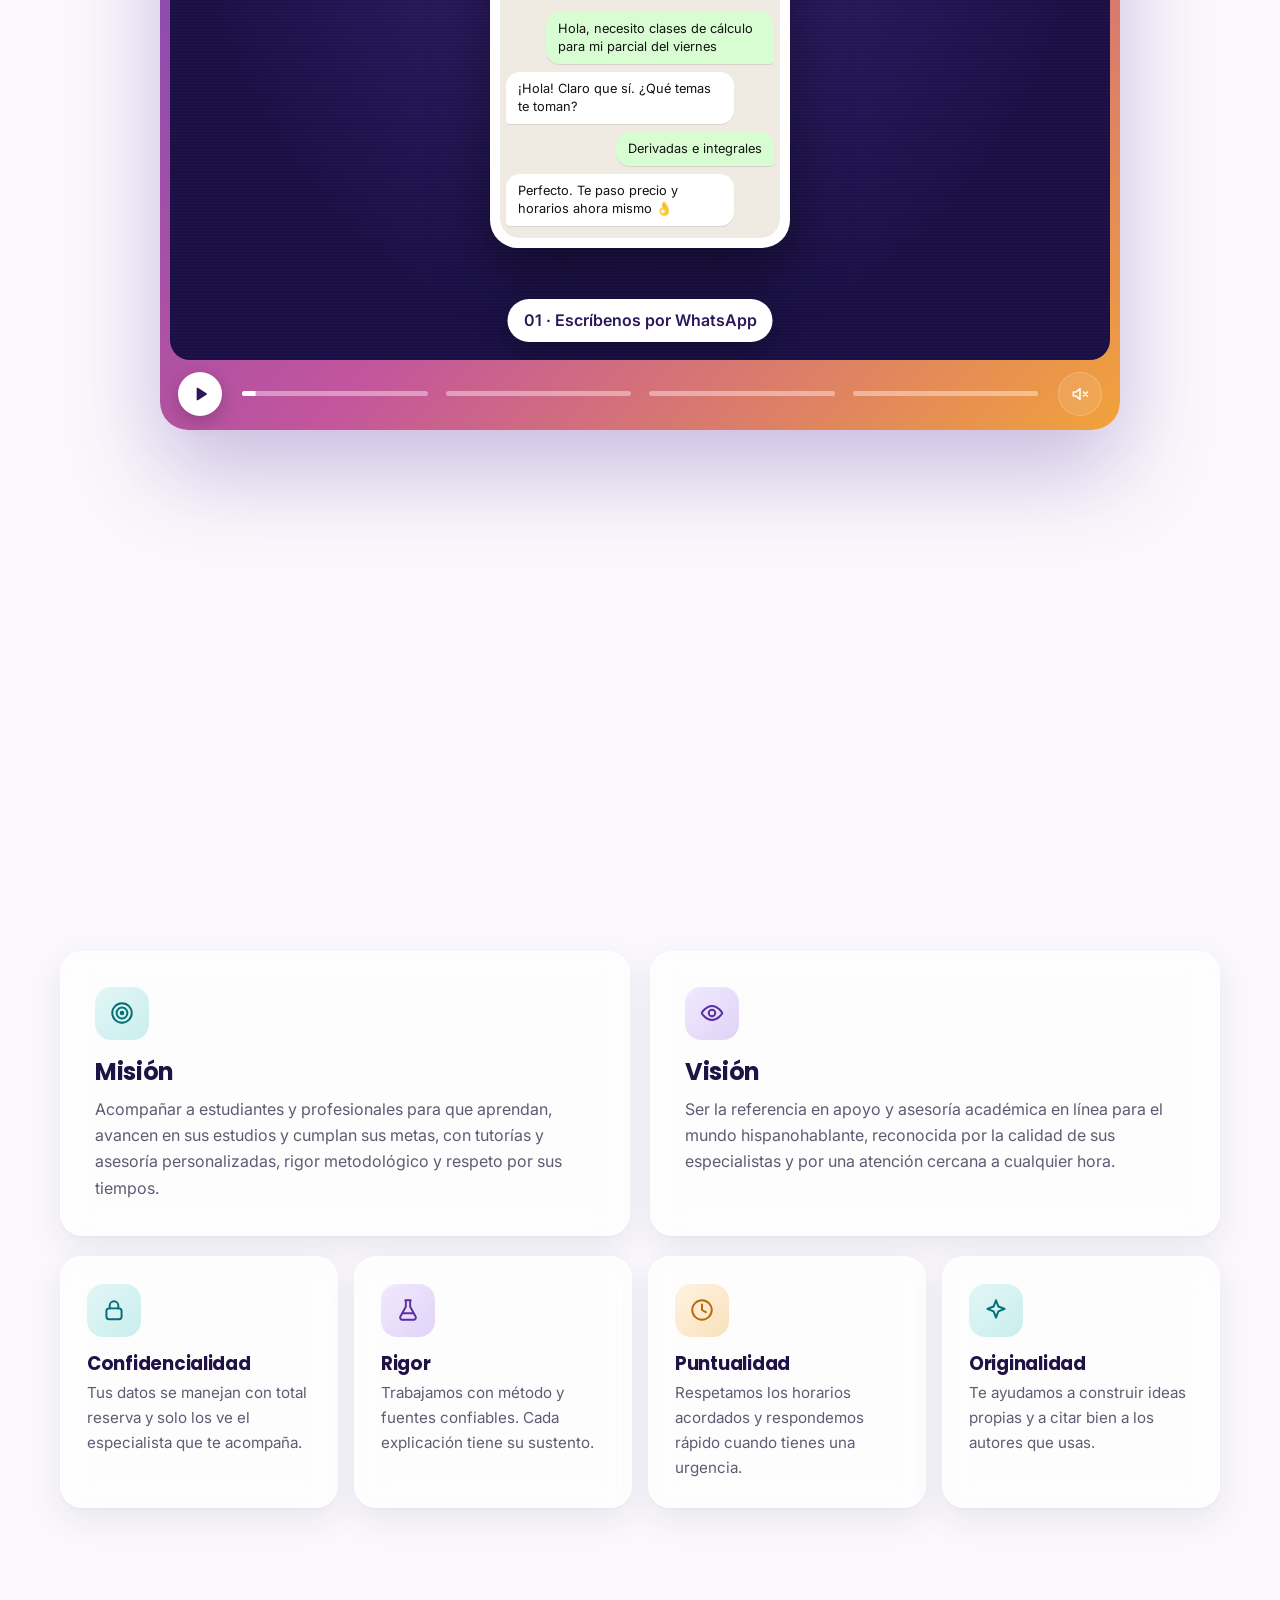
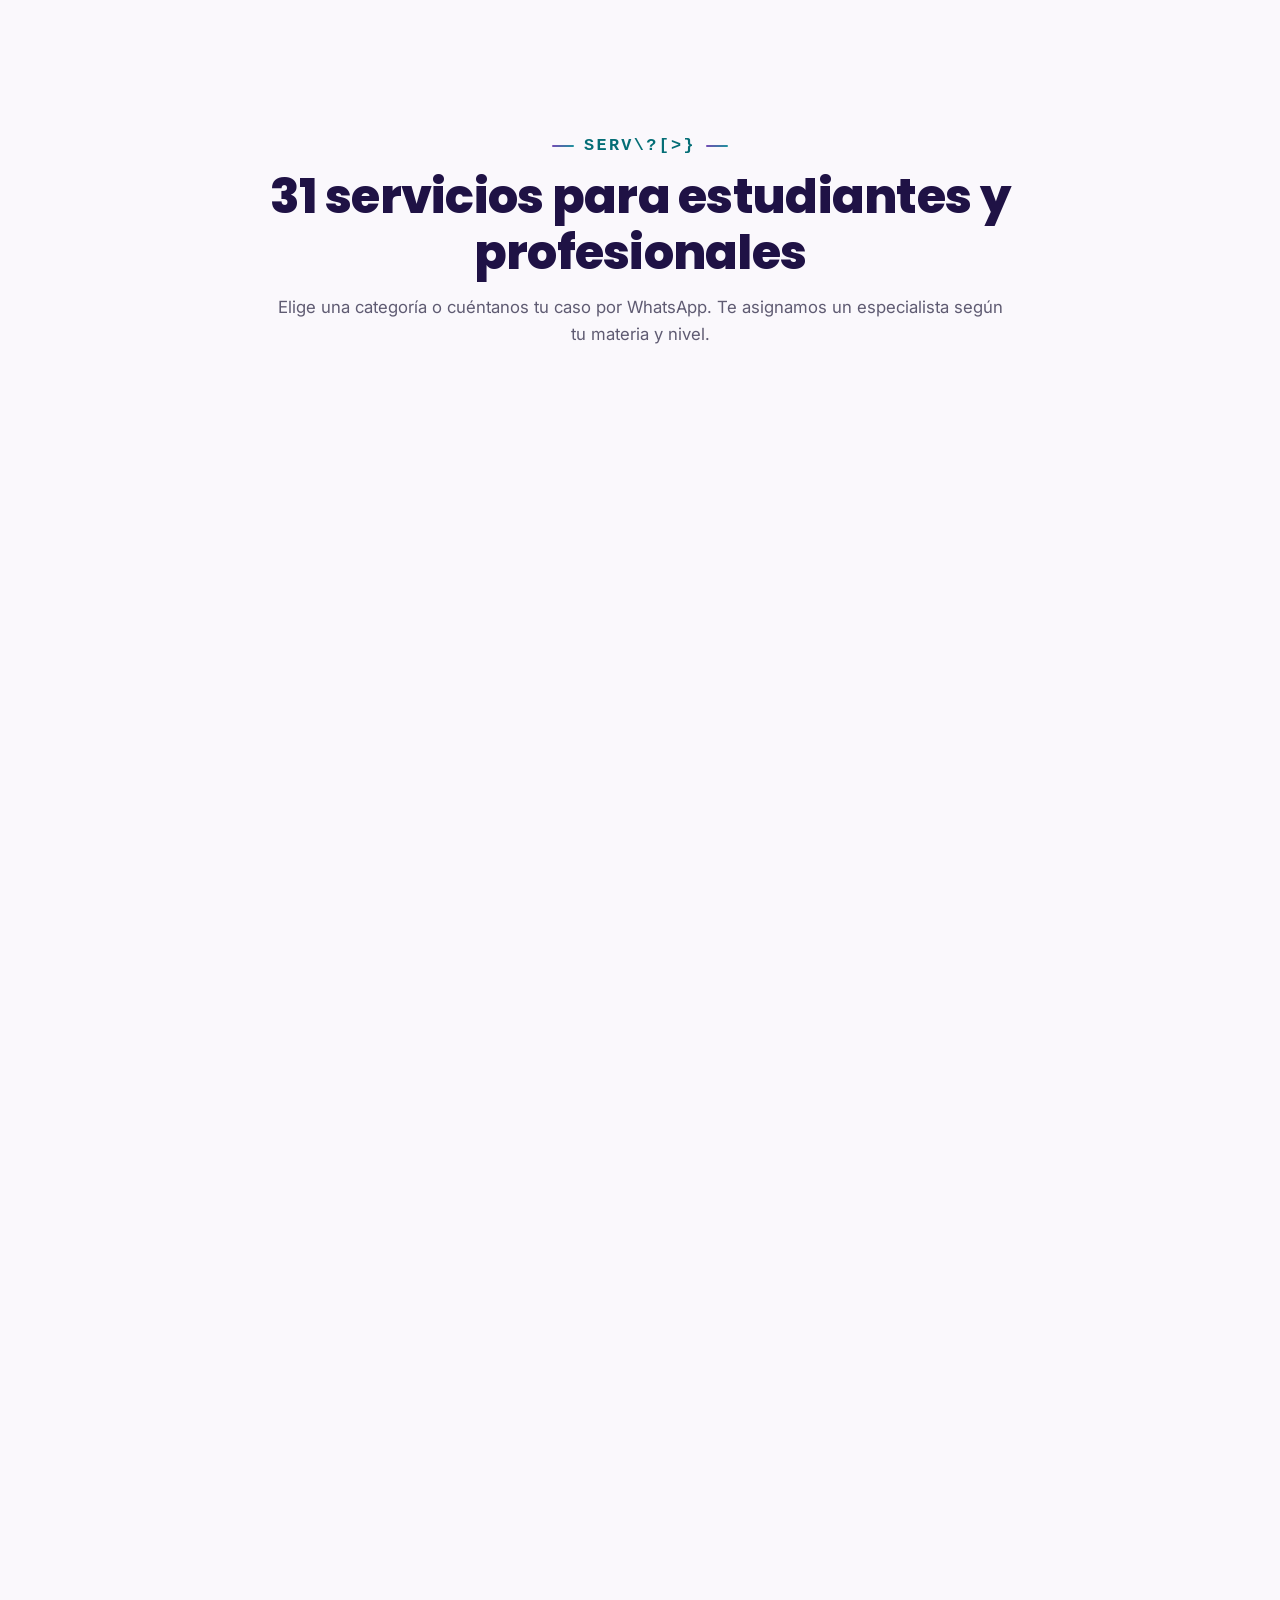
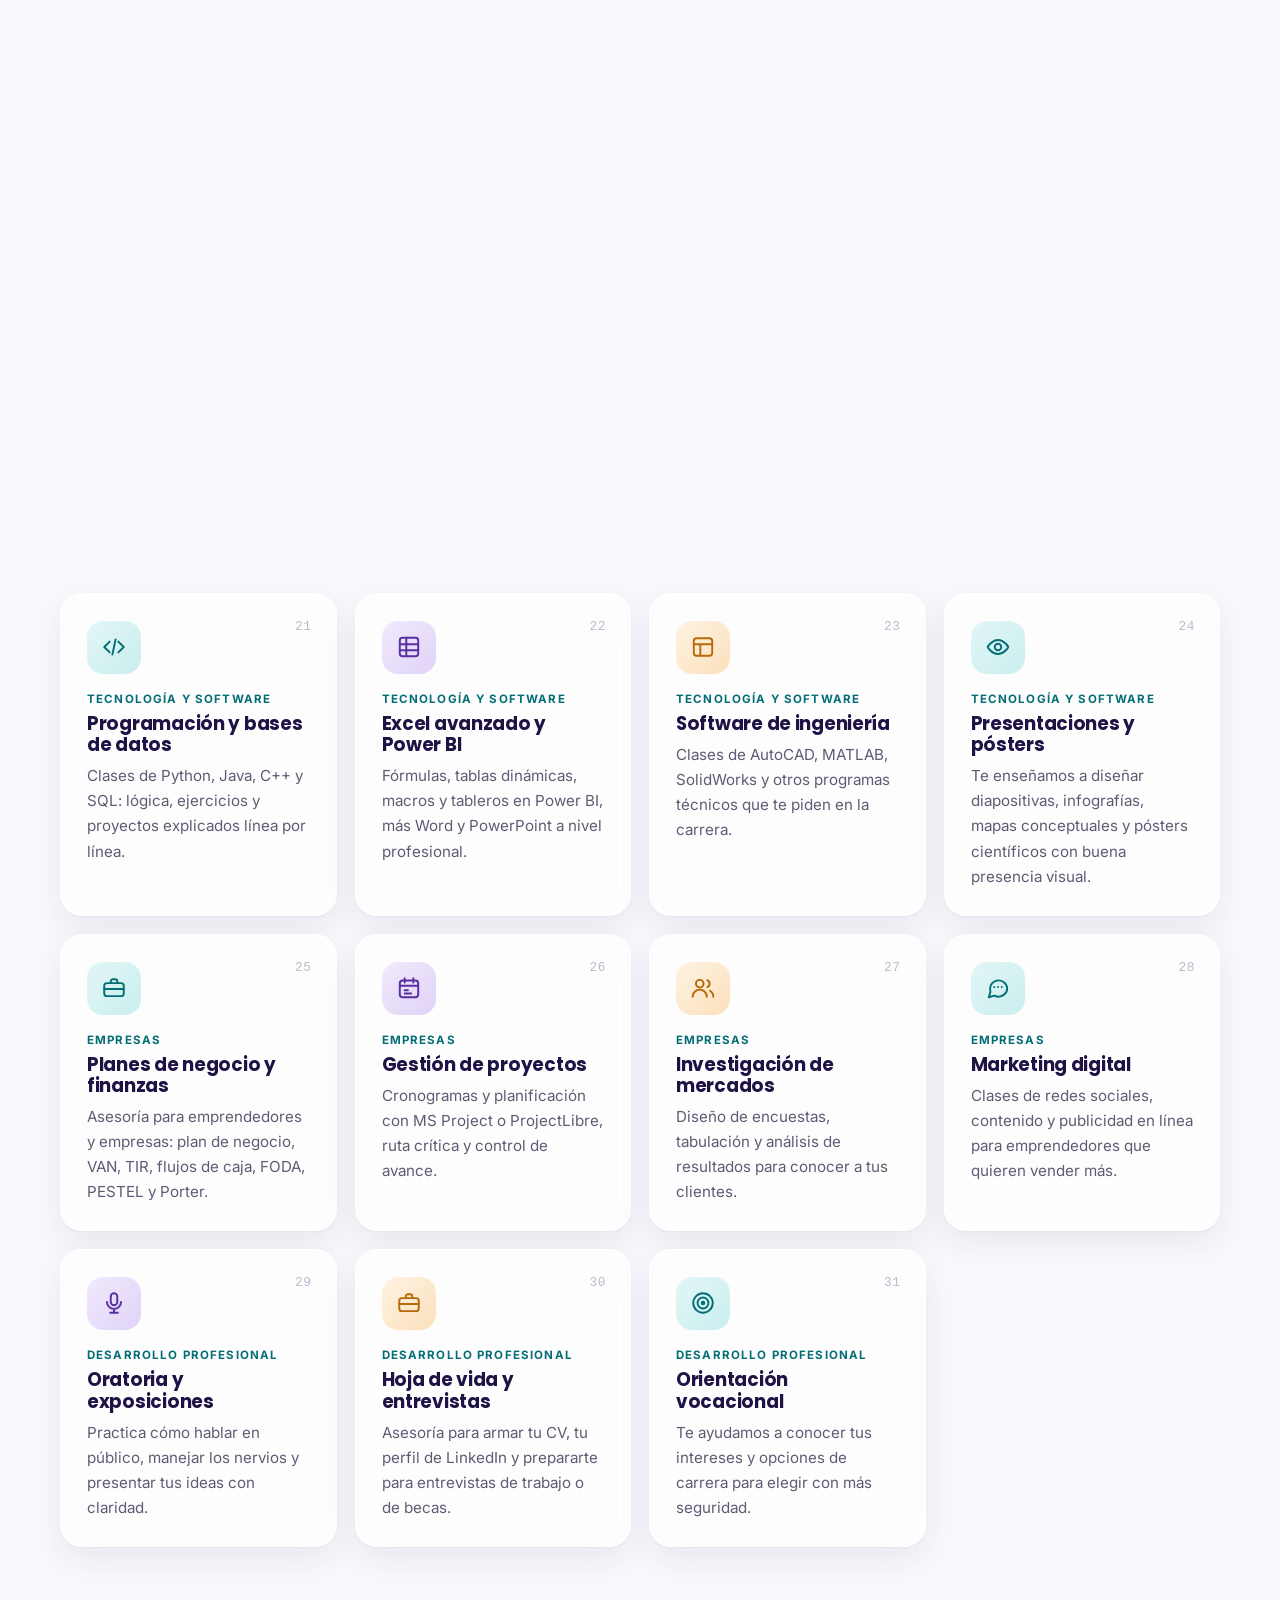
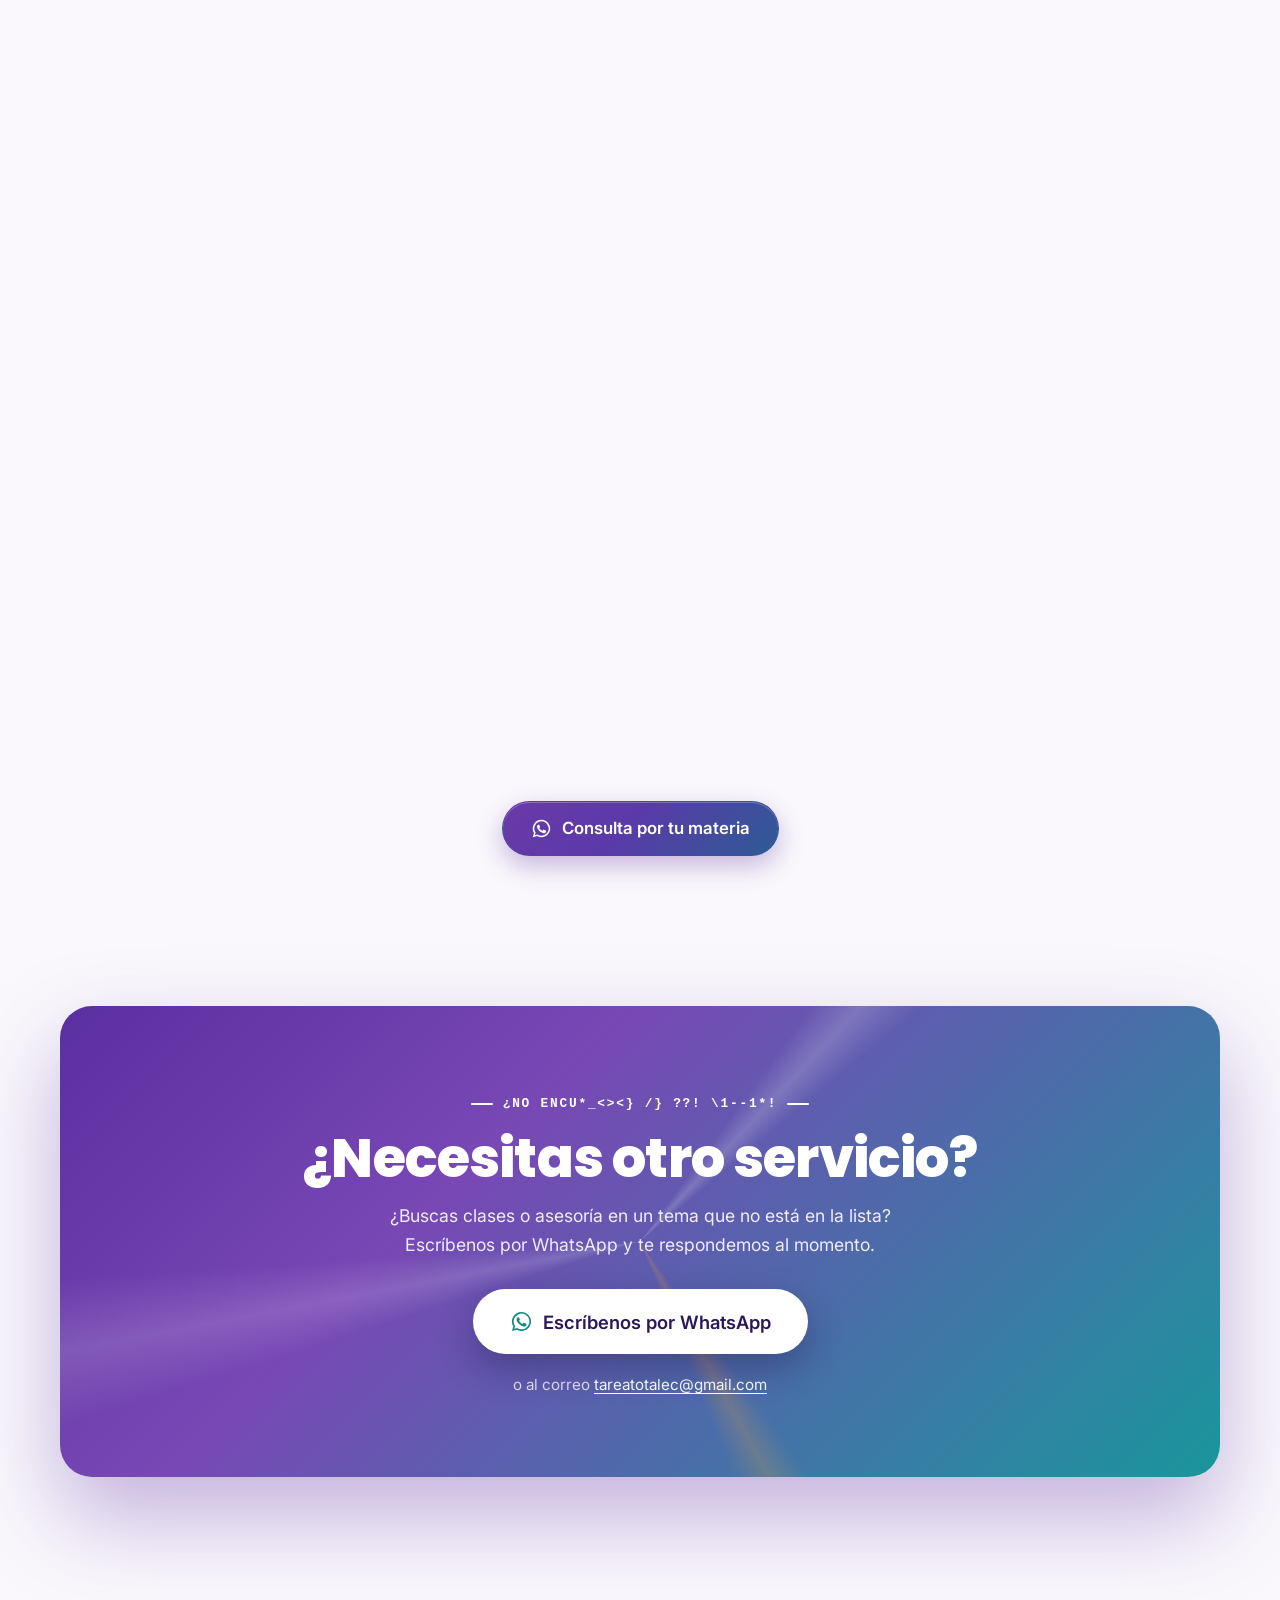
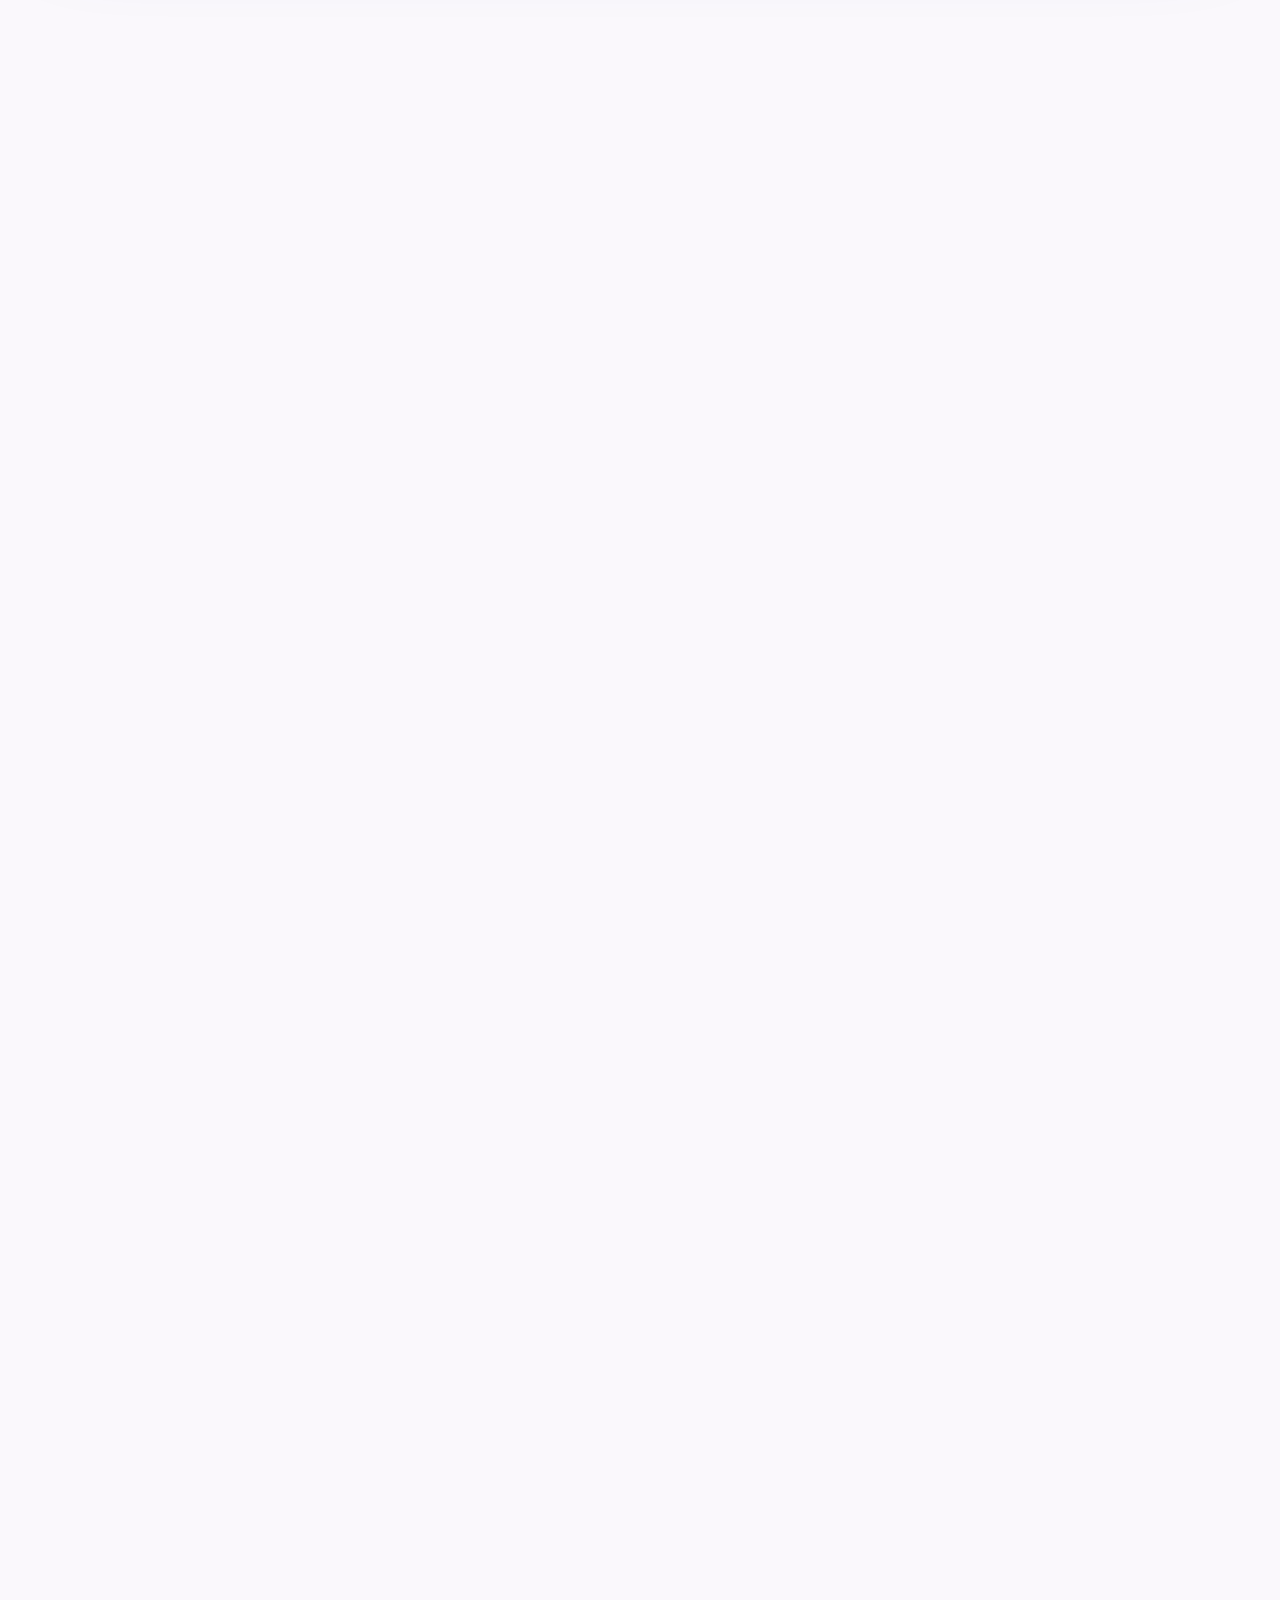
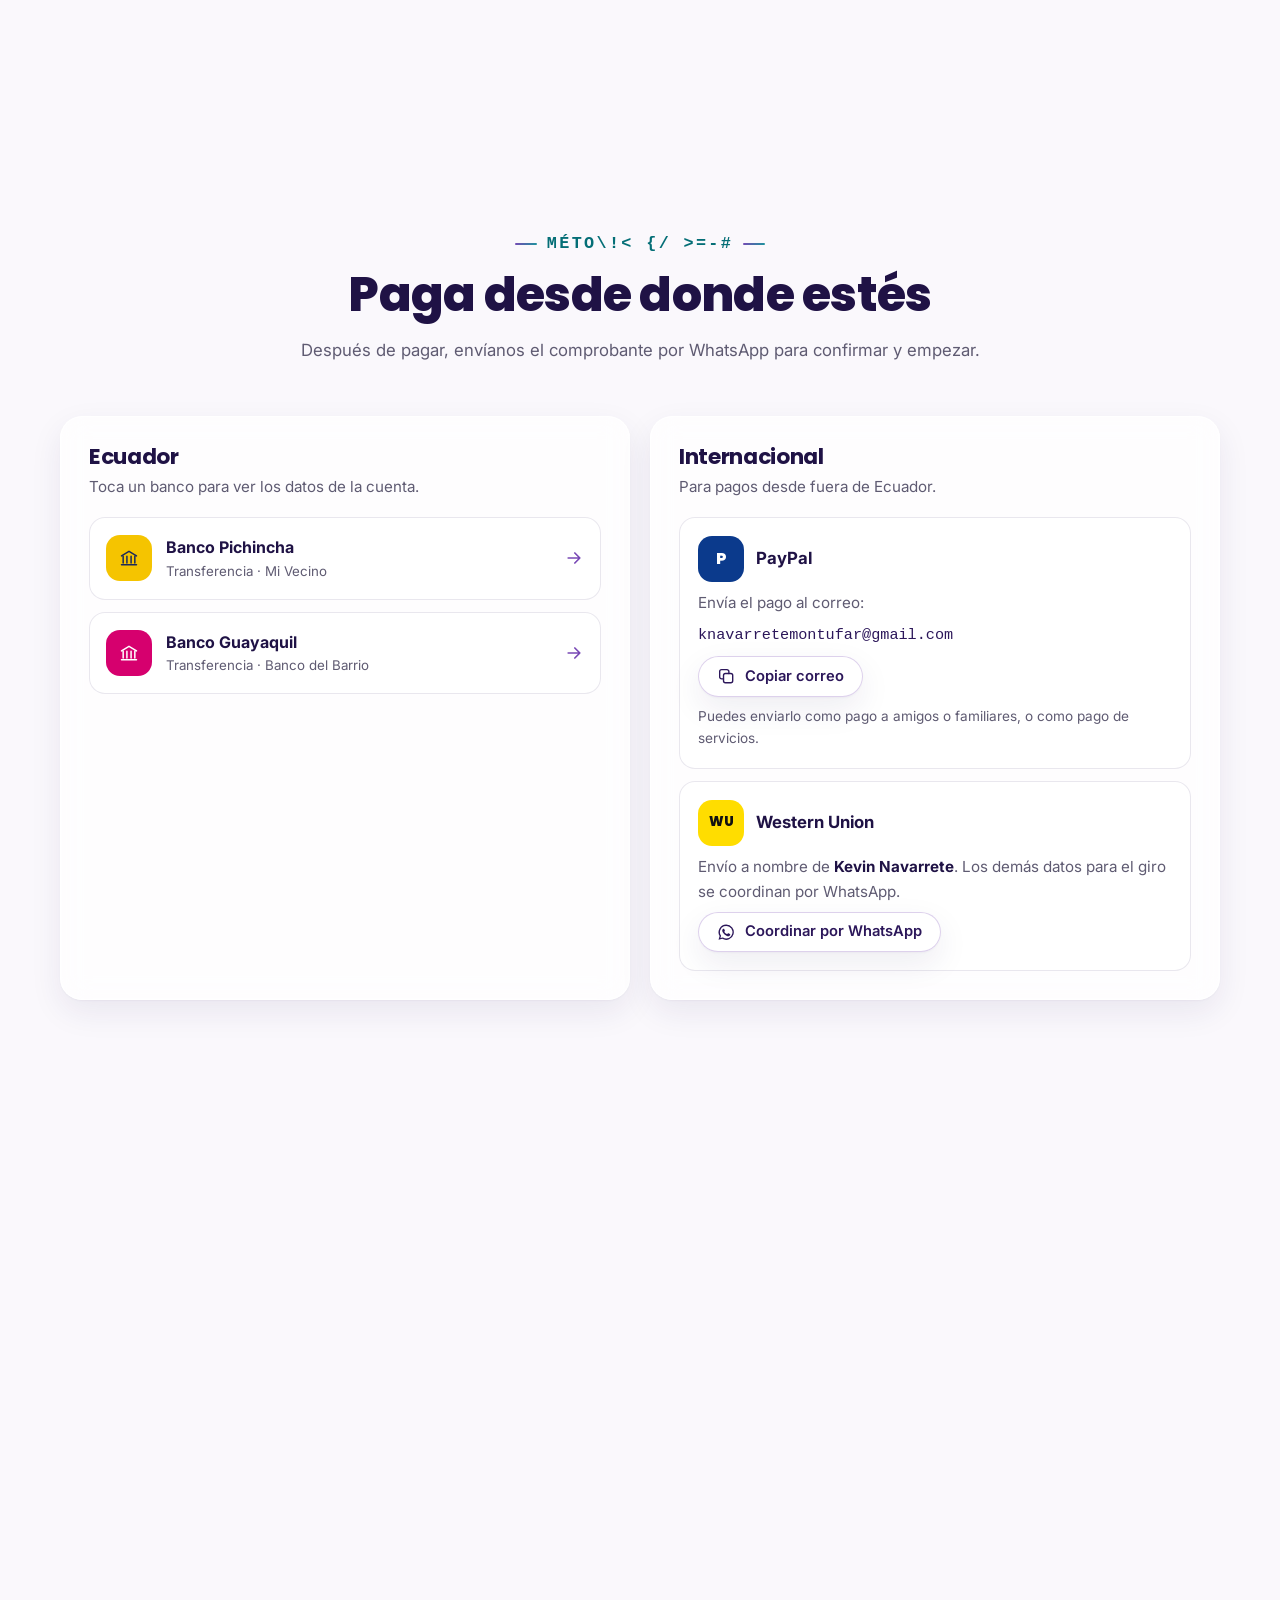
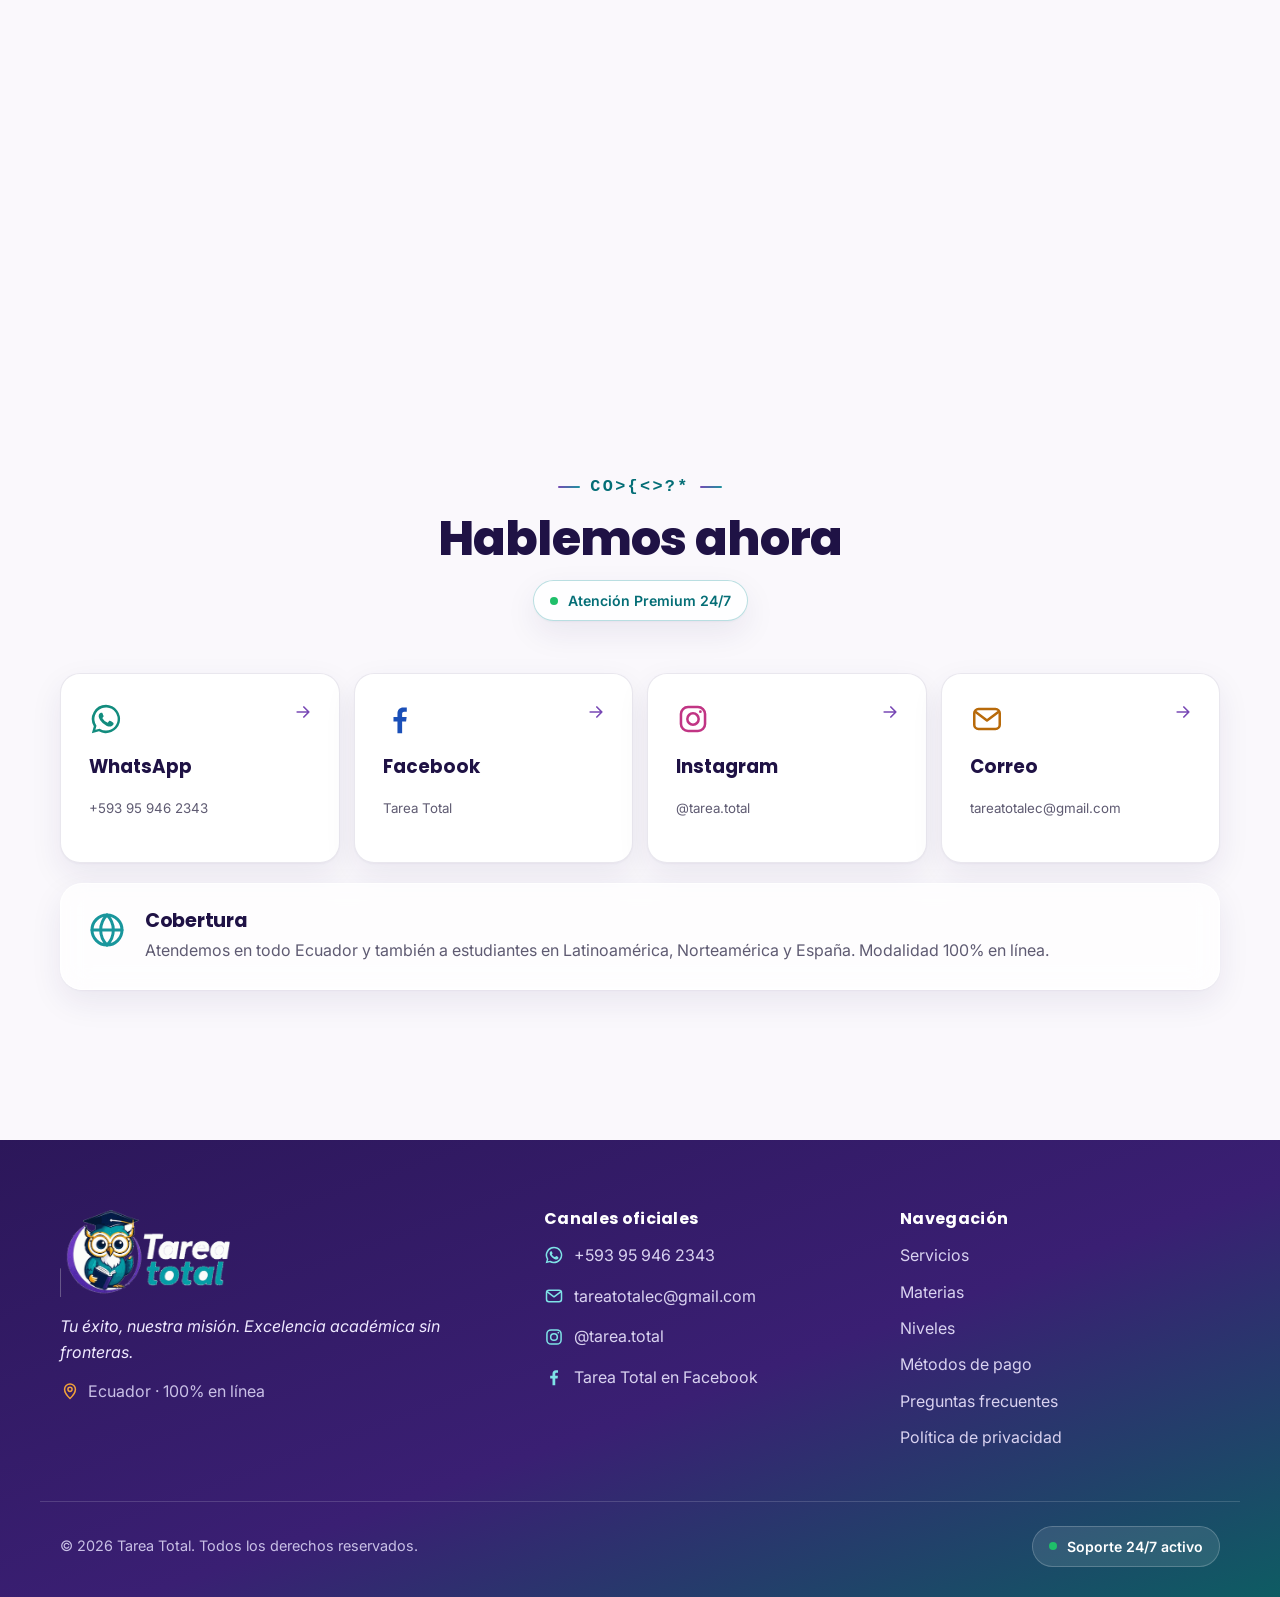
==== commit ac1423be: "Quitar la afirmación de que no se hacen tareas por el estudiante Co-Authored-By: Claude Opus 5.5 (1M" ====
--- a/index.html
+++ b/index.html
@@ -44,7 +44,7 @@
   }
   </script>
   <script type="application/ld+json">
-  {"@context": "https://schema.org", "@type": "FAQPage", "mainEntity": [{"@type": "Question", "name": "¿Cómo pido una cotización?", "acceptedAnswer": {"@type": "Answer", "text": "Escríbenos por WhatsApp con la materia, tu nivel, qué quieres aprender y tu horario. Te respondemos con el precio y los horarios disponibles."}}, {"@type": "Question", "name": "¿Hacen tareas, exámenes o tesis por el estudiante?", "acceptedAnswer": {"@type": "Answer", "text": "No. Somos un servicio de tutoría y asesoría: te explicamos, practicamos contigo y te guiamos, pero tus tareas, exámenes y tesis los haces tú. No accedemos a plataformas ni cuentas de estudiantes."}}, {"@type": "Question", "name": "¿Las clases son en vivo?", "acceptedAnswer": {"@type": "Answer", "text": "Sí. Las tutorías y asesorías son en línea y en tiempo real con tu especialista, en el horario que acuerden."}}, {"@type": "Question", "name": "¿Atienden fuera de Ecuador?", "acceptedAnswer": {"@type": "Answer", "text": "Sí. Trabajamos con estudiantes de todo Ecuador, Latinoamérica, Norteamérica y España."}}, {"@type": "Question", "name": "¿Qué métodos de pago aceptan?", "acceptedAnswer": {"@type": "Answer", "text": "Transferencia a Banco Pichincha o Banco Guayaquil desde Ecuador, y PayPal o Western Union desde el exterior."}}, {"@type": "Question", "name": "¿En qué horario atienden?", "acceptedAnswer": {"@type": "Answer", "text": "Respondemos por WhatsApp las 24 horas, todos los días. Las clases se agendan según tu disponibilidad."}}, {"@type": "Question", "name": "¿Mis datos están protegidos?", "acceptedAnswer": {"@type": "Answer", "text": "Sí. Tus datos se manejan con reserva y solo los ve el especialista que te acompaña."}}]}
+  {"@context": "https://schema.org", "@type": "FAQPage", "mainEntity": [{"@type": "Question", "name": "¿Cómo pido una cotización?", "acceptedAnswer": {"@type": "Answer", "text": "Escríbenos por WhatsApp con la materia, tu nivel, qué quieres aprender y tu horario. Te respondemos con el precio y los horarios disponibles."}}, {"@type": "Question", "name": "¿Las clases son en vivo?", "acceptedAnswer": {"@type": "Answer", "text": "Sí. Las tutorías y asesorías son en línea y en tiempo real con tu especialista, en el horario que acuerden."}}, {"@type": "Question", "name": "¿Atienden fuera de Ecuador?", "acceptedAnswer": {"@type": "Answer", "text": "Sí. Trabajamos con estudiantes de todo Ecuador, Latinoamérica, Norteamérica y España."}}, {"@type": "Question", "name": "¿Qué métodos de pago aceptan?", "acceptedAnswer": {"@type": "Answer", "text": "Transferencia a Banco Pichincha o Banco Guayaquil desde Ecuador, y PayPal o Western Union desde el exterior."}}, {"@type": "Question", "name": "¿En qué horario atienden?", "acceptedAnswer": {"@type": "Answer", "text": "Respondemos por WhatsApp las 24 horas, todos los días. Las clases se agendan según tu disponibilidad."}}, {"@type": "Question", "name": "¿Mis datos están protegidos?", "acceptedAnswer": {"@type": "Answer", "text": "Sí. Tus datos se manejan con reserva y solo los ve el especialista que te acompaña."}}]}
   </script>
 </head>
 <body>
@@ -317,8 +317,8 @@
       <div class="values">
         <article class="glass value reveal" data-spot>
           <div class="icon-tile"><svg><use href="#i-lock"/></svg></div>
-          <h3>Integridad académica</h3>
-          <p>Enseñamos y guiamos; no hacemos tareas, exámenes ni trabajos en nombre del estudiante. Lo que entregas lo haces tú.</p>
+          <h3>Confidencialidad</h3>
+          <p>Tus datos se manejan con total reserva y solo los ve el especialista que te acompaña.</p>
         </article>
         <article class="glass value reveal" data-spot>
           <div class="icon-tile icon-tile--purple"><svg><use href="#i-flask"/></svg></div>
@@ -922,10 +922,6 @@
           <p>Escríbenos por WhatsApp con la materia, tu nivel, qué quieres aprender y tu horario. Te respondemos con el precio y los horarios disponibles.</p>
         </details>
         <details class="glass faq__item reveal">
-          <summary>¿Hacen tareas, exámenes o tesis por el estudiante?<span class="faq__icon" aria-hidden="true"></span></summary>
-          <p>No. Somos un servicio de tutoría y asesoría: te explicamos, practicamos contigo y te guiamos, pero tus tareas, exámenes y tesis los haces tú. No accedemos a plataformas ni cuentas de estudiantes.</p>
-        </details>
-        <details class="glass faq__item reveal">
           <summary>¿Las clases son en vivo?<span class="faq__icon" aria-hidden="true"></span></summary>
           <p>Sí. Las tutorías y asesorías son en línea y en tiempo real con tu especialista, en el horario que acuerden.</p>
         </details>
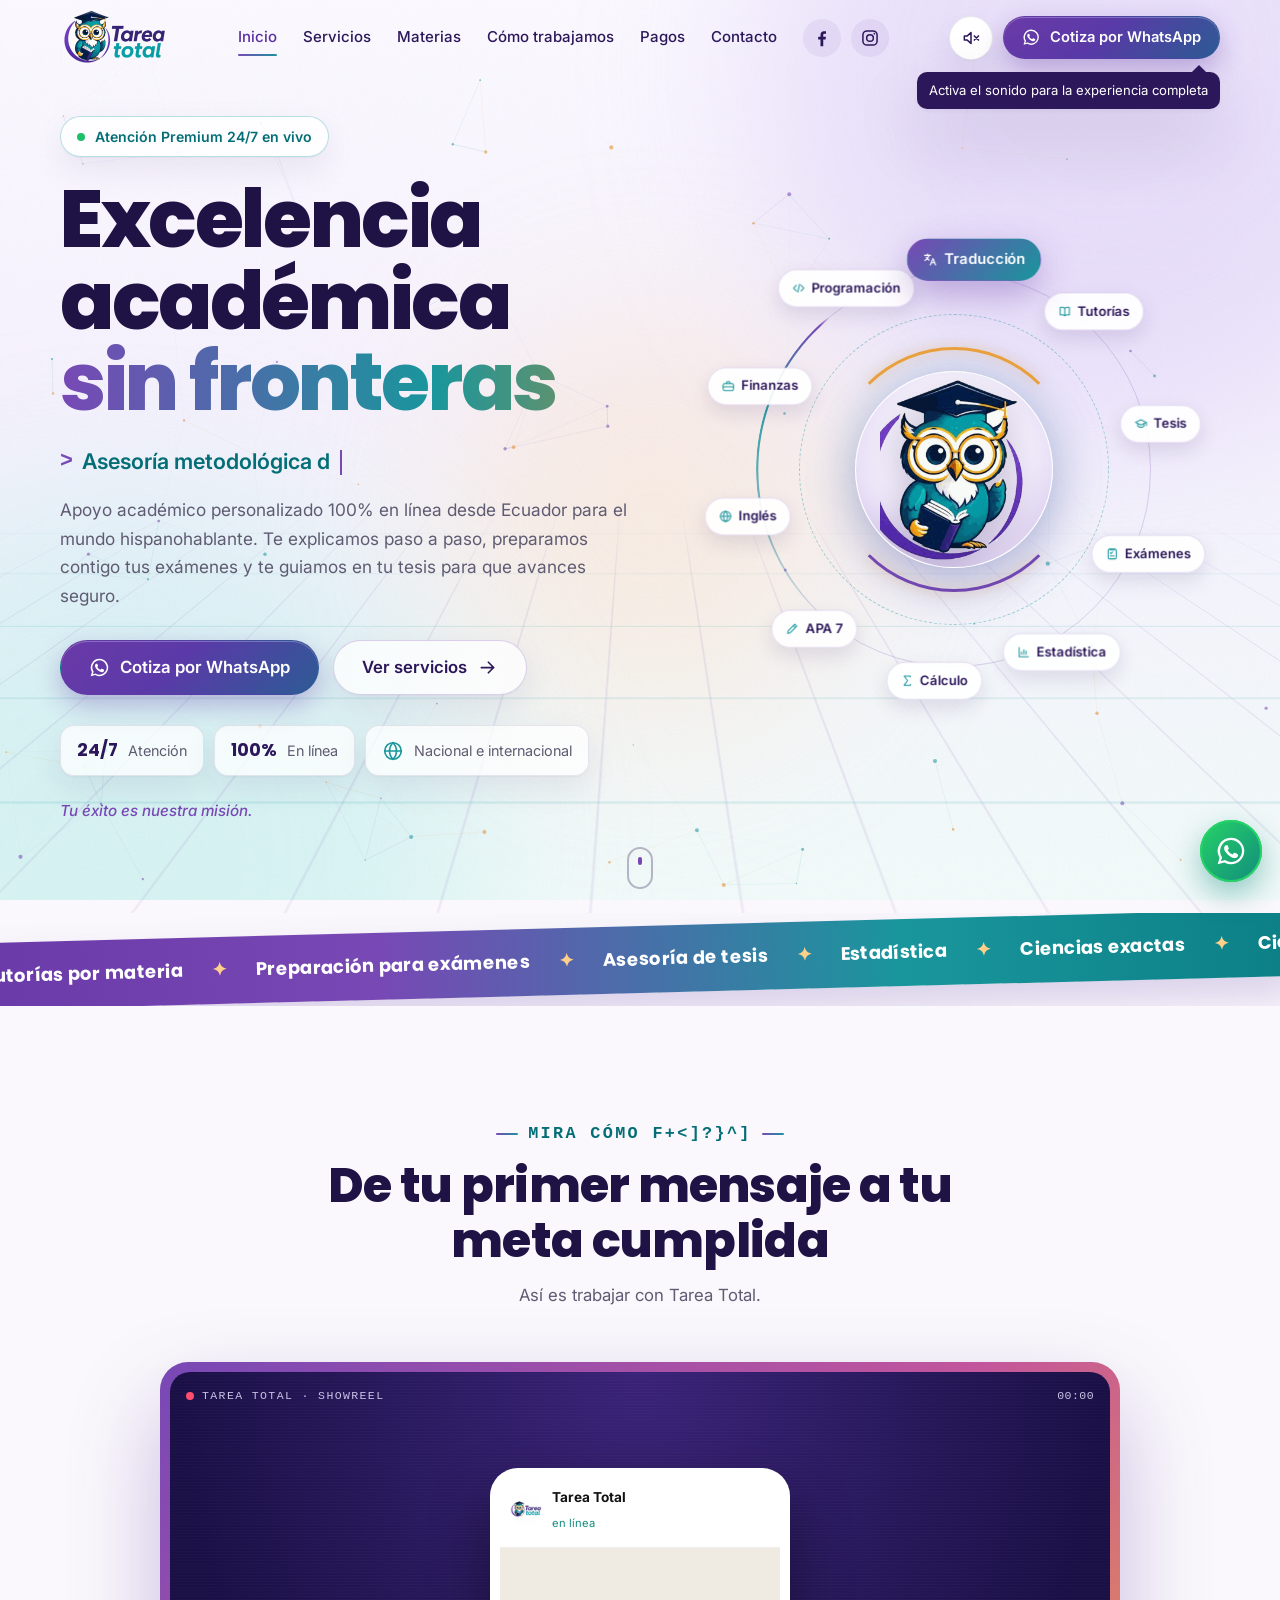
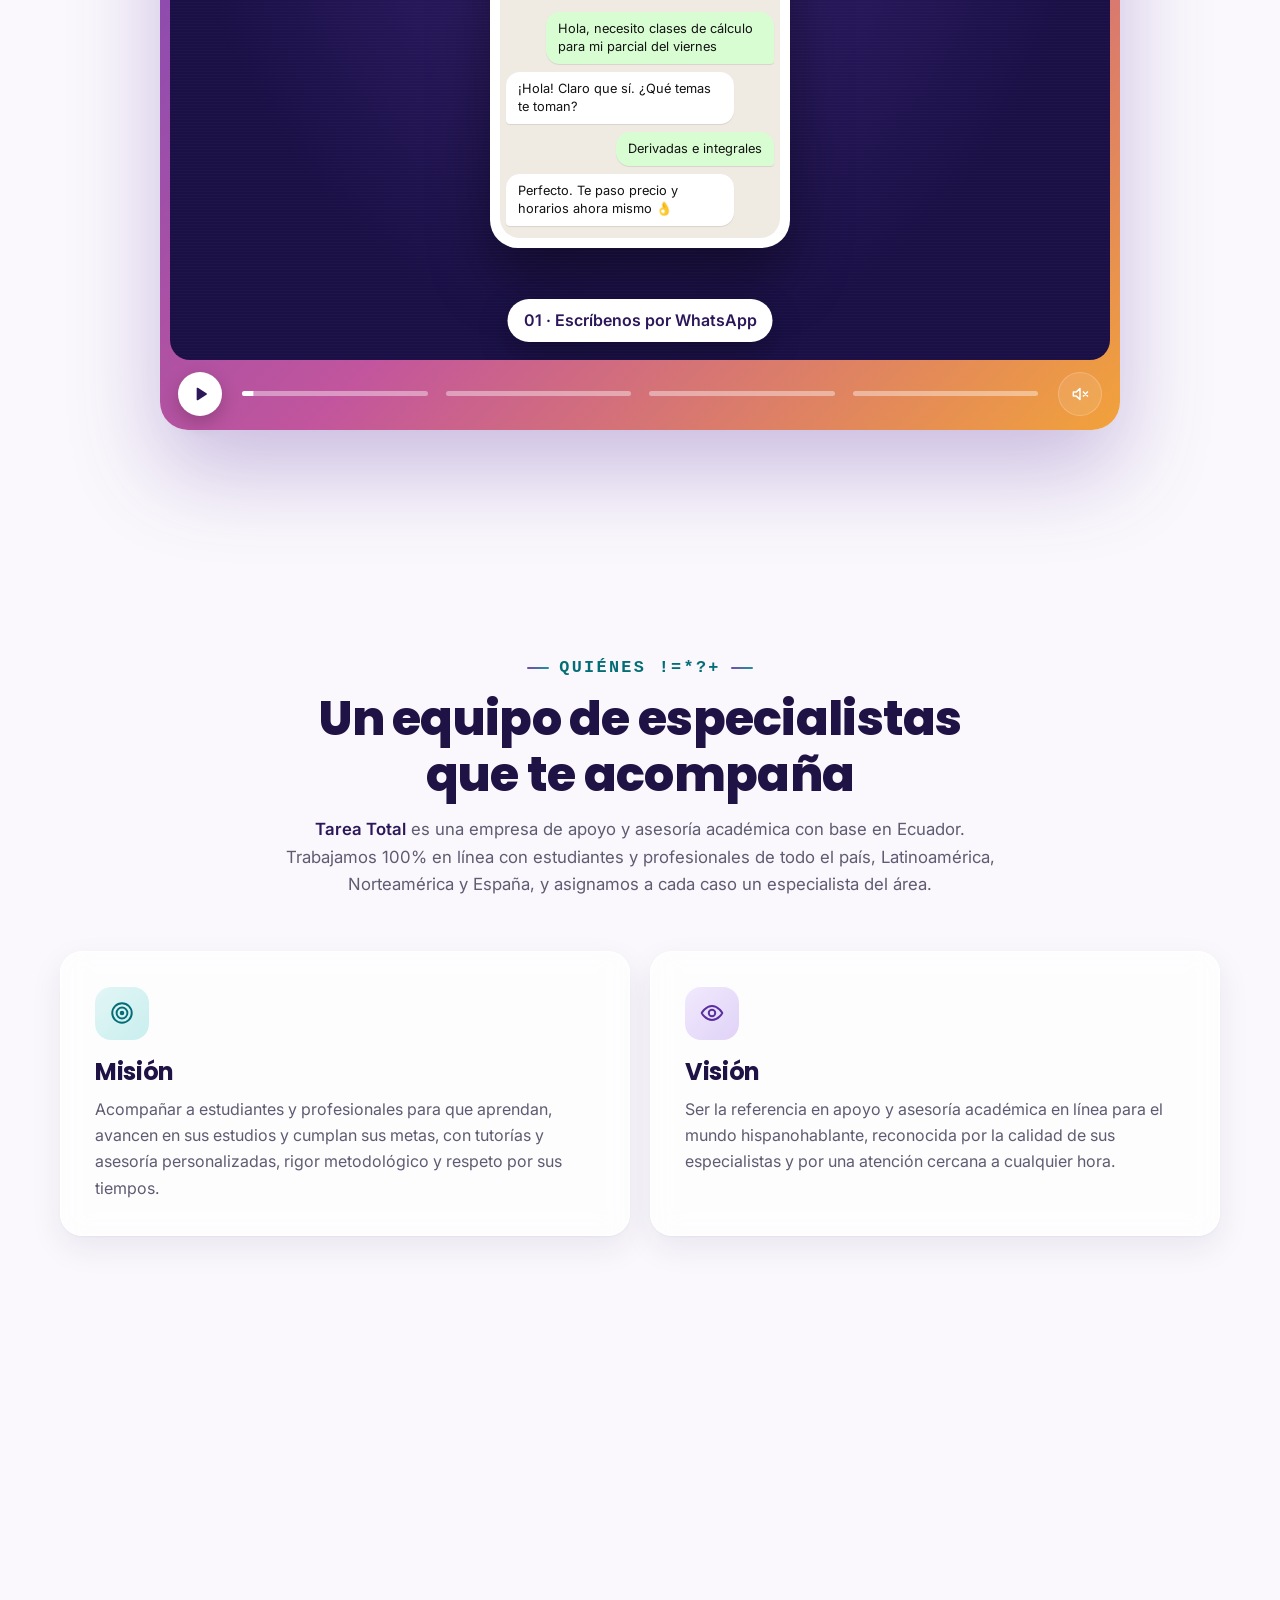
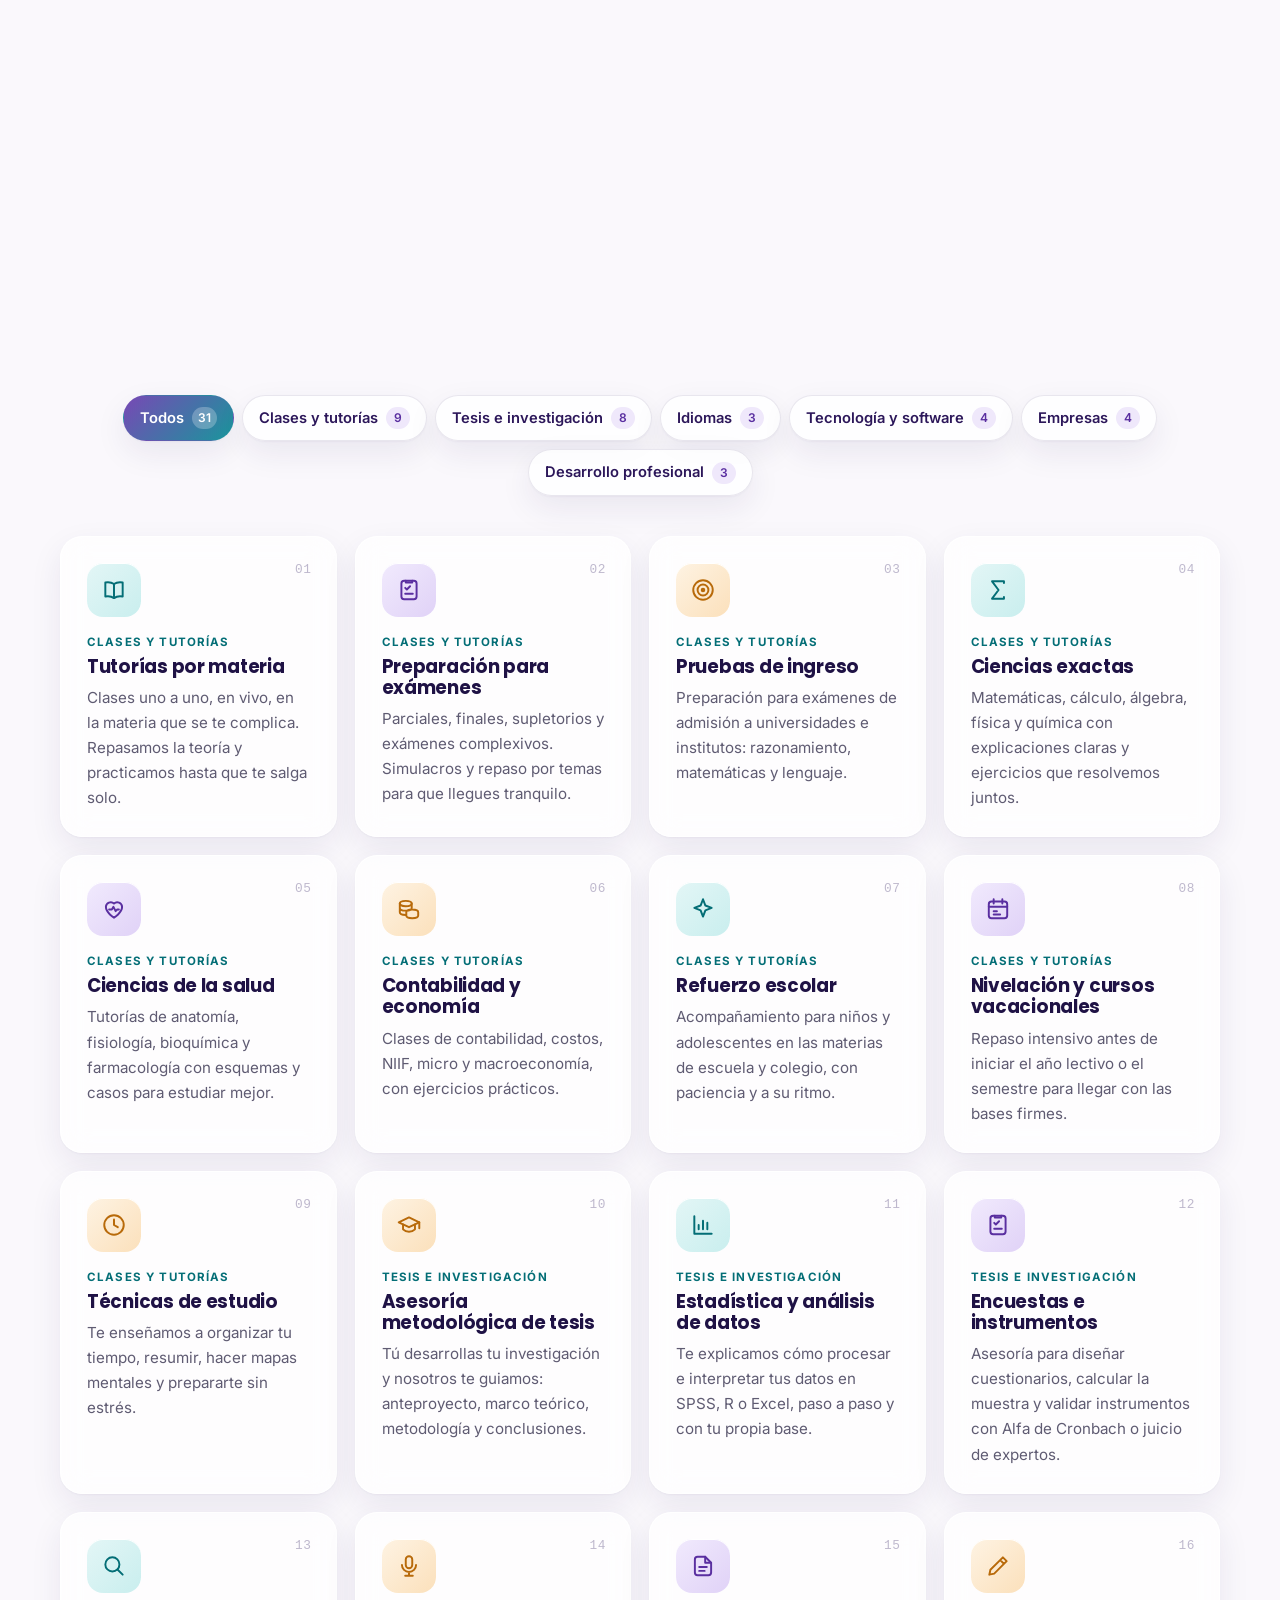
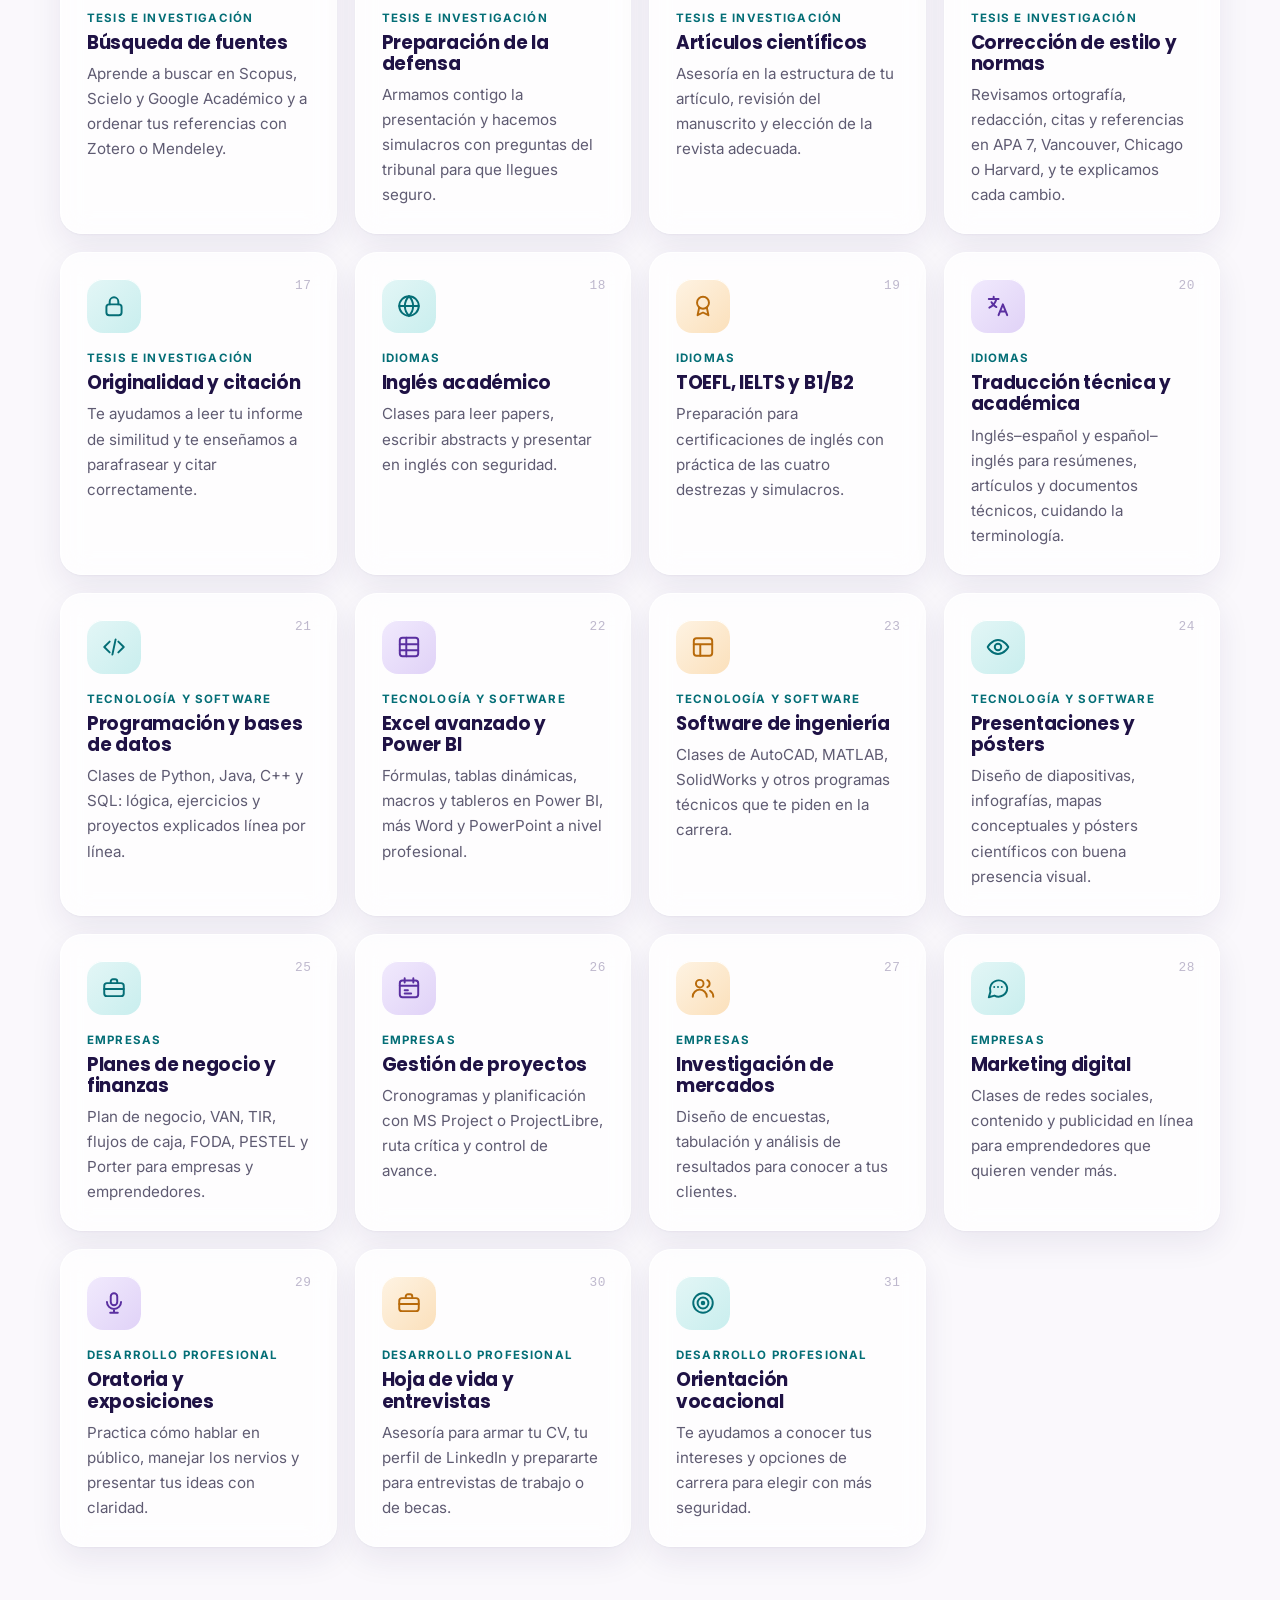
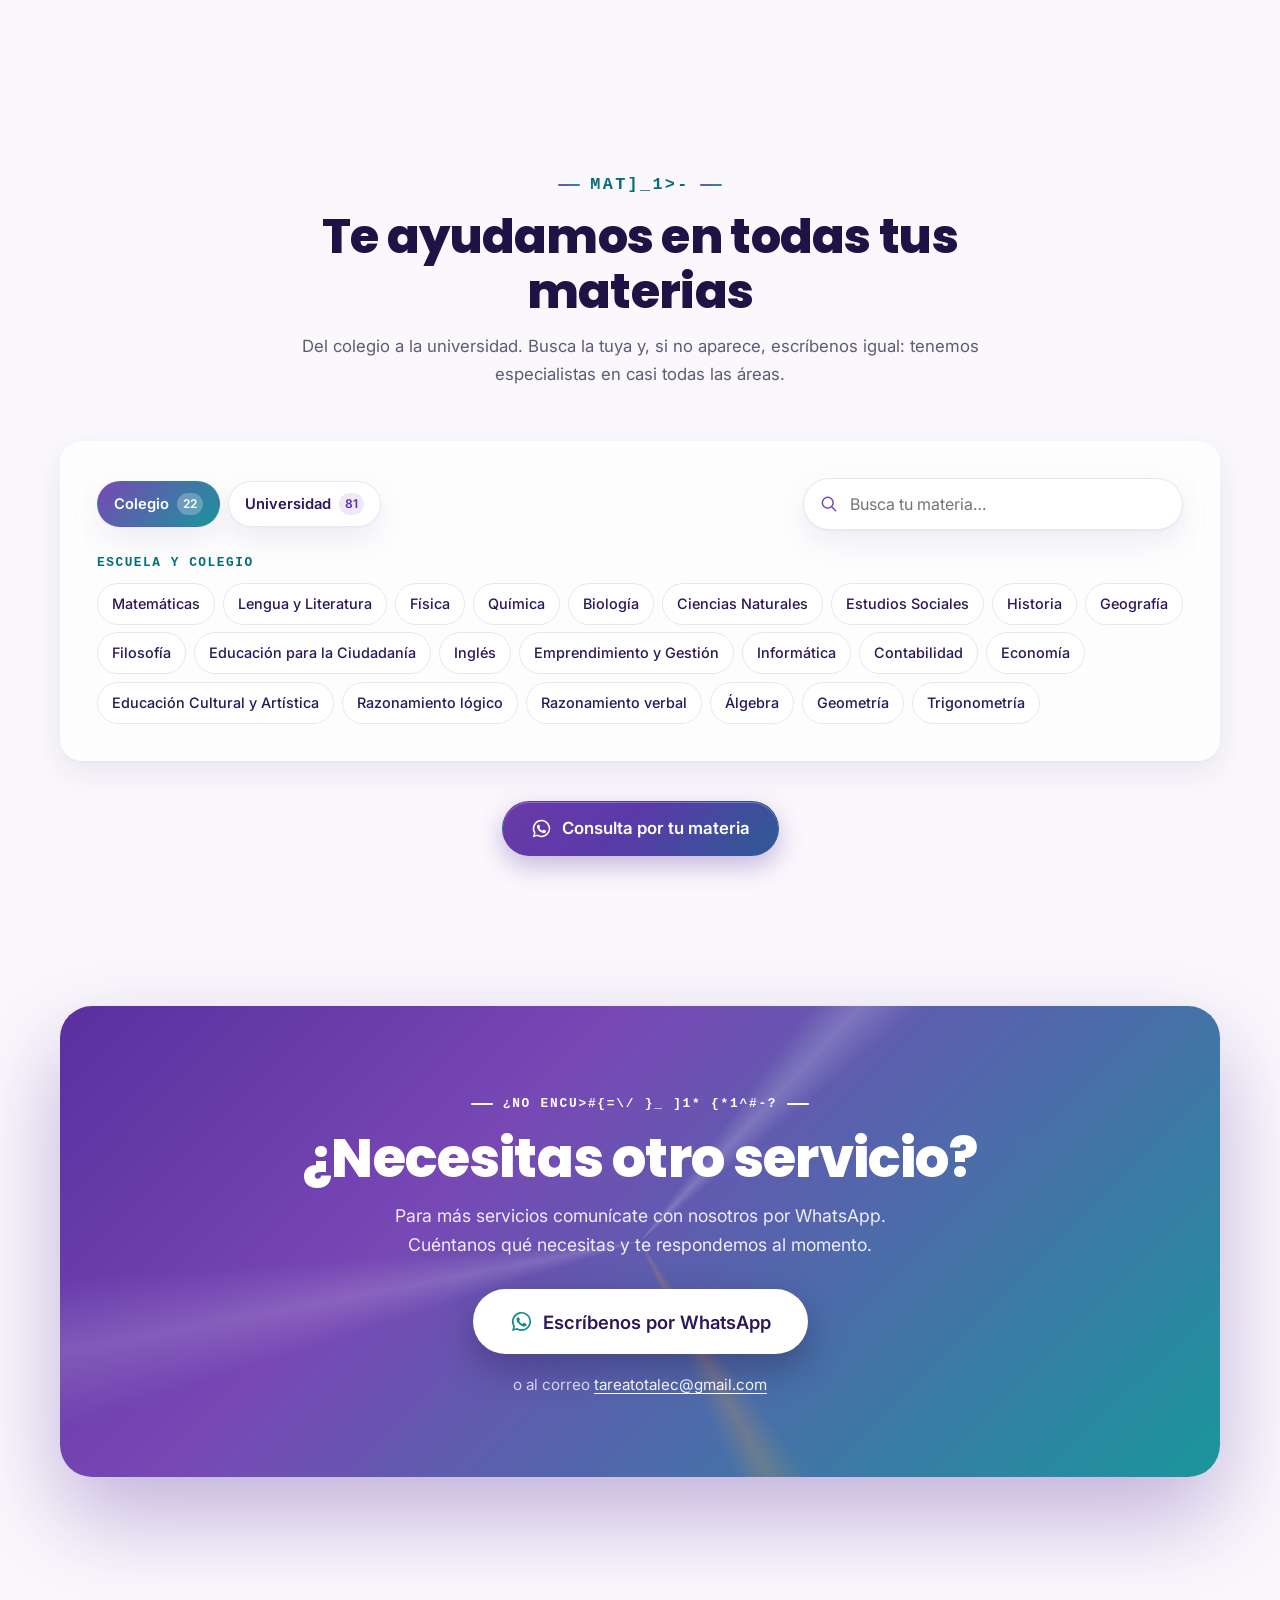
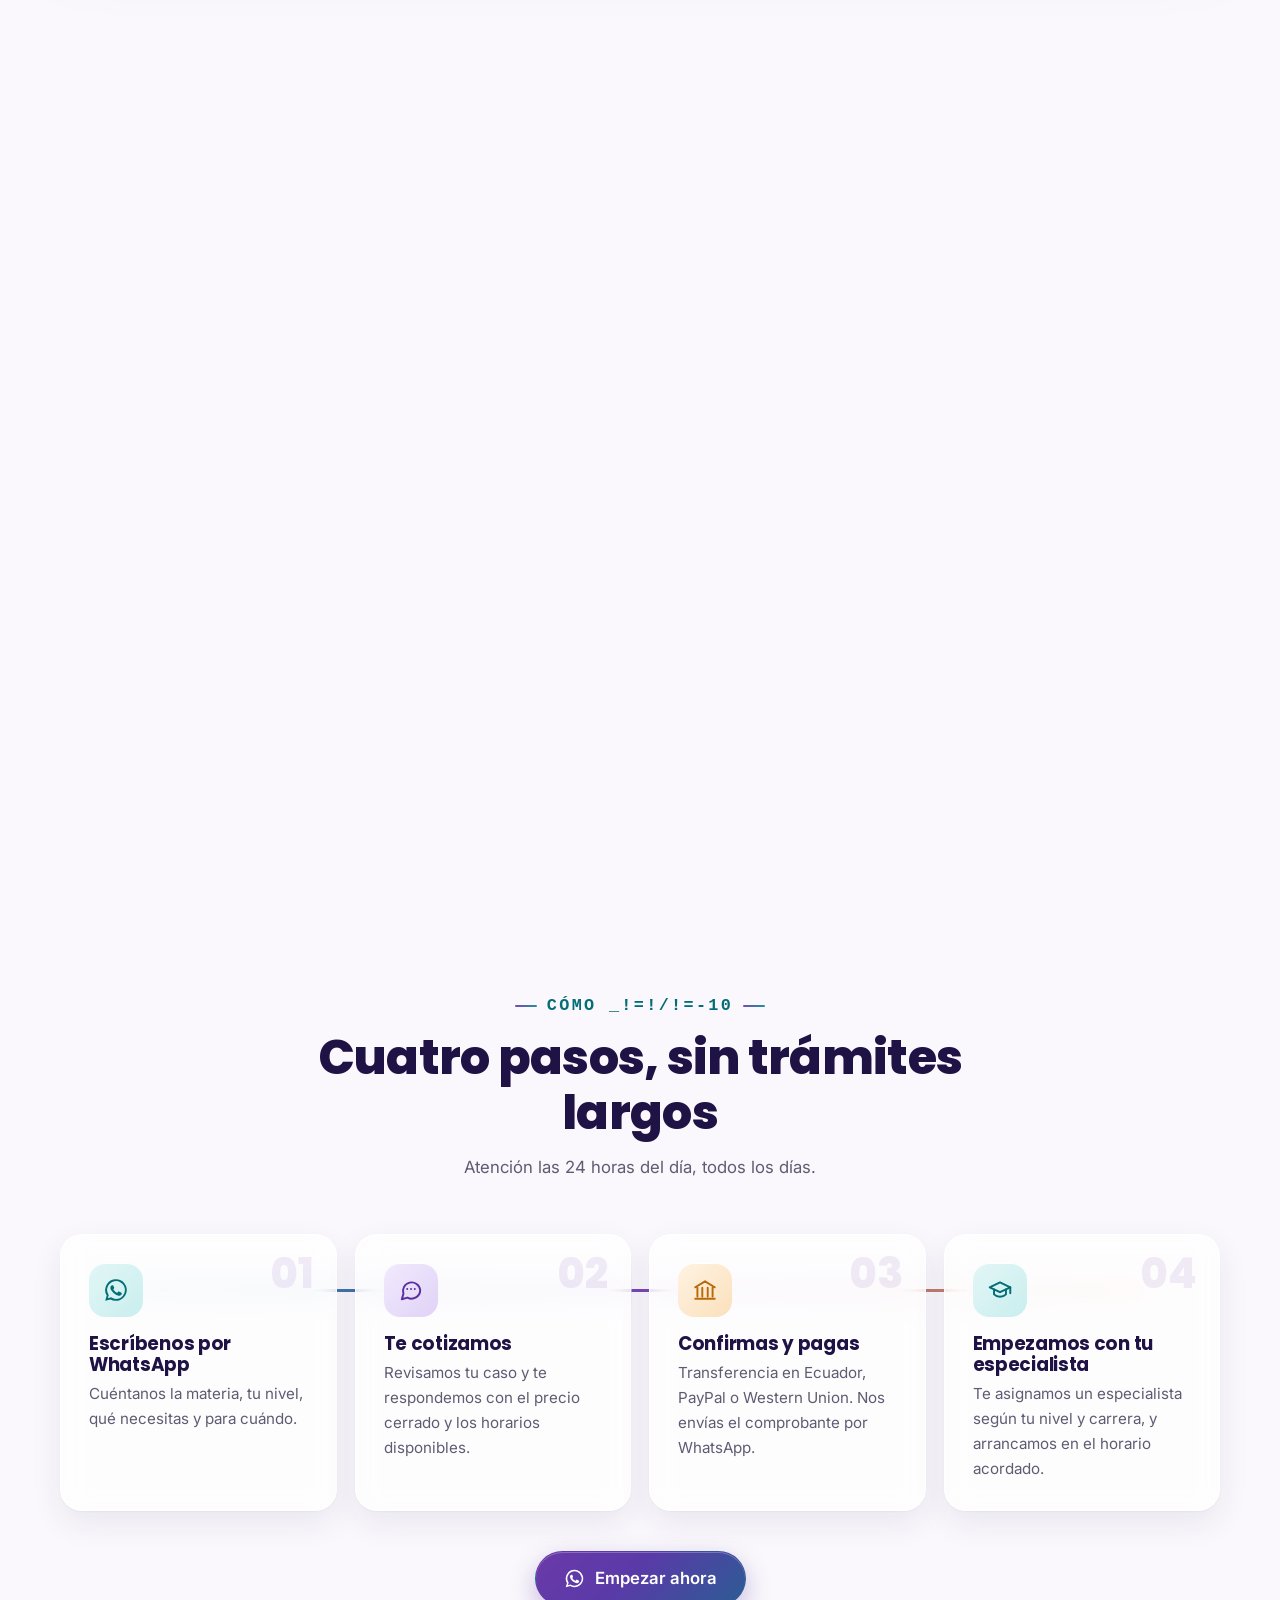
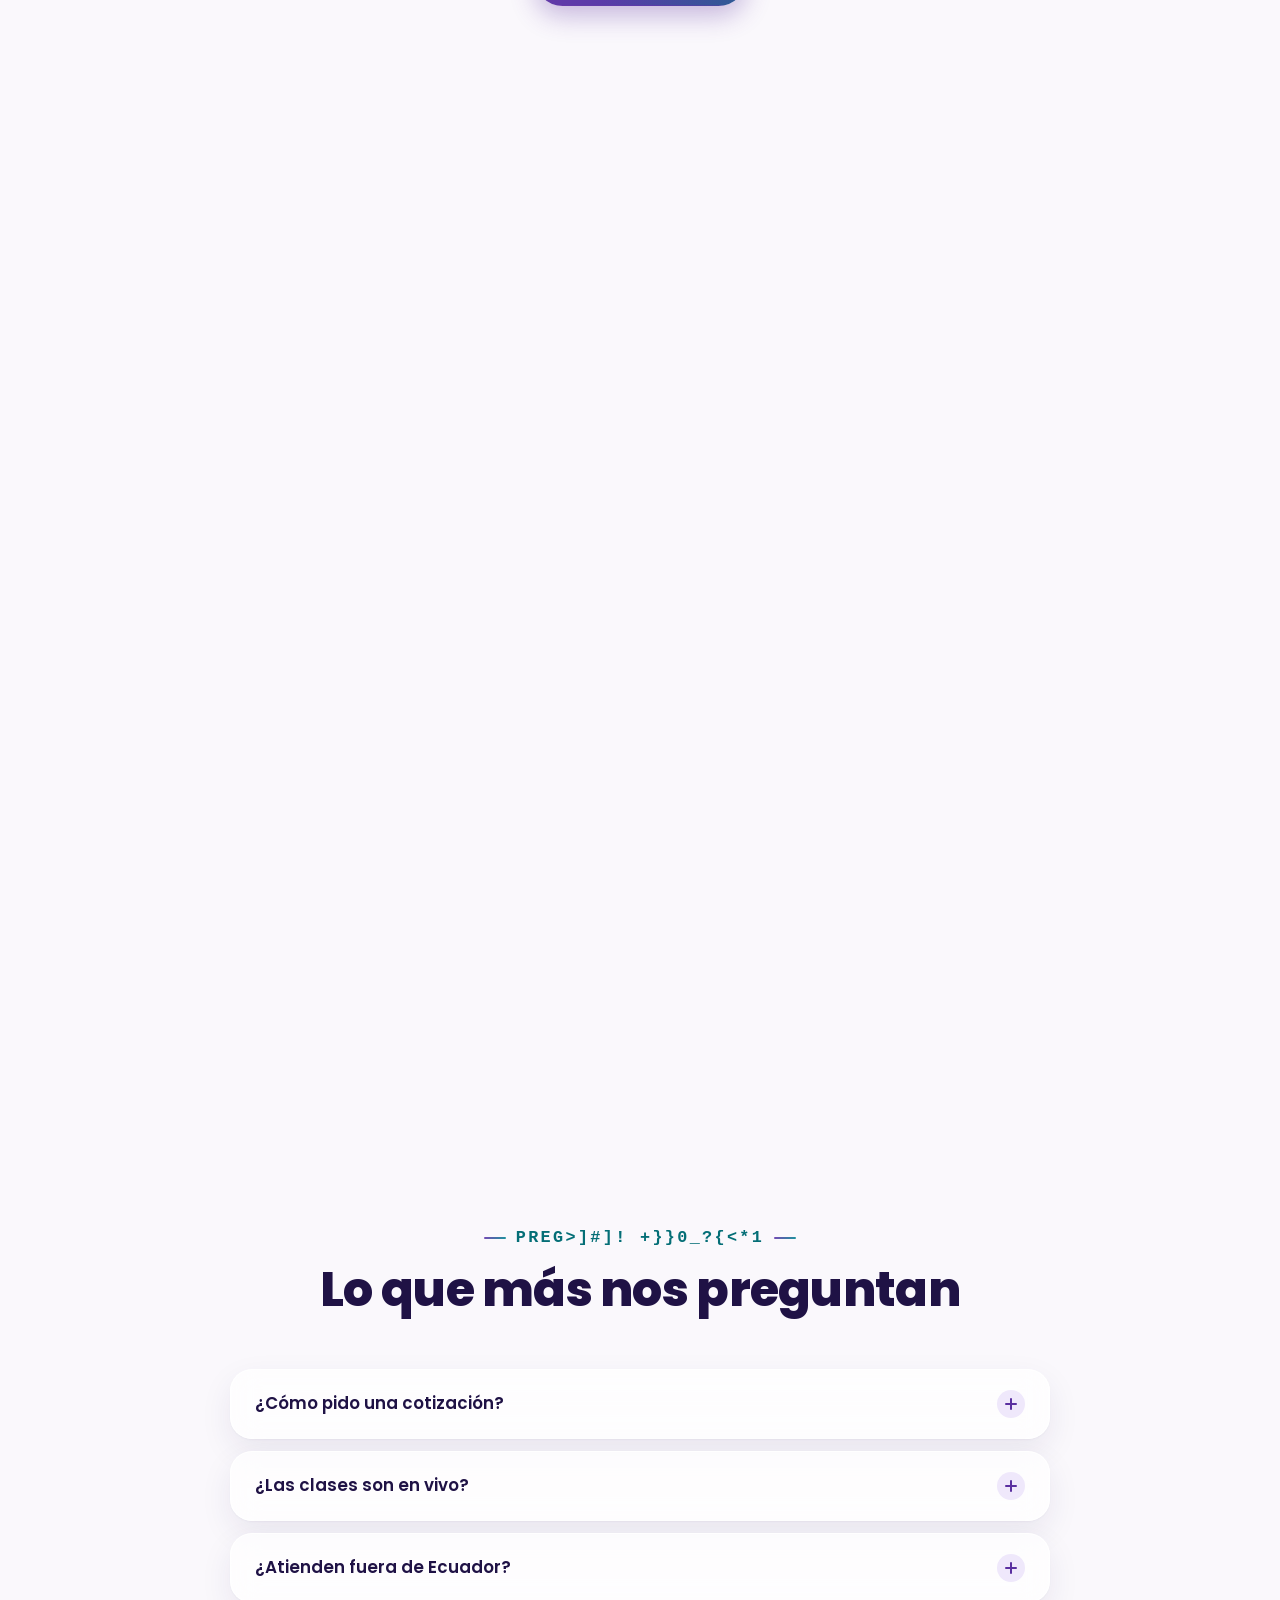
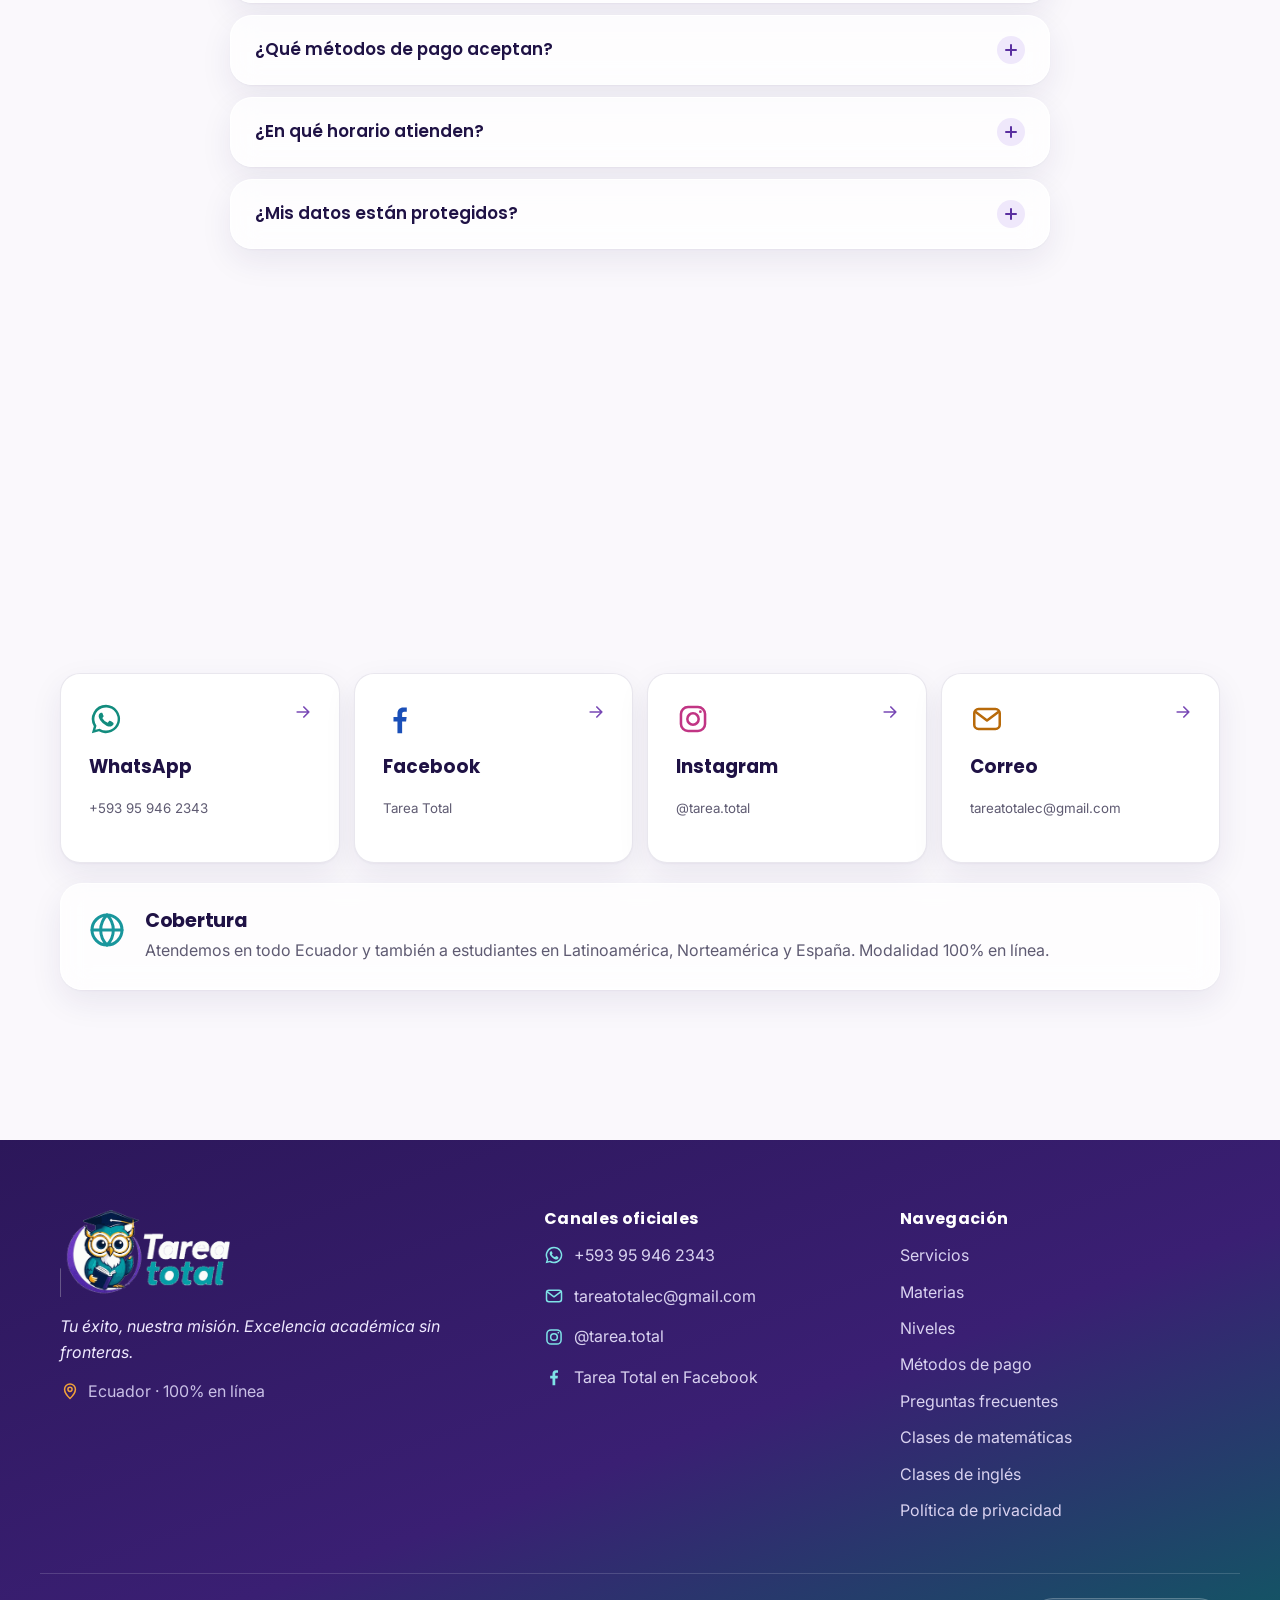
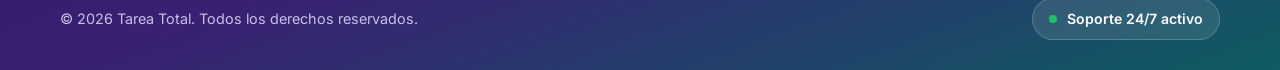
==== commit 58da67d8: "Agregar páginas de clases de matemáticas y de inglés Co-Authored-By: Claude Opus 5.5 (1M context) <n" ====
--- a/index.html
+++ b/index.html
@@ -44,7 +44,7 @@
   }
   </script>
   <script type="application/ld+json">
-  {"@context": "https://schema.org", "@type": "FAQPage", "mainEntity": [{"@type": "Question", "name": "¿Cómo pido una cotización?", "acceptedAnswer": {"@type": "Answer", "text": "Escríbenos por WhatsApp con la materia, tu nivel, qué quieres aprender y tu horario. Te respondemos con el precio y los horarios disponibles."}}, {"@type": "Question", "name": "¿Las clases son en vivo?", "acceptedAnswer": {"@type": "Answer", "text": "Sí. Las tutorías y asesorías son en línea y en tiempo real con tu especialista, en el horario que acuerden."}}, {"@type": "Question", "name": "¿Atienden fuera de Ecuador?", "acceptedAnswer": {"@type": "Answer", "text": "Sí. Trabajamos con estudiantes de todo Ecuador, Latinoamérica, Norteamérica y España."}}, {"@type": "Question", "name": "¿Qué métodos de pago aceptan?", "acceptedAnswer": {"@type": "Answer", "text": "Transferencia a Banco Pichincha o Banco Guayaquil desde Ecuador, y PayPal o Western Union desde el exterior."}}, {"@type": "Question", "name": "¿En qué horario atienden?", "acceptedAnswer": {"@type": "Answer", "text": "Respondemos por WhatsApp las 24 horas, todos los días. Las clases se agendan según tu disponibilidad."}}, {"@type": "Question", "name": "¿Mis datos están protegidos?", "acceptedAnswer": {"@type": "Answer", "text": "Sí. Tus datos se manejan con reserva y solo los ve el especialista que te acompaña."}}]}
+  {"@context": "https://schema.org", "@type": "FAQPage", "mainEntity": [{"@type": "Question", "name": "¿Cómo pido una cotización?", "acceptedAnswer": {"@type": "Answer", "text": "Escríbenos por WhatsApp con la materia, tu nivel, lo que necesitas y para cuándo. Te respondemos con el precio y los horarios disponibles."}}, {"@type": "Question", "name": "¿Las clases son en vivo?", "acceptedAnswer": {"@type": "Answer", "text": "Sí. Las tutorías y asesorías son en línea y en tiempo real con tu especialista, en el horario que acuerden."}}, {"@type": "Question", "name": "¿Atienden fuera de Ecuador?", "acceptedAnswer": {"@type": "Answer", "text": "Sí. Trabajamos con estudiantes de todo Ecuador, Latinoamérica, Norteamérica y España."}}, {"@type": "Question", "name": "¿Qué métodos de pago aceptan?", "acceptedAnswer": {"@type": "Answer", "text": "Transferencia a Banco Pichincha o Banco Guayaquil desde Ecuador, y PayPal o Western Union desde el exterior."}}, {"@type": "Question", "name": "¿En qué horario atienden?", "acceptedAnswer": {"@type": "Answer", "text": "Respondemos por WhatsApp las 24 horas, todos los días. Las clases se agendan según tu disponibilidad."}}, {"@type": "Question", "name": "¿Mis datos están protegidos?", "acceptedAnswer": {"@type": "Answer", "text": "Sí. Tus datos y archivos se manejan con reserva y solo los ve el especialista que te acompaña."}}]}
   </script>
 </head>
 <body>
@@ -318,7 +318,7 @@
         <article class="glass value reveal" data-spot>
           <div class="icon-tile"><svg><use href="#i-lock"/></svg></div>
           <h3>Confidencialidad</h3>
-          <p>Tus datos se manejan con total reserva y solo los ve el especialista que te acompaña.</p>
+          <p>Tus datos y archivos se manejan con total reserva y solo los ve el especialista que te acompaña.</p>
         </article>
         <article class="glass value reveal" data-spot>
           <div class="icon-tile icon-tile--purple"><svg><use href="#i-flask"/></svg></div>
@@ -476,7 +476,7 @@
           <div class="icon-tile"><svg><use href="#i-lock"/></svg></div>
           <p class="service__cat">Tesis e investigación</p>
           <h3>Originalidad y citación</h3>
-          <p>Te enseñamos a citar y referenciar bien a los autores que usas para que tu trabajo sea original.</p>
+          <p>Te ayudamos a leer tu informe de similitud y te enseñamos a parafrasear y citar correctamente.</p>
         </article>
         <article class="glass service reveal" data-cat="idiomas" data-spot data-tilt>
           <span class="service__num mono">18</span>
@@ -497,7 +497,7 @@
           <div class="icon-tile icon-tile--purple"><svg><use href="#i-translate"/></svg></div>
           <p class="service__cat">Idiomas</p>
           <h3>Traducción técnica y académica</h3>
-          <p>Inglés–español y español–inglés para investigadores y profesionales: resúmenes, artículos y documentos técnicos propios.</p>
+          <p>Inglés–español y español–inglés para resúmenes, artículos y documentos técnicos, cuidando la terminología.</p>
         </article>
         <article class="glass service reveal" data-cat="tec" data-spot data-tilt>
           <span class="service__num mono">21</span>
@@ -525,14 +525,14 @@
           <div class="icon-tile"><svg><use href="#i-eye"/></svg></div>
           <p class="service__cat">Tecnología y software</p>
           <h3>Presentaciones y pósters</h3>
-          <p>Te enseñamos a diseñar diapositivas, infografías, mapas conceptuales y pósters científicos con buena presencia visual.</p>
+          <p>Diseño de diapositivas, infografías, mapas conceptuales y pósters científicos con buena presencia visual.</p>
         </article>
         <article class="glass service reveal" data-cat="empresas" data-spot data-tilt>
           <span class="service__num mono">25</span>
           <div class="icon-tile"><svg><use href="#i-brief"/></svg></div>
           <p class="service__cat">Empresas</p>
           <h3>Planes de negocio y finanzas</h3>
-          <p>Asesoría para emprendedores y empresas: plan de negocio, VAN, TIR, flujos de caja, FODA, PESTEL y Porter.</p>
+          <p>Plan de negocio, VAN, TIR, flujos de caja, FODA, PESTEL y Porter para empresas y emprendedores.</p>
         </article>
         <article class="glass service reveal" data-cat="empresas" data-spot data-tilt>
           <span class="service__num mono">26</span>
@@ -761,7 +761,7 @@
         <div class="more__beams" aria-hidden="true"></div>
         <p class="eyebrow" data-scramble>¿No encuentras lo que buscas?</p>
         <h2>¿Necesitas otro servicio?</h2>
-        <p>¿Buscas clases o asesoría en un tema que no está en la lista? Escríbenos por WhatsApp y te respondemos al momento.</p>
+        <p>Para más servicios comunícate con nosotros por WhatsApp. Cuéntanos qué necesitas y te respondemos al momento.</p>
         <a class="btn btn--white btn--xl btn--pulse" href="https://wa.me/message/CJ7JGCPVLRFPI1" target="_blank" rel="noopener" data-loc="mas-servicios"><svg><use href="#i-whatsapp"/></svg>Escríbenos por WhatsApp</a>
         <p class="more__alt">o al correo <a href="mailto:tareatotalec@gmail.com">tareatotalec@gmail.com</a></p>
       </div>
@@ -788,7 +788,7 @@
           <span class="level__num">02</span>
           <p class="level__tag mono">Tecnologías y carreras técnicas</p>
           <h3>Institutos tecnológicos y técnicos</h3>
-          <p>Tutorías por materia y guía para planificar tus proyectos prácticos e informes de pasantías.</p>
+          <p>Apoyo en proyectos prácticos, informes técnicos y memorias de pasantías.</p>
         </article>
         <article class="glass level reveal" data-spot>
           <span class="level__num">03</span>
@@ -826,7 +826,7 @@
           <span class="step__num">01</span>
           <div class="icon-tile"><svg><use href="#i-whatsapp"/></svg></div>
           <h3>Escríbenos por WhatsApp</h3>
-          <p>Cuéntanos la materia, tu nivel, qué quieres aprender y tu horario.</p>
+          <p>Cuéntanos la materia, tu nivel, qué necesitas y para cuándo.</p>
         </li>
         <li class="glass step reveal" data-spot>
           <span class="step__num">02</span>
@@ -919,7 +919,7 @@
       <div class="faq">
         <details class="glass faq__item reveal">
           <summary>¿Cómo pido una cotización?<span class="faq__icon" aria-hidden="true"></span></summary>
-          <p>Escríbenos por WhatsApp con la materia, tu nivel, qué quieres aprender y tu horario. Te respondemos con el precio y los horarios disponibles.</p>
+          <p>Escríbenos por WhatsApp con la materia, tu nivel, lo que necesitas y para cuándo. Te respondemos con el precio y los horarios disponibles.</p>
         </details>
         <details class="glass faq__item reveal">
           <summary>¿Las clases son en vivo?<span class="faq__icon" aria-hidden="true"></span></summary>
@@ -939,7 +939,7 @@
         </details>
         <details class="glass faq__item reveal">
           <summary>¿Mis datos están protegidos?<span class="faq__icon" aria-hidden="true"></span></summary>
-          <p>Sí. Tus datos se manejan con reserva y solo los ve el especialista que te acompaña.</p>
+          <p>Sí. Tus datos y archivos se manejan con reserva y solo los ve el especialista que te acompaña.</p>
         </details>
       </div>
     </div>
@@ -1015,6 +1015,8 @@
         <li><a href="#niveles">Niveles</a></li>
         <li><a href="#pagos">Métodos de pago</a></li>
         <li><a href="#preguntas">Preguntas frecuentes</a></li>
+        <li><a href="clases-de-matematicas.html">Clases de matemáticas</a></li>
+        <li><a href="clases-de-ingles.html">Clases de inglés</a></li>
         <li><a href="privacidad.html">Política de privacidad</a></li>
       </ul>
     </div>
--- a/css/styles.css
+++ b/css/styles.css
@@ -559,6 +559,7 @@
 .page ul { list-style: disc; padding-left: 22px; display: grid; gap: 6px; }
 .page a { color: var(--purple-deep); text-decoration: underline; text-underline-offset: 3px; }
 .page__date { font-size: .9rem; }
+.page a.btn { color: #fff; text-decoration: none; margin-top: 24px; }
 
 /* ---------- Responsive ---------- */
 @media (min-width: 560px) {
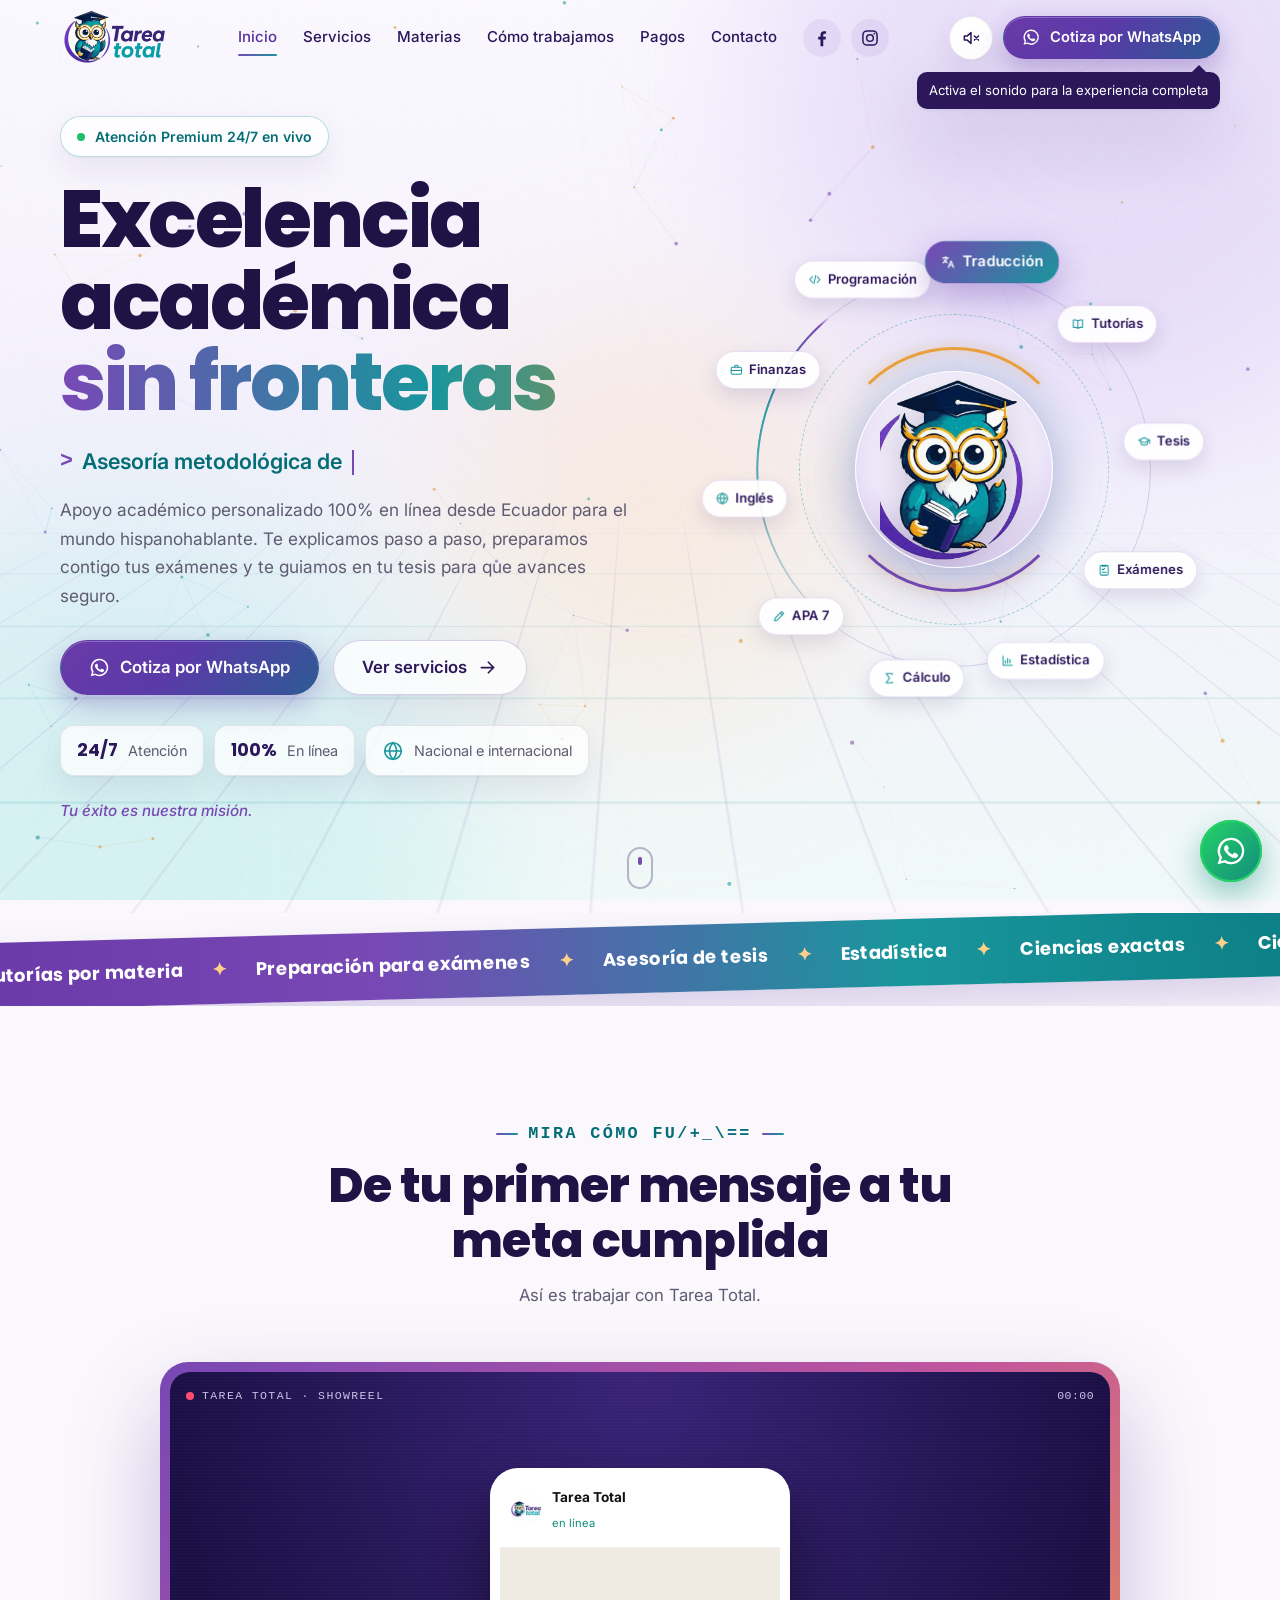
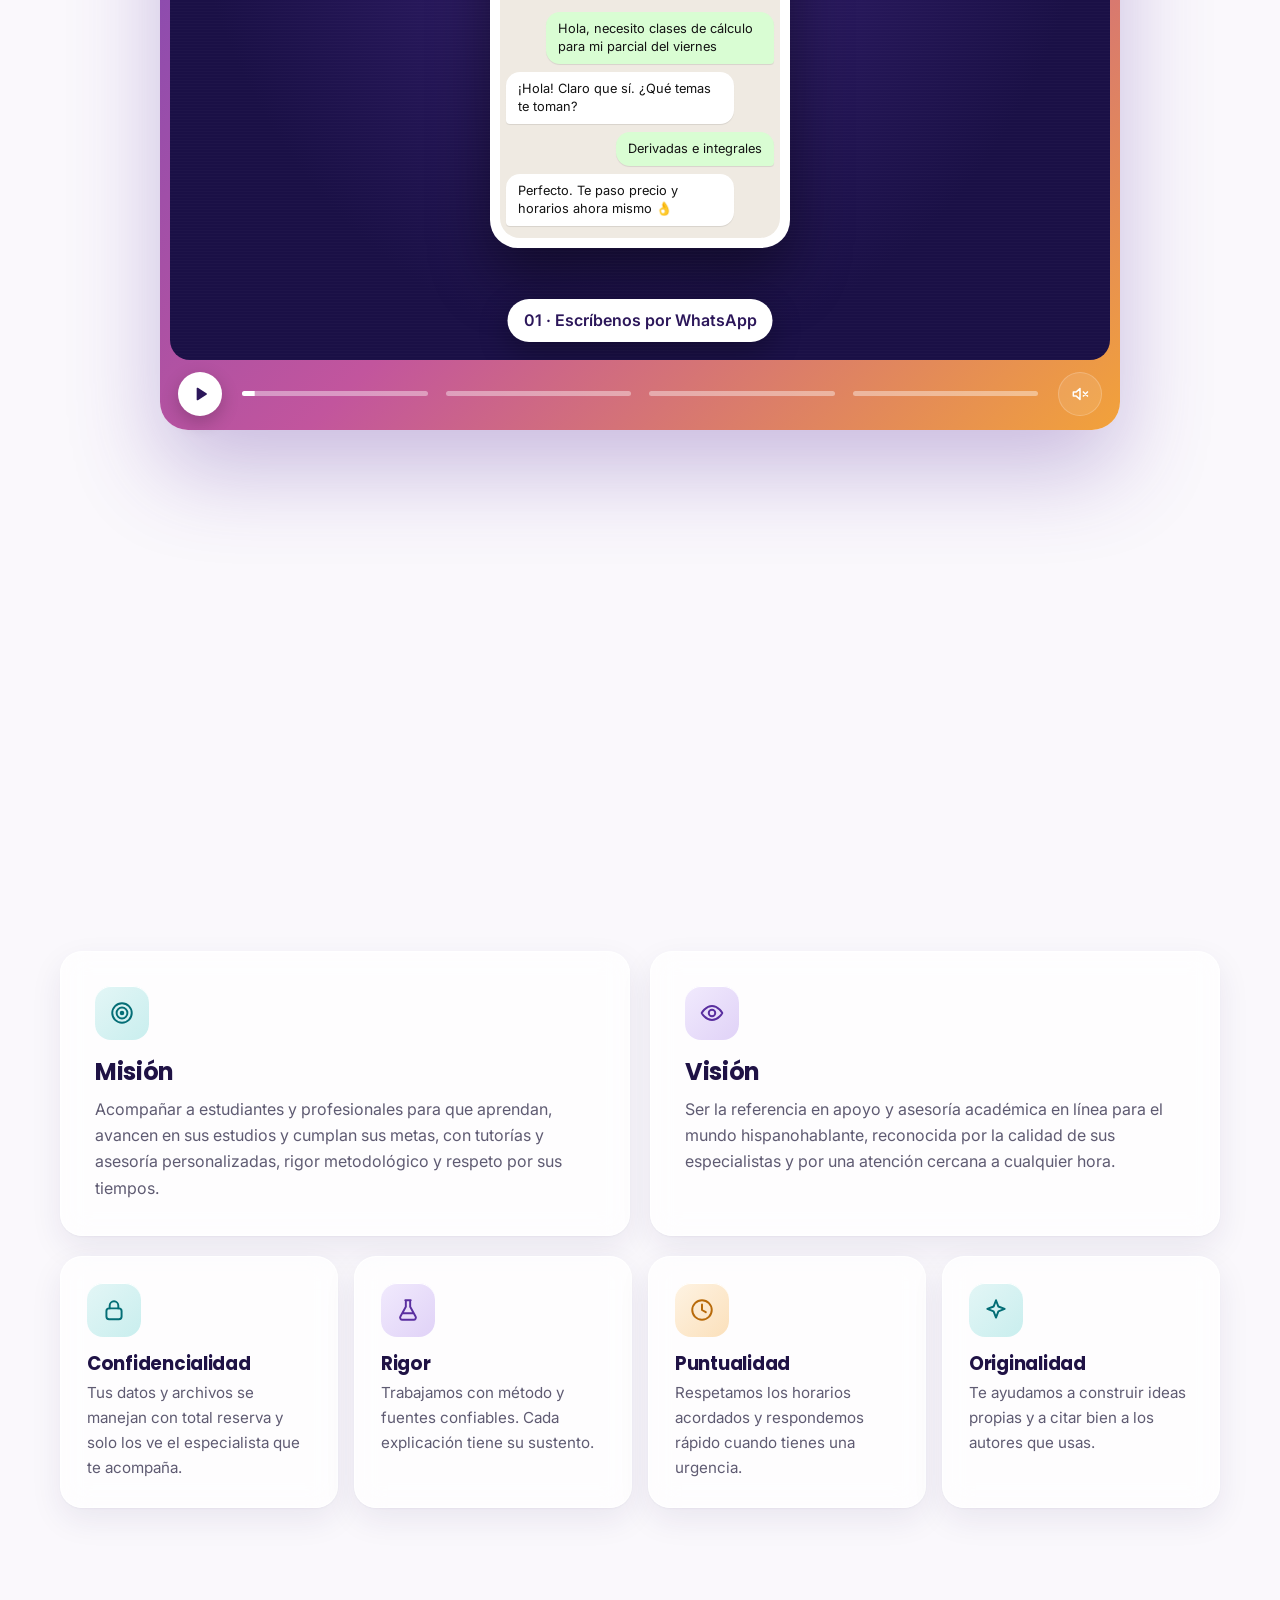
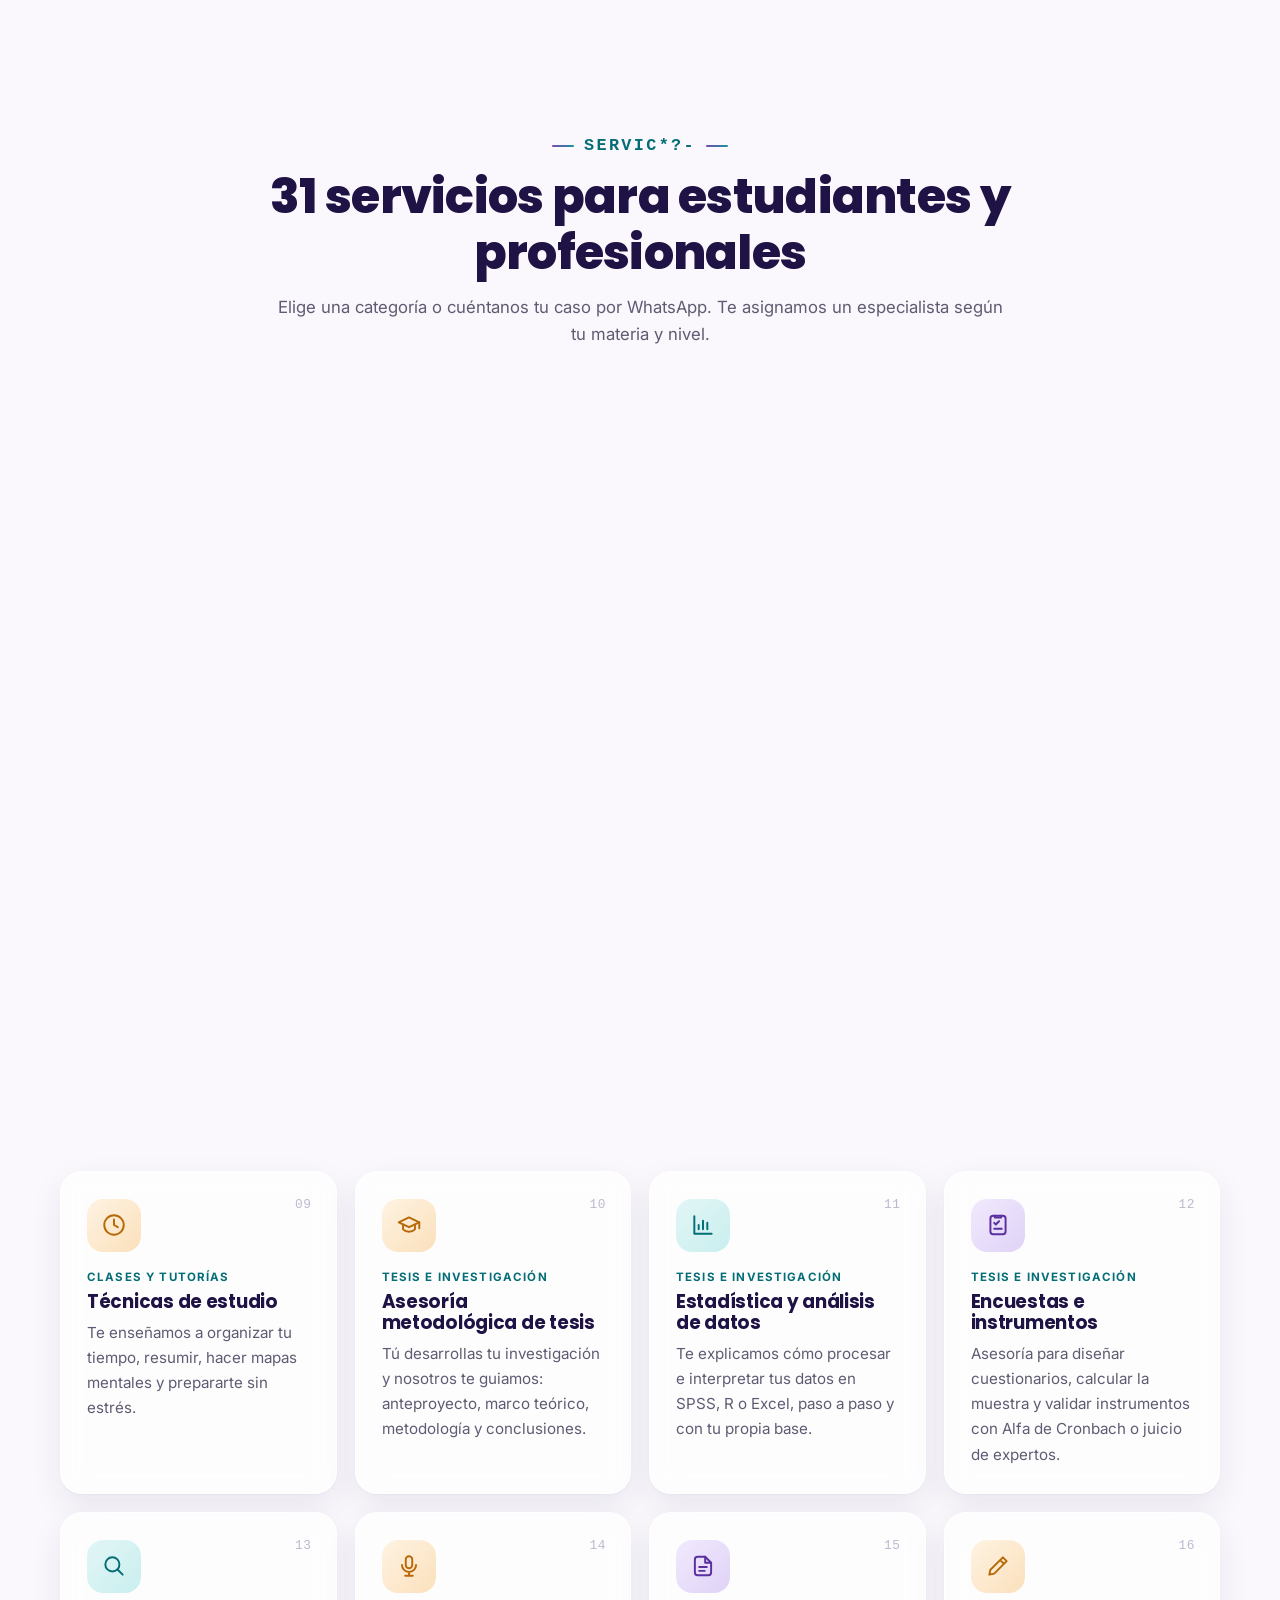
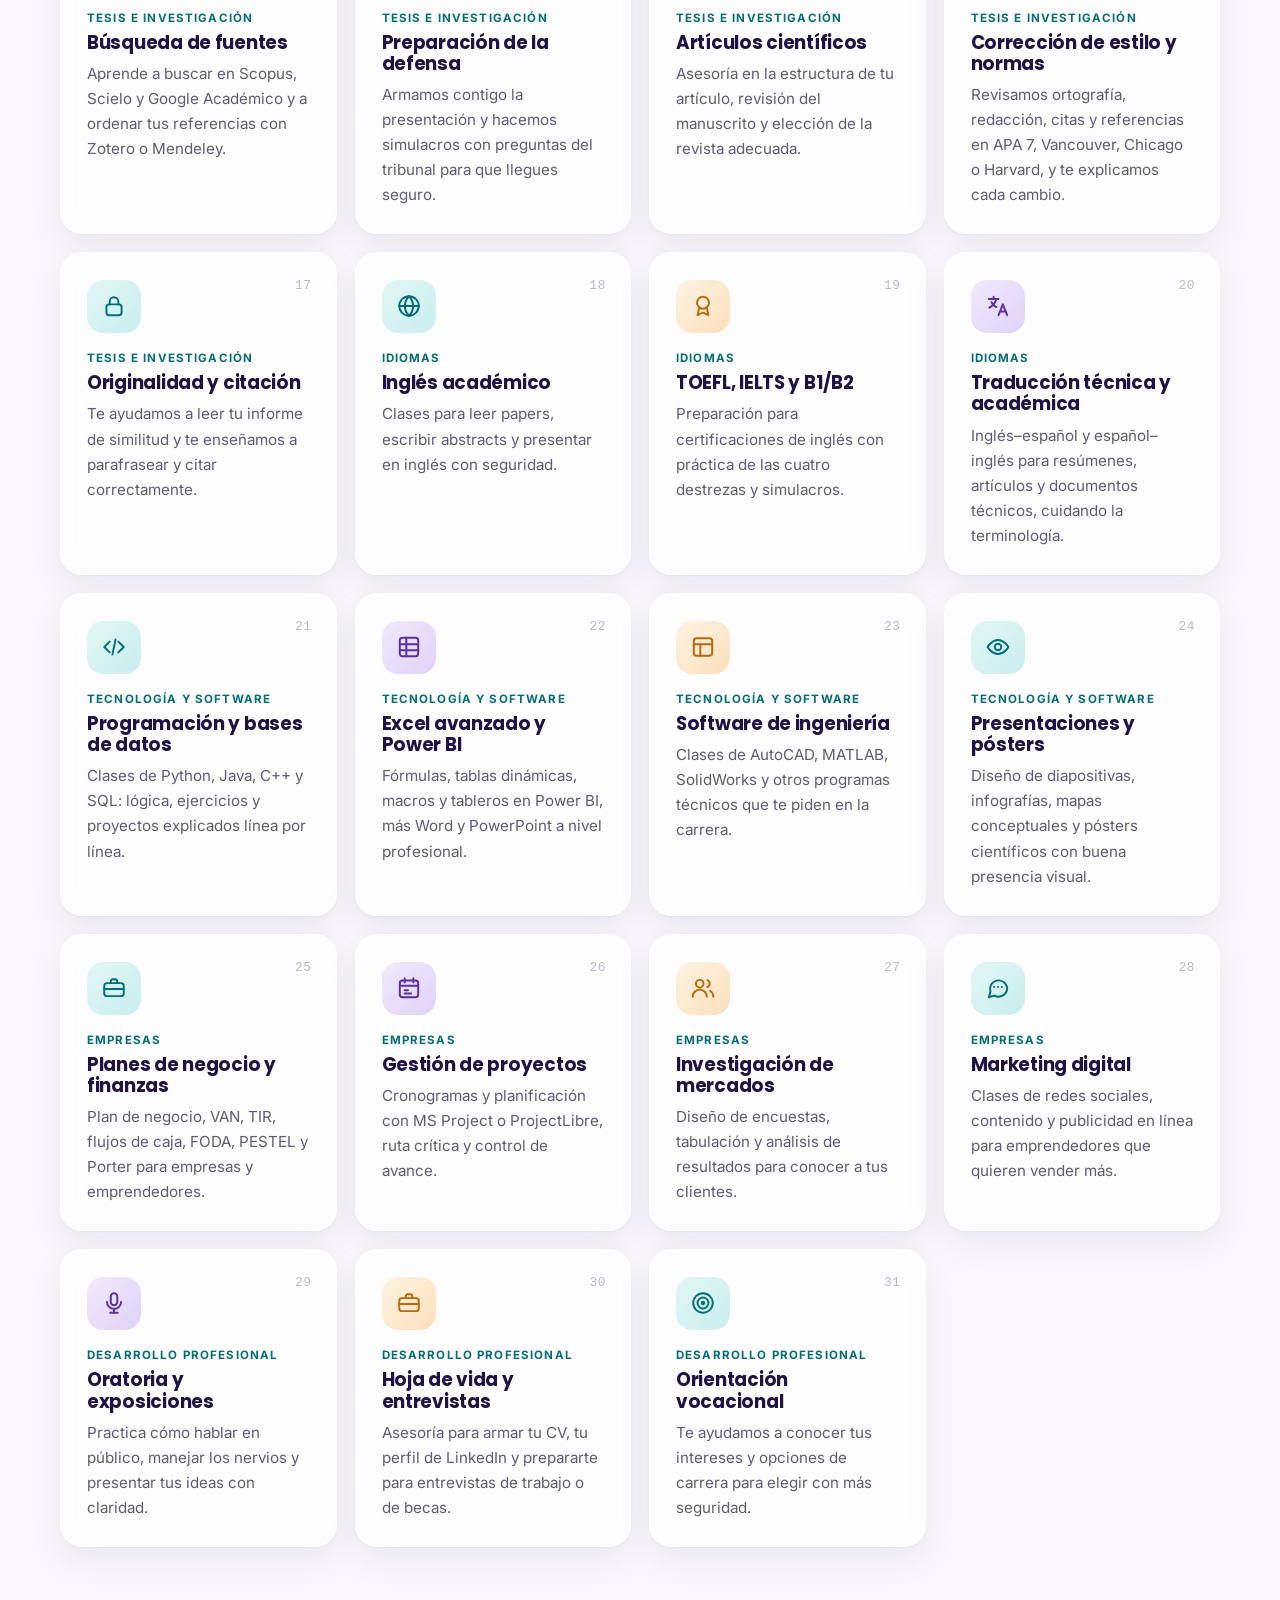
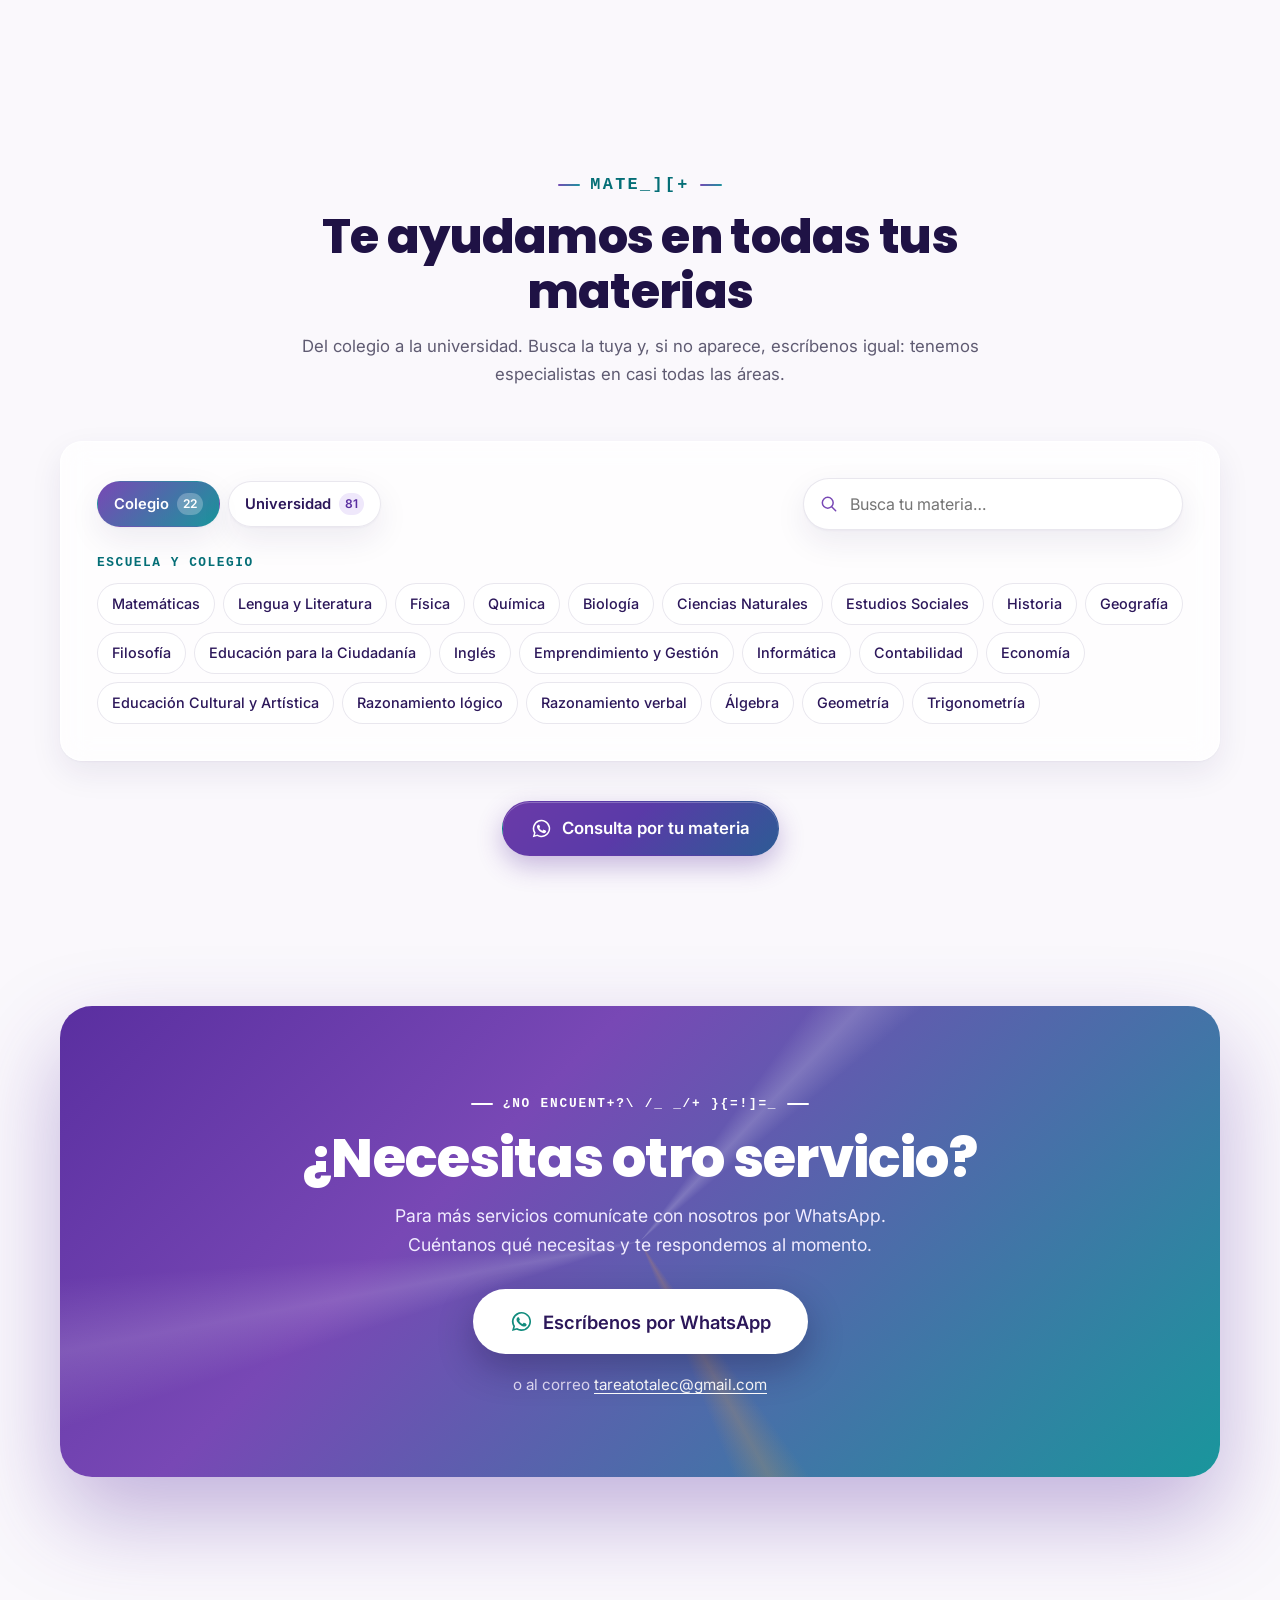
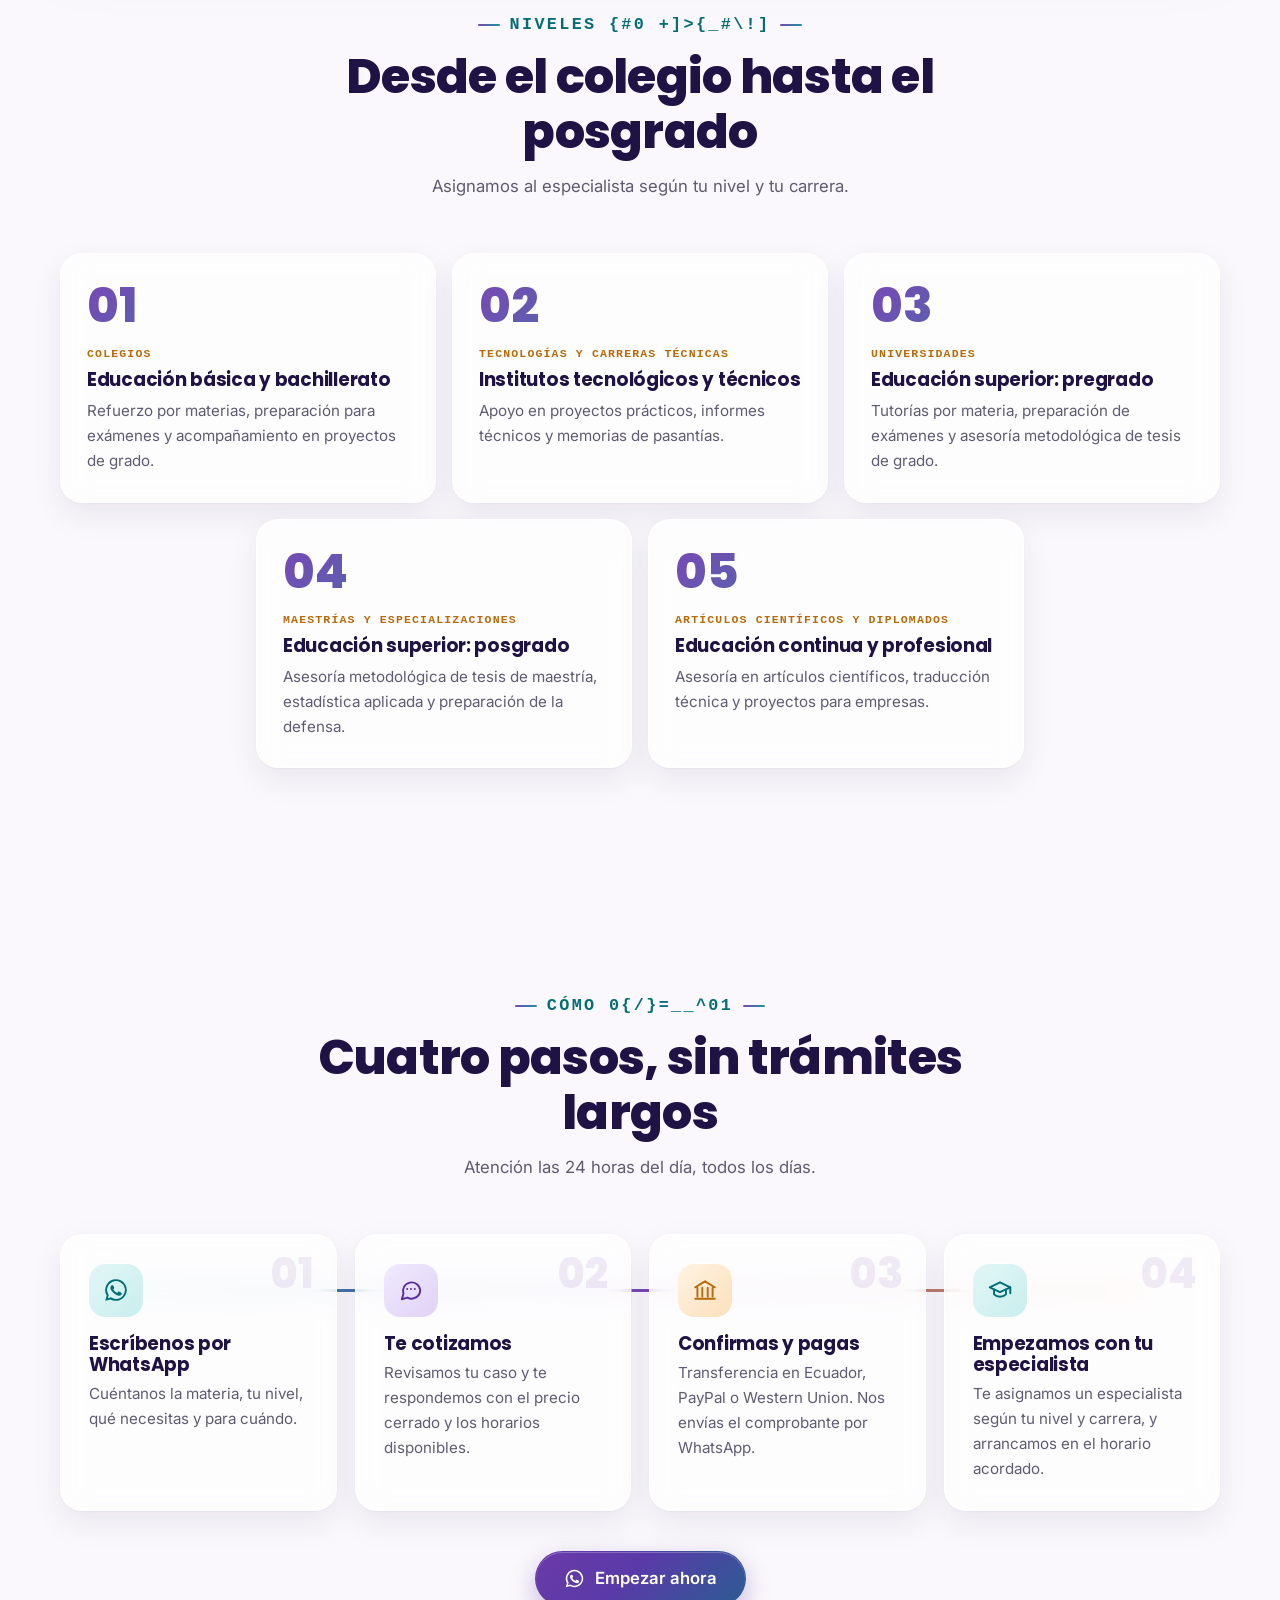
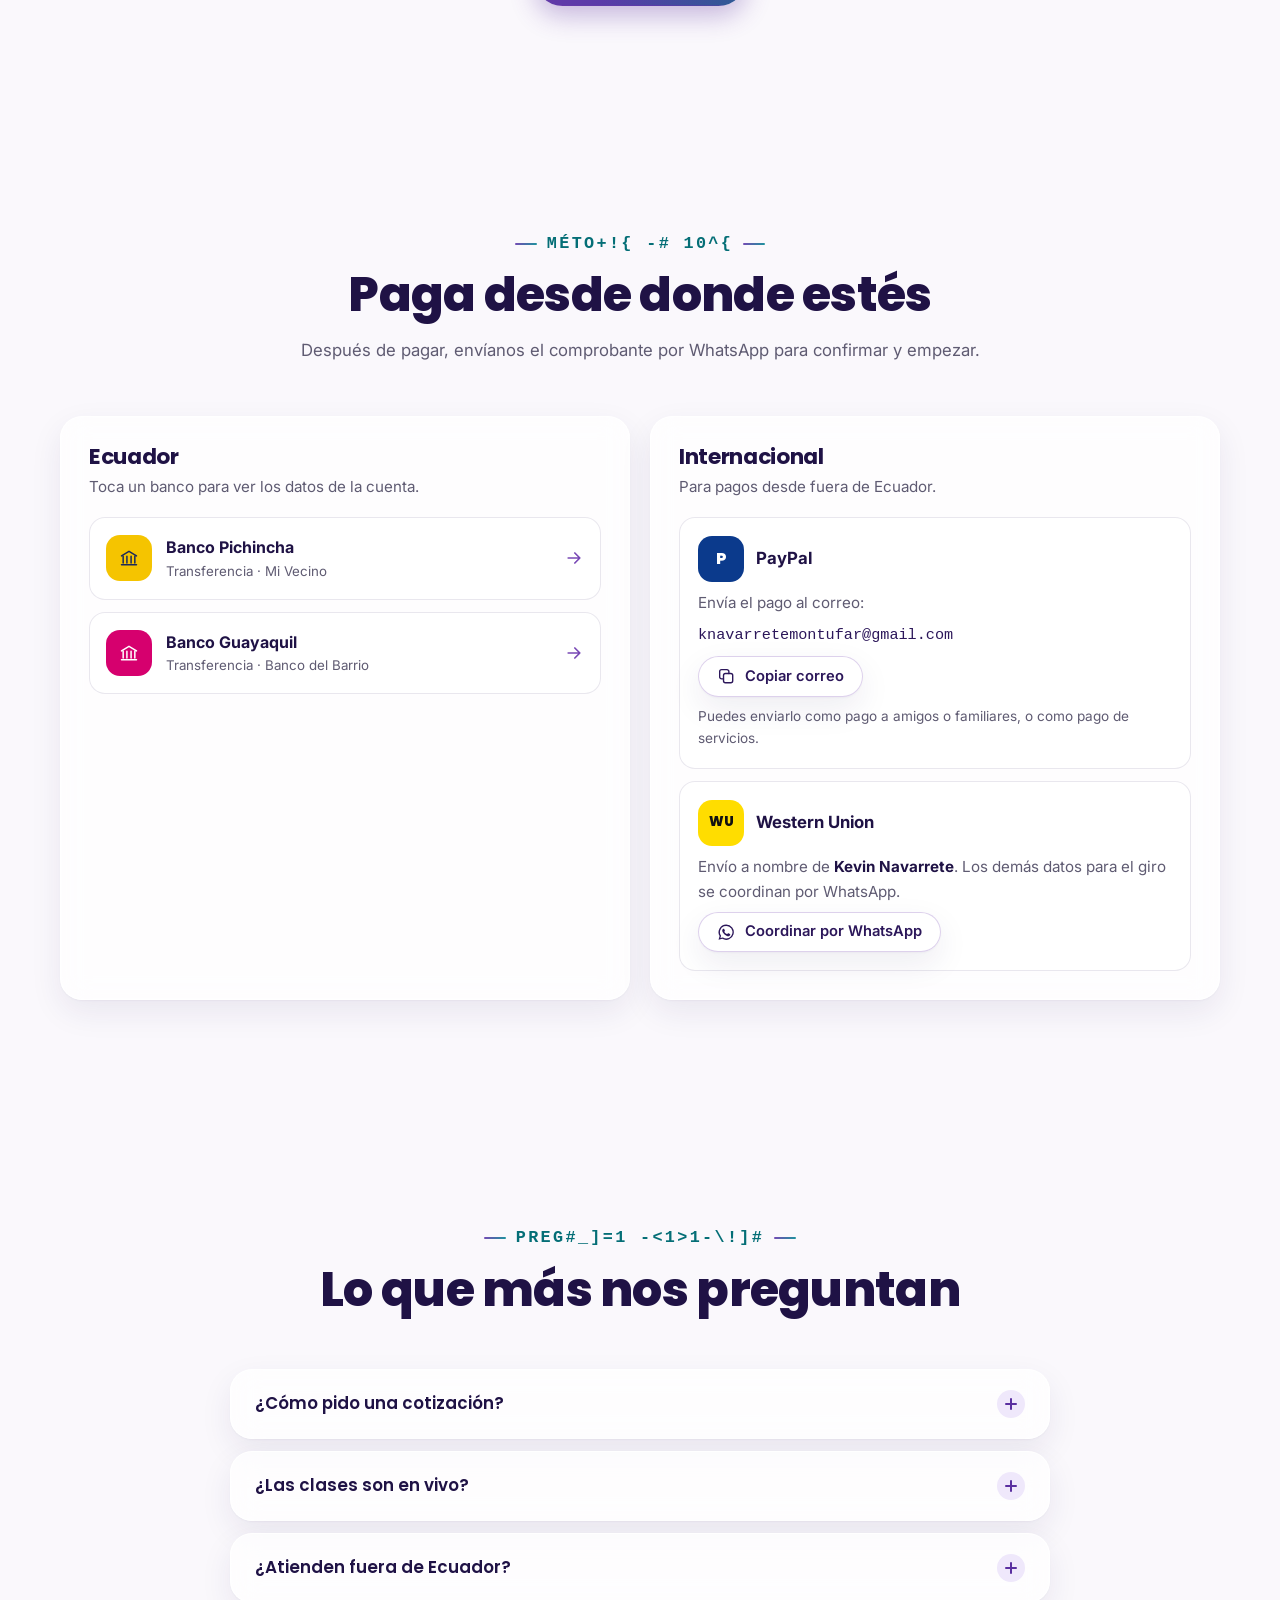
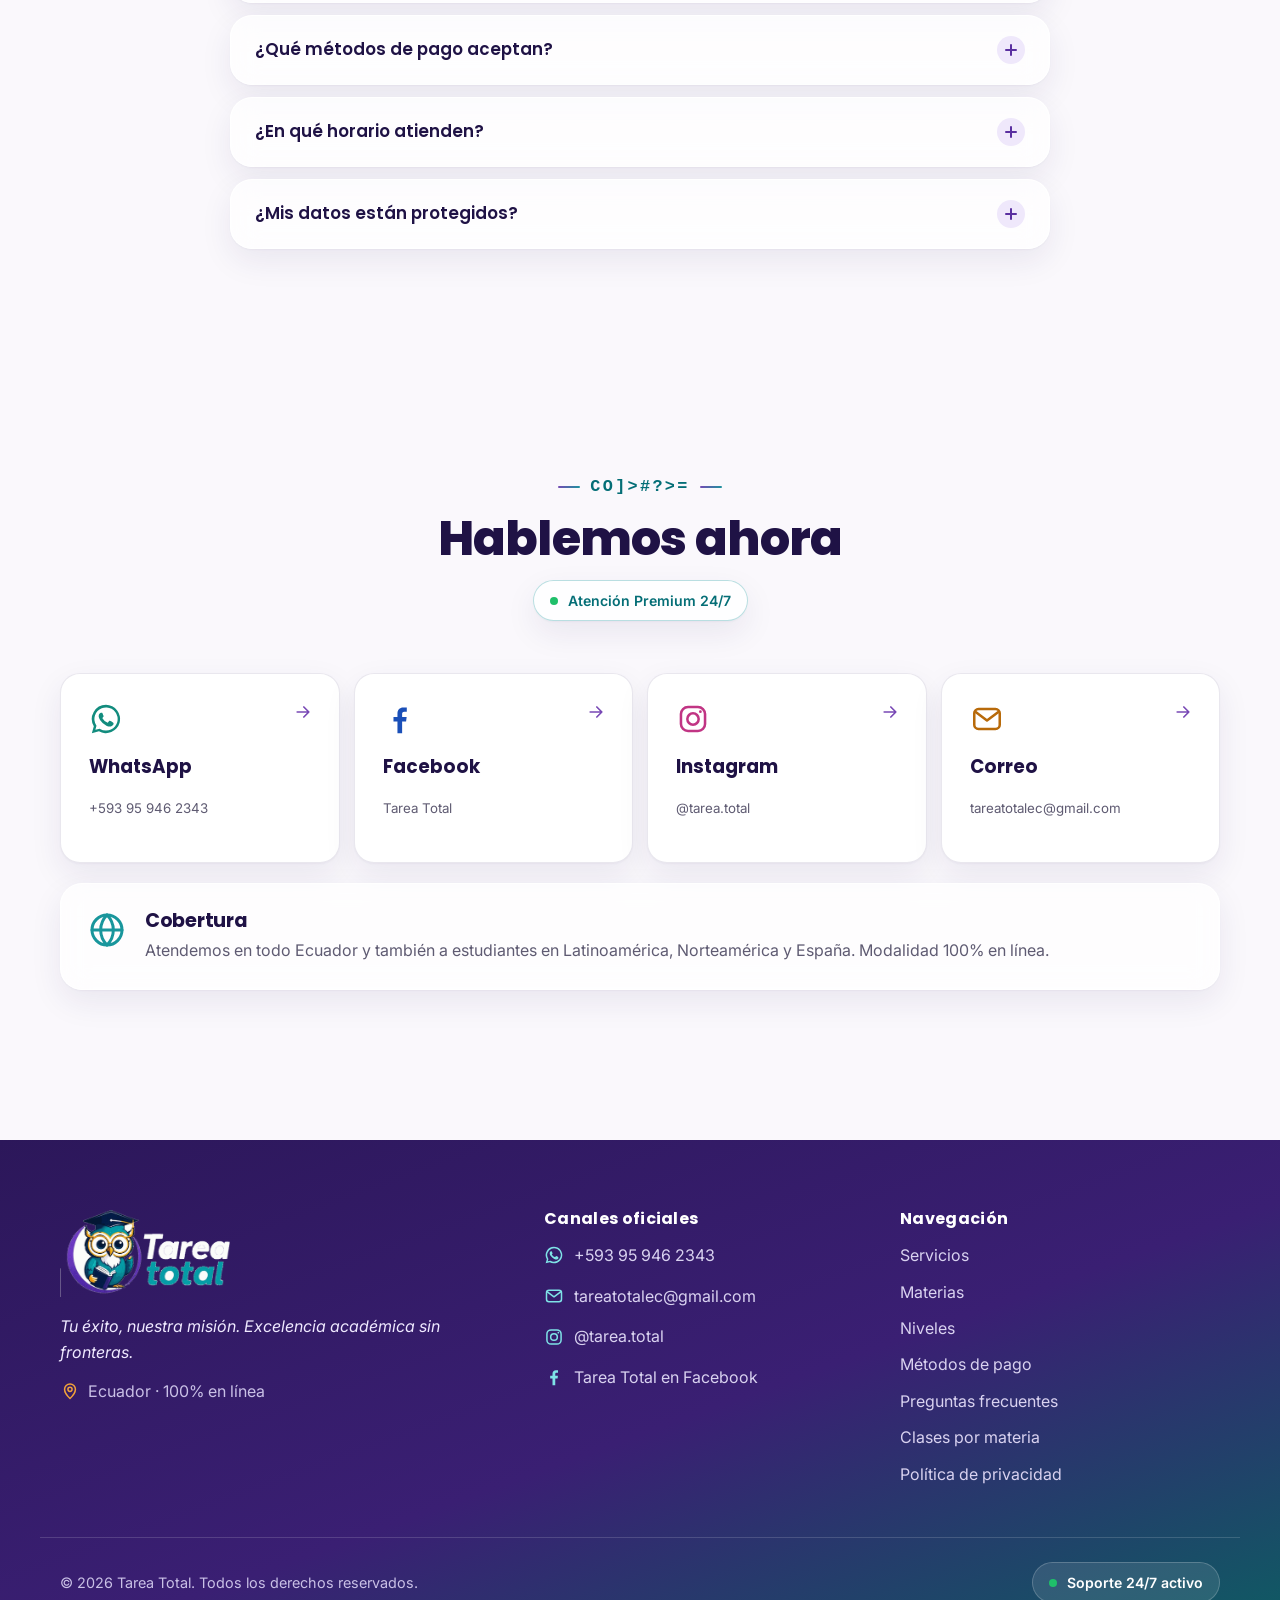
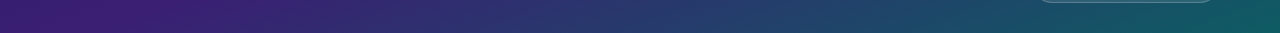
==== commit 4b5bb53a: "Agregar más páginas de clases y una página con todas las clases Co-Authored-By: Claude Opus 5.5 (1M " ====
--- a/index.html
+++ b/index.html
@@ -1015,8 +1015,7 @@
         <li><a href="#niveles">Niveles</a></li>
         <li><a href="#pagos">Métodos de pago</a></li>
         <li><a href="#preguntas">Preguntas frecuentes</a></li>
-        <li><a href="clases-de-matematicas.html">Clases de matemáticas</a></li>
-        <li><a href="clases-de-ingles.html">Clases de inglés</a></li>
+        <li><a href="clases.html">Clases por materia</a></li>
         <li><a href="privacidad.html">Política de privacidad</a></li>
       </ul>
     </div>
